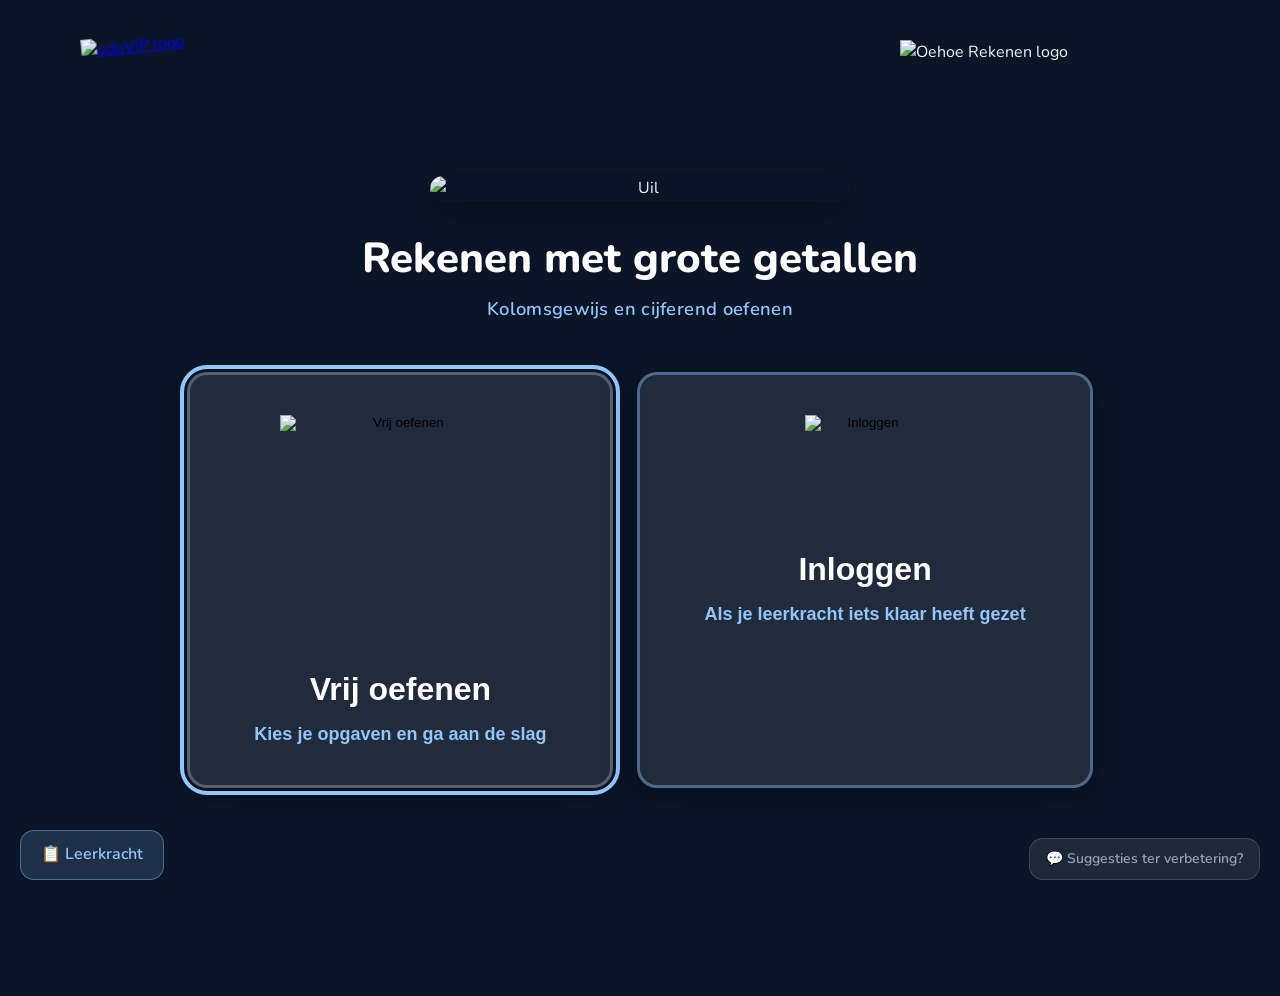
==== leerkracht.html @ 699e2b98 "Update leerkracht.html" ====
<!DOCTYPE html>
<html lang="nl">
<head>
<meta charset="UTF-8">
<meta name="viewport" content="width=device-width, initial-scale=1.0">
<title>Oehoe Rekenen</title>
<link rel="icon" type="image/x-icon" href="favicon.ico">
<link rel="icon" type="image/png" sizes="192x192" href="favicon-192.png">
<link rel="apple-touch-icon" href="favicon-192.png">
<link href="https://fonts.googleapis.com/css2?family=Nunito:wght@400;600;700;800&display=swap" rel="stylesheet">
<style>
*,*::before,*::after{box-sizing:border-box;margin:0;padding:0;}
:root{
  --bg:#0a1628;--surface:#1a2744;--card:#1a2744;
  --blue:#2563EB;--blue-dark:#1D4ED8;--blue-deeper:#1E3A8A;
  --blue-light:#1e3a8a;--blue-mid:#93C5FD;
  --teal:#10B981;--teal-light:#064e3b;--teal-dark:#6EE7B7;
  --red:#EF4444;--red-light:#450a0a;
  --amber:#D97706;--amber-light:#431407;--amber-mid:#FCD34D;
  --gray-800:#1F2937;
  --text:#F1F5F9;--text-muted:#94A3B8;--border:#2d4a7a;
  --font:'Nunito',sans-serif;
  --radius:14px;--radius-sm:10px;--radius-lg:20px;
  --shadow:0 2px 8px rgba(0,0,0,0.3);--shadow-md:0 4px 16px rgba(0,0,0,0.4);
  --cell-size:62px;--font-size:24px;
  --calc-bg:#0a1628;
  --cell-static-bg:#1e3a5f;--cell-static-border:#334155;--cell-static-color:#e2e8f0;
  --cell-input-bg:#0f172a;--cell-input-border:#475569;--cell-input-color:#f1f5f9;
  --cell-op-color:#94a3b8;--kolom-hdr-color:#93C5FD;--calc-line:#475569;
  --label-color:#64748b;
  --opt-sel-bg:#2563EB;--opt-sel-text:#FCD34D;--opt-sel-border:#3B82F6;
}
body.inverted{--bg:#ffffff;--surface:#f8fafc;--card:#f8fafc;--border:#cbd5e1;--text:#0f172a;--text-muted:#475569;--blue-light:#dbeafe;--teal-light:#d1fae5;--red-light:#fee2e2;--amber-light:#fef3c7;--calc-bg:#ffffff;--cell-static-bg:#e8f0fe;--cell-static-border:#1E3A8A;--cell-static-color:#0f172a;--cell-input-bg:#ffffff;--cell-input-border:#1E3A8A;--cell-input-color:#0f172a;--cell-op-color:#0f172a;--kolom-hdr-color:#1E3A8A;--calc-line:#0f172a;--label-color:#374151;}
body.inverted .card,body.inverted .a11y-bar,body.inverted .stat-card,body.inverted .uitleg-section{background:#f8fafc;border-color:#cbd5e1;}
body.inverted .opt-btn,body.inverted .btn-secondary,body.inverted .back-btn,body.inverted .nav-btn,body.inverted .font-swatch{background:#f8fafc;border-color:#cbd5e1;color:#0f172a;}
body.inverted .opt-btn.selected,body.inverted .font-swatch.selected{background:var(--opt-sel-bg);color:var(--opt-sel-text);border-color:var(--opt-sel-border);}
body.inverted .a11y-btn{background:#f8fafc;border-color:#cbd5e1;color:#0f172a;}
body.inverted .a11y-btn.active{background:#0f172a;color:#fff;border-color:#0f172a;}
body.inverted .progress-wrap{background:#e2e8f0;border-color:#cbd5e1;}
body.inverted .badge-blue{background:#dbeafe;color:#1e3a8a;}
body.inverted .badge-teal{background:#d1fae5;color:#065f46;}
body.inverted .step-feedback.ok{background:#d1fae5;color:#065f46;border-color:#10B981;}
body.inverted .step-feedback.fout{background:#fee2e2;color:#991b1b;border-color:#EF4444;}
body.inverted .cell-input.correct{border-color:#10B981!important;background:#d1fae5!important;color:#065f46!important;}
body.inverted .cell-input.incorrect{border-color:#EF4444!important;background:#fee2e2!important;color:#991b1b!important;}
body.inverted .feedback-pos{background:#d1fae5;color:#065f46;border-color:#10B981;}
body.inverted .cij-deelsom-wrap{background:rgba(124,58,237,0.1);border-color:#7c3aed;color:#000;}
body.inverted .cij-deelsom-kol{color:#5b21b6;}
body.inverted .cij-deelsom-som{color:#5b21b6;font-weight:900;}
body.inverted .feedback-neg{background:#fee2e2;color:#991b1b;border-color:#EF4444;}
body.inverted .feedback-tip{background:#fef3c7;color:#92400e;border-color:#D97706;}
body.inverted .score-hero{background:linear-gradient(135deg,#1D4ED8,#1E3A8A);}
body.inverted .welcome-title{color:#0f172a;} body.inverted .welcome-sub{color:#1e3a8a;}
body.inverted .start-card{background:#f8fafc;border-color:#cbd5e1;} body.inverted .start-card:hover{border-color:#2563EB;}
@keyframes owlWiggle{0%,100%{transform:rotate(0deg);}15%{transform:rotate(-4deg);}30%{transform:rotate(4deg);}45%{transform:rotate(-3deg);}60%{transform:rotate(3deg);}75%{transform:rotate(-1deg);}90%{transform:rotate(1deg);}}
@keyframes owlBlink{0%,89%,91%,100%{transform:scaleY(1);}90%{transform:scaleY(0.05);}}
@keyframes btnPulse{0%,100%{box-shadow:0 0 0 0 rgba(147,197,253,0);}50%{box-shadow:0 0 18px 6px rgba(147,197,253,0.45);}}
body.inverted .start-title{color:#0f172a;} body.inverted .start-sub{color:#1e3a8a;}
body.inverted .header-main{color:#0f172a;} body.inverted .header-sub{color:#475569;}
body.inverted .hulp-hint{background:rgba(124,58,237,0.1);border-color:#7c3aed;}
body.inverted .hulp-hint-tekst{color:#5b21b6;}
html,body{height:100%;}
body{font-family:var(--font);background:var(--bg);min-height:100vh;color:var(--text);line-height:1.6;transition:background 0.2s,color 0.2s;}
.app{max-width:860px;margin:0 auto;padding:2rem 1.25rem 4rem;}
.screen{display:none;animation:fadeIn 0.25s ease;}
#screen-role.active{overflow:hidden;}
#screen-leerling-login.active{display:flex;flex-direction:column;align-items:center;justify-content:center;min-height:100vh;padding:2rem;}
.screen.active{display:block;}
@keyframes fadeIn{from{opacity:0;transform:translateY(8px);}to{opacity:1;transform:translateY(0);}}
#screen-role{min-height:100vh;display:none;flex-direction:column;align-items:center;justify-content:center;padding:2rem 1.25rem;text-align:center;}
#screen-role.active{display:flex;}
.welcome-img{width:min(420px,90vw);height:auto;border-radius:var(--radius-lg);margin-bottom:2rem;box-shadow:0 8px 32px rgba(0,0,0,0.5);}
.eduvip-logo{position:fixed;top:40px;left:80px;width:200px;height:auto;transform:rotate(-6deg);z-index:50;animation:none!important;}
.welcome-title{font-size:42px;font-weight:800;color:#fff;margin-bottom:10px;line-height:1.2;}
.welcome-sub{font-size:22px;color:#93C5FD;margin-bottom:3rem;font-weight:700;}
.start-card{background:rgba(255,255,255,0.09);border:3px solid rgba(255,255,255,0.25);border-radius:var(--radius-lg);padding:2.5rem 4rem;cursor:pointer;display:inline-flex;flex-direction:column;align-items:center;gap:16px;transition:border-color 0.2s,background 0.2s,transform 0.15s;box-shadow:0 8px 32px rgba(0,0,0,0.4);animation:btnPulse 2.5s ease-in-out infinite;}
.start-card:hover{border-color:#93C5FD;background:rgba(255,255,255,0.16);transform:translateY(-4px);animation:none;}
.start-card:focus{outline:4px solid #93C5FD;outline-offset:3px;}
.start-icon{font-size:64px;} .start-title{font-size:32px;font-weight:800;color:#fff;} .start-sub{font-size:18px;color:#93C5FD;font-weight:600;}
.app-header{display:flex;align-items:center;gap:14px;margin-bottom:2rem;}
.header-main{font-size:26px;font-weight:800;color:var(--text);line-height:1.2;}
.header-sub{font-size:16px;color:var(--text-muted);margin-top:2px;}
.back-btn{background:var(--surface);border:2px solid var(--border);border-radius:var(--radius-sm);width:50px;height:50px;display:flex;align-items:center;justify-content:center;cursor:pointer;font-size:24px;color:var(--text-muted);flex-shrink:0;}
.back-btn:hover{opacity:0.8;} .back-btn:focus{outline:3px solid var(--blue-mid);outline-offset:2px;}
.terug-start-btn{margin-left:auto;display:flex;align-items:center;gap:6px;background:none;border:none;padding:0;font-family:var(--font);font-size:16px;font-weight:800;color:var(--text);cursor:pointer;white-space:nowrap;flex-shrink:0;line-height:1.2;}
.terug-start-btn-sub{font-size:14px;font-weight:400;color:var(--text-muted);display:block;margin-top:2px;text-align:right;}
.terug-start-btn:hover{opacity:0.75;} .terug-start-btn:focus{outline:3px solid var(--blue-mid);outline-offset:2px;}
.card{background:var(--card);border-radius:var(--radius-lg);box-shadow:var(--shadow-md);padding:2rem;border:2px solid var(--border);}
.divider{border:none;border-top:2px solid var(--border);margin:2rem 0;}
.form-label{font-size:var(--font-size);font-weight:800;color:var(--text);margin-bottom:12px;display:block;}
.form-hint{font-weight:600;font-size:calc(var(--font-size)*0.7);color:var(--text-muted);}
.option-row{display:flex;gap:12px;flex-wrap:wrap;}
.opt-btn{border:3px solid var(--border);border-radius:var(--radius);padding:12px 22px;font-family:var(--font);font-size:var(--font-size);font-weight:700;background:var(--surface);cursor:pointer;color:var(--text);transition:border-color 0.15s,background 0.15s;}
.opt-btn:hover{border-color:var(--blue-mid);} .opt-btn:focus{outline:3px solid var(--blue-mid);outline-offset:2px;}
.opt-btn-disabled{opacity:0.3!important;cursor:not-allowed!important;pointer-events:none!important;}
.opt-btn.selected{border-color:var(--opt-sel-border);background:var(--opt-sel-bg);color:var(--opt-sel-text);}
.font-row{display:flex;gap:12px;align-items:center;flex-wrap:wrap;}
.font-swatch{border:3px solid var(--border);border-radius:var(--radius);width:calc(var(--font-size)*2.5);height:calc(var(--font-size)*2.5);min-width:48px;min-height:48px;display:flex;align-items:center;justify-content:center;cursor:pointer;background:var(--surface);color:var(--text);font-family:var(--font);font-weight:800;transition:border-color 0.15s,background 0.15s;}
.font-swatch:focus{outline:3px solid var(--blue-mid);outline-offset:2px;}
.font-swatch.selected{border-color:var(--opt-sel-border);background:var(--opt-sel-bg);color:var(--opt-sel-text);}
.btn-primary{display:inline-flex;align-items:center;gap:10px;background:linear-gradient(135deg,var(--blue),var(--blue-dark));color:#fff;border:none;border-radius:var(--radius);padding:16px 32px;font-family:var(--font);font-size:20px;font-weight:800;cursor:pointer;box-shadow:0 4px 14px rgba(37,99,235,0.4);transition:box-shadow 0.15s,transform 0.1s;}
.btn-primary:hover{transform:translateY(-1px);} .btn-primary:focus{outline:3px solid var(--blue-mid);outline-offset:2px;} .btn-primary:active{transform:scale(0.98);}
.btn-secondary{display:inline-flex;align-items:center;gap:8px;background:var(--surface);color:var(--text);border:3px solid var(--border);border-radius:var(--radius);padding:14px 26px;font-family:var(--font);font-size:18px;font-weight:700;cursor:pointer;transition:opacity 0.15s;}
.btn-secondary:hover{opacity:0.8;} .btn-secondary:focus{outline:3px solid var(--blue-mid);outline-offset:2px;}
.btn-row{display:flex;gap:14px;flex-wrap:wrap;margin-top:1.75rem;align-items:center;}
.nav-btn{display:inline-flex;align-items:center;gap:8px;background:var(--surface);color:var(--text);border:3px solid var(--border);border-radius:var(--radius);padding:12px 20px;font-family:var(--font);font-size:17px;font-weight:700;cursor:pointer;}
.nav-btn:hover{opacity:0.8;} .nav-btn:focus{outline:3px solid var(--blue-mid);outline-offset:2px;} .nav-btn:disabled{opacity:0.3;cursor:not-allowed;}
.a11y-bar{background:var(--surface);border-radius:var(--radius);border:2px solid var(--border);padding:12px 16px;display:flex;gap:10px;align-items:center;flex-wrap:wrap;margin-bottom:1.5rem;}
.a11y-label{font-size:15px;color:var(--text-muted);font-weight:700;}
.a11y-btn{padding:9px 16px;border:2px solid var(--border);border-radius:var(--radius-sm);font-family:var(--font);font-size:15px;font-weight:700;background:var(--surface);color:var(--text);cursor:pointer;}
.a11y-btn:hover{opacity:0.8;} .a11y-btn:focus{outline:3px solid var(--blue-mid);outline-offset:2px;}
.a11y-btn.active{background:var(--opt-sel-bg);color:var(--opt-sel-text);border-color:var(--opt-sel-border);}
.exercise-meta{display:flex;gap:10px;flex-wrap:wrap;align-items:center;margin-bottom:1rem;}
.badge{display:inline-block;padding:6px 14px;border-radius:99px;font-family:var(--font);font-size:15px;font-weight:700;}
.badge-blue{background:var(--blue-light);color:var(--blue-mid);}
.badge-teal{background:var(--teal-light);color:var(--teal-dark);}
.progress-label{font-size:16px;color:var(--text-muted);font-weight:700;margin-left:auto;}
.progress-wrap{background:var(--gray-800);border-radius:99px;height:14px;margin-bottom:1.75rem;overflow:hidden;border:2px solid var(--border);}
.progress-fill{height:100%;background:linear-gradient(90deg,var(--teal),#059669);border-radius:99px;transition:width 0.4s ease;}
.step-feedback{border-radius:var(--radius);margin-bottom:1.25rem;font-family:var(--font);font-weight:700;display:none;border-left:6px solid;animation:slideIn 0.2s ease;text-align:center;padding:24px;}
.feedback-verbeter-row{display:flex;align-items:center;justify-content:center;gap:24px;margin-bottom:16px;}
.feedback-owl-wrap{flex-shrink:0;}
.btn-verbeter{background:linear-gradient(135deg,#1e3a8a,#2563eb);color:#fff!important;border:none;border-radius:var(--radius);padding:12px 24px;font-family:var(--font);font-size:var(--font-size);font-weight:800;cursor:pointer;transition:transform 0.15s,box-shadow 0.15s;box-shadow:0 4px 14px rgba(37,99,235,0.4);}
.btn-verbeter:hover{transform:translateY(-2px);box-shadow:0 6px 20px rgba(37,99,235,0.5);}
.btn-opnieuw{background:linear-gradient(135deg,#065f46,#059669);color:#fff!important;border:none;border-radius:var(--radius);padding:12px 24px;font-family:var(--font);font-size:var(--font-size);font-weight:800;cursor:pointer;transition:transform 0.15s,box-shadow 0.15s;box-shadow:0 4px 14px rgba(5,150,105,0.4);}
.btn-opnieuw:hover{transform:translateY(-2px);box-shadow:0 6px 20px rgba(5,150,105,0.5);}
body.inverted .btn-verbeter{background:linear-gradient(135deg,#1d4ed8,#3b82f6);box-shadow:0 4px 14px rgba(37,99,235,0.3);}
body.inverted .btn-opnieuw{background:linear-gradient(135deg,#047857,#10b981);box-shadow:0 4px 14px rgba(5,150,105,0.3);}
@keyframes slideIn{from{opacity:0;transform:translateX(-6px);}to{opacity:1;transform:translateX(0);}}
.step-feedback.show{display:block;}
.step-feedback.ok{background:#064e3b;color:#ffffff;border-color:#10B981;}
.step-feedback.fout{background:#450a0a;color:#ffffff;border-color:#EF4444;}
.feedback-owl{width:180px;height:auto;border-radius:var(--radius);margin:0 auto 18px;display:block;}
.feedback-text{display:block;font-size:var(--font-size);line-height:1.5;}
.calc-card{background:var(--calc-bg);border-radius:var(--radius-lg);padding:1.75rem 1.5rem;margin-bottom:1.25rem;overflow-x:auto;width:100%;transition:background 0.2s;}
.calc-table{border-collapse:separate;border-spacing:4px;white-space:nowrap;}
.cell-label-col{font-family:var(--font);font-size:12px;color:var(--label-color);font-weight:700;padding:2px 8px;text-align:right;vertical-align:middle;white-space:nowrap;}
.cell-static{border:2px solid var(--cell-static-border);border-radius:var(--radius-sm);background:var(--cell-static-bg);font-family:var(--font);font-weight:800;color:var(--cell-static-color);text-align:center;vertical-align:middle;width:var(--cell-size);height:var(--cell-size);font-size:var(--font-size);display:table-cell;}
.cell-static.hulp-active{outline:3px solid #FCD34D;outline-offset:2px;}
body.inverted .cell-static.hulp-active{outline:6px solid #7c3aed;outline-offset:-1px;background:#ede9fe!important;}
.cell-op{font-family:var(--font);font-size:var(--font-size);font-weight:800;color:var(--cell-op-color);text-align:center;vertical-align:middle;padding:2px 8px;}
.cell-empty{width:var(--cell-size);height:var(--cell-size);display:table-cell;}
.cell-input{border:3px solid var(--cell-input-border);border-radius:var(--radius-sm);background:var(--cell-input-bg);font-family:var(--font);font-weight:800;color:var(--cell-input-color);text-align:center;vertical-align:middle;padding:2px;outline:none;transition:border-color 0.15s,background 0.15s,box-shadow 0.15s;width:var(--cell-size);height:var(--cell-size);font-size:var(--font-size);}
.cell-input:focus{border-color:#3B82F6;box-shadow:0 0 0 3px rgba(59,130,246,0.4);}
.cell-input.kolom-hulp-active{outline:3px solid #FCD34D!important;outline-offset:2px;}
body.inverted .cell-input.kolom-hulp-active{outline:6px solid #7c3aed!important;outline-offset:-1px;background:#ede9fe!important;}
body.inverted #tab-hint{color:var(--text-muted);background:rgba(0,0,0,0.15);border-color:var(--border);}
.cell-input.correct{border-color:#10B981!important;background:#052e16!important;color:#6EE7B7!important;border-width:3px!important;}
.cell-input.incorrect{border-color:#EF4444!important;background:#450a0a!important;color:#FCA5A5!important;border-width:4px!important;}
.cell-sign{border:3px solid var(--cell-input-border);border-radius:var(--radius-sm);background:var(--cell-input-bg);font-family:var(--font);font-weight:800;color:var(--cell-input-color);text-align:center;vertical-align:middle;padding:2px;outline:none;width:var(--cell-size);height:var(--cell-size);font-size:var(--font-size);}
.cell-sign:focus{border-color:#3B82F6;box-shadow:0 0 0 3px rgba(59,130,246,0.4);}
.cell-remember{border:2px dashed #FCD34D;border-radius:var(--radius-sm);background:rgba(252,211,77,0.08);font-family:var(--font);font-weight:800;color:#FCD34D;text-align:center;vertical-align:middle;padding:1px;outline:none;display:block;}
.cell-remember:focus{border-color:#FCD34D;box-shadow:0 0 0 2px rgba(252,211,77,0.3);}
body.inverted .cell-remember{border-color:#cc0000;border-style:dashed;background:rgba(220,0,0,0.07);color:#cc0000;}
body.inverted .cell-remember:focus{border-color:#cc0000;box-shadow:0 0 0 2px rgba(200,0,0,0.25);}
.kolom-header{font-family:var(--font);font-size:calc(var(--font-size) * 0.85);font-weight:800;color:var(--kolom-hdr-color);text-align:center;padding:3px 4px;text-transform:uppercase;letter-spacing:0.04em;}
.calc-hr{border:none;border-top:3px solid var(--calc-line);margin:3px 0;width:100%;}
.hulp-hint{background:#431407;border:3px solid #FCD34D;border-radius:var(--radius);padding:12px 16px;margin-top:8px;display:flex;align-items:center;gap:14px;animation:fadeIn 0.3s ease;}
.hulp-hint-owl{width:60px;flex-shrink:0;border-radius:8px;}
.hulp-hint-tekst{font-family:var(--font);font-size:var(--font-size);font-weight:800;color:#FCD34D;}
.uitleg-section{background:var(--card);border-radius:var(--radius-lg);padding:1.75rem;margin-bottom:0;border:2px solid var(--border);position:relative;}
.uitleg-title{font-size:calc(var(--font-size)*1.1);font-weight:800;color:var(--text);margin-bottom:1.25rem;}
.uitleg-layout{display:grid;grid-template-columns:auto 1fr;gap:2.5rem;align-items:start;}
@media(max-width:600px){.uitleg-layout{grid-template-columns:1fr;}}
.uitleg-stappen{display:flex;flex-direction:column;gap:16px;min-width:200px;}
.uitleg-stap{display:flex;gap:14px;align-items:flex-start;}
.app{max-width:1000px;margin:0 auto;padding:2rem 1.25rem 4rem;}
.uitleg-owl-wrap{display:flex;justify-content:flex-end;margin-top:1.5rem;padding-bottom:0;}
.uitleg-owl{width:400px;max-width:100%;height:auto;border-radius:var(--radius);display:block;}
.uitleg-btn-row{display:flex;align-items:flex-end;gap:14px;margin-top:0;padding-top:0;}
/* Setup form owl */
.setup-owl-above{display:flex;flex-direction:column;align-items:center;margin-bottom:1.5rem;}
.setup-owl-img{width:560px;height:auto;border-radius:var(--radius-lg);}
/* Form section header - same as form-label */
.form-section-header{font-size:var(--font-size);font-weight:800;color:var(--text);margin:1.5rem 0 0.75rem;display:block;}
/* Veel hulp inline hint - now inline right of row */
.veel-hulp-row-wrap{display:flex;align-items:center;gap:16px;}
.veel-hulp-inline{display:flex;align-items:center;gap:8px;background:rgba(252,211,77,0.12);border:2px solid #FCD34D;border-radius:var(--radius);padding:8px 14px;white-space:nowrap;flex-shrink:0;}body.inverted .veel-hulp-inline{background:rgba(124,58,237,0.1);border-color:#7c3aed;}
.veel-hulp-inline-owl{width:36px;height:auto;border-radius:6px;flex-shrink:0;}
.veel-hulp-inline-tekst{font-family:var(--font);font-size:var(--font-size);font-weight:800;color:#FCD34D;}body.inverted .veel-hulp-inline-tekst{color:#5b21b6;}
/* Tafelkaart */
.calc-card-wrap{position:relative;}
.tafelkaart-btn{position:fixed;top:80px;right:20px;background:linear-gradient(135deg,#1E3A8A,#2563EB);border:3px solid #93C5FD;border-radius:var(--radius);padding:20px 28px;cursor:pointer;display:flex;flex-direction:column;align-items:center;gap:3px;color:#fff;font-family:var(--font);transition:transform 0.15s,box-shadow 0.15s;box-shadow:0 4px 14px rgba(37,99,235,0.4);z-index:1000;}
.tafelkaart-btn:hover{transform:translateY(-2px);box-shadow:0 6px 20px rgba(37,99,235,0.5);}
.tafelkaart-btn:focus{outline:3px solid #FCD34D;outline-offset:2px;}
.tafelkaart-T{font-size:56px;font-weight:800;line-height:1;}
.tafelkaart-label{font-size:16px;font-weight:700;letter-spacing:0.04em;opacity:0.9;}
.tafelkaart-panel{position:fixed;top:80px;right:160px;background:var(--surface);border:3px solid var(--blue-mid);border-radius:var(--radius-lg);padding:14px;z-index:100;box-shadow:0 8px 32px rgba(0,0,0,0.4);animation:fadeIn 0.2s ease;}
.tafelkaart-nums{display:flex;flex-direction:column;gap:5px;}
.tafelkaart-num{background:var(--cell-static-bg);border:2px solid var(--border);border-radius:var(--radius-sm);padding:8px 18px;font-family:var(--font);font-size:var(--font-size);font-weight:800;color:var(--text);cursor:pointer;text-align:center;transition:background 0.15s,border-color 0.15s;}
.tafelkaart-num:hover,.tafelkaart-num:focus,.tafelkaart-num.active{background:var(--opt-sel-bg);color:var(--opt-sel-text);border-color:var(--opt-sel-border);outline:none;}
.tafelkaart-tafel{position:fixed;top:80px;right:calc(160px + 70px + 12px);background:var(--card);border:3px solid #FCD34D;border-radius:var(--radius-lg);padding:18px 22px;z-index:100;box-shadow:0 8px 32px rgba(0,0,0,0.4);animation:fadeIn 0.2s ease;min-width:180px;}
.tafelkaart-tafel-title{font-family:var(--font);font-size:18px;font-weight:800;color:#FCD34D;margin-bottom:10px;border-bottom:2px solid rgba(252,211,77,0.3);padding-bottom:6px;}
.tafelkaart-rij{font-family:var(--font);font-size:var(--font-size);font-weight:700;color:var(--text);padding:3px 0;line-height:1.5;}
/* Hulp badge */
.badge-hulp{background:#431407;color:#FCD34D;}
.uitleg-table{border-collapse:collapse;font-family:var(--font);}
.uitleg-table th{background:var(--blue-light);color:var(--blue-mid);font-weight:800;padding:8px 10px;border:2px solid var(--border);text-align:center;font-size:calc(var(--font-size)*0.7);text-transform:uppercase;letter-spacing:0.05em;}
.uitleg-table td{border:2px solid var(--border);padding:8px 10px;text-align:center;font-weight:700;color:var(--text);font-size:var(--font-size);min-width:calc(var(--font-size)*1.8);background:var(--cell-static-bg);}
.uitleg-table td.uitleg-input{background:var(--cell-input-bg);color:var(--cell-input-color);}
.uitleg-table td.uitleg-op{background:transparent;border:none;font-size:calc(var(--font-size)*1.1);font-weight:800;color:#FCD34D;text-align:right;padding-right:6px;}
.uitleg-table td.uitleg-lbl{background:transparent;border:none;font-size:calc(var(--font-size)*0.85);color:#FCD34D;font-weight:800;text-align:right;padding-right:8px;white-space:nowrap;}
.uitleg-table tr.uitleg-hr td{border-top:3px solid var(--calc-line);padding:0;height:4px;background:transparent;border-left:none;border-right:none;border-bottom:none;}
.uitleg-stappen{display:flex;flex-direction:column;gap:12px;}
.uitleg-stap{display:flex;gap:14px;align-items:flex-start;}
.uitleg-nr{background:var(--opt-sel-bg);color:var(--opt-sel-text);border-radius:50%;width:calc(var(--font-size)*1.5);height:calc(var(--font-size)*1.5);min-width:28px;min-height:28px;display:flex;align-items:center;justify-content:center;font-weight:800;font-size:var(--font-size);flex-shrink:0;margin-top:2px;}
.uitleg-tekst{font-size:var(--font-size);color:var(--text);line-height:1.6;}
/* Tooltip */
.tooltip-wrap{position:relative;display:inline-block;}
.tooltip-box{display:none;position:absolute;left:50%;transform:translateX(-50%);bottom:calc(100% + 12px);background:#0a1628;color:#fff;border:2px solid var(--blue-mid);border-radius:var(--radius);padding:16px 20px;width:max(340px, calc(var(--font-size)*14));z-index:200;box-shadow:0 8px 32px rgba(0,0,0,0.5);font-family:var(--font);line-height:1.6;font-size:var(--font-size);}
.tooltip-title{font-weight:800;font-size:var(--font-size);margin-bottom:10px;color:#FCD34D;}
.tooltip-item{display:flex;gap:10px;align-items:flex-start;margin-bottom:8px;font-size:var(--font-size);font-weight:600;}
.tooltip-bullet{color:#FCD34D;font-weight:800;font-size:var(--font-size);flex-shrink:0;line-height:1.4;}
.tooltip-box::after{content:'';position:absolute;top:100%;left:50%;transform:translateX(-50%);border:10px solid transparent;border-top-color:#0a1628;}
body.inverted .tooltip-box{background:#f8fafc;color:#0f172a;border-color:#2563EB;}
body.inverted .tooltip-box::after{border-top-color:#f8fafc;}
.tooltip-wrap:hover .tooltip-box,.tooltip-wrap:focus-within .tooltip-box{display:block;}
/* Cijferend veel-hulp deelsom kader (inline, rechts van invulrij) */
.cij-deelsom-cel{padding-left:18px;vertical-align:middle;white-space:nowrap;}
.cij-deelsom-wrap{display:inline-flex;flex-direction:column;align-items:center;background:rgba(252,211,77,0.13);border:2px solid #FCD34D;border-radius:var(--radius);padding:6px 16px;min-width:80px;}
.cij-deelsom-kol{font-family:var(--font);font-size:calc(var(--font-size)*0.7);font-weight:800;color:#FCD34D;text-transform:uppercase;letter-spacing:0.06em;margin-bottom:2px;text-align:center;}
.cij-deelsom-som{font-family:var(--font);font-size:var(--font-size);font-weight:800;color:#FCD34D;text-align:center;}
/* Lenen: aligned number display */
.lenen-wrap{position:relative;display:inline-flex;align-items:center;justify-content:center;width:100%;height:100%;}
.lenen-orig{text-decoration:line-through;text-decoration-color:#000;color:#FCA5A5;opacity:0.7;}
.lenen-new{color:#FCD34D;font-weight:800;margin-left:2px;}
/* Veel hulp inline hint */
.veel-hulp-hint{display:flex;align-items:center;gap:12px;background:rgba(252,211,77,0.12);border:2px solid #FCD34D;border-radius:var(--radius);padding:10px 14px;margin-top:8px;animation:fadeIn 0.3s ease;}body.inverted .veel-hulp-hint{background:rgba(124,58,237,0.1);border-color:#7c3aed;}
.veel-hulp-owl{width:52px;flex-shrink:0;border-radius:6px;}
.veel-hulp-tekst{font-family:var(--font);font-size:var(--font-size);font-weight:800;color:#FCD34D;line-height:1.4;}body.inverted .veel-hulp-tekst{color:#5b21b6;}
.score-hero{background:linear-gradient(135deg,var(--blue),var(--blue-deeper));border-radius:var(--radius-lg);padding:2.5rem 1.75rem;margin-bottom:1.5rem;color:#fff;text-align:center;}
.score-owl-big{width:440px;max-width:90%;height:auto;border-radius:var(--radius);margin:0 auto 1.75rem;display:block;}
.score-number{font-size:96px;font-weight:800;line-height:1;margin-bottom:12px;}
.score-lbl-txt{font-size:24px;opacity:1;font-weight:700;}
.stats-grid{display:grid;grid-template-columns:1fr 1fr;gap:14px;margin-bottom:1.75rem;}
.stat-card{background:var(--card);border-radius:var(--radius);padding:1.5rem;border:2px solid var(--border);}
.stat-lbl{font-size:16px;color:var(--text-muted);font-weight:700;text-transform:uppercase;letter-spacing:0.06em;margin-bottom:8px;}
.stat-val{font-size:42px;font-weight:800;line-height:1;}
.feedback-item{padding:20px 22px;border-radius:var(--radius);margin-bottom:14px;font-family:var(--font);font-size:20px;font-weight:700;border-left:6px solid;animation:fadeIn 0.3s ease both;}
.suggesties-btn{position:fixed;bottom:20px;right:20px;background:rgba(255,255,255,0.08);color:var(--text-muted);border:1px solid rgba(255,255,255,0.15);border-radius:var(--radius);padding:9px 16px;font-family:var(--font);font-size:14px;font-weight:600;cursor:pointer;display:flex;align-items:center;gap:8px;text-decoration:none;z-index:40;transition:background 0.2s,color 0.2s;}
.suggesties-btn:hover{background:rgba(255,255,255,0.14);color:var(--text);}
.feedback-pos{background:#052e16;color:#6ee7b7;border-color:#10B981;}
.feedback-neg{background:#450a0a;color:#FCA5A5;border-color:#EF4444;}
.feedback-tip{background:#431407;color:#FCD34D;border-color:#D97706;}
</style>
</head>
<body>
<div class="app" id="app">
<a href="https://www.eduvip.nl" target="_blank" rel="noopener" class="logo-vast" style="position:fixed;top:40px;left:80px;z-index:50;display:block;">
  <img id="eduvip-logo" src="https://raw.githubusercontent.com/arjen555/rekenen-afbeeldingen/main/eduvip.png" alt="eduVIP logo" class="eduvip-logo" style="position:static;top:auto;left:auto;">
</a>
<img src="https://raw.githubusercontent.com/arjen555/rekenen-afbeeldingen/main/Oehoe_rekenen.png" alt="Oehoe Rekenen logo" class="logo-vast" style="position:fixed;top:40px;right:80px;width:300px;height:auto;z-index:50;">
<div class="screen" id="screen-role" role="main">
  <img id="owl-welcome" src="https://raw.githubusercontent.com/arjen555/rekenen-afbeeldingen/main/uil_start.png" alt="Uil" class="welcome-img">
  <p class="welcome-title">Rekenen met grote getallen</p>
  <p class="welcome-sub" style="font-size:1.15rem;color:#93C5FD;font-weight:600;letter-spacing:0.02em;">Kolomsgewijs en cijferend oefenen</p>
  <div style="display:flex;gap:1.5rem;flex-wrap:wrap;justify-content:center;">
    <button class="start-card" id="btn-start">
      <img src="https://raw.githubusercontent.com/arjen555/rekenen-afbeeldingen/main/vrij_oefenen_transparant.png" style="width:240px;height:240px;object-fit:contain;" alt="Vrij oefenen">
      <span class="start-title">Vrij oefenen</span>
      <span class="start-sub">Kies je opgaven en ga aan de slag</span>
    </button>
    <button class="start-card" id="btn-leerling-login" style="border-color:rgba(147,197,253,0.4);">
      <img src="https://raw.githubusercontent.com/arjen555/rekenen-afbeeldingen/main/inloggen_transparant.png" style="width:120px;height:120px;object-fit:contain;" alt="Inloggen">
      <span class="start-title">Inloggen</span>
      <span class="start-sub">Als je leerkracht iets klaar heeft gezet</span>
    </button>
  </div>
</div>
<a href="https://arjen555.github.io/oehoe-rekenen/leerkracht.html" target="_blank" class="suggesties-btn" style="right:auto;left:20px;background:rgba(147,197,253,0.15);border-color:rgba(147,197,253,0.4);color:#93C5FD;font-size:16px;padding:11px 20px;">&#128203; Leerkracht</a>
<a href="mailto:arjenvandewetering@visio.org" class="suggesties-btn">&#128172; Suggesties ter verbetering?</a>
<div class="screen" id="screen-leerling-login" role="main">
  <div style="background:rgba(255,255,255,0.06);border:2px solid rgba(255,255,255,0.15);border-radius:20px;padding:2.5rem;width:100%;max-width:420px;box-shadow:0 8px 48px rgba(0,0,0,0.5);">
    <div style="text-align:center;margin-bottom:2rem;">
      <div style="font-size:3rem;">🦉</div>
      <div style="font-family:var(--font);font-size:1.4rem;font-weight:800;color:#93C5FD;margin-top:0.5rem;">Inloggen</div>
      <div style="color:rgba(255,255,255,0.5);font-size:0.9rem;margin-top:0.25rem;">Vul je codes in om te beginnen</div>
    </div>
    <div style="margin-bottom:1rem;">
      <label style="display:block;font-size:0.8rem;font-weight:700;color:rgba(255,255,255,0.5);text-transform:uppercase;letter-spacing:0.05em;margin-bottom:0.4rem;">Klascode</label>
      <input id="ll-klascode" type="text" placeholder="Bijv. GROEP5" autocomplete="off"
        style="width:100%;background:rgba(255,255,255,0.08);border:1px solid rgba(255,255,255,0.2);border-radius:10px;color:#fff;font-family:var(--font);font-size:1.1rem;padding:0.7rem 1rem;outline:none;text-transform:uppercase;letter-spacing:0.05em;">
    </div>
    <div style="margin-bottom:1.5rem;">
      <label style="display:block;font-size:0.8rem;font-weight:700;color:rgba(255,255,255,0.5);text-transform:uppercase;letter-spacing:0.05em;margin-bottom:0.4rem;">Jouw code</label>
      <input id="ll-leerlingcode" type="text" placeholder="Bijv. EMMA" autocomplete="off"
        style="width:100%;background:rgba(255,255,255,0.08);border:1px solid rgba(255,255,255,0.2);border-radius:10px;color:#fff;font-family:var(--font);font-size:1.1rem;padding:0.7rem 1rem;outline:none;text-transform:uppercase;letter-spacing:0.05em;">
    </div>
    <div id="ll-fout" style="display:none;background:rgba(248,113,113,0.1);border:1px solid rgba(248,113,113,0.3);border-radius:8px;color:#f87171;padding:0.6rem 1rem;font-size:0.9rem;margin-bottom:1rem;"></div>
    <button id="btn-ll-inloggen" style="width:100%;background:#3B82F6;color:#fff;border:none;border-radius:10px;font-family:var(--font);font-size:1.05rem;font-weight:700;padding:0.85rem;cursor:pointer;">Inloggen →</button>
    <div style="text-align:center;margin-top:1rem;">
      <button id="btn-ll-terug" style="background:rgba(255,255,255,0.08);border:1px solid rgba(255,255,255,0.2);border-radius:10px;color:#fff;font-family:var(--font);font-size:1rem;font-weight:600;padding:0.6rem 1.5rem;cursor:pointer;width:100%;">← Terug naar beginscherm</button>
    </div>
  </div>
</div>
<div class="screen" id="screen-setup" role="main">
  <div class="setup-owl-above">
    <img id="owl-vraagt" src="https://raw.githubusercontent.com/arjen555/rekenen-afbeeldingen/main/uil_vraagt.png" alt="Uil die vraagt wat je wilt oefenen" class="setup-owl-img">
  </div>
  <div class="app-header"><button class="back-btn" id="back-setup">&#8592;</button><div><div class="header-main">Kies je oefening</div><div class="header-sub">Stel in hoe en wat je wilt oefenen</div></div></div>
  <div class="card"><div id="setup-form"></div></div>
  <div class="btn-row"><button class="btn-primary" id="start-ex">Starten! &#8594;</button></div>
</div>
<div class="screen" id="screen-exercise" role="main">
  <div class="app-header"><button class="back-btn" id="back-exercise">&#8592;</button><div><div class="header-main" id="ex-title">Oefening</div><div class="header-sub" id="ex-sub"></div></div></div>
  <div class="a11y-bar">
    <span class="a11y-label">Weergave:</span>
    <button class="a11y-btn" id="btn-inv">Zwart op wit</button>
    <button class="a11y-btn" id="btn-bigger">A+</button>
    <button class="a11y-btn" id="btn-smaller">A&#8722;</button>
    <button class="a11y-btn" id="btn-speak">&#128266; Voorlezen</button>
    <button id="btn-speed" style="display:none;font-size:0.78em;color:#fff;background:rgba(255,255,255,0.13);border:1px solid rgba(255,255,255,0.3);border-radius:8px;padding:5px 10px;margin-left:6px;white-space:nowrap;cursor:pointer;font-weight:700;font-family:var(--font);" aria-label="Spreeksnelheid">1&#xd7;</button>
    <span id="tab-hint" style="display:none;font-size:0.78em;color:#fff;background:rgba(255,255,255,0.13);border:1px solid rgba(255,255,255,0.3);border-radius:8px;padding:5px 10px;margin-left:6px;white-space:nowrap;pointer-events:none;user-select:none;font-weight:600;letter-spacing:0.01em;">SPATIE &#x2192; Waar ben ik?</span>
  </div>
  <div class="exercise-meta" aria-live="polite">
    <span id="ex-badge-method" class="badge badge-blue"></span>
    <span id="ex-badge-op" class="badge badge-teal"></span>
    <span id="ex-badge-hulp" class="badge badge-hulp" style="display:none;"></span>
    <span class="progress-label" id="ex-progress"></span>
  </div>
  <div class="progress-wrap" role="progressbar" aria-valuemin="0" aria-valuemax="100" id="progress-wrap">
    <div class="progress-fill" id="progress-fill" style="width:0%"></div>
  </div>
  <div class="calc-card-wrap">
    <div id="calc-area" class="calc-card"></div>
    <div id="tafelkaart-container"></div>
  </div>
  <div id="hulp-area"></div>
  <div id="step-feedback" class="step-feedback" role="alert" aria-live="assertive" style="margin-top:1rem;">
    <div id="feedback-msg-wrap"></div>
  </div>
  <div class="btn-row" id="main-btn-row">
    <button class="nav-btn" id="btn-prev">&#8592; Vorige som</button>
    <button class="btn-primary" id="btn-check">Controleer</button>
    <button class="btn-secondary" id="btn-uitleg">&#128218; Uitleg</button>
    <button class="btn-verbeter" id="btn-verbeter" style="display:none;">&#9998; Verbeter</button>
    <button class="btn-opnieuw" id="btn-opnieuw" style="display:none;">&#8635; Opnieuw</button>
    <button class="btn-secondary" id="btn-next" style="display:none;">Volgende som &#8594;</button>
    <button class="btn-primary" id="btn-finish" style="display:none;">Klaar! &#8594;</button>
  </div>
</div>
<div class="screen" id="screen-uitleg" role="main">
  <div class="app-header"><button class="back-btn" id="back-uitleg">&#8592;</button><div><div class="header-main" id="uitleg-title">Uitleg</div><div class="header-sub">Zo werkt het</div></div></div>
  <div id="uitleg-content"></div>
  <div style="display:flex;align-items:flex-end;gap:2rem;margin-top:1.5rem;flex-wrap:wrap;">
    <div><button class="btn-primary" id="btn-terug-som">&#8592; Terug naar de som</button></div>
    <div style="flex:1;display:flex;justify-content:flex-end;"><img id="owl-staart-uitleg" src="https://raw.githubusercontent.com/arjen555/rekenen-afbeeldingen/main/uil_staart.png" alt="Uil op een tak" style="width:400px;max-width:100%;height:auto;border-radius:var(--radius);display:block;"></div>
  </div>
</div>
<div class="screen" id="screen-analysis" role="main">
  <div class="score-hero">
    <img id="analysis-uil-img" src="https://raw.githubusercontent.com/arjen555/rekenen-afbeeldingen/main/uil_nakijken.png" style="max-width:350px;border-radius:16px;" alt="Uil">
    <div class="score-number" id="score-pct">-</div>
    <div class="score-lbl-txt" id="score-lbl"></div>
  </div>
  <div class="stats-grid">
    <div class="stat-card"><div class="stat-lbl">Goed</div><div class="stat-val" id="s-correct" style="color:#6EE7B7">-</div></div>
    <div class="stat-card"><div class="stat-lbl">Fout</div><div class="stat-val" id="s-wrong" style="color:#FCA5A5">-</div></div>
    <div class="stat-card"><div class="stat-lbl">Na verbetering w&#233;l goed</div><div class="stat-val" id="s-verbeterd" style="color:#a78bfa">-</div></div>
    <div class="stat-card"><div class="stat-lbl">Opgaven</div><div class="stat-val" id="s-total">-</div></div>
  </div>
  <div id="feedback-list" aria-live="polite" style="margin-bottom:1.5rem;"></div>
  <div class="btn-row"><button class="btn-primary" id="btn-restart">Nog een keer</button><button class="btn-secondary" id="btn-home">Terug naar begin</button></div>
</div>
</div>

<script>
var BASE_URL='https://raw.githubusercontent.com/arjen555/rekenen-afbeeldingen/main/';
var OWL_WELKOM=BASE_URL+'uil_start.png';
var OWL_EINDE=BASE_URL+'uil_nakijken.png';
var OWL_VRAAGT=BASE_URL+'uil_vraagt.png';
var OWL_STAART=BASE_URL+'uil_staart.png';
var EDUVIP_LOGO=BASE_URL+'eduvip.png';
var OWL_OK=BASE_URL+'uil_enthousiast.png';
var OWL_WRONG=BASE_URL+'uil_verbaasd.png';

var COL_NAMES=['E','T','H','D','TD','HD','M','M'];
var PLACE_NAMES=['eenheden','tientallen','honderdtallen','duizendtallen','tienduizendtallen'];
var PLACE_VALS=[1,10,100,1000,10000];


var cfg={method:'kolomsgewijs',op:'optellen',count:5,fontSize:24,cellSize:62,getal1Place:100,getal2Place:10,eenBeetjeHulp:false,veelHulp:false,tafelkaart:false,autoVoorlezen:false};
Object.defineProperty(cfg,'hulp',{get:function(){return cfg.eenBeetjeHulp||cfg.veelHulp;}});
var session={problems:[],currentIdx:0,correct:0,wrong:0,hints:0,results:[],highestVisited:0};
var invertedContrast=false;
var currentProblem=null,inputFields=[],rememberFields=[],expectedAnswers=[],rowInfo=[],stepHighlightCells=[],currentHulpRow=-1,stepChecked=false,aStaticCells=[],aftrDeelsomTd=null,vermEersteInput=null,vermFocusIngesteld=false,vermInputRows=[];

window.addEventListener('DOMContentLoaded',function(){
  var imgWelcome=document.getElementById('owl-welcome');if(imgWelcome)imgWelcome.src=OWL_WELKOM;
  var imgAnalysis=document.getElementById('owl-analysis');if(imgAnalysis)imgAnalysis.src=OWL_EINDE;
  var imgVraagt=document.getElementById('owl-vraagt');if(imgVraagt)imgVraagt.src=OWL_VRAAGT;
  var imgStraart=document.getElementById('owl-staart-uitleg');if(imgStraart)imgStraart.src=OWL_STAART;
  var imgLogo=document.getElementById('eduvip-logo');if(imgLogo)imgLogo.src=EDUVIP_LOGO;
  bind('btn-start',showSetup);
  bind('back-setup',goHome);
  bind('back-exercise',backFromExercise);
  bind('start-ex',startExercise);
  // Pijltje rechts/links tussen vrij oefenen en inloggen
  document.getElementById('btn-start').addEventListener('keydown',function(e){
    if(e.key==='ArrowRight'||e.key==='Tab'){e.preventDefault();document.getElementById('btn-leerling-login').focus();}
  });
  document.getElementById('btn-leerling-login').addEventListener('keydown',function(e){
    if(e.key==='ArrowLeft'||(e.key==='Tab'&&e.shiftKey)){e.preventDefault();document.getElementById('btn-start').focus();}
  });
  document.getElementById('btn-leerling-login').addEventListener('click',function(){showScreen('screen-leerling-login');setTimeout(function(){document.getElementById('ll-klascode').focus();},100);});
  document.getElementById('btn-ll-inloggen').addEventListener('click',leerlingInloggen);
  document.getElementById('btn-ll-terug').addEventListener('click',function(){showScreen('screen-role');});
  document.getElementById('ll-klascode').addEventListener('input',function(e){e.target.value=e.target.value.toUpperCase();});
  document.getElementById('ll-leerlingcode').addEventListener('input',function(e){e.target.value=e.target.value.toUpperCase();});
  document.getElementById('ll-leerlingcode').addEventListener('keydown',function(e){if(e.key==='Enter')leerlingInloggen();});
  bind('btn-prev',prevProblem);
  bind('btn-check',checkStep);
  bind('btn-verbeter',verbeterSom);
  bind('btn-opnieuw',opnieuwSom);
  bind('btn-uitleg',showUitleg);
  bind('back-uitleg',backToExercise);
  bind('btn-terug-som',backToExercise);
  bind('btn-next',nextProblem);
  bind('btn-finish',showAnalysis);
  // Voorlezen bij hover en focus op oefenscherm-knoppen
  [['btn-prev','Vorige som'],['btn-check','Controleer'],['btn-verbeter','Verbeter'],
   ['btn-opnieuw','Opnieuw'],['btn-uitleg','Uitleg'],['btn-next','Volgende som'],
   ['btn-finish','Klaar']].forEach(function(pair){
    var el=document.getElementById(pair[0]);
    if(el)addSpeakEvents(el,pair[1]);
  });
  bind('btn-restart',restartSame);
  bind('btn-home',goHome);
  bind('btn-inv',toggleInvert);
  bind('btn-bigger',function(){changeCellSize(1);});
  bind('btn-smaller',function(){changeCellSize(-1);});
  bind('btn-speak',toggleVoorlezen);
  var speedBtnEl=document.getElementById('btn-speed');
  if(speedBtnEl)speedBtnEl.addEventListener('click',wisselSnelheid);
  // Voorlezen bij hover en focus op bovenste knoppen
  var invEl=document.getElementById('btn-inv');
  if(invEl)addSpeakEvents(invEl,function(){return document.body.classList.contains('inverted')?'Donker op licht':'Zwart op wit';});
  var bigEl=document.getElementById('btn-bigger');
  if(bigEl)addSpeakEvents(bigEl,'Groter');
  var smallEl=document.getElementById('btn-smaller');
  if(smallEl)addSpeakEvents(smallEl,'Kleiner');
  var speakEl=document.getElementById('btn-speak');
  if(speakEl)addSpeakEvents(speakEl,function(){return cfg.autoVoorlezen?'Voorlezen uit':'Voorlezen aan';});
  var backEl=document.getElementById('back-exercise');
  if(backEl)addSpeakEvents(backEl,'Startscherm');
  showScreen('screen-role');
  setTimeout(function(){
    var btnStart=document.getElementById('btn-start');
    if(btnStart)btnStart.focus();
  },100);
});

function bind(id,fn){document.getElementById(id).addEventListener('click',fn);}
// ── LOGO ZOOM VERGRENDELING ──
(function(){
  function fixLogoZoom(){
    if(!window.visualViewport)return;
    var s=window.visualViewport.scale;
    var logos=document.querySelectorAll('.eduvip-logo,.logo-vast');
    logos.forEach(function(el){
      var isEduvip=el.classList.contains('eduvip-logo');
      el.style.transform=isEduvip?'rotate(-6deg) scale('+1/s+')':'scale('+1/s+')';
      el.style.transformOrigin='top '+(isEduvip?'left':'right');
      el.style.willChange='transform';
    });
  }
  if(window.visualViewport){
    window.visualViewport.addEventListener('resize',fixLogoZoom);
    window.visualViewport.addEventListener('scroll',fixLogoZoom);
    fixLogoZoom();
  }
})();

// ── LEERLING LOGIN ──
const SB_URL='https://gquzvtchazwzfqzmzxvf.supabase.co';
const SB_KEY='eyJhbGciOiJIUzI1NiIsInR5cCI6IkpXVCJ9.eyJpc3MiOiJzdXBhYmFzZSIsInJlZiI6ImdxdXp2dGNoYXp3emZxem16eHZmIiwicm9sZSI6ImFub24iLCJpYXQiOjE3Nzg1ODg1NzUsImV4cCI6MjA5NDE2NDU3NX0.llkky1zk0pRby09buBe1syBfBkfb_-c6s_le3RASwUk';

async function leerlingInloggen(){
  var klascode=document.getElementById('ll-klascode').value.trim().toUpperCase();
  var leerlingcode=document.getElementById('ll-leerlingcode').value.trim().toUpperCase();
  var fout=document.getElementById('ll-fout');
  var btn=document.getElementById('btn-ll-inloggen');
  fout.style.display='none';
  if(!klascode||!leerlingcode){fout.textContent='Vul beide codes in.';fout.style.display='block';return;}
  btn.textContent='Bezig…';btn.disabled=true;
  try{
    var kr=await fetch(SB_URL+'/rest/v1/klassen?klascode=eq.'+klascode+'&select=id,naam',{headers:{'apikey':SB_KEY}});
    var kl=await kr.json();
    if(!kl||kl.length===0){fout.textContent='Klascode niet gevonden.';fout.style.display='block';btn.textContent='Inloggen →';btn.disabled=false;return;}
    var lr=await fetch(SB_URL+'/rest/v1/leerlingen?klas_id=eq.'+kl[0].id+'&leerlingcode=eq.'+leerlingcode+'&select=id,naam',{headers:{'apikey':SB_KEY}});
    var ll=await lr.json();
    if(!ll||ll.length===0){fout.textContent='Leerlingcode niet gevonden.';fout.style.display='block';btn.textContent='Inloggen →';btn.disabled=false;return;}
    var or=await fetch(SB_URL+'/rest/v1/oefeningen?leerling_id=eq.'+ll[0].id+'&select=*',{headers:{'apikey':SB_KEY}});
    var oe=await or.json();
    if(!oe||oe.length===0){fout.textContent='Je leerkracht heeft nog geen oefening klaargezet.';fout.style.display='block';btn.textContent='Inloggen →';btn.disabled=false;return;}
    var o=oe[0];
    cfg.method=o.methode;cfg.op=o.bewerking;
    cfg.eenBeetjeHulp=o.hulp==='beetje';cfg.veelHulp=o.hulp==='veel';
    cfg.tafelkaart=o.tafelkaart||false;
    cfg.getal1Place=o.getal1_place;cfg.getal2Place=o.getal2_place;cfg.count=o.aantal;
    cfg.getal1Places=[o.getal1_place];cfg.getal2Places=[o.getal2_place];
    btn.textContent='Inloggen →';btn.disabled=false;
    // Check of oefening al afgerond is
    var resCheck=await fetch(SB_URL+'/rest/v1/resultaten?leerling_id=eq.'+ll[0].id+'&afgerond=eq.true&select=id',{headers:{'apikey':SB_KEY}});
    var resData=await resCheck.json();
    if(resData&&resData.length>0){
      fout.textContent='Je hebt er zin in, zie ik! Maar eerst moet je leerkracht een nieuwe opdracht klaarzetten. Al kun je natuurlijk altijd vrij oefenen ;)';
      fout.style.display='block';
      btn.textContent='Inloggen →';btn.disabled=false;
      return;
    }
    window._huidigeLeerling={leerling:ll[0],oefening:o,klas:kl[0]};
    window._startTijd=Date.now();
    window._resultatenOpgeslagen=false;
    startExercise();
  }catch(e){fout.textContent='Verbindingsfout: '+e.message;fout.style.display='block';btn.textContent='Inloggen →';btn.disabled=false;}
}

function showScreen(id){
  document.querySelectorAll('.screen').forEach(function(s){s.classList.remove('active');});
  document.getElementById(id).classList.add('active');
  var sugBtn=document.querySelector('.suggesties-btn');
  if(sugBtn)sugBtn.style.display=(id==='screen-role')?'flex':'none';
  var logoZichtbaar=(id==='screen-role'||id==='screen-setup');
  document.querySelectorAll('.logo-vast').forEach(function(el){el.style.display=logoZichtbaar?'block':'none';});
}
function goHome(){
  resetDisplaySize();
  showScreen('screen-role');
  setTimeout(function(){
    var btnStart=document.getElementById('btn-start');
    if(btnStart)btnStart.focus();
  },150);
}
function resetDisplaySize(){
  document.documentElement.style.setProperty('--font-size','24px');
  document.documentElement.style.setProperty('--cell-size','62px');
  var appEl=document.getElementById('app');
  if(appEl){appEl.style.maxWidth='';appEl.dataset.maxBreedte='0';}
}
function showSetup(){
  resetDisplaySize();
  buildForm('setup-form');
  showScreen('screen-setup');
  // Zet focus op eerste knop zodat TAB-navigatie direct werkt
  setTimeout(function(){
    var eersteKnop=document.querySelector('#screen-setup .opt-btn');
    if(eersteKnop)eersteKnop.focus();
    var startEx=document.getElementById('start-ex');
    if(startEx){
      startEx.addEventListener('mouseenter',function(){
        if(cfg.autoVoorlezen)speakTekst('Starten!');
      });
    }
  },100);
  var setupScreen=document.getElementById('screen-setup');
  if(setupScreen){
    setupScreen.addEventListener('mouseenter',function(e){
      if(!cfg.autoVoorlezen)return;
      var btn=e.target.closest('.tooltip-wrap > button:not(.tooltip-box button), .tooltip-wrap > .opt-btn');
      if(!btn)return;
      var wrap=btn.closest('.tooltip-wrap');
      if(!wrap)return;
      var tekst=btn.textContent.trim()+'. ';
      var titleEl=wrap.querySelector('.tooltip-title');
      if(titleEl)tekst+=titleEl.textContent.trim()+'. ';
      var itemEls=wrap.querySelectorAll('.tooltip-item');
      itemEls.forEach(function(el){tekst+=el.textContent.trim()+' ';});
      if(tekst.trim())speakTekst(tekst.trim());
    },true);
    setupScreen.addEventListener('mouseleave',function(e){
      if(e.target.closest&&e.target.closest('.tooltip-wrap')){
        if(window.speechSynthesis)window.speechSynthesis.cancel();
      }
    },true);
  }
}
function backToExercise(){showScreen('screen-exercise');}
function backFromExercise(){
  goHome();
}

function buildForm(tid){
  var el=document.getElementById(tid);
  var h='';
  h+='<div class="form-section-header">Toegankelijkheid</div>';
  h+='<div><label class="form-label">Lettergrootte <span class="form-hint">&#8212; kies wat het beste werkt</span></label><div class="font-row">';
  [{s:20,l:'Klein'},{s:24,l:'Normaal'},{s:30,l:'Groot'},{s:38,l:'Zeer groot'},{s:48,l:'Maximum'}].forEach(function(f){
    h+='<button class="font-swatch'+(cfg.fontSize===f.s?' selected':'')+'" data-font="'+f.s+'" aria-pressed="'+(cfg.fontSize===f.s)+'" style="font-size:'+Math.round(f.s*0.7)+'px">A</button>';
  });
  h+='</div></div>';
  h+='<div style="margin-top:14px"><div class="option-row">';
  h+='<button class="opt-btn'+(invertedContrast?' selected':'')+'" data-inv="1" aria-pressed="'+invertedContrast+'">'+(invertedContrast?'Donker op licht':'Licht op donker')+'</button>';
  h+='<button class="opt-btn'+(cfg.autoVoorlezen?' selected':'')+'" data-autoVoorlezen="1" aria-pressed="'+cfg.autoVoorlezen+'">&#128266; Voorlezen</button>';
  h+='<button id="setup-speed-btn" class="opt-btn" style="display:'+(cfg.autoVoorlezen?'inline-flex':'none')+';min-width:60px;" aria-label="Spreeksnelheid">'+({1:'1×',2:'2×',3:'3×',4:'4×'}[spreekSnelheid]||'1×')+'</button>';
  h+='</div></div><hr class="divider">';
  h+='<div><label class="form-label">Rekenmethode</label><div class="option-row">';
  h+=ob('method','kolomsgewijs','Kolomsgewijs')+ob('method','cijferend','Cijferend');
  h+='</div></div><hr class="divider">';
  h+='<div><label class="form-label">Bewerking</label><div class="option-row">';
  h+=ob('op','optellen','Optellen')+ob('op','aftrekken','Aftrekken')+ob('op','vermenigvuldigen','Vermenigvuldigen');
  h+='</div></div><hr class="divider">';
  h+='<div class="form-section-header">Hulp tijdens de som</div>';
  h+='<div class="option-row">';
  h+='<div class="tooltip-wrap" data-speak="Tafelkaart. Tijdens het maken van de som kun je de juiste tafel erbij krijgen als je het even niet meer weet.">';
  h+='<button class="opt-btn'+(cfg.tafelkaart?' selected':'')+'" data-tafelkaart="1" aria-pressed="'+cfg.tafelkaart+'">Tafelkaart</button>';
  h+='<div class="tooltip-box"><div class="tooltip-title">Tafelkaart</div>';
  h+='<div class="tooltip-item"><span class="tooltip-bullet">&#8226;</span><span>Tijdens het maken van de som kun je de juiste tafel erbij krijgen als je het even niet meer weet.</span></div>';
  h+='</div></div>';
  h+='<div class="tooltip-wrap" data-speak="Een beetje hulp. De cursor start steeds op de plek waar je als eerste iets moet invullen. De getallen waar je op dat moment een berekening mee moet doen zijn geaccentueerd.">';
  h+='<button class="opt-btn'+(cfg.eenBeetjeHulp?' selected':'')+'" data-eenBeetjeHulp="1" aria-pressed="'+cfg.eenBeetjeHulp+'">Een beetje hulp</button>';
  h+='<div class="tooltip-box"><div class="tooltip-title">Hulp tijdens de som houdt in:</div>';
  h+='<div class="tooltip-item"><span class="tooltip-bullet">&#8226;</span><span>De cursor start steeds op de plek waar je als eerste iets moet invullen</span></div>';
  h+='<div class="tooltip-item"><span class="tooltip-bullet">&#8226;</span><span>De getallen waar je op dat moment een berekening mee moet doen zijn geaccentueerd</span></div>';
  h+='</div></div>';
  h+='<div class="tooltip-wrap" data-speak="Veel hulp. De cursor start steeds op de plek waar je als eerste iets moet invullen. De getallen waar je op dat moment een berekening mee moet doen zijn geaccentueerd. Je ziet steeds welke som je moet maken. Als je de tafelkaart erbij kiest, kiest het programma de juiste tafel bij de som.">';
  h+='<button class="opt-btn'+(cfg.veelHulp?' selected':'')+'" data-veelHulp="1" aria-pressed="'+cfg.veelHulp+'">Veel hulp</button>';
  h+='<div class="tooltip-box"><div class="tooltip-title">Hulp tijdens de som houdt in:</div>';
  h+='<div class="tooltip-item"><span class="tooltip-bullet">&#8226;</span><span>De cursor start steeds op de plek waar je als eerste iets moet invullen</span></div>';
  h+='<div class="tooltip-item"><span class="tooltip-bullet">&#8226;</span><span>De getallen waar je op dat moment een berekening mee moet doen zijn geaccentueerd</span></div>';
  h+='<div class="tooltip-item"><span class="tooltip-bullet">&#8226;</span><span>Je ziet steeds welke som je moet maken</span></div>';
  h+='<div class="tooltip-item"><span class="tooltip-bullet">&#8226;</span><span>Als je de tafelkaart erbij kiest, kiest het programma de juiste tafel bij de som</span></div>';
  h+='</div></div>';
  h+='</div><hr class="divider">';
  h+='<div><label class="form-label">Grootte van de getallen</label>';
  h+='<div style="margin-bottom:10px"><span style="font-size:17px;color:var(--text-muted);font-weight:700">Getal 1:</span><div class="option-row" style="margin-top:8px">';
  PLACE_NAMES.forEach(function(n,i){h+=obp('getal1',i,n);});
  h+='</div></div><div><span style="font-size:17px;color:var(--text-muted);font-weight:700">Getal 2:</span><div class="option-row" style="margin-top:8px">';
  PLACE_NAMES.forEach(function(n,i){h+=obp('getal2',i,n);});
  h+='</div></div></div><hr class="divider">';
  h+='<div><label class="form-label">Aantal opgaven</label><div class="option-row">';
  [3,5,10,20].forEach(function(n){h+=obc(n);});
  h+='</div></div>';
  el.innerHTML=h;
  attachFormEvents(el);
}
function ob(g,v,l){return '<button class="opt-btn" data-group="'+g+'" data-val="'+v+'" aria-pressed="false">'+l+'</button>';}
function obp(g,i,l){return '<button class="opt-btn" data-place="'+g+'" data-idx="'+i+'" aria-pressed="false">'+l+'</button>';}
function obc(n){return '<button class="opt-btn" data-count="'+n+'" aria-pressed="false">'+n+'</button>';}

function addSpeakEvents(btn,getTekst){
  btn.addEventListener('mouseenter',function(){speakTekst(typeof getTekst==='function'?getTekst():getTekst);});
  btn.addEventListener('focus',function(){speakTekst(typeof getTekst==='function'?getTekst():getTekst);});
}

function attachFormEvents(el){
  el.querySelectorAll('[data-group]').forEach(function(btn){
    if(btn.getAttribute('data-val')===cfg[btn.getAttribute('data-group')]){btn.classList.add('selected');btn.setAttribute('aria-pressed','true');}
    addSpeakEvents(btn,function(){return btn.textContent.trim();});
    btn.addEventListener('click',function(){
      var g=btn.getAttribute('data-group'),v=btn.getAttribute('data-val');cfg[g]=v;
      el.querySelectorAll('[data-group="'+g+'"]').forEach(function(b){b.classList.remove('selected');b.setAttribute('aria-pressed','false');});
      btn.classList.add('selected');btn.setAttribute('aria-pressed','true');
      // Bij wisselen van operatie: update de blokkering van getal2
      if(g==='op')updateGetal2Blokkering(el);
    });
  });
  function updateGetal2Blokkering(el){
    if(cfg.op!=='aftrekken'){
      el.querySelectorAll('[data-place="getal2"]').forEach(function(b){
        b.classList.remove('opt-btn-disabled');
        b.setAttribute('tabindex','0');
        b.setAttribute('aria-disabled','false');
      });
      return;
    }
    var maxIdx=PLACE_VALS.indexOf(cfg.getal1Place);
    el.querySelectorAll('[data-place="getal2"]').forEach(function(b){
      var bi=parseInt(b.getAttribute('data-idx'));
      if(bi>maxIdx){
        b.classList.add('opt-btn-disabled');
        b.setAttribute('tabindex','-1');
        b.setAttribute('aria-disabled','true');
      } else {
        b.classList.remove('opt-btn-disabled');
        b.setAttribute('tabindex','0');
        b.setAttribute('aria-disabled','false');
      }
    });
    // Als getal2Place te hoog is: reset naar getal1Place
    if(cfg.getal2Place>cfg.getal1Place){
      cfg.getal2Place=cfg.getal1Place;
      el.querySelectorAll('[data-place="getal2"]').forEach(function(b){
        b.classList.remove('selected');b.setAttribute('aria-pressed','false');
      });
      var correctBtn=el.querySelector('[data-place="getal2"][data-idx="'+maxIdx+'"]');
      if(correctBtn){correctBtn.classList.add('selected');correctBtn.setAttribute('aria-pressed','true');}
    }
  }

  // Initialiseer multi-select arrays als die nog niet bestaan
  if(!Array.isArray(cfg.getal1Places))cfg.getal1Places=[cfg.getal1Place];
  if(!Array.isArray(cfg.getal2Places))cfg.getal2Places=[cfg.getal2Place];

  el.querySelectorAll('[data-place]').forEach(function(btn){
    var g=btn.getAttribute('data-place'),i=parseInt(btn.getAttribute('data-idx'));
    var places=g==='getal1'?cfg.getal1Places:cfg.getal2Places;
    if(places.indexOf(PLACE_VALS[i])>=0){btn.classList.add('selected');btn.setAttribute('aria-pressed','true');}
    addSpeakEvents(btn,function(){return (g==='getal1'?'Getal 1: ':'Getal 2: ')+btn.textContent.trim();});
    btn.addEventListener('click',function(){
      var places=g==='getal1'?cfg.getal1Places:cfg.getal2Places;
      var val=PLACE_VALS[i];
      // Aftrekken: getal2 mag niet hoger dan hoogste getal1
      if(cfg.op==='aftrekken'&&g==='getal2'&&val>Math.max.apply(null,cfg.getal1Places))return;
      var idx=places.indexOf(val);
      if(idx>=0){
        if(places.length>1)places.splice(idx,1); // minimaal 1 geselecteerd
      } else {
        places.push(val);
      }
      if(g==='getal1'){cfg.getal1Place=Math.max.apply(null,cfg.getal1Places);}
      else{cfg.getal2Place=Math.max.apply(null,cfg.getal2Places);}
      el.querySelectorAll('[data-place="'+g+'"]').forEach(function(b){
        var bv=PLACE_VALS[parseInt(b.getAttribute('data-idx'))];
        b.classList.toggle('selected',places.indexOf(bv)>=0);
        b.setAttribute('aria-pressed',places.indexOf(bv)>=0?'true':'false');
      });
      if(g==='getal1')updateGetal2Blokkering(el);
    });
  });
  updateGetal2Blokkering(el);
  el.querySelectorAll('[data-count]').forEach(function(btn){
    if(parseInt(btn.getAttribute('data-count'))===cfg.count){btn.classList.add('selected');btn.setAttribute('aria-pressed','true');}
    addSpeakEvents(btn,function(){return btn.textContent.trim()+' opgaven';});
    btn.addEventListener('click',function(){
      cfg.count=parseInt(btn.getAttribute('data-count'));
      el.querySelectorAll('[data-count]').forEach(function(b){b.classList.remove('selected');b.setAttribute('aria-pressed','false');});
      btn.classList.add('selected');btn.setAttribute('aria-pressed','true');
    });
  });
  el.querySelectorAll('[data-font]').forEach(function(btn){
    addSpeakEvents(btn,function(){return 'Lettergrootte '+btn.getAttribute('data-font');});
    btn.addEventListener('click',function(){
      cfg.fontSize=parseInt(btn.getAttribute('data-font'));cfg.cellSize=Math.max(52,cfg.fontSize+30);
      applySize();
      el.querySelectorAll('[data-font]').forEach(function(b){b.classList.remove('selected');b.setAttribute('aria-pressed','false');});
      btn.classList.add('selected');btn.setAttribute('aria-pressed','true');
    });
  });
  var avBtn=el.querySelector('[data-autoVoorlezen]');
  if(avBtn){addSpeakEvents(avBtn,'Voorlezen');avBtn.addEventListener('click',function(){
    cfg.autoVoorlezen=!cfg.autoVoorlezen;avBtn.classList.toggle('selected',cfg.autoVoorlezen);avBtn.setAttribute('aria-pressed',cfg.autoVoorlezen);
    var exBtn=document.getElementById('btn-speak');if(exBtn){exBtn.classList.toggle('active',cfg.autoVoorlezen);}
    if(cfg.autoVoorlezen){var u=new SpeechSynthesisUtterance('Voorlezen ingeschakeld');u.lang='nl-NL';u.rate=spreekSnelheid;speechSynthesis.speak(u);}
    var tabHint=document.getElementById('tab-hint');if(tabHint)tabHint.style.display=cfg.autoVoorlezen?'inline-block':'none';
    var speedBtnS=document.getElementById('btn-speed');if(speedBtnS){speedBtnS.style.display=cfg.autoVoorlezen?'inline-block':'none';updateSnelheidsKnop();}
    var setupSB=el.querySelector('#setup-speed-btn');if(setupSB){setupSB.style.display=cfg.autoVoorlezen?'inline-flex':'none';}
  });}
  var invBtn=el.querySelector('[data-inv]');
  if(invBtn){addSpeakEvents(invBtn,function(){return invertedContrast?'Donker op licht':'Licht op donker';});invBtn.addEventListener('click',function(){
    invertedContrast=!invertedContrast;document.body.classList.toggle('inverted',invertedContrast);
    invBtn.classList.toggle('selected',invertedContrast);invBtn.setAttribute('aria-pressed',invertedContrast);
    invBtn.textContent=invertedContrast?'Donker op licht':'Licht op donker';
    var eb=document.getElementById('btn-inv');eb.textContent=invertedContrast?'Zwart op wit ✓':'Zwart op wit';eb.classList.toggle('active',invertedContrast);
  });}
  var tafelBtn=el.querySelector('[data-tafelkaart]');
  if(tafelBtn){addSpeakEvents(tafelBtn,'Tafelkaart');tafelBtn.addEventListener('click',function(){
    cfg.tafelkaart=!cfg.tafelkaart;tafelBtn.classList.toggle('selected',cfg.tafelkaart);tafelBtn.setAttribute('aria-pressed',cfg.tafelkaart);
  });}
  var eenBtn=el.querySelector('[data-eenBeetjeHulp]');
  if(eenBtn){addSpeakEvents(eenBtn,'Een beetje hulp');eenBtn.addEventListener('click',function(){
    cfg.eenBeetjeHulp=!cfg.eenBeetjeHulp;if(cfg.eenBeetjeHulp)cfg.veelHulp=false;
    eenBtn.classList.toggle('selected',cfg.eenBeetjeHulp);eenBtn.setAttribute('aria-pressed',cfg.eenBeetjeHulp);
    var vBtn=el.querySelector('[data-veelHulp]');if(vBtn){vBtn.classList.remove('selected');vBtn.setAttribute('aria-pressed','false');}
  });}
  var veelBtn=el.querySelector('[data-veelHulp]');
  if(veelBtn){addSpeakEvents(veelBtn,'Veel hulp');veelBtn.addEventListener('click',function(){
    cfg.veelHulp=!cfg.veelHulp;if(cfg.veelHulp)cfg.eenBeetjeHulp=false;
    veelBtn.classList.toggle('selected',cfg.veelHulp);veelBtn.setAttribute('aria-pressed',cfg.veelHulp);
    var eBtn=el.querySelector('[data-eenBeetjeHulp]');if(eBtn){eBtn.classList.remove('selected');eBtn.setAttribute('aria-pressed','false');}
  });}
  // Tooltip hover voorlezen: spreek volledige uitleg na 600ms hoveren
  var setupSpeedBtn=el.querySelector('#setup-speed-btn');
  if(setupSpeedBtn){setupSpeedBtn.addEventListener('click',function(){wisselSnelheid();setupSpeedBtn.textContent={1:'1×',2:'2×',3:'3×',4:'4×'}[spreekSnelheid]||'1×';});addSpeakEvents(setupSpeedBtn,function(){return 'Snelheid '+setupSpeedBtn.textContent;});}
  el.querySelectorAll('.tooltip-wrap[data-speak]').forEach(function(wrap){
    var hoverTimer=null;
    wrap.addEventListener('mouseenter',function(){
      if(!cfg.autoVoorlezen)return;
      hoverTimer=setTimeout(function(){
        speakTekst(wrap.getAttribute('data-speak'));
      },600);
    });
    wrap.addEventListener('mouseleave',function(){
      clearTimeout(hoverTimer);
    });
  });
}

function applySize(){
  document.documentElement.style.setProperty('--font-size',cfg.fontSize+'px');
  document.documentElement.style.setProperty('--cell-size',cfg.cellSize+'px');
}
function toggleInvert(){
  invertedContrast=!invertedContrast;
  document.body.classList.toggle('inverted',invertedContrast);
  var btn=document.getElementById('btn-inv');
  btn.textContent=invertedContrast?'Zwart op wit ✓':'Zwart op wit';
  btn.classList.toggle('active',invertedContrast);
}
function changeCellSize(dir){
  var savedVals=inputFields.map(function(el){return el?el.value:'';});
  var savedRemVals=rememberFields.map(function(el){return el?el.value:'';});
  var savedLenen=aStaticCells.map(function(sc){return {orig:sc.span.dataset.orig,cur:sc.span.dataset.cur,html:sc.span.innerHTML};});
  cfg.cellSize=Math.max(44,Math.min(130,cfg.cellSize+dir*10));
  cfg.fontSize=Math.max(16,Math.min(60,cfg.fontSize+dir*5));
  applySize();
  var fs=Math.max(14,Math.min(28,cfg.fontSize*0.75));
  var fsPx=fs+'px';
  var pad=Math.round(fs*0.6)+'px '+Math.round(fs*1.2)+'px';
  document.querySelectorAll('.btn-row .btn-primary,.btn-row .btn-secondary,.btn-row .nav-btn').forEach(function(b){b.style.fontSize=fsPx;b.style.padding=pad;});
  document.querySelectorAll('.header-main').forEach(function(b){b.style.fontSize=Math.max(18,cfg.fontSize*0.9)+'px';});
  document.querySelectorAll('.header-sub').forEach(function(b){b.style.fontSize=Math.max(13,cfg.fontSize*0.6)+'px';});
  document.querySelectorAll('.a11y-btn').forEach(function(b){b.style.fontSize=Math.max(13,cfg.fontSize*0.65)+'px';});
  document.querySelectorAll('.badge,.progress-label').forEach(function(b){b.style.fontSize=Math.max(13,cfg.fontSize*0.65)+'px';});
  var appEl=document.getElementById('app');
  if(currentProblem){
    renderProblem(currentProblem);
    renderTafelkaart();
    inputFields.forEach(function(el,i){if(el&&savedVals[i]!==undefined)el.value=savedVals[i];});
    rememberFields.forEach(function(el,i){if(el&&savedRemVals[i]!==undefined)el.value=savedRemVals[i];});
    aStaticCells.forEach(function(sc,i){
      if(savedLenen[i]){
        sc.span.innerHTML=savedLenen[i].html||'';
        sc.span.dataset.orig=savedLenen[i].orig||'';
        sc.span.dataset.cur=savedLenen[i].cur||'';
      }
    });
    requestAnimationFrame(function(){
      requestAnimationFrame(function(){
        if(!appEl)return;
        var tbl=appEl.querySelector('.calc-card table');
        if(tbl){
          var breedte=tbl.offsetWidth+200;
          var nieuw=Math.max(1000,breedte);
          var opgeslagen=parseInt(appEl.dataset.maxBreedte||'0');
          var definitief=Math.max(opgeslagen,nieuw);
          appEl.dataset.maxBreedte=definitief;
          appEl.style.maxWidth=definitief+'px';
          appEl.style.margin='0 auto';
        }
      });
    });
  } else if(appEl){
    var baseW=1000;
    var sizeStap=Math.round((cfg.fontSize-24)/5);
    var nieuweW=Math.max(baseW,baseW+sizeStap*120);
    var opgeslagen2=parseInt(appEl.dataset.maxBreedte||'0');
    var definitief2=Math.max(opgeslagen2,nieuweW);
    appEl.dataset.maxBreedte=definitief2;
    appEl.style.maxWidth=definitief2+'px';
    appEl.style.margin='0 auto';
  }
}

/* ---- DUTCH NUMBER WORDS ---- */
function numToNL(n){
  if(n===0)return'nul';
  var neg=n<0;n=Math.abs(n);
  var ones=['','een','twee','drie','vier','vijf','zes','zeven','acht','negen','tien','elf','twaalf','dertien','veertien','vijftien','zestien','zeventien','achttien','negentien'];
  var tens=['','','twintig','dertig','veertig','vijftig','zestig','zeventig','tachtig','negentig'];
  function b100(n){if(n<20)return ones[n];var t=Math.floor(n/10),u=n%10;return u>0?ones[u]+'en'+tens[t]:tens[t];}
  function b1000(n){if(n<100)return b100(n);var h=Math.floor(n/100),r=n%100;return(h===1?'honderd':ones[h]+'honderd')+(r===0?'':( r<10?' en ':'')+b100(r));}
  var res='';
  if(n>=1000000){var m=Math.floor(n/1000000);res+=b1000(m)+(m===1?' miljoen':' miljoen ');n=n%1000000;}
  if(n>=1000){var k=Math.floor(n/1000);res+=(k===1?'duizend':b1000(k)+'duizend');n=n%1000;if(n>0)res+=' ';}
  if(n>0)res+=b1000(n);
  return(neg?'min ':'')+res.trim();
}

function rand(min,max){return Math.floor(Math.random()*(max-min+1))+min;}
function generateProblem(){
  // Kies random uit geselecteerde plaatsen
  var g1places=Array.isArray(cfg.getal1Places)&&cfg.getal1Places.length>0?cfg.getal1Places:[cfg.getal1Place];
  var g2places=Array.isArray(cfg.getal2Places)&&cfg.getal2Places.length>0?cfg.getal2Places:[cfg.getal2Place];
  // Bij aftrekken: getal2 mag niet groter dan getal1
  var gekozenG1=g1places[Math.floor(Math.random()*g1places.length)];
  var g2opties=cfg.op==='aftrekken'?g2places.filter(function(p){return p<=gekozenG1;}):g2places;
  if(g2opties.length===0)g2opties=[gekozenG1];
  var gekozenG2=g2opties[Math.floor(Math.random()*g2opties.length)];
  var p1max=gekozenG1*10-1,p1min=Math.max(1,gekozenG1);
  var p2max=gekozenG2*10-1,p2min=Math.max(1,gekozenG2);
  if(cfg.op==='optellen'){var a=rand(p1min,p1max),b=rand(p2min,p2max);return{a:a,b:b,op:'+',answer:a+b};}
  else if(cfg.op==='aftrekken'){
    var a=rand(p1min,p1max),b=rand(p2min,Math.min(p2max,a-1));
    if(b<p2min)b=p2min;if(a<=b)a=b+rand(1,10);
    return{a:a,b:b,op:'-',answer:a-b};
  } else {var a=rand(p1min,p1max),b=rand(p2min,p2max);return{a:a,b:b,op:'*',answer:a*b};}
}

function startExercise(){
  applySize();
  session={problems:[],currentIdx:0,correct:0,wrong:0,hints:0,verbeterd:0,results:[],highestVisited:0};
  for(var i=0;i<cfg.count;i++)session.problems.push(generateProblem());
  showScreen('screen-exercise');
  window.scrollTo(0,0);
  var hulpBadge=document.getElementById('ex-badge-hulp');
  if(cfg.eenBeetjeHulp){hulpBadge.textContent='Een beetje hulp';hulpBadge.style.display='inline-block';}
  else if(cfg.veelHulp){hulpBadge.textContent='Veel hulp';hulpBadge.style.display='inline-block';}
  else{hulpBadge.style.display='none';}
  var opLabel={optellen:'Optellen',aftrekken:'Aftrekken',vermenigvuldigen:'Vermenigvuldigen'}[cfg.op];
  document.getElementById('ex-badge-method').textContent=cfg.method==='kolomsgewijs'?'Kolomsgewijs':'Cijferend';
  document.getElementById('ex-badge-op').textContent=opLabel;
  document.getElementById('ex-title').textContent=opLabel;
  document.getElementById('ex-sub').textContent=cfg.method==='kolomsgewijs'?'Kolomsgewijze methode':'Cijferend rekenen';
  loadProblem();
}

function loadProblem(){
  stepChecked=false;
  var p=session.problems[session.currentIdx];currentProblem=p;
  if(session.currentIdx>session.highestVisited)session.highestVisited=session.currentIdx;
  var total=session.problems.length,cur=session.currentIdx+1;
  document.getElementById('ex-progress').textContent='Opgave '+cur+' van '+total;
  document.getElementById('progress-fill').style.width=Math.round((cur-1)/total*100)+'%';
  hideFeedback();clearHulp();
  var checked=session.results[session.currentIdx]!==undefined;
  document.getElementById('btn-check').style.display=checked?'none':'inline-flex';
  document.getElementById('btn-next').style.display='none';
  document.getElementById('btn-finish').style.display='none';
  if(checked){
    var isLast=session.currentIdx===session.problems.length-1;
    document.getElementById(isLast?'btn-finish':'btn-next').style.display='inline-flex';
  }
  eindHulpSpeakBlockedUntil=Date.now()+2000;
  eindHulpAlVoorgelezen=false;
  eersteDeelsomCijferendGesproken=false;
  ansDeelsomLaatsteKol=-1;
  renderProblem(p);
  if(checked)restoreAnswers();
  renderTafelkaart();
  if(cfg.autoVoorlezen&&!checked)speakProblem();
}

function restoreAnswers(){
  var res=session.results[session.currentIdx];if(!res)return;
  inputFields.forEach(function(el,i){
    if(!el)return;
    if(res.userAnswers[i]!==undefined&&res.userAnswers[i]!==null)el.value=res.userAnswers[i];
    el.classList.remove('correct','incorrect');
    if(isOptional(expectedAnswers[i]))el.classList.add('correct');
    else el.classList.add(res.correct[i]?'correct':'incorrect');
    el.disabled=true;
  });
}

function prevProblem(){
  if(session.currentIdx>0){session.currentIdx--;loadProblem();}
  else{showScreen('screen-setup');}
}
function nextProblem(){
  if(session.currentIdx<session.problems.length-1){session.currentIdx++;loadProblem();}
}
function clearHulp(){
  document.getElementById('hulp-area').innerHTML='';
  document.querySelectorAll('.cell-static.hulp-active').forEach(function(c){c.classList.remove('hulp-active');c.style.outline='';});
  document.querySelectorAll('.cell-input.kolom-hulp-active').forEach(function(c){c.classList.remove('kolom-hulp-active');});
  currentHulpRow=-1;
}

/* ---- INPUT CREATION ---- */
function firstRealInRow(targetRow){
  if(cfg.method==='kolomsgewijs'&&cfg.op==='aftrekken'&&cfg.hulp&&currentProblem){
    var p=currentProblem;
    var aStr=String(p.a),bStr=String(p.b);
    var maxPlaces=Math.max(aStr.length,bStr.length);
    var pos=maxPlaces-1-targetRow;
    if(pos>=0){
      var pv=Math.pow(10,pos);
      var dA=Math.floor(p.a/pv%10)*pv;
      var dB=Math.floor(p.b/pv%10)*pv;
      var val=dA-dB;
      if(val<0){
        // Vind het eerste echte (niet-optionele) cijfervakje in deze rij
        var eersteEchteIdx=null;
        for(var j=0;j<inputFields.length;j++){
          if(rowInfo[j]===targetRow&&!isOptional(expectedAnswers[j])&&expectedAnswers[j]!==-2&&inputFields[j]&&!inputFields[j].disabled){
            eersteEchteIdx=j;break;
          }
        }
        if(eersteEchteIdx!==null){
          // Ga één stap terug in inputFields binnen dezelfde rij
          for(var j=eersteEchteIdx-1;j>=0;j--){
            if(rowInfo[j]===targetRow&&inputFields[j]&&!inputFields[j].disabled){
              return inputFields[j];
            }
          }
        }
      }
    }
  }
  for(var j=0;j<inputFields.length;j++){
    if(rowInfo[j]===targetRow&&!isOptional(expectedAnswers[j])&&inputFields[j]&&!inputFields[j].disabled)
      return inputFields[j];
  }
  for(var j=0;j<inputFields.length;j++){
    if(rowInfo[j]===targetRow&&expectedAnswers[j]!==-2&&inputFields[j]&&!inputFields[j].disabled)
      return inputFields[j];
  }
  return null;
}

function addAutoAdvance(el,ri){
  el.addEventListener('focus',function(){el.select();});
  el.addEventListener('input',function(){
    var v=el.value.replace(/[^0-9\-]/g,'');
    if(v.length>1)v=v.slice(-1);
    el.value=v;
    if(v.length===1){
      var i=inputFields.indexOf(el);
      var next=null;
      for(var j=i+1;j<inputFields.length;j++){
        if(inputFields[j]&&!inputFields[j].disabled){next=inputFields[j];break;}
      }
      if(next){
        var ni=inputFields.indexOf(next);
        var nextRow=rowInfo[ni];
        if(nextRow!==ri&&nextRow>=0){
          if(cfg.hulp){
            var real=firstRealInRow(nextRow);
            if(real)next=real;
          } else {
            for(var j=ni;j<inputFields.length;j++){
              if(rowInfo[j]===nextRow&&expectedAnswers[j]!==-2&&inputFields[j]&&!inputFields[j].disabled){next=inputFields[j];break;}
            }
          }
        } else if(isOptional(expectedAnswers[ni])&&expectedAnswers[ni]!==-2&&cfg.hulp){
          var targetRow=rowInfo[ni];
          for(var j=ni+1;j<inputFields.length;j++){
            if(rowInfo[j]===targetRow&&!isOptional(expectedAnswers[j])&&inputFields[j]&&!inputFields[j].disabled){next=inputFields[j];break;}
          }
        }
        next.focus();
      }
    }
  });
  el.addEventListener('keydown',function(e){
    if(e.key==='Enter'){checkStep();return;}
    var i=inputFields.indexOf(el);
    if(e.key==='Backspace'){e.preventDefault();el.value='';for(var j=i-1;j>=0;j--){if(inputFields[j]&&!inputFields[j].disabled){inputFields[j].focus();break;}}return;}
    if(e.key==='ArrowLeft'){e.preventDefault();for(var j=i-1;j>=0;j--){if(inputFields[j]&&!inputFields[j].disabled){inputFields[j].focus();break;}}}
    if(e.key==='ArrowRight'){e.preventDefault();for(var j=i+1;j<inputFields.length;j++){if(inputFields[j]&&!inputFields[j].disabled){inputFields[j].focus();break;}}}
    if(e.key==='ArrowUp'||e.key==='ArrowDown'){
      e.preventDefault();var curRow=rowInfo[i],curCol=0;
      for(var j=0;j<i;j++){if(rowInfo[j]===curRow)curCol++;}
      var targetRow=e.key==='ArrowUp'?curRow-1:curRow+1,colIdx=0;
      for(var j=0;j<inputFields.length;j++){if(rowInfo[j]===targetRow){if(colIdx===curCol&&inputFields[j]&&!inputFields[j].disabled){inputFields[j].focus();break;}colIdx++;}}
    }
  });
  el.addEventListener('focus',function(){
    if(cfg.hulp&&ri>=0&&ri!==currentHulpRow){
      currentHulpRow=ri;
      updateHulpHighlight(ri);
      if(cfg.veelHulp)showVeelHulpForRow(ri);
    }
  });
}
function updateHulpHighlight(ri){
  document.querySelectorAll('.cell-static.hulp-active').forEach(function(c){c.classList.remove('hulp-active');c.style.outline='';});
  document.querySelectorAll('.cell-input.kolom-hulp-active').forEach(function(c){c.classList.remove('kolom-hulp-active');});
  if(!cfg.hulp||ri<0) return;
  if(stepHighlightCells[ri]){
    stepHighlightCells[ri].forEach(function(cell){
      if(cell.tagName==='INPUT'){cell.classList.add('kolom-hulp-active');}
      else{cell.classList.add('hulp-active');}
    });
  }
}
function mkInput(ariaLabel,ri){
  var el=document.createElement('input');
  el.type='text';el.inputMode='numeric';el.className='cell-input';el.autocomplete='off';el.maxLength=1;
  el.setAttribute('aria-label',ariaLabel);
  el.style.width='var(--cell-size)';el.style.height='var(--cell-size)';
  addAutoAdvance(el,ri);
  rowInfo.push(ri!==undefined?ri:-1);
  return el;
}
function mkInputRaw(ariaLabel,ri){
  var el=document.createElement('input');
  el.type='text';el.inputMode='numeric';el.className='cell-input';el.autocomplete='off';el.maxLength=1;
  el.setAttribute('aria-label',ariaLabel);
  el.style.width='var(--cell-size)';el.style.height='var(--cell-size)';
  el.addEventListener('focus',function(){el.select();});
  el.addEventListener('keydown',function(e){
    if(e.key==='Enter'){checkStep();return;}
    var i=inputFields.indexOf(el);
    if(e.key==='Backspace'){e.preventDefault();el.value='';for(var j=i+1;j<inputFields.length;j++){if(inputFields[j]&&!inputFields[j].disabled){inputFields[j].focus();break;}}return;}
  });
  el.addEventListener('focus',function(){
    if(cfg.hulp&&ri>=0&&ri!==currentHulpRow){currentHulpRow=ri;updateHulpHighlight(ri);}
  });
  rowInfo.push(ri!==undefined?ri:-1);
  return el;
}
function mkSignInput(ariaLabel,ri){
  var el=document.createElement('input');
  el.type='text';el.className='cell-sign';el.autocomplete='off';el.maxLength=1;
  el.setAttribute('aria-label',ariaLabel);
  el.style.width='var(--cell-size)';el.style.height='var(--cell-size)';
  el.addEventListener('input',function(){
    if(el.value.length===1){var i=inputFields.indexOf(el);var next=inputFields[i+1];if(next&&!next.disabled)next.focus();}
  });
  el.addEventListener('keydown',function(e){if(e.key==='Enter')checkStep();});
  el.addEventListener('focus',function(){
    if(cfg.hulp&&ri>=0&&ri!==currentHulpRow){currentHulpRow=ri;updateHulpHighlight(ri);if(cfg.veelHulp)showVeelHulpForRow(ri);}
  });
  rowInfo.push(ri!==undefined?ri:-1);
  return el;
}
function mkRemember(size,fontSize){
  var el=document.createElement('input');
  el.type='text';el.inputMode='numeric';el.className='cell-remember';el.maxLength=2;el.autocomplete='off';
  el.style.cssText='width:'+size+'px;height:'+size+'px;font-size:'+fontSize+'px;';
  el.setAttribute('aria-label','Onthoud/leen');
  el.addEventListener('keydown',function(e){if(e.key==='Enter')checkStep();});
  el.addEventListener('input',function(){
    if(cfg.veelHulp&&cfg.method==='cijferend'&&cfg.op==='+'){
      var remIdx=rememberFields.indexOf(el);
      if(remIdx>=0&&currentProblem){
        var p=currentProblem;
        var aStr=String(p.a),bStr=String(p.b);
        var cols=Math.max(aStr.length,bStr.length,String(p.answer).length)+1;
        var colFromRight=remIdx+1;
        var pv=Math.pow(10,colFromRight);
        var dA=Math.floor(p.a/pv%10)*pv;
        var dB=Math.floor(p.b/pv%10)*pv;
        var onthoudenVal=parseInt(el.value)||0;
        var label=dA+' + '+dB+(onthoudenVal?' + '+onthoudenVal:'')+' =';
        document.querySelectorAll('.veel-hulp-inline-tekst').forEach(function(s){s.textContent=label;});
        speakDeelsom(label.replace(/\+/g,'plus').replace(/=/g,'is'));
      }
    }
  });
  return el;
}

/* ---- RENDER ---- */
function renderProblem(p){
  inputFields=[];rememberFields=[];expectedAnswers=[];rowInfo=[];stepHighlightCells=[];currentHulpRow=-1;aStaticCells=[];aftrDeelsomTd=null;vermEersteInput=null;vermFocusIngesteld=false;vermInputRows=[];kolomVermMeta=null;
  applySize();
  var area=document.getElementById('calc-area');
  if(cfg.method==='kolomsgewijs'){
    if(cfg.op==='vermenigvuldigen')renderKolomVerm(p,area);
    else renderKolomOpAf(p,area);
  } else renderCijferend(p,area);
  if(!vermFocusIngesteld){
    var focusTarget=null;
    if(cfg.method==='cijferend'){
      for(var fi=inputFields.length-1;fi>=0;fi--){
        if(inputFields[fi]&&!inputFields[fi].disabled){focusTarget=inputFields[fi];break;}
      }
    } else if(cfg.method==='kolomsgewijs'&&cfg.op==='vermenigvuldigen'){
      var rij0inputs=[];
      for(var fi=0;fi<inputFields.length;fi++){
        if(rowInfo[fi]===0&&inputFields[fi]&&!inputFields[fi].disabled)rij0inputs.push(inputFields[fi]);
      }
      if(currentProblem){
        var aStr0=String(currentProblem.a),bStr0=String(currentProblem.b);
        var aDigit0=parseInt(aStr0[aStr0.length-1])||0;
        var bDigit0=parseInt(bStr0[bStr0.length-1])||0;
        var eersteVal0=aDigit0*bDigit0;
        var numCijfers0=eersteVal0===0?1:String(eersteVal0).length;
        var startPos0=rij0inputs.length-numCijfers0;
        if(startPos0<0)startPos0=0;
        focusTarget=rij0inputs[startPos0]||rij0inputs[rij0inputs.length-1]||null;
      } else {
        focusTarget=rij0inputs[rij0inputs.length-1]||null;
      }
    } else if(cfg.hulp&&cfg.method==='kolomsgewijs'&&cfg.op!=='vermenigvuldigen'){
      focusTarget=firstRealInRow(0)||null;
    } else {
      focusTarget=inputFields.find(function(el,i){return el&&!el.disabled&&expectedAnswers[i]!==-2;});
    }
    var ft=focusTarget;
    requestAnimationFrame(function(){
      requestAnimationFrame(function(){
        if(ft&&ft.isConnected){
          ft.focus();
          if(cfg.hulp){
            var ri=rowInfo[inputFields.indexOf(ft)];
            if(cfg.method==='cijferend'){
              if(cfg.op!=='*'){currentHulpRow=0;updateHulpHighlight(0);}
              // eerste deelsom wordt al uitgesproken via focus-handler
            } else {
              currentHulpRow=ri||0;updateHulpHighlight(ri||0);
            }
          }
        }
      });
    });
  }
}

function addOpRow(t,opSym,numCols){
  var r=t.insertRow();var opTd=r.insertCell();opTd.className='cell-op';opTd.textContent=opSym;
  for(var c=0;c<numCols;c++){var td=r.insertCell();td.style.cssText='width:var(--cell-size);height:2px;';}
}

function renderKolomOpAf(p,area){
  var opSym=p.op;
  var aStr=String(p.a),bStr=String(p.b);
  var maxPlaces=Math.max(aStr.length,bStr.length);
  var subtotals=[];
  for(var pos=maxPlaces-1;pos>=0;pos--){
    var pv=Math.pow(10,pos);
    var dA=Math.floor(p.a/pv%10)*pv,dB=Math.floor(p.b/pv%10)*pv;
    subtotals.push({pos:pos,val:p.op==='+'?dA+dB:dA-dB});
  }
  var allNums=[p.a,p.b,p.answer].concat(subtotals.map(function(s){return Math.abs(s.val);}));
  var maxDigits=Math.max.apply(null,allNums.map(function(n){return String(Math.abs(n)).length;}));
  var numCols=Math.max(maxPlaces,maxDigits)+1;
  var numDigitCols=numCols-1;

  var t=document.createElement('table');
  t.className='calc-table';
  addHeaderRow(t,numCols);

  var getal1Cells=[],getal2Cells=[];
  var r1=t.insertRow();r1.insertCell().className='cell-label-col';
  var a2=String(Math.abs(p.a)),s1=numCols-a2.length;
  for(var c=0;c<numCols;c++){var td=r1.insertCell();var d=document.createElement('div');d.className='cell-static';d.textContent=c>=s1?a2[c-s1]:'';td.appendChild(d);getal1Cells.push(d);}
  var r2=t.insertRow();var opTd=r2.insertCell();opTd.className='cell-op';opTd.textContent=opSym;
  var b2=String(Math.abs(p.b)),s2=numCols-b2.length;
  for(var c=0;c<numCols;c++){var td=r2.insertCell();var d=document.createElement('div');d.className='cell-static';d.textContent=c>=s2?b2[c-s2]:'';td.appendChild(d);getal2Cells.push(d);}
  addHR(t,numCols+1);

  var rowIdx=0;
  subtotals.forEach(function(sub,si){
    var isNegatief=(sub.val<0);
    var valStr=String(Math.abs(sub.val));
    var colIdx=numCols-1-sub.pos;
    var hc=[];
    if(getal1Cells[colIdx]&&getal1Cells[colIdx].textContent!=='')hc.push(getal1Cells[colIdx]);
    if(getal2Cells[colIdx]&&getal2Cells[colIdx].textContent!=='')hc.push(getal2Cells[colIdx]);
    stepHighlightCells[rowIdx]=hc;

    var r=t.insertRow();r.insertCell().className='cell-label-col';
    var signTd=r.insertCell();var signInp=mkSignInput('Teken rij '+(si+1),rowIdx);
    signTd.appendChild(signInp);inputFields.push(signInp);
    expectedAnswers.push(-2);
    var sd=numDigitCols-valStr.length;
    for(var c=0;c<numDigitCols;c++){
      var td=r.insertCell();var inp=mkInput('Tussenresultaat '+(si+1)+' positie '+(c+1),rowIdx);
      expectedAnswers.push(c>=sd?parseInt(valStr[c-sd]):-1);
      inputFields.push(inp);td.appendChild(inp);
    }
    rowIdx++;
  });
  addHR(t,numCols+1);

  var ansStr=String(Math.abs(p.answer));
  stepHighlightCells[rowIdx]=[];
  var ar=t.insertRow();ar.insertCell().className='cell-label-col';
  var asT=ar.insertCell();var asI=mkSignInput('Teken uitkomst',rowIdx);asT.appendChild(asI);inputFields.push(asI);expectedAnswers.push(-2);
  var sd=numDigitCols-ansStr.length;
  for(var c=0;c<numDigitCols;c++){
    var td=ar.insertCell();var inp=mkInput('Uitkomst positie '+(c+1),rowIdx);
    expectedAnswers.push(c>=sd?parseInt(ansStr[c-sd]):-1);inputFields.push(inp);td.appendChild(inp);
  }
  // Geel hulpkader voor einduitkomstrij (veel hulp)
  if(cfg.veelHulp){
    var eindhulpTd=ar.insertCell();
    eindhulpTd.className='cij-deelsom-cel';
    eindhulpTd.style.cssText='padding-left:12px;vertical-align:middle;';
    function toonEindHulp(){
      if(!cfg.veelHulp)return;
      var delen=[];
      subtotals.forEach(function(sub){
        if(sub.val===0)return;
        delen.push({teken:sub.val<0?'-':'+',val:Math.abs(sub.val)});
      });
      if(!delen.length){eindhulpTd.innerHTML='';return;}
      var somTekst='';
      delen.forEach(function(d,i){
        if(i===0){somTekst+=(d.teken==='-'?'- ':'')+d.val;}
        else{somTekst+=' '+(d.teken==='-'?'- ':'+ ')+d.val;}
      });
      eindhulpTd.innerHTML='<div class="cij-deelsom-wrap" style="min-width:80px;max-width:400px;white-space:nowrap;font-size:calc(var(--font-size)*0.85)"><div class="cij-deelsom-som">'+somTekst+' =</div></div>';
      if(Date.now()>eindHulpSpeakBlockedUntil&&!eindHulpAlVoorgelezen){
        eindHulpAlVoorgelezen=true;
        speakDeelsom(somTekst.replace(/\+/g,'plus').replace(/-/g,'min')+' is');
      }
    }
    // Koppel focus-handler aan alle uitkomst-invulvakjes
    var ansInputStart=inputFields.length-numDigitCols-1;
    for(var ai2=ansInputStart;ai2<inputFields.length;ai2++){
      if(inputFields[ai2]){
        inputFields[ai2].addEventListener('focus',toonEindHulp);
      }
    }
    asI.addEventListener('focus',toonEindHulp);
  }
  area.innerHTML='';area.appendChild(t);
}

var kolomVermMeta=null;
var eindHulpSpeakBlockedUntil=0;
var eindHulpAlVoorgelezen=false;
var spreekGeblokkerdTot=0;
var spreekSnelheid=1;
var ansDeelsomLaatsteKol=-1;
var eersteDeelsomCijferendGesproken=false;
var huidigLeenKlik=null;
var huidigTussKlik=null;
var leenToetsBuffer='';
var leenToetsTimer=null; // tijdstempel: geen spraak vóór dit moment

function renderKolomVerm(p,area){
  var aStr=String(p.a),bStr=String(p.b),ansStr=String(p.answer);
  var steps=[];
  for(var bi=0;bi<bStr.length;bi++){
    var bd=parseInt(bStr[bStr.length-1-bi]);
    var bPlace=Math.pow(10,bi);
    for(var ai=0;ai<aStr.length;ai++){
      var ad=parseInt(aStr[aStr.length-1-ai]);
      var aPlace=Math.pow(10,ai);
      steps.push({val:ad*aPlace*bd*bPlace, ai:aStr.length-1-ai, bi:bStr.length-1-bi});
    }
  }
  var allNums=[p.a,p.b,p.answer].concat(steps.map(function(s){return s.val;}));
  var maxDigits=Math.max.apply(null,allNums.map(function(n){return String(Math.abs(n)).length;}));
  var numCols=maxDigits+1;
  var colSums=[];
  for(var pos=0;pos<numCols;pos++){
    var pv=Math.pow(10,pos),sum=0;
    steps.forEach(function(s){sum+=Math.floor(s.val/pv%10)*pv;});
    if(sum!==0)colSums.push({pos:pos,val:sum});
  }
  colSums.sort(function(a,b){return b.pos-a.pos;});
  // Sla metadata op zodat showVeelHulpForRow de optelrijen kan berekenen
  kolomVermMeta={steps:steps,colSums:colSums,numCols:numCols,stepsLen:steps.length};

  var t=document.createElement('table');t.className='calc-table';
  addHeaderRow(t,numCols);

  var g1Cells=[],g2Cells=[];
  var r1=t.insertRow();r1.insertCell().className='cell-label-col';
  var a2=String(Math.abs(p.a)),s1=numCols-a2.length;
  for(var c=0;c<numCols;c++){var td=r1.insertCell();var d=document.createElement('div');d.className='cell-static';d.textContent=c>=s1?a2[c-s1]:'';td.appendChild(d);g1Cells.push(d);}
  var r2=t.insertRow();var opTd=r2.insertCell();opTd.className='cell-op';opTd.textContent='×';
  var b2=String(Math.abs(p.b)),s2=numCols-b2.length;
  for(var c=0;c<numCols;c++){var td=r2.insertCell();var d=document.createElement('div');d.className='cell-static';d.textContent=c>=s2?b2[c-s2]:'';td.appendChild(d);g2Cells.push(d);}
  addHR(t,numCols+1);

  var rowIdx=0;
  var keersom_inputs_per_rij=[];
  steps.forEach(function(step,si){
    var valStr=String(step.val),startCol=numCols-valStr.length;
    var aPos=numCols-1-(aStr.length-1-step.ai);
    var bPos=numCols-1-(bStr.length-1-step.bi);
    var hc=[];
    if(g1Cells[aPos]&&g1Cells[aPos].textContent!=='')hc.push(g1Cells[aPos]);
    if(g2Cells[bPos]&&g2Cells[bPos].textContent!=='')hc.push(g2Cells[bPos]);
    stepHighlightCells[rowIdx]=hc;
    var r=t.insertRow();r.insertCell().className='cell-label-col';
    var isNulRij=(step.val===0);
    var rijInputsPerKolom={}; // kolom -> input element
    if(cfg.veelHulp){
      for(var c=0;c<numCols;c++){
        var td=r.insertCell();
        if(c>=startCol){var inp=mkInput('Deelsom '+(si+1)+' cijfer '+(c-startCol+1),rowIdx);expectedAnswers.push(parseInt(valStr[c-startCol]));inputFields.push(inp);td.appendChild(inp);rijInputsPerKolom[c]=inp;}
        else{var dv=document.createElement('div');dv.className='cell-empty';td.appendChild(dv);}
      }
    } else {
      for(var c=0;c<numCols;c++){
        var td=r.insertCell();
        var inp=mkInput('Deelsom '+(si+1)+' cijfer '+(c+1),rowIdx);
        if(c>=startCol){expectedAnswers.push(parseInt(valStr[c-startCol]));}
        else{expectedAnswers.push(-1);}
        inputFields.push(inp);td.appendChild(inp);rijInputsPerKolom[c]=inp;
      }
    }
    keersom_inputs_per_rij.push({val:step.val,inputsPerKolom:rijInputsPerKolom});
    if(isNulRij){
      (function(rij,startKol){
        var rijInputs=Array.from(rij.querySelectorAll('input'));
        var echteInputs=cfg.veelHulp?rijInputs:rijInputs.slice(startKol);
        function animeerWeg(){
          var h=rij.offsetHeight;
          if(h===0)return;
          var cells=Array.from(rij.cells);
          cells.forEach(function(td){
            td.style.overflow='hidden';
            td.style.height=td.offsetHeight+'px';
            td.style.transition='height 0.45s ease 0.2s, padding 0.45s ease 0.2s';
            td.style.padding='0';
          });
          rij.style.opacity='1';
          rij.style.transition='opacity 0.35s ease';
          requestAnimationFrame(function(){
            requestAnimationFrame(function(){
              rij.style.opacity='0';
              cells.forEach(function(td){td.style.height='0';});
              setTimeout(function(){rij.style.display='none';},500);
            });
          });
        }
        function checkNulRijKlaar(){
          if(echteInputs.length===0)return;
          var alleNul=echteInputs.every(function(el){return el.value==='0';});
          if(alleNul){setTimeout(animeerWeg,400);}
        }
        echteInputs.forEach(function(el){
          el.addEventListener('input',checkNulRijKlaar);
          el.addEventListener('blur',checkNulRijKlaar);
        });
      })(r,startCol);
    }
    rowIdx++;
  });
  kolomVermMeta.keersomInputs=keersom_inputs_per_rij;
  addOpRow(t,'+',numCols);
  addHR(t,numCols+1);

  colSums.forEach(function(cs,csIdx){
    var valStr=String(cs.val),startCol=numCols-valStr.length;
    // Zoek de keersom-inputs in de kolom die bij deze colSum hoort
    var posVal=Math.pow(10,cs.pos);
    var kolomIdx=numCols-1-cs.pos; // kolom van links
    var hcInputs=[];
    keersom_inputs_per_rij.forEach(function(kr){
      var bijdrage=Math.floor(kr.val/posVal)%10;
      if(bijdrage!==0&&kr.inputsPerKolom[kolomIdx]){
        hcInputs.push(kr.inputsPerKolom[kolomIdx]);
      }
    });
    stepHighlightCells[rowIdx]=hcInputs;
    var r=t.insertRow();r.insertCell().className='cell-label-col';
    if(cfg.veelHulp){
      for(var c=0;c<numCols;c++){
        var td=r.insertCell();
        if(c>=startCol){var inp=mkInput('Kolomsom cijfer '+(c-startCol+1),rowIdx);expectedAnswers.push(parseInt(valStr[c-startCol]));inputFields.push(inp);td.appendChild(inp);}
        else{var dv=document.createElement('div');dv.className='cell-empty';td.appendChild(dv);}
      }
    } else {
      for(var c=0;c<numCols;c++){
        var td=r.insertCell();
        var inp=mkInput('Kolomsom cijfer '+(c+1),rowIdx);
        if(c>=startCol){expectedAnswers.push(parseInt(valStr[c-startCol]));}
        else{expectedAnswers.push(-1);}
        inputFields.push(inp);td.appendChild(inp);
      }
    }
    rowIdx++;
  });
  addOpRow(t,'+',numCols);
  addHR(t,numCols+1);

  stepHighlightCells[rowIdx]=[];
  var startCol=numCols-ansStr.length;
  var r=t.insertRow();r.insertCell().className='cell-label-col';
  if(cfg.veelHulp){
    for(var c=0;c<numCols;c++){
      var td=r.insertCell();
      if(c>=startCol){var inp=mkInput('Uitkomst cijfer '+(c-startCol+1),rowIdx);expectedAnswers.push(parseInt(ansStr[c-startCol]));inputFields.push(inp);td.appendChild(inp);}
      else{var dv=document.createElement('div');dv.className='cell-empty';td.appendChild(dv);}
    }
  } else {
    for(var c=0;c<numCols;c++){
      var td=r.insertCell();
      var inp=mkInput('Uitkomst cijfer '+(c+1),rowIdx);
      if(c>=startCol){expectedAnswers.push(parseInt(ansStr[c-startCol]));}
      else{expectedAnswers.push(-1);}
      inputFields.push(inp);td.appendChild(inp);
    }
  }
  area.innerHTML='';area.appendChild(t);
  if(cfg.hulp){
    var rij0v=[];
    for(var fiv=0;fiv<inputFields.length;fiv++){
      if(rowInfo[fiv]===0&&inputFields[fiv]&&!inputFields[fiv].disabled&&!isOptional(expectedAnswers[fiv]))rij0v.push(inputFields[fiv]);
    }
    var startV=rij0v[rij0v.length-1]||null;
    if(startV){setTimeout(function(){startV.focus();},0);}
  }
}

var COL_FULL_NAMES=['Eenheden','Tientallen','Honderdtallen','Duizendtallen','Tienduizendtallen','Honderdduizendtallen'];
function colFullName(fromRight){return COL_FULL_NAMES[fromRight]||('Kolom '+(fromRight+1));}

function updateAftrDeelsom(p,colIdx,cols){
  if(!cfg.veelHulp||!aftrDeelsomTd)return;
  var fromRight=cols-1-colIdx;
  var a2=String(Math.abs(p.a)),s1=cols-a2.length;
  var b2=String(Math.abs(p.b)),s2=cols-b2.length;
  var aHasDigit=colIdx>=s1;
  var bHasDigit=colIdx>=s2;
  if(!aHasDigit&&!bHasDigit){aftrDeelsomTd.innerHTML='';return;}
  var aCell=aStaticCells.find(function(x){return x.col===colIdx;});
  var bDigit=bHasDigit?parseInt(b2[colIdx-s2]):0;
  var aVal;
  if(aCell&&aCell.span){
    var html=aCell.span.innerHTML;
    if(html.indexOf('color:#FCD34D')>=0){
      var curVal=parseInt(aCell.span.dataset.cur);
      aVal=isNaN(curVal)?0:curVal;
    } else {
      var cur=aCell.span.dataset.cur!==undefined?aCell.span.dataset.cur:aCell.span.textContent;
      aVal=parseInt(cur)||0;
    }
  } else {
    aVal=aHasDigit?parseInt(a2[colIdx-s1]):0;
  }
  var kolNaam=colFullName(fromRight);
  var somTekst=aVal+' \u2212 '+bDigit;
  aftrDeelsomTd.innerHTML='<div class="cij-deelsom-wrap"><div class="cij-deelsom-kol">'+kolNaam+'</div><div class="cij-deelsom-som">'+somTekst+'</div></div>';
  if(cfg.autoVoorlezen)speakDeelsom(kolNaam+': '+aVal+' min '+bDigit);
}

function renderCijferend(p,area){
  aftrDeelsomTd=null;
  var opSym=p.op==='*'?'×':p.op;
  var aStr=String(p.a),bStr=String(p.b),ansStr=String(Math.abs(p.answer));
  var cols=Math.max(aStr.length,bStr.length,ansStr.length)+1;
  var remSize=Math.max(Math.round(cfg.cellSize*0.75),40),remFs=Math.max(Math.round(cfg.fontSize*0.8),16);
  var t=document.createElement('table');t.className='calc-table';

  if(p.op==='*'){
    addHeaderRow(t,cols);

    var remRow=t.insertRow();remRow.insertCell().className='cell-label-col';
    var aStart=cols-aStr.length;
    var remTds=[];
    for(var c=0;c<cols;c++){
      var td=remRow.insertCell();
      if(c>=aStart&&c<cols-1){
        var remEl2=mkRemember(remSize,remFs);
        td.style.cssText='text-align:center;vertical-align:bottom;padding-bottom:2px;';
        td.appendChild(remEl2);rememberFields.push(remEl2);
        remTds.push({td:td,col:c});
      } else { remTds.push(null); }
    }
    var g1VermCells=[],g2VermCells=[];
    var sr1=t.insertRow();sr1.insertCell().className='cell-label-col';
    var va=String(Math.abs(p.a)),vs1=cols-va.length;
    for(var c=0;c<cols;c++){var vtd=sr1.insertCell();var vd=document.createElement('div');vd.className='cell-static';vd.textContent=c>=vs1?va[c-vs1]:'';vtd.appendChild(vd);g1VermCells.push(vd);}
    var sr2=t.insertRow();var vopTd=sr2.insertCell();vopTd.className='cell-op';vopTd.textContent='\xd7';
    var vb=String(Math.abs(p.b)),vs2=cols-vb.length;
    for(var c=0;c<cols;c++){var vtd=sr2.insertCell();var vd=document.createElement('div');vd.className='cell-static';vd.textContent=c>=vs2?vb[c-vs2]:'';vtd.appendChild(vd);g2VermCells.push(vd);}
    addHR(t,cols+1);

    function highlightVermCells(aColAbs,bColAbs){
      g1VermCells.forEach(function(d){d.classList.remove('hulp-active');});
      g2VermCells.forEach(function(d){d.classList.remove('hulp-active');});
      if(cfg.hulp||cfg.eenBeetjeHulp||cfg.veelHulp){
        if(aColAbs>=0&&aColAbs<g1VermCells.length)g1VermCells[aColAbs].classList.add('hulp-active');
        if(bColAbs>=0&&bColAbs<g2VermCells.length)g2VermCells[bColAbs].classList.add('hulp-active');
      }
    }

    vermInputRows=[];var vermDeelsomTds=[];

    for(var bi=bStr.length-1;bi>=0;bi--){
      var bd=parseInt(bStr[bi]),bPlace=Math.pow(10,bStr.length-1-bi);
      var partialAns=p.a*bd*bPlace;
      var partialStr=String(Math.abs(partialAns));
      var rowI=bStr.length-1-bi;
      var numNullen=rowI+(bd===0?aStr.length:0);
      var startCol=cols-partialStr.length;
      var r=t.insertRow();r.insertCell().className='cell-label-col';
      var rowInputsLR=[];
      for(var c=0;c<cols;c++){
        var vtd=r.insertCell();
        var inp=mkInputRaw('Deelproduct '+(rowI+1)+' cijfer '+(c+1),rowI);
        if(c>=startCol){expectedAnswers.push(parseInt(partialStr[c-startCol]));}
        else{expectedAnswers.push(-1);}
        inputFields.push(inp);vtd.appendChild(inp);
        rowInputsLR.push({inp:inp,col:c});
      }
      var dsTd=r.insertCell();dsTd.className='cij-deelsom-cel';
      vermDeelsomTds.push(dsTd);
      vermInputRows.push({inputs:rowInputsLR.slice().reverse(),bd:bd,bPlace:bPlace,rowI:rowI,dsTd:dsTd,numNullen:numNullen,startCol:startCol,partialStr:partialStr});
    }

    addHR(t,cols+1);

    var startAns=cols-ansStr.length;
    var ar=t.insertRow();var eqTd=ar.insertCell();eqTd.className='cell-label-col';eqTd.textContent='=';
    var ansInputsLR=[];
    for(var c=0;c<cols;c++){
      var vtd=ar.insertCell();
      var inp=mkInputRaw('Uitkomst cijfer '+(c+1),bStr.length);
      if(c>=startAns){expectedAnswers.push(parseInt(ansStr[c-startAns]));}else{expectedAnswers.push(-1);}
      inputFields.push(inp);ansInputsLR.push({inp:inp,col:c});vtd.appendChild(inp);
    }
    var ansDsTd=ar.insertCell();ansDsTd.className='cij-deelsom-cel';
    var ansInputsRL=ansInputsLR.slice().reverse();

    function showVermDeelsom(dsTd,rowIdx2,colFromRight,remTds2){
      if(!cfg.veelHulp)return;
      var bdIdx=bStr.length-1-rowIdx2;
      var bdVal=parseInt(bStr[bdIdx]);
      var absCol=cols-1-colFromRight;
      var aDigStart=cols-aStr.length;
      var aDigit=(absCol>=aDigStart&&absCol<cols)?parseInt(aStr[absCol-aDigStart]):null;
      if(aDigit===null||isNaN(aDigit)){dsTd.innerHTML='';return;}
      var bColAbs=cols-1-(bStr.length-1-bdIdx);
      highlightVermCells(absCol,bColAbs);
      var remVal=0;
      if(remTds2){
        for(var rr=0;rr<remTds2.length;rr++){
          if(remTds2[rr]&&remTds2[rr].col===absCol){
            var remElV=remTds2[rr].td.querySelector('input');
            if(remElV&&remElV.value)remVal=parseInt(remElV.value)||0;
            break;
          }
        }
      }
      var somTekst=aDigit+' \xd7 '+bdVal+(remVal?' (+'+remVal+')':'');
      dsTd.innerHTML='<div class="cij-deelsom-wrap"><div class="cij-deelsom-som">'+somTekst+'</div></div>';
      speakDeelsom(aDigit+' keer '+bdVal+(remVal?' plus '+remVal+' onthouden':''));
      tafelkaartGetal=bdVal;
      if(tafelkaartOpen){var tc=document.getElementById('tafelkaart-container');if(tc)renderTafelTabel(tc,bdVal);}
    }

    function showNulInstructie(dsTd,numNullenTotaal,rowIdx2){
      if(!cfg.veelHulp)return;
      var kolNamen=['Tientallen','Honderdtallen','Duizendtallen','Tienduizendtallen','Honderdduizendtallen'];
      var kolNaam=kolNamen[rowIdx2-1]||('Kolom '+rowIdx2);
      var nullenStr='';for(var z=0;z<numNullenTotaal;z++)nullenStr+='0';
      var tekst=numNullenTotaal===1?'Vul eerst een 0 in ('+kolNaam+')':'Vul eerst '+nullenStr+' in ('+kolNaam+')';
      dsTd.innerHTML='<div class="cij-deelsom-wrap"><div class="cij-deelsom-som" style="font-size:calc(var(--font-size)*0.8)">'+tekst+'</div></div>';
      speakDeelsom(tekst);
    }

    function showAnsDeelsom(dsTd,colFromRight){
      if(!cfg.veelHulp)return;
      var absCol=cols-1-colFromRight;
      var vals=[];
      vermInputRows.forEach(function(vr){vr.inputs.forEach(function(item){if(item.col===absCol&&item.inp.value!=='')vals.push(item.inp.value);});});
      if(!vals.length){dsTd.innerHTML='';return;}
      // Zoek onthoudwaarde voor deze kolom
      var onthoudVal=0;
      var optRemRij=t.querySelector('tr.opt-rem-rij');
      if(optRemRij){
        var cells=Array.from(optRemRij.cells);
        cells.forEach(function(td,i){
          if(i-1===absCol){var inp=td.querySelector('input');if(inp&&inp.value)onthoudVal=parseInt(inp.value)||0;}
        });
      }
      var somTekst=vals.join(' + ')+(onthoudVal?' (+ '+onthoudVal+')':'');
      dsTd.innerHTML='<div class="cij-deelsom-wrap"><div class="cij-deelsom-som">'+somTekst+'</div></div>';
      if(cfg.autoVoorlezen&&absCol!==ansDeelsomLaatsteKol){
        ansDeelsomLaatsteKol=absCol;
        var spreekTekst2=vals.join(' plus ')+(onthoudVal?' plus '+onthoudVal+' onthouden':'');
        speakDeelsom(spreekTekst2);
      }
    }

    if(vermInputRows.length>0){
      var vr0=vermInputRows[0];
      vermEersteInput=vr0.inputs[0].inp;
    }

    var huidigHighlightA=-1,huidigHighlightB=-1;
    function highlightEnOnthoud(aColAbs,bColAbs){
      huidigHighlightA=aColAbs;huidigHighlightB=bColAbs;
      highlightVermCells(aColAbs,bColAbs);
    }

    var invulKolNaOnthoud=-1;
    var actieveRijIdx=-1;

    vermInputRows.forEach(function(vr,rowIdx2){
      var inputs=vr.inputs;
      var isLastRow=(rowIdx2===vermInputRows.length-1);
      var nullenIngevuld=0;
      var meestLinksEchteKol=vr.startCol;

      inputs.forEach(function(item,idx){
        var colFromRight=cols-1-item.col;

        item.inp.addEventListener('focus',function(){
          actieveRijIdx=rowIdx2;
          vermDeelsomTds.forEach(function(dt){dt.innerHTML='';});
          ansDsTd.innerHTML='';
          var nullenNog=vr.numNullen-nullenIngevuld;
          if(nullenNog>0&&rowIdx2>0){
            g1VermCells.forEach(function(d){d.classList.remove('hulp-active');});
            g2VermCells.forEach(function(d){d.classList.remove('hulp-active');});
            if(cfg.veelHulp)showNulInstructie(vr.dsTd,vr.numNullen,rowIdx2);
            if(cfg.eenBeetjeHulp){
              var nulTekst='Denk aan de nul'+(vr.numNullen>1?'len':'');
              vr.dsTd.innerHTML='<div class="cij-deelsom-wrap"><div class="cij-deelsom-som" style="font-size:calc(var(--font-size)*0.85)">'+nulTekst+'</div></div>';
              if(cfg.autoVoorlezen)speakTekst(nulTekst);
            }
          } else if(nullenNog>0&&rowIdx2===0){
            // Rij 0: geen melding, maar wél de deelsom tonen
            // colFromRight is hier al de echte kolom (geen nulaftrek nodig voor rij 0)
            var echteColFromRight0=colFromRight;
            var absCol0=cols-1-echteColFromRight0;
            var bdIdx0=bStr.length-1-rowIdx2;
            var bColAbs0=cols-1-(bStr.length-1-bdIdx0);
            highlightEnOnthoud(absCol0,bColAbs0);
            if(cfg.veelHulp){showVermDeelsom(vr.dsTd,rowIdx2,echteColFromRight0,remTds);}
          } else {
            var echteColFromRight=colFromRight-vr.numNullen;
            if(echteColFromRight<0){vr.dsTd.innerHTML='';return;}
            var absCol2=cols-1-echteColFromRight;
            var bdIdx2=bStr.length-1-rowIdx2;
            var bColAbs2=cols-1-(bStr.length-1-bdIdx2);
            highlightEnOnthoud(absCol2,bColAbs2);
            if(cfg.veelHulp){
              showVermDeelsom(vr.dsTd,rowIdx2,echteColFromRight,remTds);
            } else if(cfg.autoVoorlezen){
              var aDigStart2=cols-aStr.length;
              var aDigit2=(absCol2>=aDigStart2)?parseInt(aStr[absCol2-aDigStart2]):0;
              var bdVal2=vr.bd;
              var remVal2=0;
              for(var rr2=0;rr2<remTds.length;rr2++){
                if(remTds[rr2]&&remTds[rr2].col===absCol2-1){
                  var remElV2=remTds[rr2].td.querySelector('input');
                  if(remElV2&&remElV2.value)remVal2=parseInt(remElV2.value)||0;
                  break;
                }
              }
              speakDeelsom(aDigit2+' keer '+bdVal2+(remVal2?' plus '+remVal2+' onthouden':''));
            }
          }
        });

        item.inp.addEventListener('input',function(e){
          e.stopImmediatePropagation();
          var v=item.inp.value.replace(/[^0-9]/g,'');if(v.length>1)v=v.slice(-1);item.inp.value=v;
          if(v.length===1){
            if(nullenIngevuld<vr.numNullen){
              nullenIngevuld++;
              if(nullenIngevuld===1){rememberFields.forEach(function(rf){rf.value='';}); }
              if(nullenIngevuld<vr.numNullen){
                if(idx<inputs.length-1){inputs[idx+1].inp.focus();}
              } else {
                if(vr.bd===0){
                  for(var ni=1;ni<vr.numNullen;ni++){
                    if(inputs[ni]&&inputs[ni].inp){inputs[ni].inp.value='';}
                  }
                  if(isLastRow){voegOptelfaseIn();}
                  else{
                    // Wis highlighting van huidige rij
                    g1VermCells.forEach(function(d){d.classList.remove('hulp-active');});
                    g2VermCells.forEach(function(d){d.classList.remove('hulp-active');});
                    vermInputRows[rowIdx2+1].inputs[0].inp.focus();
                  }
                } else {
                  var volgendeEcht=null;
                  for(var vi3=idx+1;vi3<inputs.length;vi3++){
                    var vExp3=expectedAnswers[inputFields.indexOf(inputs[vi3].inp)];
                    if(!isOptional(vExp3)){volgendeEcht=inputs[vi3];break;}
                  }
                  if(volgendeEcht){volgendeEcht.inp.focus();}
                  else if(isLastRow){voegOptelfaseIn();}
                  else{vermInputRows[rowIdx2+1].inputs[0].inp.focus();}
                }
              }
              return;
            }
            var absCol=item.col;
            var aDigStart=cols-aStr.length;
            var colFR=cols-1-absCol;
            var echteColFR=colFR-vr.numNullen;
            var aKolAbs=cols-1-echteColFR;
            var aDigit=(aKolAbs>=aDigStart)?parseInt(aStr[aKolAbs-aDigStart]):0;
            var deelSom=aDigit*vr.bd;
            var bestaandOnthoud=0;
            var onthoudKolAbs=aKolAbs-1;
            for(var rr0=0;rr0<remTds.length;rr0++){
              if(remTds[rr0]&&remTds[rr0].col===onthoudKolAbs){
                var remElCheck=remTds[rr0].td.querySelector('input');
                if(remElCheck&&remElCheck.value)bestaandOnthoud=parseInt(remElCheck.value)||0;
                break;
              }
            }
            var totaalDeelSom=deelSom+bestaandOnthoud;
            var onthoudNodig=Math.floor(totaalDeelSom/10);
            var onthoudTd=null;
            for(var rr=0;rr<remTds.length;rr++){
              if(remTds[rr]&&remTds[rr].col===onthoudKolAbs){onthoudTd=remTds[rr].td;break;}
            }
            if(onthoudNodig>0&&onthoudTd){
              var remInp=onthoudTd.querySelector('input');
              if(remInp){
                invulKolNaOnthoud=item.col;
                remInp.focus();
                return;
              }
            }
            var volgendeEcht=null;
            for(var vi2=idx+1;vi2<inputs.length;vi2++){
              var vExp=expectedAnswers[inputFields.indexOf(inputs[vi2].inp)];
              if(!isOptional(vExp)){volgendeEcht=inputs[vi2];break;}
            }
            if(volgendeEcht){
              volgendeEcht.inp.focus();
            } else {
              if(isLastRow){voegOptelfaseIn();}
              else{
                var nextRow=vermInputRows[rowIdx2+1];
                if(nextRow&&nextRow.inputs.length>0)nextRow.inputs[0].inp.focus();
              }
            }
          }
        },true);
      });

      rememberFields.forEach(function(remEl3){
        remEl3.addEventListener('input',function(){
          var v=remEl3.value.replace(/[^0-9]/g,'');if(v.length>1)v=v.slice(-1);remEl3.value=v;
          if(v.length===1){
            var actRij=vermInputRows[actieveRijIdx];
            if(!actRij)return;
            var doelKol=invulKolNaOnthoud-1;
            var volgendeItem=null;
            for(var vi=0;vi<actRij.inputs.length;vi++){
              if(actRij.inputs[vi].col===doelKol){volgendeItem=actRij.inputs[vi];break;}
            }
            if(volgendeItem&&volgendeItem.inp.isConnected){
              volgendeItem.inp.focus();
            }
          }
        });
      });
    });

    function voegOptelfaseIn(){
      var eersteInvulTr=vermInputRows[0].inputs[0].inp.closest('tr');
      var invoegIdx=eersteInvulTr?eersteInvulTr.rowIndex:2;
      var optRemRij=t.insertRow(invoegIdx);
      optRemRij.className='opt-rem-rij';
      optRemRij.insertCell().className='cell-label-col';
      var optRemInputs=[];
      for(var c2=0;c2<cols;c2++){
        var rtd=optRemRij.insertCell();
        var colNeedsRem=false;
        var numRowsWithDigit=0;
        vermInputRows.forEach(function(vr2){
          var hasExpDigit=vr2.inputs.some(function(it){
            if(it.col!==c2)return false;
            var fidx=inputFields.indexOf(it.inp);
            return fidx>=0&&!isOptional(expectedAnswers[fidx]);
          });
          if(hasExpDigit)numRowsWithDigit++;
        });
        if(numRowsWithDigit===0){
          vermInputRows.forEach(function(vr2){
            if(c2>=vr2.startCol)numRowsWithDigit++;
          });
        }
        var numRowsWithDigitRechts=0;
        vermInputRows.forEach(function(vr2){
          var hasExpDigitR=vr2.inputs.some(function(it){
            if(it.col!==c2+1)return false;
            var fidx=inputFields.indexOf(it.inp);
            return fidx>=0&&!isOptional(expectedAnswers[fidx]);
          });
          if(hasExpDigitR)numRowsWithDigitRechts++;
        });
        if(numRowsWithDigitRechts===0){
          vermInputRows.forEach(function(vr2){
            if(c2+1>=vr2.startCol&&c2+1<vr2.startCol+vr2.partialStr.length)numRowsWithDigitRechts++;
          });
        }
        if(numRowsWithDigitRechts>1&&c2<cols-1){
          colNeedsRem=true;
        } else if(numRowsWithDigit>1&&c2<cols-1&&!colNeedsRem&&numRowsWithDigitRechts>1){
          colNeedsRem=true;
        }
        if(colNeedsRem){
          var remEl=mkRemember(remSize,remFs);
          rememberFields.push(remEl);
          rtd.style.cssText='text-align:center;vertical-align:bottom;padding-bottom:2px;';
          rtd.appendChild(remEl);
          optRemInputs.push({inp:remEl,col:c2});
        } else {
          optRemInputs.push(null);
        }
      }
      var ansRL=ansInputsRL.slice();
      if(ansRL.length>0)ansRL[0].inp.focus();

      ansRL.forEach(function(item2,idx2){
        item2.inp.addEventListener('input',function(e){
          e.stopImmediatePropagation();
          var v=item2.inp.value.replace(/[^0-9]/g,'');if(v.length>1)v=v.slice(-1);item2.inp.value=v;
          if(v.length===1){
            var absCol3=item2.col;
            var som3=0;
            vermInputRows.forEach(function(vr3){
              vr3.inputs.forEach(function(it3){
                if(it3.col===absCol3&&it3.inp.value!=='')som3+=parseInt(it3.inp.value)||0;
              });
            });
            optRemInputs.forEach(function(ri){
              if(ri&&ri.col===absCol3){
                if(ri.inp.value!=='')som3+=parseInt(ri.inp.value)||0;
              }
            });
            if(som3>=10){
              var onthoudLinks=null;
              optRemInputs.forEach(function(ri){
                if(ri&&ri.col===absCol3-1)onthoudLinks=ri.inp;
              });
              // Alleen naar onthoud springen als er in de kolom links ook iets op te tellen valt
              var linksHeeftWaarden=false;
              vermInputRows.forEach(function(vr3){
                vr3.inputs.forEach(function(it3){
                  if(it3.col===absCol3-1&&it3.inp.value!=='')linksHeeftWaarden=true;
                });
              });
              if(onthoudLinks&&onthoudLinks.isConnected&&linksHeeftWaarden){onthoudLinks.focus();return;}
            }
            if(idx2<ansRL.length-1)ansRL[idx2+1].inp.focus();
          }
        },true);
      });

      optRemInputs.forEach(function(ri){
        if(!ri)return;
        ri.inp.addEventListener('input',function(){
          var v=ri.inp.value.replace(/[^0-9]/g,'');if(v.length>1)v=v.slice(-1);ri.inp.value=v;
          if(v.length===1){
            var doelItem=null;
            ansRL.forEach(function(ai){if(ai.col===ri.col)doelItem=ai;});
            // Update deelsom display met onthoud
            showAnsDeelsom(ansDsTd,cols-1-ri.col);
            if(doelItem&&doelItem.inp.isConnected)doelItem.inp.focus();
          }
        });
      });
    }

    ansInputsRL.forEach(function(item,idx){
      var colFromRight=cols-1-item.col;
      item.inp.addEventListener('focus',function(){
        vermDeelsomTds.forEach(function(dt){dt.innerHTML='';});
        g1VermCells.forEach(function(d){d.classList.remove('hulp-active');});
        g2VermCells.forEach(function(d){d.classList.remove('hulp-active');});
        showAnsDeelsom(ansDsTd,colFromRight);
        if(cfg.autoVoorlezen){
          var absColA=item.col;
          var vals=[];
          vermInputRows.forEach(function(vr3){vr3.inputs.forEach(function(it3){if(it3.col===absColA&&it3.inp.value!=='')vals.push(parseInt(it3.inp.value)||0);});});
          var kolNaamA=colFullName(colFromRight);
          var somStr=vals.join(' plus ');
          if(somStr)speakDeelsom(kolNaamA+': '+somStr);
        }
      });
    });

  } else if(p.op==='-'){
    addHeaderRow(t,cols);
    var g1StaticCells=[],g2StaticCells=[];
    var r1=t.insertRow();r1.insertCell().className='cell-label-col';
    var a2=String(Math.abs(p.a)),s1=cols-a2.length;
    for(var c=0;c<cols;c++){
      var td=r1.insertCell();var wrap=document.createElement('div');wrap.className='cell-static';wrap.style.position='relative';
      var mainSpan=document.createElement('span');mainSpan.textContent=c>=s1?a2[c-s1]:'';mainSpan.dataset.orig=mainSpan.textContent;mainSpan.dataset.cur=mainSpan.textContent;
      wrap.appendChild(mainSpan);td.appendChild(wrap);
      aStaticCells.push({wrap:wrap,span:mainSpan,col:c});
      g1StaticCells.push({el:wrap,col:c,hasDigit:c>=s1});
    }
    var r2=t.insertRow();var opTd2=r2.insertCell();opTd2.className='cell-op';opTd2.textContent='-';
    var b2=String(Math.abs(p.b)),s2=cols-b2.length;
    for(var c=0;c<cols;c++){
      var td=r2.insertCell();var d=document.createElement('div');d.className='cell-static';d.textContent=c>=s2?b2[c-s2]:'';td.appendChild(d);
      g2StaticCells.push({el:d,col:c,hasDigit:c>=s2});
    }
    for(var c=cols-1;c>=0;c--){
      var ri=cols-1-c;var hcols=[];
      if(g1StaticCells[c]&&g1StaticCells[c].hasDigit)hcols.push(g1StaticCells[c].el);
      if(g2StaticCells[c]&&g2StaticCells[c].hasDigit)hcols.push(g2StaticCells[c].el);
      stepHighlightCells[ri]=hcols;
    }
    addHR(t,cols+1);
    var startAns=cols-ansStr.length;
    var leadingZeros=ansStr.match(/^(0+)/);var numLeading=leadingZeros?leadingZeros[1].length:0;
    var ansInputs=[];
    var ar=t.insertRow();var eqTd=ar.insertCell();eqTd.className='cell-label-col';eqTd.textContent='=';
    for(var c=0;c<cols;c++){
      var td=ar.insertCell();
      var inp=mkInput('Antwoord cijfer '+(c+1),0);
      if(c>=startAns){
        var ansIdx=c-startAns;
        var expVal=parseInt(ansStr[ansIdx]);
        var isLeading=(ansIdx<numLeading);
        expectedAnswers.push(isLeading?-1:expVal);
      } else {
        expectedAnswers.push(-1);
      }
      inputFields.push(inp);ansInputs.push({inp:inp,col:c});td.appendChild(inp);
    }
    if(cfg.veelHulp){
      aftrDeelsomTd=ar.insertCell();
      aftrDeelsomTd.className='cij-deelsom-cel';
    }

    function setupLeenKlik(colIdx){
      aStaticCells.forEach(function(sc){sc.wrap.style.cursor='';sc.wrap.onclick=null;});
      function vindNietNulLinks(vanCol){
        for(var c=vanCol;c>=0;c--){
          var cel=aStaticCells.find(function(x){return x.col===c;});
          if(cel){
            if(cel.wrap.dataset.alGeleend)continue;
            var v=parseInt(cel.span.dataset.cur||cel.span.dataset.orig||'0');
            if(v>0)return {cel:cel,col:c};
          }
        }
        return null;
      }

      if(colIdx<=0)return;
      var gevonden=vindNietNulLinks(colIdx-1);
      if(!gevonden)return;

      var bronCel=gevonden.cel;var bronCol=gevonden.col;
      bronCel.wrap.style.cursor='pointer';
      huidigLeenKlik=null;huidigTussKlik=null;
      bronCel.wrap.onclick=function(){
        var cur=parseInt(bronCel.span.dataset.cur);if(isNaN(cur)||cur<=0)return;
        var newVal=cur-1;bronCel.span.dataset.cur=String(newVal);
        bronCel.span.innerHTML='<span style="text-decoration:line-through;text-decoration-thickness:3px;text-decoration-color:#000;color:#FCA5A5;margin-right:2px;">'+cur+'</span><span style="color:#FCD34D;font-weight:800;">'+newVal+'</span>';
        bronCel.wrap.dataset.alGeleend='1';
        bronCel.wrap.onclick=null;bronCel.wrap.style.cursor='';huidigLeenKlik=null;
        spreekGeblokkerdTot=Date.now()+800;
        setTimeout(function(){
          var huidigInvulvak=ansInputs.find(function(item){return item.col===colIdx;});
          if(huidigInvulvak&&huidigInvulvak.inp&&huidigInvulvak.inp.isConnected){
            huidigInvulvak.inp.focus();
            spreekGeblokkerdTot=0;
            if(cfg.autoVoorlezen)updateAftrDeelsom(p,colIdx,cols);
          }
        },50);

        for(var tCol=bronCol+1;tCol<colIdx-1;tCol++){
          var tCel=aStaticCells.find(function(x){return x.col===tCol;});
          if(tCel){
            tCel.span.innerHTML='<span style="color:#FCD34D;font-weight:800;">9</span>';
            tCel.span.dataset.cur='9';
          }
        }
        var tussCol=colIdx-1;
        var tussCel=aStaticCells.find(function(x){return x.col===tussCol;});
        if(tussCel&&tussCol!==bronCol){
          tussCel.span.innerHTML='<span style="color:#FCD34D;font-weight:800;">10</span>';
          tussCel.span.dataset.cur='10';
          tussCel.wrap.style.cursor='pointer';
          tussCel.wrap.onclick=function(){
            tussCel.span.innerHTML='<span style="text-decoration:line-through;text-decoration-thickness:3px;text-decoration-color:#000;color:#FCA5A5;margin-right:2px;">10</span><span style="color:#FCD34D;font-weight:800;">9</span>';
            tussCel.span.dataset.cur='9';
            tussCel.wrap.dataset.alGeleend='1';
            tussCel.wrap.onclick=null;tussCel.wrap.style.cursor='';
            var doelCel=aStaticCells.find(function(x){return x.col===colIdx;});
            if(doelCel){
              var doelCur=doelCel.span.dataset.cur!==undefined?doelCel.span.dataset.cur:doelCel.span.dataset.orig;
              doelCel.span.innerHTML='<span style="color:#FCD34D;font-weight:800;">1</span><span style="color:var(--cell-static-color);">'+doelCur+'</span>';
              doelCel.span.dataset.cur='1'+doelCur;
            }
            if(cfg.veelHulp){updateAftrDeelsom(p,colIdx,cols);}
            spreekGeblokkerdTot=Date.now()+800;
            setTimeout(function(){
              var huidigInvulvak2=ansInputs.find(function(item){return item.col===colIdx;});
              if(huidigInvulvak2&&huidigInvulvak2.inp&&huidigInvulvak2.inp.isConnected){
                huidigInvulvak2.inp.focus();
                spreekGeblokkerdTot=0;
                if(cfg.autoVoorlezen)updateAftrDeelsom(p,colIdx,cols);
              }
            },50);
          };
        } else {
          var doelCel=aStaticCells.find(function(x){return x.col===colIdx;});
          if(doelCel){
            var doelCur=doelCel.span.dataset.cur!==undefined?doelCel.span.dataset.cur:doelCel.span.dataset.orig;
            doelCel.span.innerHTML='<span style="color:#FCD34D;font-weight:800;">1</span><span style="color:var(--cell-static-color);">'+doelCur+'</span>';
            doelCel.span.dataset.cur='1'+doelCur;
          }
          if(cfg.veelHulp){updateAftrDeelsom(p,colIdx,cols);}
        }
      };
    }

    ansInputs.forEach(function(item,idx){
      (function(inp,colIdx){
        inp.addEventListener('focus',function(){
          var ri2=cols-1-colIdx;
          if(cfg.hulp){updateHulpHighlight(ri2);}
          if(cfg.veelHulp){
            updateAftrDeelsom(p,colIdx,cols);
          } else if(cfg.autoVoorlezen){
            var fromRight2=cols-1-colIdx;
            var a2s=String(Math.abs(p.a)),s1s=cols-a2s.length;
            var b2s=String(Math.abs(p.b)),s2s=cols-b2s.length;
            var aCell2=aStaticCells.find(function(x){return x.col===colIdx;});
            var aVal2=0;
            if(aCell2&&aCell2.span){
              var cur2=aCell2.span.dataset.cur!==undefined?aCell2.span.dataset.cur:aCell2.span.textContent;
              aVal2=parseInt(cur2)||0;
            } else {
              aVal2=colIdx>=s1s?parseInt(a2s[colIdx-s1s]):0;
            }
            var bVal2=colIdx>=s2s?parseInt(b2s[colIdx-s2s]):0;
            speakDeelsom(colFullName(fromRight2)+': '+aVal2+' min '+bVal2);
          }
          setupLeenKlik(colIdx);
        });
      })(item.inp,item.col);
    });

    ansInputs.forEach(function(item,idx){
      item.inp.addEventListener('input',function(e){
        var v=item.inp.value.replace(/[^0-9]/g,'');if(v.length>1)v=v.slice(-1);item.inp.value=v;
        if(v.length===1){
          e.stopImmediatePropagation();
          if(idx>0){ansInputs[idx-1].inp.focus();}
        }
      },true);
    });

  } else {
    addHeaderRow(t,cols);
    var remRow=t.insertRow();remRow.insertCell().className='cell-label-col';
    for(var c=0;c<cols;c++){
      var td=remRow.insertCell();
      var isEColumn=(c===cols-1);
      if(!isEColumn&&c-(cols-aStr.length)>=0){
        var ri2=mkRemember(remSize,remFs);td.style.cssText='text-align:center;vertical-align:bottom;padding-bottom:2px;';td.appendChild(ri2);rememberFields.push(ri2);
      }
    }
    var optG1=[],optG2=[];
    var optR1=t.insertRow();optR1.insertCell().className='cell-label-col';
    var optA=String(Math.abs(p.a)),optS1=cols-optA.length;
    for(var c=0;c<cols;c++){var td=optR1.insertCell();var d=document.createElement('div');d.className='cell-static';d.textContent=c>=optS1?optA[c-optS1]:'';td.appendChild(d);optG1.push({el:d,col:c,hasDigit:c>=optS1});}
    var optR2=t.insertRow();var optOp=optR2.insertCell();optOp.className='cell-op';optOp.textContent='+';
    var optB=String(Math.abs(p.b)),optS2=cols-optB.length;
    for(var c=0;c<cols;c++){var td=optR2.insertCell();var d=document.createElement('div');d.className='cell-static';d.textContent=c>=optS2?optB[c-optS2]:'';td.appendChild(d);optG2.push({el:d,col:c,hasDigit:c>=optS2});}
    for(var c=cols-1;c>=0;c--){
      var hri=cols-1-c;var hcols2=[];
      if(optG1[c]&&optG1[c].hasDigit)hcols2.push(optG1[c].el);
      if(optG2[c]&&optG2[c].hasDigit)hcols2.push(optG2[c].el);
      stepHighlightCells[hri]=hcols2;
    }
    addHR(t,cols+1);
    var startAns=cols-ansStr.length;
    var optLeading=ansStr.match(/^(0+)/);var optNumLeading=optLeading?optLeading[1].length:0;
    var optInputs=[];
    var optRemTds=[];
    rememberFields.forEach(function(rf,ri){
      var rp=rf.parentElement;
      if(rp){
        var cells=Array.from(rp.parentElement.cells);
        var cidx=cells.indexOf(rp);
        if(cidx>=0)optRemTds.push({col:cidx-1,inp:rf});
      }
    });
    var ar=t.insertRow();var eqTd=ar.insertCell();eqTd.className='cell-label-col';eqTd.textContent='=';
    for(var c=0;c<cols;c++){
      var td=ar.insertCell();
      if(c>=startAns){
        var optIdx=c-startAns;
        var inp=mkInput('Antwoord cijfer '+(optIdx+1),0);
        expectedAnswers.push(optIdx<optNumLeading?-1:parseInt(ansStr[optIdx]));
        inputFields.push(inp);optInputs.push({inp:inp,col:c});td.appendChild(inp);
      } else{var dv=document.createElement('div');dv.className='cell-empty';td.appendChild(dv);}
    }
    var optDeelsomTd=null;
    if(cfg.veelHulp){optDeelsomTd=ar.insertCell();optDeelsomTd.className='cij-deelsom-cel';}

    function updateOptDeelsom(colIdx){
      if(!cfg.veelHulp||!optDeelsomTd)return;
      var fromRight=cols-1-colIdx;
      var a2=String(Math.abs(p.a)),s1=cols-a2.length;
      var b2=String(Math.abs(p.b)),s2=cols-b2.length;
      var aHas=colIdx>=s1,bHas=colIdx>=s2;
      if(!aHas&&!bHas){optDeelsomTd.innerHTML='';return;}
      var aDigit=aHas?parseInt(a2[colIdx-s1]):0;
      var bDigit=bHas?parseInt(b2[colIdx-s2]):0;
      var remVal=0;
      rememberFields.forEach(function(rf){
        var rp=rf.parentElement;if(!rp)return;
        var cells=Array.from(rp.parentElement.cells);
        var cidx=cells.indexOf(rp)-1;
        if(cidx===colIdx&&rf.value)remVal=parseInt(rf.value)||0;
      });
      var kolNaam=colFullName(fromRight);
      var parts=[aDigit,bDigit];if(remVal)parts.push(remVal);
      var somTekst=parts.join(' + ');
      optDeelsomTd.innerHTML='<div class="cij-deelsom-wrap"><div class="cij-deelsom-kol">'+kolNaam+'</div><div class="cij-deelsom-som">'+somTekst+'</div></div>';
    }

    optInputs.forEach(function(item,idx){
      var colIdx=item.col;
      item.inp.addEventListener('focus',function(){
        var hri=cols-1-colIdx;
        if(cfg.hulp){updateHulpHighlight(hri);if(cfg.veelHulp&&!optDeelsomTd)showVeelHulpForRow(hri);}
        if(cfg.veelHulp){
          updateOptDeelsom(colIdx);
          if(cfg.autoVoorlezen){
            var a2s=String(Math.abs(p.a)),s1s=cols-a2s.length;
            var b2s=String(Math.abs(p.b)),s2s=cols-b2s.length;
            var aDigS=colIdx>=s1s?parseInt(a2s[colIdx-s1s]):0;
            var bDigS=colIdx>=s2s?parseInt(b2s[colIdx-s2s]):0;
            var remValS=0;
            rememberFields.forEach(function(rf){
              var rp=rf.parentElement;if(!rp)return;
              var cells=Array.from(rp.parentElement.cells);
              var cidx=cells.indexOf(rp)-1;
              if(cidx===colIdx&&rf.value)remValS=parseInt(rf.value)||0;
            });
            var partsS=[aDigS,bDigS];if(remValS)partsS.push(remValS);
            speakDeelsom(colFullName(cols-1-colIdx)+': '+partsS.join(' plus '));
          }
        } else if(cfg.autoVoorlezen){
          var a2o=String(Math.abs(p.a)),s1o=cols-a2o.length;
          var b2o=String(Math.abs(p.b)),s2o=cols-b2o.length;
          var aDigO=colIdx>=s1o?parseInt(a2o[colIdx-s1o]):0;
          var bDigO=colIdx>=s2o?parseInt(b2o[colIdx-s2o]):0;
          speakDeelsom(colFullName(cols-1-colIdx)+': '+aDigO+' plus '+bDigO);
        }
      });
      item.inp.addEventListener('input',function(e){
        var v=item.inp.value.replace(/[^0-9]/g,'');if(v.length>1)v=v.slice(-1);item.inp.value=v;
        if(v.length===1){
          e.stopImmediatePropagation();
          var a2=String(Math.abs(p.a)),s1=cols-a2.length;
          var b2=String(Math.abs(p.b)),s2=cols-b2.length;
          var aDigit=(colIdx>=s1)?parseInt(a2[colIdx-s1]):0;
          var bDigit=(colIdx>=s2)?parseInt(b2[colIdx-s2]):0;
          var remVal=0;
          rememberFields.forEach(function(rf){
            var rp=rf.parentElement;if(!rp)return;
            var cells=Array.from(rp.parentElement.cells);
            var cidx=cells.indexOf(rp)-1;
            if(cidx===colIdx&&rf.value)remVal=parseInt(rf.value)||0;
          });
          var som=aDigit+bDigit+remVal;
          if(som>=10){
            var onthoudInp=null;
            rememberFields.forEach(function(rf){
              var rp=rf.parentElement;if(!rp)return;
              var cells=Array.from(rp.parentElement.cells);
              var cidx=cells.indexOf(rp)-1;
              if(cidx===colIdx-1)onthoudInp=rf;
            });
            if(onthoudInp){onthoudInp.focus();return;}
          }
          if(idx>0){optInputs[idx-1].inp.focus();}
        }
      },true);
    });

    rememberFields.forEach(function(rf){
      rf.addEventListener('input',function(){
        var v=rf.value.replace(/[^0-9]/g,'');if(v.length>1)v=v.slice(-1);rf.value=v;
        if(v.length===1){
          var rp=rf.parentElement;if(!rp)return;
          var cells=Array.from(rp.parentElement.cells);
          var remCol=cells.indexOf(rp)-1;
          var huidigCol=remCol+1;
          var huidigIdx=optInputs.findIndex(function(item){return item.col===huidigCol;});
          if(huidigIdx>0){
            optInputs[huidigIdx-1].inp.focus();
          }
          updateOptDeelsom(remCol);
        }
      });
    });
  }
  area.innerHTML='';area.appendChild(t);
  if(p.op==='*'&&vermEersteInput){
    var vei=vermEersteInput;
    vermFocusIngesteld=true;
    setTimeout(function(){
      if(vei&&vei.isConnected){
        vei.focus();
      }
    },0);
  }
}

function addHeaderRow(t,numCols){
  var hr=t.insertRow();hr.insertCell().className='cell-label-col';
  for(var c=0;c<numCols;c++){var td=hr.insertCell();td.className='kolom-header';td.textContent=COL_NAMES[numCols-1-c]||'';}
}
function addStaticNumRow(t,label,num,numCols){
  var str=String(Math.abs(num));var r=t.insertRow();var lb=r.insertCell();lb.className='cell-label-col';lb.style.fontSize='12px';lb.textContent=label;
  var start=numCols-str.length;
  for(var c=0;c<numCols;c++){var td=r.insertCell();var d=document.createElement('div');d.className='cell-static';d.textContent=c>=start?str[c-start]:'';td.appendChild(d);}
}
function addStaticNumRowOp(t,opSym,num,numCols){
  var str=String(Math.abs(num));var r=t.insertRow();var opTd=r.insertCell();opTd.className='cell-op';opTd.textContent=opSym;
  var start=numCols-str.length;
  for(var c=0;c<numCols;c++){var td=r.insertCell();var d=document.createElement('div');d.className='cell-static';d.textContent=c>=start?str[c-start]:'';td.appendChild(d);}
}
function addHR(t,colSpan){var r=t.insertRow();var td=r.insertCell();td.colSpan=colSpan;td.innerHTML='<hr class="calc-hr">';}

/* ---- CHECK ---- */
function isOptional(exp){return exp===-1||exp===-2||exp===null||exp===undefined||isNaN(exp);}
function verwachtMinteken(exp){return exp===-3;}

function checkStep(){
  if(stepChecked)return;
  var missingRequired;
  if((cfg.method==='cijferend'&&cfg.op==='*')||(cfg.method==='kolomsgewijs')){
    var maxRij=Math.max.apply(null,rowInfo.filter(function(r){return r!==undefined&&r!==null;}));
    var rijLeeg=false;
    for(var rr=0;rr<=maxRij;rr++){
      var rijInputs=inputFields.filter(function(el,i){return rowInfo[i]===rr&&el;});
      var rijHeeftWaarde=rijInputs.some(function(el){return el.value.trim()!=='';});
      if(!rijHeeftWaarde&&rijInputs.length>0){rijLeeg=true;break;}
    }
    missingRequired=rijLeeg;
  } else {
    missingRequired=inputFields.some(function(el,i){
      if(!el)return false;
      if(isOptional(expectedAnswers[i]))return false;
      if(verwachtMinteken(expectedAnswers[i]))return el.value.trim()!=='-';
      return el.value.trim()==='';
    });
  }
  if(missingRequired){showFeedback('Vul alle benodigde vakjes in voordat je controleert.','fout',null);return;}

  var onnodigGeleend=false;
  if(cfg.method==='cijferend'&&cfg.op==='-'&&currentProblem){
    var p2=currentProblem;
    var a2s=String(Math.abs(p2.a)),b2s=String(Math.abs(p2.b));
    var cols2=Math.max(a2s.length,b2s.length)+1;
    aStaticCells.forEach(function(sc){
      if(sc.span.innerHTML.indexOf('color:#FCD34D')>=0){
        var col=sc.col;
        var s1=cols2-a2s.length,s2=cols2-b2s.length;
        var origA=(col>=s1)?parseInt(a2s[col-s1]):0;
        var bDigit=(col>=s2)?parseInt(b2s[col-s2]):0;
        if(origA>=bDigit){onnodigGeleend=true;}
      }
    });
  }

  var wrongPosition=false;
  if(cfg.method==='kolomsgewijs'){
    var rows={};
    inputFields.forEach(function(el,i){
      var ri=rowInfo[i];
      if(ri<0)return;
      if(!rows[ri])rows[ri]={hasRealFilled:false,hasOptionalFilled:false};
      if(!isOptional(expectedAnswers[i])&&el.value.trim()!=='')rows[ri].hasRealFilled=true;
      if(expectedAnswers[i]===-1&&el.value.trim()!=='')rows[ri].hasOptionalFilled=true;
    });
    Object.keys(rows).forEach(function(ri){
      if(rows[ri].hasOptionalFilled&&!rows[ri].hasRealFilled)wrongPosition=true;
    });
  }

  if(wrongPosition){
    inputFields.forEach(function(el,i){
      if(!isOptional(expectedAnswers[i]))el.style.outline='3px solid #FCD34D';
    });
    showFeedback('Zet alles op de juiste positie onder elkaar.','fout',null);
    return;
  }

  inputFields.forEach(function(el){el.style.outline='';});

  var correctArr=[],userArr=[],allCorrect=true;
  inputFields.forEach(function(el,i){
    var v=el.value.trim(),val=v===''?null:(v==='-'?-99:parseInt(v));
    userArr.push(val);
    var ok=isOptional(expectedAnswers[i])||(val===expectedAnswers[i])||(verwachtMinteken(expectedAnswers[i])&&v==='-');
    correctArr.push(ok);
    el.classList.remove('correct','incorrect');el.classList.add(ok?'correct':'incorrect');
    if(!ok)allCorrect=false;el.disabled=true;
  });
  stepChecked=true;
  clearHulp();
  var wasVerbeterPoging=session.results[session.currentIdx]&&session.results[session.currentIdx].verbeterPoging;
  session.results[session.currentIdx]={correct:correctArr,userAnswers:userArr,allCorrect:allCorrect,verbeterPoging:wasVerbeterPoging};
  if(allCorrect){
    if(!wasVerbeterPoging)session.correct++;
    else session.verbeterd++;
    var posMsg=['Super! Helemaal goed! Geweldig gedaan!','Wat ben jij goed bezig!','Rekenkanjer!','Jij komt er wel!','Toppie topper!','Hatsjikidee, die is goed!','Nou en of, zo moet het dus!','Oehoe oehoe, hier wordt uil blij van!','Alle staartveren, wat knap!','Daar gaan mijn veertjes van wiebelen, zo goed!','Sapperdeflapper dit is top!','Holy moly ja zo moet het!','Je bent een wandelende rekenmachine!','Als ik het niet meer snap, vraag ik het aan jou','Ik wiebel bijna van mijn tak af, zo goed!','Jij hebt een lekker muisje verdiend hoor!','Top, hier ga ik salto\'s van vliegen!','Ga zo door en je krijgt een eigen standbeeld!','Oehoe oe oe oeioeioei wat goe oe oed!','Jij kunt super rekenen, maar kun je ook vliegen?','Mmm, dat heerlijke gevoel van een som die goed is','Top topper de topper die je bent!','Skibbedie goed!','6-7... 6-7... go go goed!'];
    var posMsgVerbeterd=['Oehoe de aanhouder wint!','Jij geeft niet op dus naar de top!','Wist je dat bloemkoolkwallen bestaan? Dat rijmt op goed gedaan!','Oogjes dicht en snaveltjes toe!','Niet de eerste keer, maar nu lekkrrrr wel!','En nu heb je wel een veertje verdiend!','Alle potten pindakaas, zo moet het!','Hupjes en hopjes en huppakee!','Parallelle piepedummedingetje yes!','Hier is je prijs, een voetreis naar Rome!'];
    var gekozenMsg=wasVerbeterPoging?posMsgVerbeterd[Math.floor(Math.random()*posMsgVerbeterd.length)]:posMsg[Math.floor(Math.random()*posMsg.length)];
    showFeedback(gekozenMsg,'ok',OWL_OK);
  }
  else{
    session.wrong++;
    var errMsg=onnodigGeleend?'Niet helemaal goed. Je hebt geleend waar dat niet nodig was.':analyzeErrors(correctArr);
    showFeedback(errMsg,'fout',OWL_WRONG);
    showHulpAfterCheck(correctArr);
  }
  document.getElementById('btn-check').style.display='none';
  var isLast=session.currentIdx===session.problems.length-1;
  document.getElementById(isLast?'btn-finish':'btn-next').style.display='inline-flex';
  // Sla resultaten op zodra de laatste som klaar is
  if(isLast&&window._huidigeLeerling){
    stuurResultatenNaarSupabase();
  }
}

function showHulpAfterCheck(correctArr){
  if(!cfg.hulp||cfg.method==='cijferend')return;
  var p=currentProblem;
  var hulpArea=document.getElementById('hulp-area');hulpArea.innerHTML='';
  var msgWrap=document.getElementById('feedback-msg-wrap');
  var aStr=String(p.a),bStr=String(p.b);
  var wrongRows={};
  inputFields.forEach(function(el,i){if(!correctArr[i]&&rowInfo[i]>=0)wrongRows[rowInfo[i]]=true;});
  var hints=[];
  if(cfg.op==='vermenigvuldigen'){
    var steps=[];
    for(var bi=0;bi<bStr.length;bi++){
      var bd=parseInt(bStr[bStr.length-1-bi]),bPlace=Math.pow(10,bi);
      for(var ai=0;ai<aStr.length;ai++){
        var ad=parseInt(aStr[aStr.length-1-ai]),aPlace=Math.pow(10,ai);
        steps.push({formula:(ad*aPlace)+' \xd7 '+(bd*bPlace)+' = ?'});
      }
    }
    Object.keys(wrongRows).forEach(function(ri){
      ri=parseInt(ri);
      if(ri<steps.length)hints.push(steps[ri].formula);
    });
  } else {
    var maxPlaces=Math.max(aStr.length,bStr.length);
    var subtotals=[];
    for(var pos=maxPlaces-1;pos>=0;pos--){
      var pv=Math.pow(10,pos);
      var dA=Math.floor(p.a/pv%10)*pv,dB=Math.floor(p.b/pv%10)*pv;
      var opS=p.op==='+'?'+':'-';
      subtotals.push({formula:dA+' '+opS+' '+dB+' = ?'});
    }
    Object.keys(wrongRows).forEach(function(ri){
      ri=parseInt(ri);
      if(ri<subtotals.length)hints.push(subtotals[ri].formula);
    });
  }
  // Voeg hints toe bovenaan het feedbackblok
  if(hints.length>0&&msgWrap){
    var hintHtml='<div style="margin-bottom:12px;">';
    hints.forEach(function(h){
      hintHtml+='<div class="hulp-hint-tekst" style="font-size:calc(var(--font-size)*0.9);margin-bottom:6px;">'+h+'</div>';
    });
    hintHtml+='</div>';
    msgWrap.innerHTML=hintHtml+msgWrap.innerHTML;
  }
}

function getDeelsomLabel(p,rowIdx){
  var aStr=String(p.a),bStr=String(p.b);
  if(cfg.op==='vermenigvuldigen'){
    if(cfg.method==='kolomsgewijs'){
      var steps=[];
      for(var bi=0;bi<bStr.length;bi++){
        var bd=parseInt(bStr[bStr.length-1-bi]),bPlace=Math.pow(10,bi);
        for(var ai=0;ai<aStr.length;ai++){
          var ad=parseInt(aStr[aStr.length-1-ai]),aPlace=Math.pow(10,ai);
          steps.push((ad*aPlace)+' \xd7 '+(bd*bPlace)+' =');
        }
      }
      return rowIdx<steps.length?steps[rowIdx]:null;
    } else {
      var bRowIdx=Math.floor(rowIdx/aStr.length);
      var aDigIdx=rowIdx%aStr.length;
      var biPos=bStr.length-1-bRowIdx;
      var aiPos=aStr.length-1-aDigIdx;
      if(biPos<0||aiPos<0)return null;
      var bd=parseInt(bStr[biPos]);
      var ad=parseInt(aStr[aiPos]);
      if(isNaN(bd)||isNaN(ad))return null;
      return ad+' \xd7 '+bd+' =';
    }
  } else if(cfg.method==='cijferend'){
    var maxPlaces=Math.max(aStr.length,bStr.length);
    var subtotals=[];
    for(var pos=0;pos<maxPlaces;pos++){
      var pv=Math.pow(10,pos);
      var dA=Math.floor(p.a/pv%10)*pv,dB=Math.floor(p.b/pv%10)*pv;
      var opS=p.op==='+'?'+':'-';
      subtotals.push(dA+' '+opS+' '+dB+' =');
    }
    return rowIdx<subtotals.length?subtotals[rowIdx]:null;
  } else {
    var maxPlaces=Math.max(aStr.length,bStr.length);
    var subtotals=[];
    for(var pos=maxPlaces-1;pos>=0;pos--){
      var pv=Math.pow(10,pos);
      var dA=Math.floor(p.a/pv%10)*pv,dB=Math.floor(p.b/pv%10)*pv;
      var opS=p.op==='+'?'+':'-';
      subtotals.push(dA+' '+opS+' '+dB+' =');
    }
    return rowIdx<subtotals.length?subtotals[rowIdx]:null;
  }
}

function showVeelHulpForRow(ri){
  if(!cfg.veelHulp||!currentProblem)return;
  if(cfg.method==='cijferend')return;
  document.querySelectorAll('.veel-hulp-inline').forEach(function(e){e.parentNode&&e.parentNode.removeChild(e);});
  document.getElementById('hulp-area').innerHTML='';

  var label=null;

  // Kolomsgewijs vermenigvuldigen: optelrijen en einduitkomstrij
  if(cfg.method==='kolomsgewijs'&&cfg.op==='vermenigvuldigen'&&kolomVermMeta){
    var meta=kolomVermMeta;
    var stepsLen=meta.stepsLen;
    var colSums=meta.colSums;
    var numCols=meta.numCols;

    if(ri>=stepsLen&&ri<stepsLen+colSums.length){
      // Kolom-som-rij: lees ingevulde waarden van keersom-rijen in de juiste kolom
      var colSumIdx=ri-stepsLen;
      var cs=colSums[colSumIdx];
      var posExp=cs.pos;
      var posVal=Math.pow(10,posExp);
      var kolomIdx=meta.numCols-1-posExp;
      var delen=[];
      (meta.keersomInputs||[]).forEach(function(kr){
        var verwacht=Math.floor(kr.val/posVal)%10*posVal;
        if(verwacht===0)return; // nul-bijdrage overslaan
        var el=kr.inputsPerKolom[kolomIdx];
        if(el&&el.value.trim()!==''){
          // Gebruik ingevulde waarde, maar op de juiste positiewaarde
          var ingevuld=parseInt(el.value.trim())||0;
          delen.push(ingevuld*posVal);
        } else {
          delen.push(verwacht);
        }
      });
      if(delen.length===1){
        label=String(delen[0]);
      } else if(delen.length>1){
        label=delen.join(' + ')+' =';
      }
    } else if(ri===stepsLen+colSums.length){
      // Einduitkomst-rij: gebruik de waarden van de kolom-sommen
      var delenEind=[];
      colSums.forEach(function(cs){
        if(cs.val!==0)delenEind.push(cs.val);
      });
      // Lees de ingevulde waarden uit de kolom-som-invulvakjes
      var ingevuldDelenEind=[];
      colSums.forEach(function(cs,idx){
        var rijNr=stepsLen+idx;
        var rijInputs=[];
        for(var i=0;i<inputFields.length;i++){
          if(rowInfo[i]===rijNr&&inputFields[i])rijInputs.push(inputFields[i]);
        }
        var rijWaarde='';
        rijInputs.forEach(function(el){if(el.value.trim()!=='')rijWaarde+=el.value.trim();});
        var numVal=parseInt(rijWaarde);
        if(!isNaN(numVal)&&numVal!==0)ingevuldDelenEind.push(numVal);
      });
      // Gebruik altijd ingevulde waarden (ook als fout), anders verwachte waarden
      var bronDelen=ingevuldDelenEind.length>0?ingevuldDelenEind:delenEind;
      if(bronDelen.length===1){
        label=String(bronDelen[0]);
      } else if(bronDelen.length>1){
        label=bronDelen.join(' + ')+' =';
      }
    }
  }

  // Keersommen (normale fase): gebruik bestaande getDeelsomLabel
  if(label===null){
    label=getDeelsomLabel(currentProblem,ri);
  }

  if(!label)return;
  var targetInput=null;
  for(var i=0;i<inputFields.length;i++){if(rowInfo[i]===ri&&inputFields[i]){targetInput=inputFields[i];break;}}
  if(targetInput){
    var tr=targetInput.closest('tr');
    if(tr){
      var td=document.createElement('td');td.style.cssText='padding-left:16px;white-space:nowrap;vertical-align:middle;';
      var wrap=document.createElement('div');wrap.className='veel-hulp-inline';
      wrap.innerHTML='<span class="veel-hulp-inline-tekst">'+label+'</span>';
      td.appendChild(wrap);tr.appendChild(td);
    }
  }
  speakDeelsom(label.replace(/×/g,'keer').replace(/\+/g,'plus').replace(/-/g,'min').replace(/=/g,'is'));
}

var tafelkaartOpen=false,tafelkaartGetal=null,tafelkaartKeyHandler=null;

function renderTafelkaart(){
  var container=document.getElementById('tafelkaart-container');
  if(!container)return;
  container.innerHTML='';tafelkaartOpen=false;
  if(tafelkaartKeyHandler){document.removeEventListener('keydown',tafelkaartKeyHandler);tafelkaartKeyHandler=null;}
  if(!cfg.tafelkaart||cfg.op!=='vermenigvuldigen')return;
  var btn=document.createElement('button');
  btn.className='tafelkaart-btn';btn.setAttribute('aria-label','Tafelkaart');
  btn.innerHTML='<span class="tafelkaart-T">T</span><span class="tafelkaart-label">Tafelkaart</span>';
  btn.addEventListener('mouseenter',function(){speakTekst('Tafelkaart');});
  btn.addEventListener('focus',function(){speakTekst('Tafelkaart');});
  btn.addEventListener('click',function(e){e.stopPropagation();tafelkaartOpen=!tafelkaartOpen;renderTafelPanel(container);});
  container.appendChild(btn);
  tafelkaartKeyHandler=function(e){
    if(e.key==='t'||e.key==='T'){
      var tag=document.activeElement?document.activeElement.tagName:'';
      if(tag==='INPUT'||tag==='TEXTAREA')return;
      e.preventDefault();
      tafelkaartOpen=!tafelkaartOpen;
      renderTafelPanel(container);
      if(tafelkaartOpen){
        setTimeout(function(){
          var first=container.querySelector('.tafelkaart-num,.tafelkaart-rij');
          if(first)first.focus();
        },50);
      }
    }
    if(e.key==='Escape')closeTafelkaart();
  };
  document.addEventListener('keydown',tafelkaartKeyHandler);
  document.addEventListener('click',function(e){if(!container.contains(e.target))closeTafelkaart();});
  inputFields.forEach(function(el){if(el)el.addEventListener('focus',function(){closeTafelkaart();});});
}

function renderTafelPanel(container){
  container.querySelectorAll('.tafelkaart-panel,.tafelkaart-tafel').forEach(function(e){e.remove();});
  if(!tafelkaartOpen)return;
  var panel=document.createElement('div');panel.className='tafelkaart-panel';
  if(cfg.veelHulp&&currentProblem){
    var bStr2=String(currentProblem.b);
    var bDigit;
    if(cfg.method==='cijferend'&&cfg.op==='*'){
      bDigit=tafelkaartGetal||parseInt(bStr2[bStr2.length-1]);
    } else {
      var aStr2=String(currentProblem.a);
      var biIdx=Math.floor(currentHulpRow/aStr2.length);
      bDigit=parseInt(bStr2[bStr2.length-1-biIdx]);
      if(isNaN(bDigit)||bDigit===0)bDigit=parseInt(bStr2[bStr2.length-1]);
    }
    tafelkaartGetal=bDigit;
    container.appendChild(panel);renderTafelTabel(container,bDigit);
    return;
  }
  var nums=document.createElement('div');nums.className='tafelkaart-nums';
  var numBtns=[];
  for(var n=1;n<=9;n++){
    (function(num){
      var d=document.createElement('button');d.className='tafelkaart-num';d.textContent=num;
      d.setAttribute('tabindex','0');
      if(tafelkaartGetal===num)d.classList.add('active');
      d.addEventListener('click',function(e){
        e.stopPropagation();tafelkaartGetal=num;
        panel.querySelectorAll('.tafelkaart-num').forEach(function(b){b.classList.remove('active');});
        d.classList.add('active');
        container.querySelectorAll('.tafelkaart-tafel').forEach(function(e){e.remove();});
        renderTafelTabel(container,num);
      });
      d.addEventListener('mouseenter',function(){
        container.querySelectorAll('.tafelkaart-tafel').forEach(function(e){e.remove();});
        renderTafelTabel(container,num);
        if(cfg.autoVoorlezen)speakTekst('Tafel van '+num);
      });
      d.addEventListener('focus',function(){
        container.querySelectorAll('.tafelkaart-tafel').forEach(function(e){e.remove();});
        renderTafelTabel(container,num);
        if(cfg.autoVoorlezen)speakTekst('Tafel van '+num);
      });
      d.addEventListener('keydown',function(e){
        var idx=numBtns.indexOf(d);
        if(e.key==='ArrowDown'||e.key==='ArrowRight'){e.preventDefault();if(idx<numBtns.length-1)numBtns[idx+1].focus();}
        if(e.key==='ArrowUp'||e.key==='ArrowLeft'){e.preventDefault();if(idx>0)numBtns[idx-1].focus();}
        if(e.key==='Enter'||e.key===' '){e.preventDefault();d.click();}
      });
      nums.appendChild(d);numBtns.push(d);
    })(n);
  }
  panel.appendChild(nums);container.appendChild(panel);
  if(tafelkaartGetal)renderTafelTabel(container,tafelkaartGetal);
}

function renderTafelTabel(container,n){
  container.querySelectorAll('.tafelkaart-tafel').forEach(function(e){e.remove();});
  var tafel=document.createElement('div');tafel.className='tafelkaart-tafel';
  var title=document.createElement('div');title.className='tafelkaart-tafel-title';title.textContent='Tafel van '+n;
  title.setAttribute('tabindex','0');
  title.addEventListener('focus',function(){speakTekst('Tafel van '+n);});
  title.addEventListener('mouseenter',function(){speakTekst('Tafel van '+n);});
  tafel.appendChild(title);
  var rijEls=[];
  for(var i=1;i<=10;i++){
    (function(k){
      var rij=document.createElement('div');rij.className='tafelkaart-rij';
      rij.textContent=k+' \xd7 '+n+' = '+(k*n);
      rij.setAttribute('tabindex','0');
      var spreekTekst=k+' keer '+n+' is '+(k*n);
      rij.addEventListener('mouseenter',function(){if(cfg.autoVoorlezen)speakTekst(spreekTekst);});
      rij.addEventListener('focus',function(){if(cfg.autoVoorlezen)speakTekst(spreekTekst);});
      rij.addEventListener('keydown',function(e){
        var idx=rijEls.indexOf(rij);
        if(e.key==='ArrowDown'){e.preventDefault();if(idx<rijEls.length-1)rijEls[idx+1].focus();}
        if(e.key==='ArrowUp'){e.preventDefault();if(idx>0)rijEls[idx-1].focus();else title.focus();}
        if(e.key==='Escape'){closeTafelkaart();}
      });
      tafel.appendChild(rij);
      rijEls.push(rij);
    })(i);
  }
  container.appendChild(tafel);
}

function closeTafelkaart(){
  tafelkaartOpen=false;
  var container=document.getElementById('tafelkaart-container');
  if(container)container.querySelectorAll('.tafelkaart-panel,.tafelkaart-tafel').forEach(function(e){e.remove();});
}

function analyzeErrors(correctArr){
  var msg='Niet helemaal goed. ';
  var ansLen=String(Math.abs(currentProblem.answer)).length;
  var subWrong=correctArr.slice(0,correctArr.length-ansLen).some(function(c){return !c;});
  var ansWrong=correctArr.slice(-ansLen).some(function(c){return !c;});
  if(cfg.method==='kolomsgewijs'){
    if(subWrong&&!ansWrong)msg+='De tussenresultaten kloppen nog niet helemaal.';
    else if(ansWrong&&!subWrong)msg+='De tussenresultaten zijn goed, maar de eindoptelsom klopt niet.';
    else msg+='Controleer de tussenresultaten én de eindoptelsom.';
  } else {
    if(!correctArr[correctArr.length-1])msg+='De eenheden kloppen niet. Begin altijd rechts.';
    else if(!correctArr[0])msg+='Let op het onthouden of lenen.';
    else msg+='Controleer de rode vakjes zorgvuldig.';
  }
  return msg;
}

function showFeedback(msg,type,owlSrc){
  eindHulpSpeakBlockedUntil=Date.now()+3000;
  spreekGeblokkerdTot=Date.now()+3000;
  var fb=document.getElementById('step-feedback');
  fb.className='step-feedback show '+type;
  fb.style.fontSize=cfg.fontSize+'px';
  var msgWrap=document.getElementById('feedback-msg-wrap');
  if(msgWrap){
    var owlHtml=owlSrc?'<img src="'+owlSrc+'" class="feedback-owl" alt="">':'';
    msgWrap.innerHTML=owlHtml+'<span class="feedback-text">'+msg+'</span>';
  }
  // Verbeter/Opnieuw knoppen tonen of verbergen
  var btnVerbeter=document.getElementById('btn-verbeter');
  var btnOpnieuw=document.getElementById('btn-opnieuw');
  if(btnVerbeter)btnVerbeter.style.display=type==='fout'?'inline-flex':'none';
  if(btnOpnieuw)btnOpnieuw.style.display=type==='fout'?'inline-flex':'none';
  setTimeout(function(){
    window.scrollTo({top:document.body.scrollHeight,behavior:'smooth'});
  },300);
  speakTekst(msg);
}
function hideFeedback(){
  var fb=document.getElementById('step-feedback');
  fb.className='step-feedback';
  var msgWrap=document.getElementById('feedback-msg-wrap');
  if(msgWrap)msgWrap.innerHTML='';
  var btnVerbeter=document.getElementById('btn-verbeter');
  var btnOpnieuw=document.getElementById('btn-opnieuw');
  if(btnVerbeter)btnVerbeter.style.display='none';
  if(btnOpnieuw)btnOpnieuw.style.display='none';
}

function speakTekst(tekst){
  if(!cfg.autoVoorlezen||!window.speechSynthesis||!tekst)return;
  var u=new SpeechSynthesisUtterance(tekst);u.lang='nl-NL';u.rate=spreekSnelheid;speechSynthesis.cancel();speechSynthesis.speak(u);
}
function speakDeelsom(tekst){
  if(!cfg.autoVoorlezen||!window.speechSynthesis)return;
  if(Date.now()<spreekGeblokkerdTot)return;
  if(window.speechSynthesis.speaking){
    setTimeout(function(){speakDeelsom(tekst);},300);
    return;
  }
  speakTekst(tekst);
}
function toggleVoorlezen(){
  cfg.autoVoorlezen=!cfg.autoVoorlezen;
  var btn=document.getElementById('btn-speak');
  btn.classList.toggle('active',cfg.autoVoorlezen);
  var tabHint=document.getElementById('tab-hint');
  if(tabHint)tabHint.style.display=cfg.autoVoorlezen?'inline-block':'none';
  var speedBtn=document.getElementById('btn-speed');
  if(speedBtn)speedBtn.style.display=cfg.autoVoorlezen?'inline-block':'none';
  if(cfg.autoVoorlezen&&currentProblem)speakProblem();
}

function updateSnelheidsKnop(){
  var labels={1:'1×',2:'2×',3:'3×',4:'4×'};
  var speedBtn=document.getElementById('btn-speed');
  if(speedBtn)speedBtn.textContent=labels[spreekSnelheid]||'1×';
  var setupSB=document.querySelector('#setup-speed-btn');
  if(setupSB)setupSB.textContent=labels[spreekSnelheid]||'1×';
}

function wisselSnelheid(){
  var stappen=[1,2,3,4];
  var huidigIdx=stappen.indexOf(spreekSnelheid);
  spreekSnelheid=stappen[(huidigIdx+1)%stappen.length];
  updateSnelheidsKnop();
  var snelLabel=spreekSnelheid===1.5?'anderhalve keer':spreekSnelheid+'keer';
  speakTekst('Snelheid '+snelLabel);
}
function kolombNaam(numCols, colIdx){
  // colIdx = kolomindex van links (0=meest links)
  // fromRight = numCols-1-colIdx
  var fromRight=numCols-1-colIdx;
  var waarden=[1,10,100,1000,10000,100000];
  var namen=['eenheden','tientallen','honderdtallen','duizendtallen','tienduizendtallen','honderdduizendtallen'];
  return namen[fromRight]||String(Math.pow(10,fromRight));
}

var rijNamen=['eerste','tweede','derde','vierde','vijfde','zesde','zevende','achtste','negende','tiende'];

function speakTabPositie(el){
  if(!cfg.autoVoorlezen||!currentProblem)return;
  // Zoek index van el in inputFields
  var idx=inputFields.indexOf(el);
  if(idx<0)return;
  var ri=rowInfo[idx];
  if(ri===undefined||ri<0)return;

  // Bepaal kolomnaam
  var numCols=0;
  // Zoek het aantal kolommen via de tabel in calc-area
  var tbl=document.querySelector('#calc-area table');
  if(tbl&&tbl.rows[0])numCols=tbl.rows[0].cells.length-1; // -1 voor label-col
  // Zoek kolompositie van el in zijn rij
  var td=el.closest('td');
  var tr=el.closest('tr');
  var colIdx=0;
  if(td&&tr){
    for(var ci=0;ci<tr.cells.length;ci++){if(tr.cells[ci]===td){colIdx=ci-1;break;}} // -1 voor label-col
  }
  var kolNaam=numCols>0?kolombNaam(numCols,colIdx):'?';

  // Bepaal rijnaam
  // Zoek alle unieke rijen (rowInfo) van inputFields
  var uniekeRijen=[];
  rowInfo.forEach(function(r){if(r>=0&&uniekeRijen.indexOf(r)<0)uniekeRijen.push(r);});
  uniekeRijen.sort(function(a,b){return a-b;});
  var isEindRij=(ri===uniekeRijen[uniekeRijen.length-1]);
  var rijNaamStr=isEindRij?'einduitkomst':(rijNamen[uniekeRijen.indexOf(ri)]+' rij')||('rij '+(uniekeRijen.indexOf(ri)+1));

  // Getal in vakje
  var waarde=el.value.trim();
  var tekst=kolNaam+', '+rijNaamStr+(waarde?', '+waarde:'');
  speakTekst(tekst);
}

document.addEventListener('keydown',function(e){
  if(e.key===' '&&cfg.autoVoorlezen&&document.activeElement){
    var el=document.activeElement;
    if(inputFields.indexOf(el)>=0){
      e.preventDefault();
      speakTabPositie(el);
    } else if(rememberFields.indexOf(el)>=0){
      e.preventDefault();
      // Onthoudvakje: bepaal kolomnaam via positie in de tabel
      var tbl=document.querySelector('#calc-area table');
      var numCols=tbl&&tbl.rows[0]?tbl.rows[0].cells.length-1:0;
      var td=el.closest('td');var tr=el.closest('tr');
      var colIdx=0;
      if(td&&tr){for(var ci=0;ci<tr.cells.length;ci++){if(tr.cells[ci]===td){colIdx=ci-1;break;}}}
      var kolNaam=numCols>0?kolombNaam(numCols,colIdx):'?';
      var waarde=el.value.trim();
      speakTekst('onthoudvakje '+kolNaam+(waarde?', '+waarde:''));
    }
  }
});

// Globale leen-toetsenbord handler voor cijferend aftrekken
document.addEventListener('keydown',function(e){
  if(cfg.method!=='cijferend'||cfg.op!=='aftrekken')return;
  if(inputFields.indexOf(document.activeElement)<0)return;
  var k=e.key.toLowerCase();
  if(k!=='t'&&k!=='h'&&k!=='d')return;
  e.preventDefault();
  clearTimeout(leenToetsTimer);
  leenToetsBuffer+=k;
  var buffer=leenToetsBuffer;
  // T en H: wacht 1 seconde op tweede letter
  if(buffer.length===1&&(buffer==='t'||buffer==='h')){
    leenToetsTimer=setTimeout(function(){
      leenTrigger(leenToetsBuffer);
      leenToetsBuffer='';
    },1000);
  } else {
    // D alleen, of TD/HD combinatie
    leenTrigger(buffer);
    leenToetsBuffer='';
  }
});

function leenTrigger(naam){
  if(inputFields.indexOf(document.activeElement)<0)return;
  // Zoek cel met onclick op basis van kolomnaam (van rechts)
  var fromRightMap={e:0,t:1,h:2,d:3,td:4,hd:5};
  var fromRight=fromRightMap[naam];
  if(fromRight===undefined)return;
  // Bereken kolomindex van links: totaal aantal kolommen - 1 - fromRight
  // aStaticCells bevat de kolommen van getal A
  if(aStaticCells.length===0)return;
  var maxKol=Math.max.apply(null,aStaticCells.map(function(x){return x.col;}));
  var doelKol=maxKol-fromRight;
  var doel=aStaticCells.find(function(x){return x.col===doelKol&&x.wrap.onclick;});
  if(doel)doel.wrap.onclick();
}

function speakProblem(){
  if(!currentProblem||!window.speechSynthesis)return;
  var p=currentProblem,opWord=p.op==='+'?'plus':p.op==='-'?'min':'keer';
  var tekst='Opgave '+(session.currentIdx+1)+' van '+session.problems.length+'. '+numToNL(p.a)+' '+opWord+' '+numToNL(p.b)+'.';
  var u=new SpeechSynthesisUtterance(tekst);u.lang='nl-NL';u.rate=spreekSnelheid;
  u.onend=function(){spreekGeblokkerdTot=0;eersteDeelsomCijferendGesproken=false;};
  speechSynthesis.cancel();speechSynthesis.speak(u);
}

/* ---- UITLEG ---- */
function mkTbl(rows){
  var h='<table class="uitleg-table"><tbody>';
  rows.forEach(function(row){
    if(row==='hr'){h+='<tr class="uitleg-hr">'; for(var k=0;k<8;k++)h+='<td></td>';h+='</tr>';return;}
    h+='<tr>';
    row.forEach(function(cell){
      if(typeof cell==='object'){h+='<td class="'+(cell.cls||'')+'">'+cell.v+'</td>';}
      else{h+='<td>'+cell+'</td>';}
    });
    h+='</tr>';
  });
  return h+'</tbody></table>';
}

var UITLEG={
  'kolomsgewijs-optellen':{titel:'Kolomsgewijs optellen',
    tabel:function(){return mkTbl([
      [{cls:'uitleg-lbl',v:''},'H','T','E'],
      [{cls:'uitleg-lbl',v:'Getal 1'},'3','4','5'],
      [{cls:'uitleg-op',v:'+'},'','2','7'],
      'hr',
      [{cls:'uitleg-lbl',v:'H'},'3','0','0'],
      [{cls:'uitleg-lbl',v:'T'},'','6','0'],
      [{cls:'uitleg-lbl',v:'E'},'','1','2'],
      'hr',
      [{cls:'uitleg-lbl',v:'Uitkomst'},'3','7','2']
    ]);},
    stappen:['Tel de honderdtallen op en noteer het antwoord: 300 + 0 = 300.','Tel de tientallen op; schrijf het antwoord onder de honderdtallen: 40 + 20 = 60.','Tel de eenheden op; schrijf het antwoord onder de tientallen: 5 + 7 = 12.','Tel de tussenantwoorden op om de berekening af te maken: 300 + 60 + 12 = 372.']},
  'kolomsgewijs-aftrekken':{titel:'Kolomsgewijs aftrekken',
    tabel:function(){return mkTbl([
      [{cls:'uitleg-lbl',v:''},'H','T','E'],
      [{cls:'uitleg-lbl',v:'Getal 1'},'3','4','5'],
      [{cls:'uitleg-op',v:'−'},'1','8','1'],
      'hr',
      [{cls:'uitleg-lbl',v:'H'},'2','0','0'],
      [{cls:'uitleg-lbl',v:'T'},{cls:'',v:'−'},'4','0'],
      [{cls:'uitleg-lbl',v:'E'},'','','4'],
      'hr',
      [{cls:'uitleg-lbl',v:'Uitkomst'},'1','6','4']
    ]);},
    stappen:['Trek de honderdtallen, tientallen en eenheden van elkaar af en zet de uitkomsten onder elkaar.','Een uitkomst kan negatief zijn — je werkt zonder lenen. Noteer een minteken als het antwoord negatief is.','Tel de tussenantwoorden op om de berekening af te maken: 200 − 40 + 4 = 164.']},
  'kolomsgewijs-vermenigvuldigen':{titel:'Kolomsgewijs vermenigvuldigen',
    tabel:function(){return mkTbl([
      [{cls:'uitleg-lbl',v:''},'H','T','E'],
      [{cls:'uitleg-lbl',v:'Getal 1'},'3','4','5'],
      [{cls:'uitleg-op',v:'×'},'','2','7'],
      'hr',
      [{cls:'uitleg-lbl',v:'5×7'},'','3','5'],
      [{cls:'uitleg-lbl',v:'40×7'},'2','8','0'],
      [{cls:'uitleg-lbl',v:'300×7'},'2','1','0','0'],
      [{cls:'uitleg-lbl',v:'5×20'},'1','0','0'],
      [{cls:'uitleg-lbl',v:'40×20'},'8','0','0'],
      [{cls:'uitleg-lbl',v:'300×20'},'6','0','0','0'],
      'hr',
      [{cls:'uitleg-lbl',v:'Uitkomst'},'9','3','1','5']
    ]);},
    stappen:['Zet het grootste getal bovenaan.','Vermenigvuldig eerst elk cijfer van het bovenste getal met de eenheden van het onderste getal. Noteer elk antwoord voluit op een eigen rij.','Vermenigvuldig daarna elk cijfer van het bovenste getal met de tientallen. Schrijf de antwoorden onder de vorige rijen.','Ga zo door voor alle cijfers van het onderste getal.','Tel alle tussenantwoorden op om de berekening af te maken: 9315.']},
  'cijferend-optellen':{titel:'Cijferend optellen',
    tabel:function(){return mkTbl([
      [{cls:'uitleg-lbl',v:'Onthouden'},{cls:'uitleg-input',v:'1'},'',''],
      [{cls:'uitleg-lbl',v:'Getal 1'},'3','4','5'],
      [{cls:'uitleg-op',v:'+'},'','2','7'],
      'hr',
      [{cls:'uitleg-lbl',v:'Uitkomst'},'3','7','2']
    ]);},
    stappen:['Zet de getallen netjes onder elkaar, eenheden onder eenheden.','Begin rechts bij de eenheden: 5 + 7 = 12. Schrijf 2, en zet 1 in het gele vakje boven de tientallen.','Tel de tientallen op: 4 + 2 + 1 (onthouden) = 7.','Tel de honderdtallen op: 3 + 0 = 3. Uitkomst: 372.']},
  'cijferend-aftrekken':{titel:'Cijferend aftrekken',
    tabel:function(){return mkTbl([
      [{cls:'uitleg-lbl',v:'Lenen'},{cls:'uitleg-input',v:'−1'},'',''],
      [{cls:'uitleg-lbl',v:'Getal 1'},'3','4','5'],
      [{cls:'uitleg-op',v:'−'},'1','8','1'],
      'hr',
      [{cls:'uitleg-lbl',v:'Uitkomst'},'1','6','4']
    ]);},
    stappen:['Zet de getallen netjes onder elkaar.','Begin rechts: 5 − 1 = 4.','Tientallen: 4 − 8 = −4. Leen! Zet −1 boven de honderdtallen. Nu: 14 − 8 = 6.','Honderdtallen: 3 − 1 (geleend) − 1 = 1. Uitkomst: 164.']},
  'cijferend-vermenigvuldigen':{titel:'Cijferend vermenigvuldigen',
    tabel:function(){return mkTbl([
      [{cls:'uitleg-lbl',v:'Onthouden'},{cls:'uitleg-input',v:'3'},{cls:'uitleg-input',v:'3'},''],
      [{cls:'uitleg-lbl',v:'Getal 1'},'3','4','5'],
      [{cls:'uitleg-op',v:'×'},'','2','7'],
      'hr',
      [{cls:'uitleg-lbl',v:'×7'},'2','4','1','5'],
      [{cls:'uitleg-lbl',v:'×20'},'6','9','0','0'],
      'hr',
      [{cls:'uitleg-lbl',v:'Uitkomst'},'9','3','1','5']
    ]);},
    stappen:['Zet het grootste getal boven en het kleinste getal onder.','Vermenigvuldig het bovenste getal met het eerste (rechter) cijfer: 345 × 7 = 2415.','Vermenigvuldig daarna met het volgende cijfer: 345 × 20 = 6900.','Tel alle rijen bij elkaar op: 2415 + 6900 = 9315.']}
};

function showUitleg(){
  session.hints++;
  var key=cfg.method+'-'+cfg.op;var u=UITLEG[key];if(!u)return;
  document.getElementById('uitleg-title').textContent=u.titel;
  var stHtml='<div class="uitleg-stappen">'+u.stappen.map(function(s,i){
    return '<div class="uitleg-stap"><div class="uitleg-nr">'+(i+1)+'</div><div class="uitleg-tekst">'+s+'</div></div>';
  }).join('')+'</div>';
  document.getElementById('uitleg-content').innerHTML='<div class="uitleg-section"><div class="uitleg-title">'+u.titel+'</div><div class="uitleg-layout"><div>'+u.tabel()+'</div><div>'+stHtml+'</div></div></div>';
  showScreen('screen-uitleg');
}

/* ---- ANALYSIS ---- */
async function stuurResultatenNaarSupabase(){
  if(!window._huidigeLeerling||window._resultatenOpgeslagen)return;
  window._resultatenOpgeslagen=true;
  try{
    var ll=window._huidigeLeerling;
    var directGoed=0,naVerbetering=0,fout=0,totaal=session.problems.length;
    session.results.forEach(function(r){
      if(!r)return;
      if(r.allCorrect&&!r.verbeterPoging)directGoed++;
      else if(r.allCorrect&&r.verbeterPoging)naVerbetering++;
      else fout++;
    });
    var tijdsduur=Math.round((Date.now()-window._startTijd)/1000);
    var data={leerling_id:ll.leerling.id,oefening_id:ll.oefening.id,direct_goed:directGoed,na_verbetering_goed:naVerbetering,fout:fout,aantal_gemaakt:totaal,tijdsduur_seconden:tijdsduur,afgerond:true,afgerond_op:new Date().toISOString()};
    await fetch(SB_URL+'/rest/v1/resultaten',{method:'POST',headers:{'apikey':SB_KEY,'Content-Type':'application/json','Prefer':'return=minimal'},body:JSON.stringify(data)});
  }catch(e){console.log('Resultaten opslaan mislukt:',e);}
}

function showAnalysis(){
  showScreen('screen-analysis');
  // Focus op volgende som / klaar knop zodat Enter werkt
  setTimeout(function(){
    var isLast=session.currentIdx===session.problems.length-1;
    var focusKnop=document.getElementById(isLast?'btn-finish':'btn-next');
    if(focusKnop)focusKnop.focus();
  },500);
  // Pas knoppen aan voor ingelogde leerlingen
  var isIngelogd=!!window._huidigeLeerling;
  document.getElementById('btn-restart').style.display=isIngelogd?'none':'inline-flex';
  document.getElementById('btn-home').style.display=isIngelogd?'none':'inline-flex';
  // Focus op klaar/home knop zodat Enter werkt
  setTimeout(function(){
    var focusKnop=document.getElementById('btn-klaar-ingelogd')||document.getElementById('btn-home');
    if(focusKnop&&focusKnop.style.display!=='none')focusKnop.focus();
  },400);
  // Voeg 'Klaar!' knop toe of pas aan
  var btnKlaar=document.getElementById('btn-klaar-ingelogd');
  if(isIngelogd){
    if(!btnKlaar){
      btnKlaar=document.createElement('button');
      btnKlaar.id='btn-klaar-ingelogd';
      btnKlaar.className='btn-primary nav-btn';
      btnKlaar.textContent='Klaar! ✓';
      btnKlaar.style.cssText='background:#3B82F6;color:#fff;border:none;border-radius:var(--radius);padding:12px 28px;font-family:var(--font);font-size:var(--font-size);font-weight:800;cursor:pointer;';
      btnKlaar.addEventListener('click',function(){
        window._huidigeLeerling=null;
        window._startTijd=null;
        goHome();
      });
      document.getElementById('btn-restart').parentNode.appendChild(btnKlaar);
    }
    btnKlaar.style.display='inline-flex';
  } else if(btnKlaar){
    btnKlaar.style.display='none';
  }
  var owlAn=document.getElementById('owl-analysis');
  if(owlAn)owlAn.src=OWL_EINDE;
  var total=session.problems.length,pct=Math.round(session.correct/total*100);
  document.getElementById('score-pct').textContent=pct+'%';
  document.getElementById('score-lbl').textContent=session.correct+' van de '+total+' opgaven in één keer goed';
  document.getElementById('s-correct').textContent=session.correct;
  document.getElementById('s-wrong').textContent=session.wrong;
  document.getElementById('s-verbeterd').textContent=session.verbeterd||0;
  document.getElementById('s-total').textContent=total;
  var fb=[];
  // Pas uil aan op basis van score
  var uilImg=document.getElementById('analysis-uil-img');
  if(uilImg){
    var uilSrc='uil_nakijken.png';
    if(pct<40)uilSrc='uil_wanhopig.png';
    else if(pct<75)uilSrc='uil_verbaasd.png';
    uilImg.src='https://raw.githubusercontent.com/arjen555/rekenen-afbeeldingen/main/'+uilSrc;
  }
  if(pct===100)fb.push({t:'pos',m:'Geweldig! Je hebt alle opgaven goed! Dat is echt heel knap!'});
  else if(pct>=80){fb.push({t:'pos',m:'Heel goed gedaan! Je begrijpt de methode goed.'});var foutTips=['Oefen nog eens, ik beloof, het wordt steeds makkelijker!','Fouten maken, niet erg. Daar leer je van hoor!','Niemand is ooit gegroeid zonder fouten te maken!','Fouten hebben, en dan opgeven, dat is pas fouten hebben!','Om te leren van fouten, moet je eerst weten dat je fouten maakt!','Mensen die geen fouten maken zijn geen mensen.','Goed bezig, je hebt een fout gemaakt, daar leer je van!'];fb.push({t:'tip',m:foutTips[Math.floor(Math.random()*foutTips.length)]});}
  else if(pct>=50){fb.push({t:'tip',m:'Je bent goed op weg, maar er zijn nog wat foutjes.'});var pat=errPattern();if(pat)fb.push({t:'tip',m:pat});}
  else{fb.push({t:'neg',m:'Dit was nog lastig. Vraag je leerkracht om uitleg, of probeer opnieuw met kleinere getallen.'});var pat=errPattern();if(pat)fb.push({t:'tip',m:pat});}
  document.getElementById('feedback-list').innerHTML=fb.map(function(f,i){
    return '<div class="feedback-item feedback-'+f.t+'" style="animation-delay:'+(i*0.1)+'s">'+f.m+'</div>';
  }).join('');
  if(cfg.autoVoorlezen){
    var spreekTekst=pct+'%. '+session.correct+' van de '+total+' opgaven goed. ';
    fb.forEach(function(f){spreekTekst+=f.m+' ';});
    setTimeout(function(){speakTekst(spreekTekst.trim());},400);
  }
}
function errPattern(){
  var res=session.results.filter(function(r){return r&&!r.allCorrect;});if(!res.length)return null;
  if(cfg.method==='kolomsgewijs')return 'Gebruik de Uitleg-knop om nog eens te lezen hoe het werkt.';
  var rightErr=res.filter(function(r){return r.correct.length>0&&!r.correct[r.correct.length-1];}).length;
  if(rightErr>res.length/2)return 'De eenheden gaan vaak fout. Begin altijd rechts en werk naar links.';
  return 'Let goed op het onthouden of lenen bij de kolommen.';
}
function restartSame(){startExercise();}

function clearEindHulp(){
  // Wis alle cij-deelsom-wrap cellen in de einduitkomstrij
  var calcArea=document.getElementById('calc-area');
  if(calcArea){
    calcArea.querySelectorAll('td.cij-deelsom-cel').forEach(function(td){td.innerHTML='';});
  }
}

function verbeterSom(){
  var wasTelGoed=session.results[session.currentIdx]&&session.results[session.currentIdx].allCorrect;
  if(!wasTelGoed){
    if(!session.results[session.currentIdx])session.results[session.currentIdx]={};
    if(!session.results[session.currentIdx].verbeterPoging)session.results[session.currentIdx].verbeterPoging=true;
  }
  inputFields.forEach(function(el){
    if(el){el.disabled=false;el.style.outline='';}
  });
  rememberFields.forEach(function(el){if(el)el.disabled=false;});
  stepChecked=false;
  hideFeedback();
  clearEindHulp();
  document.getElementById('btn-check').style.display='inline-flex';
  var isLast=session.currentIdx===session.problems.length-1;
  document.getElementById(isLast?'btn-finish':'btn-next').style.display='none';
  if(cfg.hulp&&currentProblem){
    var ri=currentHulpRow>=0?currentHulpRow:0;
    updateHulpHighlight(ri);
    if(cfg.veelHulp)showVeelHulpForRow(ri);
  }
  var eersteLeeg=inputFields.find(function(el){return el&&!el.disabled&&el.value.trim()==='';});
  if(eersteLeeg)setTimeout(function(){eersteLeeg.focus();},50);
  else if(inputFields[0])setTimeout(function(){inputFields[0].focus();},50);
}

function opnieuwSom(){
  if(!session.results[session.currentIdx])session.results[session.currentIdx]={};
  if(!session.results[session.currentIdx].verbeterPoging)session.results[session.currentIdx].verbeterPoging=true;
  stepChecked=false;
  hideFeedback();
  clearEindHulp();
  // Render de som volledig opnieuw zodat alle rijen (ook nulrijen) terugkomen
  if(currentProblem)renderProblem(currentProblem);
  document.getElementById('btn-check').style.display='inline-flex';
  var isLast=session.currentIdx===session.problems.length-1;
  document.getElementById(isLast?'btn-finish':'btn-next').style.display='none';
  if(cfg.hulp&&currentProblem){updateHulpHighlight(0);if(cfg.veelHulp)showVeelHulpForRow(0);}
  if(inputFields.length>0){
    var eersteInput=null;
    if(cfg.method==='kolomsgewijs'&&cfg.hulp){eersteInput=firstRealInRow(0);}
    else{for(var i=inputFields.length-1;i>=0;i--){if(inputFields[i]&&!inputFields[i].disabled){eersteInput=inputFields[i];break;}}}
    if(eersteInput)setTimeout(function(){eersteInput.focus();},50);
  }
}
</script>
</body>
</html>
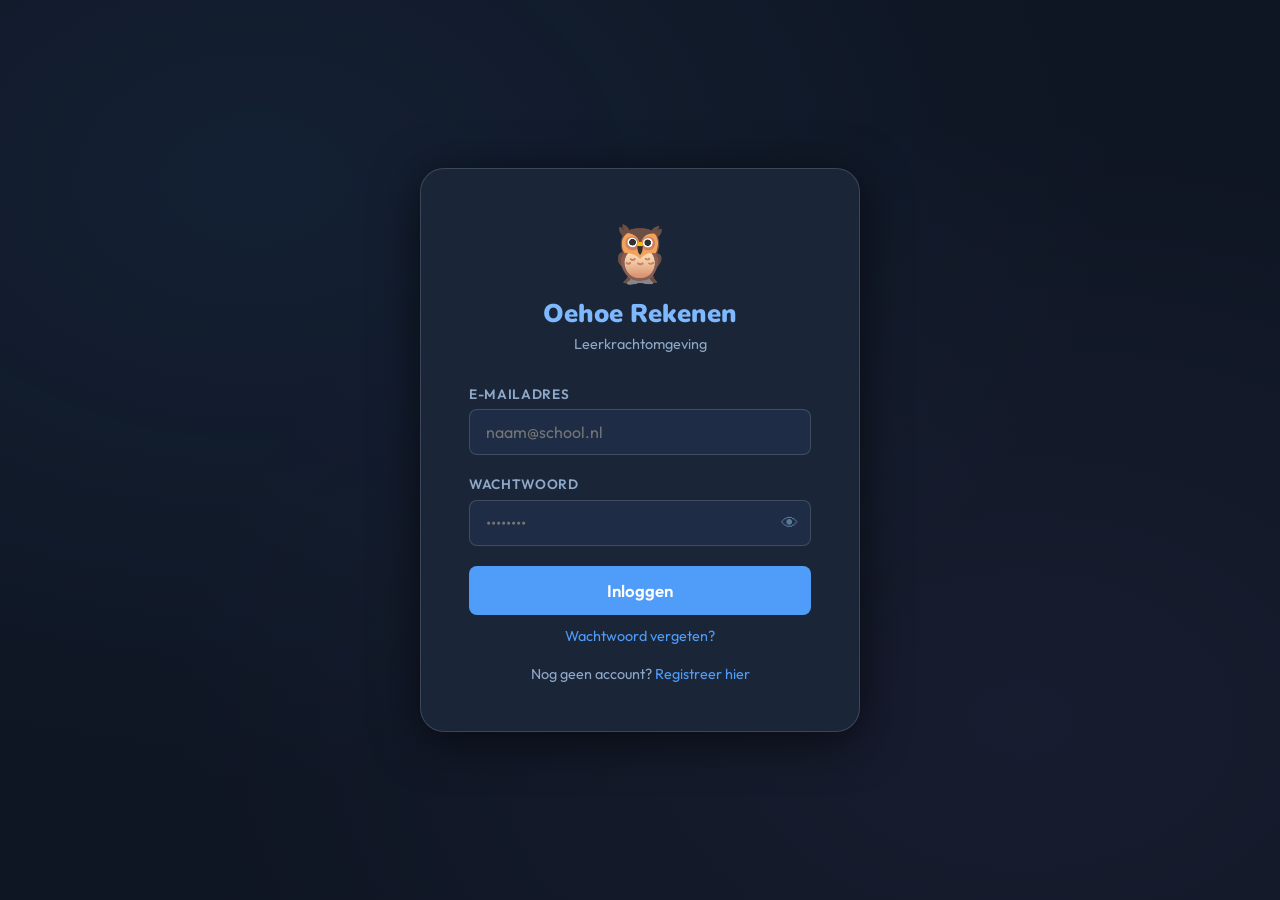
==== commit 4a453bcb: "Update leerkracht.html" ====
--- a/leerkracht.html
+++ b/leerkracht.html
@@ -3,3160 +3,1606 @@
 <head>
 <meta charset="UTF-8">
 <meta name="viewport" content="width=device-width, initial-scale=1.0">
-<title>Oehoe Rekenen</title>
-<link rel="icon" type="image/x-icon" href="favicon.ico">
-<link rel="icon" type="image/png" sizes="192x192" href="favicon-192.png">
-<link rel="apple-touch-icon" href="favicon-192.png">
-<link href="https://fonts.googleapis.com/css2?family=Nunito:wght@400;600;700;800&display=swap" rel="stylesheet">
+<title>Oehoe Rekenen – Leerkrachtomgeving</title>
+
 <style>
-*,*::before,*::after{box-sizing:border-box;margin:0;padding:0;}
-:root{
-  --bg:#0a1628;--surface:#1a2744;--card:#1a2744;
-  --blue:#2563EB;--blue-dark:#1D4ED8;--blue-deeper:#1E3A8A;
-  --blue-light:#1e3a8a;--blue-mid:#93C5FD;
-  --teal:#10B981;--teal-light:#064e3b;--teal-dark:#6EE7B7;
-  --red:#EF4444;--red-light:#450a0a;
-  --amber:#D97706;--amber-light:#431407;--amber-mid:#FCD34D;
-  --gray-800:#1F2937;
-  --text:#F1F5F9;--text-muted:#94A3B8;--border:#2d4a7a;
-  --font:'Nunito',sans-serif;
-  --radius:14px;--radius-sm:10px;--radius-lg:20px;
-  --shadow:0 2px 8px rgba(0,0,0,0.3);--shadow-md:0 4px 16px rgba(0,0,0,0.4);
-  --cell-size:62px;--font-size:24px;
-  --calc-bg:#0a1628;
-  --cell-static-bg:#1e3a5f;--cell-static-border:#334155;--cell-static-color:#e2e8f0;
-  --cell-input-bg:#0f172a;--cell-input-border:#475569;--cell-input-color:#f1f5f9;
-  --cell-op-color:#94a3b8;--kolom-hdr-color:#93C5FD;--calc-line:#475569;
-  --label-color:#64748b;
-  --opt-sel-bg:#2563EB;--opt-sel-text:#FCD34D;--opt-sel-border:#3B82F6;
-}
-body.inverted{--bg:#ffffff;--surface:#f8fafc;--card:#f8fafc;--border:#cbd5e1;--text:#0f172a;--text-muted:#475569;--blue-light:#dbeafe;--teal-light:#d1fae5;--red-light:#fee2e2;--amber-light:#fef3c7;--calc-bg:#ffffff;--cell-static-bg:#e8f0fe;--cell-static-border:#1E3A8A;--cell-static-color:#0f172a;--cell-input-bg:#ffffff;--cell-input-border:#1E3A8A;--cell-input-color:#0f172a;--cell-op-color:#0f172a;--kolom-hdr-color:#1E3A8A;--calc-line:#0f172a;--label-color:#374151;}
-body.inverted .card,body.inverted .a11y-bar,body.inverted .stat-card,body.inverted .uitleg-section{background:#f8fafc;border-color:#cbd5e1;}
-body.inverted .opt-btn,body.inverted .btn-secondary,body.inverted .back-btn,body.inverted .nav-btn,body.inverted .font-swatch{background:#f8fafc;border-color:#cbd5e1;color:#0f172a;}
-body.inverted .opt-btn.selected,body.inverted .font-swatch.selected{background:var(--opt-sel-bg);color:var(--opt-sel-text);border-color:var(--opt-sel-border);}
-body.inverted .a11y-btn{background:#f8fafc;border-color:#cbd5e1;color:#0f172a;}
-body.inverted .a11y-btn.active{background:#0f172a;color:#fff;border-color:#0f172a;}
-body.inverted .progress-wrap{background:#e2e8f0;border-color:#cbd5e1;}
-body.inverted .badge-blue{background:#dbeafe;color:#1e3a8a;}
-body.inverted .badge-teal{background:#d1fae5;color:#065f46;}
-body.inverted .step-feedback.ok{background:#d1fae5;color:#065f46;border-color:#10B981;}
-body.inverted .step-feedback.fout{background:#fee2e2;color:#991b1b;border-color:#EF4444;}
-body.inverted .cell-input.correct{border-color:#10B981!important;background:#d1fae5!important;color:#065f46!important;}
-body.inverted .cell-input.incorrect{border-color:#EF4444!important;background:#fee2e2!important;color:#991b1b!important;}
-body.inverted .feedback-pos{background:#d1fae5;color:#065f46;border-color:#10B981;}
-body.inverted .cij-deelsom-wrap{background:rgba(124,58,237,0.1);border-color:#7c3aed;color:#000;}
-body.inverted .cij-deelsom-kol{color:#5b21b6;}
-body.inverted .cij-deelsom-som{color:#5b21b6;font-weight:900;}
-body.inverted .feedback-neg{background:#fee2e2;color:#991b1b;border-color:#EF4444;}
-body.inverted .feedback-tip{background:#fef3c7;color:#92400e;border-color:#D97706;}
-body.inverted .score-hero{background:linear-gradient(135deg,#1D4ED8,#1E3A8A);}
-body.inverted .welcome-title{color:#0f172a;} body.inverted .welcome-sub{color:#1e3a8a;}
-body.inverted .start-card{background:#f8fafc;border-color:#cbd5e1;} body.inverted .start-card:hover{border-color:#2563EB;}
-@keyframes owlWiggle{0%,100%{transform:rotate(0deg);}15%{transform:rotate(-4deg);}30%{transform:rotate(4deg);}45%{transform:rotate(-3deg);}60%{transform:rotate(3deg);}75%{transform:rotate(-1deg);}90%{transform:rotate(1deg);}}
-@keyframes owlBlink{0%,89%,91%,100%{transform:scaleY(1);}90%{transform:scaleY(0.05);}}
-@keyframes btnPulse{0%,100%{box-shadow:0 0 0 0 rgba(147,197,253,0);}50%{box-shadow:0 0 18px 6px rgba(147,197,253,0.45);}}
-body.inverted .start-title{color:#0f172a;} body.inverted .start-sub{color:#1e3a8a;}
-body.inverted .header-main{color:#0f172a;} body.inverted .header-sub{color:#475569;}
-body.inverted .hulp-hint{background:rgba(124,58,237,0.1);border-color:#7c3aed;}
-body.inverted .hulp-hint-tekst{color:#5b21b6;}
-html,body{height:100%;}
-body{font-family:var(--font);background:var(--bg);min-height:100vh;color:var(--text);line-height:1.6;transition:background 0.2s,color 0.2s;}
-.app{max-width:860px;margin:0 auto;padding:2rem 1.25rem 4rem;}
-.screen{display:none;animation:fadeIn 0.25s ease;}
-#screen-role.active{overflow:hidden;}
-#screen-leerling-login.active{display:flex;flex-direction:column;align-items:center;justify-content:center;min-height:100vh;padding:2rem;}
-.screen.active{display:block;}
-@keyframes fadeIn{from{opacity:0;transform:translateY(8px);}to{opacity:1;transform:translateY(0);}}
-#screen-role{min-height:100vh;display:none;flex-direction:column;align-items:center;justify-content:center;padding:2rem 1.25rem;text-align:center;}
-#screen-role.active{display:flex;}
-.welcome-img{width:min(420px,90vw);height:auto;border-radius:var(--radius-lg);margin-bottom:2rem;box-shadow:0 8px 32px rgba(0,0,0,0.5);}
-.eduvip-logo{position:fixed;top:40px;left:80px;width:200px;height:auto;transform:rotate(-6deg);z-index:50;animation:none!important;}
-.welcome-title{font-size:42px;font-weight:800;color:#fff;margin-bottom:10px;line-height:1.2;}
-.welcome-sub{font-size:22px;color:#93C5FD;margin-bottom:3rem;font-weight:700;}
-.start-card{background:rgba(255,255,255,0.09);border:3px solid rgba(255,255,255,0.25);border-radius:var(--radius-lg);padding:2.5rem 4rem;cursor:pointer;display:inline-flex;flex-direction:column;align-items:center;gap:16px;transition:border-color 0.2s,background 0.2s,transform 0.15s;box-shadow:0 8px 32px rgba(0,0,0,0.4);animation:btnPulse 2.5s ease-in-out infinite;}
-.start-card:hover{border-color:#93C5FD;background:rgba(255,255,255,0.16);transform:translateY(-4px);animation:none;}
-.start-card:focus{outline:4px solid #93C5FD;outline-offset:3px;}
-.start-icon{font-size:64px;} .start-title{font-size:32px;font-weight:800;color:#fff;} .start-sub{font-size:18px;color:#93C5FD;font-weight:600;}
-.app-header{display:flex;align-items:center;gap:14px;margin-bottom:2rem;}
-.header-main{font-size:26px;font-weight:800;color:var(--text);line-height:1.2;}
-.header-sub{font-size:16px;color:var(--text-muted);margin-top:2px;}
-.back-btn{background:var(--surface);border:2px solid var(--border);border-radius:var(--radius-sm);width:50px;height:50px;display:flex;align-items:center;justify-content:center;cursor:pointer;font-size:24px;color:var(--text-muted);flex-shrink:0;}
-.back-btn:hover{opacity:0.8;} .back-btn:focus{outline:3px solid var(--blue-mid);outline-offset:2px;}
-.terug-start-btn{margin-left:auto;display:flex;align-items:center;gap:6px;background:none;border:none;padding:0;font-family:var(--font);font-size:16px;font-weight:800;color:var(--text);cursor:pointer;white-space:nowrap;flex-shrink:0;line-height:1.2;}
-.terug-start-btn-sub{font-size:14px;font-weight:400;color:var(--text-muted);display:block;margin-top:2px;text-align:right;}
-.terug-start-btn:hover{opacity:0.75;} .terug-start-btn:focus{outline:3px solid var(--blue-mid);outline-offset:2px;}
-.card{background:var(--card);border-radius:var(--radius-lg);box-shadow:var(--shadow-md);padding:2rem;border:2px solid var(--border);}
-.divider{border:none;border-top:2px solid var(--border);margin:2rem 0;}
-.form-label{font-size:var(--font-size);font-weight:800;color:var(--text);margin-bottom:12px;display:block;}
-.form-hint{font-weight:600;font-size:calc(var(--font-size)*0.7);color:var(--text-muted);}
-.option-row{display:flex;gap:12px;flex-wrap:wrap;}
-.opt-btn{border:3px solid var(--border);border-radius:var(--radius);padding:12px 22px;font-family:var(--font);font-size:var(--font-size);font-weight:700;background:var(--surface);cursor:pointer;color:var(--text);transition:border-color 0.15s,background 0.15s;}
-.opt-btn:hover{border-color:var(--blue-mid);} .opt-btn:focus{outline:3px solid var(--blue-mid);outline-offset:2px;}
-.opt-btn-disabled{opacity:0.3!important;cursor:not-allowed!important;pointer-events:none!important;}
-.opt-btn.selected{border-color:var(--opt-sel-border);background:var(--opt-sel-bg);color:var(--opt-sel-text);}
-.font-row{display:flex;gap:12px;align-items:center;flex-wrap:wrap;}
-.font-swatch{border:3px solid var(--border);border-radius:var(--radius);width:calc(var(--font-size)*2.5);height:calc(var(--font-size)*2.5);min-width:48px;min-height:48px;display:flex;align-items:center;justify-content:center;cursor:pointer;background:var(--surface);color:var(--text);font-family:var(--font);font-weight:800;transition:border-color 0.15s,background 0.15s;}
-.font-swatch:focus{outline:3px solid var(--blue-mid);outline-offset:2px;}
-.font-swatch.selected{border-color:var(--opt-sel-border);background:var(--opt-sel-bg);color:var(--opt-sel-text);}
-.btn-primary{display:inline-flex;align-items:center;gap:10px;background:linear-gradient(135deg,var(--blue),var(--blue-dark));color:#fff;border:none;border-radius:var(--radius);padding:16px 32px;font-family:var(--font);font-size:20px;font-weight:800;cursor:pointer;box-shadow:0 4px 14px rgba(37,99,235,0.4);transition:box-shadow 0.15s,transform 0.1s;}
-.btn-primary:hover{transform:translateY(-1px);} .btn-primary:focus{outline:3px solid var(--blue-mid);outline-offset:2px;} .btn-primary:active{transform:scale(0.98);}
-.btn-secondary{display:inline-flex;align-items:center;gap:8px;background:var(--surface);color:var(--text);border:3px solid var(--border);border-radius:var(--radius);padding:14px 26px;font-family:var(--font);font-size:18px;font-weight:700;cursor:pointer;transition:opacity 0.15s;}
-.btn-secondary:hover{opacity:0.8;} .btn-secondary:focus{outline:3px solid var(--blue-mid);outline-offset:2px;}
-.btn-row{display:flex;gap:14px;flex-wrap:wrap;margin-top:1.75rem;align-items:center;}
-.nav-btn{display:inline-flex;align-items:center;gap:8px;background:var(--surface);color:var(--text);border:3px solid var(--border);border-radius:var(--radius);padding:12px 20px;font-family:var(--font);font-size:17px;font-weight:700;cursor:pointer;}
-.nav-btn:hover{opacity:0.8;} .nav-btn:focus{outline:3px solid var(--blue-mid);outline-offset:2px;} .nav-btn:disabled{opacity:0.3;cursor:not-allowed;}
-.a11y-bar{background:var(--surface);border-radius:var(--radius);border:2px solid var(--border);padding:12px 16px;display:flex;gap:10px;align-items:center;flex-wrap:wrap;margin-bottom:1.5rem;}
-.a11y-label{font-size:15px;color:var(--text-muted);font-weight:700;}
-.a11y-btn{padding:9px 16px;border:2px solid var(--border);border-radius:var(--radius-sm);font-family:var(--font);font-size:15px;font-weight:700;background:var(--surface);color:var(--text);cursor:pointer;}
-.a11y-btn:hover{opacity:0.8;} .a11y-btn:focus{outline:3px solid var(--blue-mid);outline-offset:2px;}
-.a11y-btn.active{background:var(--opt-sel-bg);color:var(--opt-sel-text);border-color:var(--opt-sel-border);}
-.exercise-meta{display:flex;gap:10px;flex-wrap:wrap;align-items:center;margin-bottom:1rem;}
-.badge{display:inline-block;padding:6px 14px;border-radius:99px;font-family:var(--font);font-size:15px;font-weight:700;}
-.badge-blue{background:var(--blue-light);color:var(--blue-mid);}
-.badge-teal{background:var(--teal-light);color:var(--teal-dark);}
-.progress-label{font-size:16px;color:var(--text-muted);font-weight:700;margin-left:auto;}
-.progress-wrap{background:var(--gray-800);border-radius:99px;height:14px;margin-bottom:1.75rem;overflow:hidden;border:2px solid var(--border);}
-.progress-fill{height:100%;background:linear-gradient(90deg,var(--teal),#059669);border-radius:99px;transition:width 0.4s ease;}
-.step-feedback{border-radius:var(--radius);margin-bottom:1.25rem;font-family:var(--font);font-weight:700;display:none;border-left:6px solid;animation:slideIn 0.2s ease;text-align:center;padding:24px;}
-.feedback-verbeter-row{display:flex;align-items:center;justify-content:center;gap:24px;margin-bottom:16px;}
-.feedback-owl-wrap{flex-shrink:0;}
-.btn-verbeter{background:linear-gradient(135deg,#1e3a8a,#2563eb);color:#fff!important;border:none;border-radius:var(--radius);padding:12px 24px;font-family:var(--font);font-size:var(--font-size);font-weight:800;cursor:pointer;transition:transform 0.15s,box-shadow 0.15s;box-shadow:0 4px 14px rgba(37,99,235,0.4);}
-.btn-verbeter:hover{transform:translateY(-2px);box-shadow:0 6px 20px rgba(37,99,235,0.5);}
-.btn-opnieuw{background:linear-gradient(135deg,#065f46,#059669);color:#fff!important;border:none;border-radius:var(--radius);padding:12px 24px;font-family:var(--font);font-size:var(--font-size);font-weight:800;cursor:pointer;transition:transform 0.15s,box-shadow 0.15s;box-shadow:0 4px 14px rgba(5,150,105,0.4);}
-.btn-opnieuw:hover{transform:translateY(-2px);box-shadow:0 6px 20px rgba(5,150,105,0.5);}
-body.inverted .btn-verbeter{background:linear-gradient(135deg,#1d4ed8,#3b82f6);box-shadow:0 4px 14px rgba(37,99,235,0.3);}
-body.inverted .btn-opnieuw{background:linear-gradient(135deg,#047857,#10b981);box-shadow:0 4px 14px rgba(5,150,105,0.3);}
-@keyframes slideIn{from{opacity:0;transform:translateX(-6px);}to{opacity:1;transform:translateX(0);}}
-.step-feedback.show{display:block;}
-.step-feedback.ok{background:#064e3b;color:#ffffff;border-color:#10B981;}
-.step-feedback.fout{background:#450a0a;color:#ffffff;border-color:#EF4444;}
-.feedback-owl{width:180px;height:auto;border-radius:var(--radius);margin:0 auto 18px;display:block;}
-.feedback-text{display:block;font-size:var(--font-size);line-height:1.5;}
-.calc-card{background:var(--calc-bg);border-radius:var(--radius-lg);padding:1.75rem 1.5rem;margin-bottom:1.25rem;overflow-x:auto;width:100%;transition:background 0.2s;}
-.calc-table{border-collapse:separate;border-spacing:4px;white-space:nowrap;}
-.cell-label-col{font-family:var(--font);font-size:12px;color:var(--label-color);font-weight:700;padding:2px 8px;text-align:right;vertical-align:middle;white-space:nowrap;}
-.cell-static{border:2px solid var(--cell-static-border);border-radius:var(--radius-sm);background:var(--cell-static-bg);font-family:var(--font);font-weight:800;color:var(--cell-static-color);text-align:center;vertical-align:middle;width:var(--cell-size);height:var(--cell-size);font-size:var(--font-size);display:table-cell;}
-.cell-static.hulp-active{outline:3px solid #FCD34D;outline-offset:2px;}
-body.inverted .cell-static.hulp-active{outline:6px solid #7c3aed;outline-offset:-1px;background:#ede9fe!important;}
-.cell-op{font-family:var(--font);font-size:var(--font-size);font-weight:800;color:var(--cell-op-color);text-align:center;vertical-align:middle;padding:2px 8px;}
-.cell-empty{width:var(--cell-size);height:var(--cell-size);display:table-cell;}
-.cell-input{border:3px solid var(--cell-input-border);border-radius:var(--radius-sm);background:var(--cell-input-bg);font-family:var(--font);font-weight:800;color:var(--cell-input-color);text-align:center;vertical-align:middle;padding:2px;outline:none;transition:border-color 0.15s,background 0.15s,box-shadow 0.15s;width:var(--cell-size);height:var(--cell-size);font-size:var(--font-size);}
-.cell-input:focus{border-color:#3B82F6;box-shadow:0 0 0 3px rgba(59,130,246,0.4);}
-.cell-input.kolom-hulp-active{outline:3px solid #FCD34D!important;outline-offset:2px;}
-body.inverted .cell-input.kolom-hulp-active{outline:6px solid #7c3aed!important;outline-offset:-1px;background:#ede9fe!important;}
-body.inverted #tab-hint{color:var(--text-muted);background:rgba(0,0,0,0.15);border-color:var(--border);}
-.cell-input.correct{border-color:#10B981!important;background:#052e16!important;color:#6EE7B7!important;border-width:3px!important;}
-.cell-input.incorrect{border-color:#EF4444!important;background:#450a0a!important;color:#FCA5A5!important;border-width:4px!important;}
-.cell-sign{border:3px solid var(--cell-input-border);border-radius:var(--radius-sm);background:var(--cell-input-bg);font-family:var(--font);font-weight:800;color:var(--cell-input-color);text-align:center;vertical-align:middle;padding:2px;outline:none;width:var(--cell-size);height:var(--cell-size);font-size:var(--font-size);}
-.cell-sign:focus{border-color:#3B82F6;box-shadow:0 0 0 3px rgba(59,130,246,0.4);}
-.cell-remember{border:2px dashed #FCD34D;border-radius:var(--radius-sm);background:rgba(252,211,77,0.08);font-family:var(--font);font-weight:800;color:#FCD34D;text-align:center;vertical-align:middle;padding:1px;outline:none;display:block;}
-.cell-remember:focus{border-color:#FCD34D;box-shadow:0 0 0 2px rgba(252,211,77,0.3);}
-body.inverted .cell-remember{border-color:#cc0000;border-style:dashed;background:rgba(220,0,0,0.07);color:#cc0000;}
-body.inverted .cell-remember:focus{border-color:#cc0000;box-shadow:0 0 0 2px rgba(200,0,0,0.25);}
-.kolom-header{font-family:var(--font);font-size:calc(var(--font-size) * 0.85);font-weight:800;color:var(--kolom-hdr-color);text-align:center;padding:3px 4px;text-transform:uppercase;letter-spacing:0.04em;}
-.calc-hr{border:none;border-top:3px solid var(--calc-line);margin:3px 0;width:100%;}
-.hulp-hint{background:#431407;border:3px solid #FCD34D;border-radius:var(--radius);padding:12px 16px;margin-top:8px;display:flex;align-items:center;gap:14px;animation:fadeIn 0.3s ease;}
-.hulp-hint-owl{width:60px;flex-shrink:0;border-radius:8px;}
-.hulp-hint-tekst{font-family:var(--font);font-size:var(--font-size);font-weight:800;color:#FCD34D;}
-.uitleg-section{background:var(--card);border-radius:var(--radius-lg);padding:1.75rem;margin-bottom:0;border:2px solid var(--border);position:relative;}
-.uitleg-title{font-size:calc(var(--font-size)*1.1);font-weight:800;color:var(--text);margin-bottom:1.25rem;}
-.uitleg-layout{display:grid;grid-template-columns:auto 1fr;gap:2.5rem;align-items:start;}
-@media(max-width:600px){.uitleg-layout{grid-template-columns:1fr;}}
-.uitleg-stappen{display:flex;flex-direction:column;gap:16px;min-width:200px;}
-.uitleg-stap{display:flex;gap:14px;align-items:flex-start;}
-.app{max-width:1000px;margin:0 auto;padding:2rem 1.25rem 4rem;}
-.uitleg-owl-wrap{display:flex;justify-content:flex-end;margin-top:1.5rem;padding-bottom:0;}
-.uitleg-owl{width:400px;max-width:100%;height:auto;border-radius:var(--radius);display:block;}
-.uitleg-btn-row{display:flex;align-items:flex-end;gap:14px;margin-top:0;padding-top:0;}
-/* Setup form owl */
-.setup-owl-above{display:flex;flex-direction:column;align-items:center;margin-bottom:1.5rem;}
-.setup-owl-img{width:560px;height:auto;border-radius:var(--radius-lg);}
-/* Form section header - same as form-label */
-.form-section-header{font-size:var(--font-size);font-weight:800;color:var(--text);margin:1.5rem 0 0.75rem;display:block;}
-/* Veel hulp inline hint - now inline right of row */
-.veel-hulp-row-wrap{display:flex;align-items:center;gap:16px;}
-.veel-hulp-inline{display:flex;align-items:center;gap:8px;background:rgba(252,211,77,0.12);border:2px solid #FCD34D;border-radius:var(--radius);padding:8px 14px;white-space:nowrap;flex-shrink:0;}body.inverted .veel-hulp-inline{background:rgba(124,58,237,0.1);border-color:#7c3aed;}
-.veel-hulp-inline-owl{width:36px;height:auto;border-radius:6px;flex-shrink:0;}
-.veel-hulp-inline-tekst{font-family:var(--font);font-size:var(--font-size);font-weight:800;color:#FCD34D;}body.inverted .veel-hulp-inline-tekst{color:#5b21b6;}
-/* Tafelkaart */
-.calc-card-wrap{position:relative;}
-.tafelkaart-btn{position:fixed;top:80px;right:20px;background:linear-gradient(135deg,#1E3A8A,#2563EB);border:3px solid #93C5FD;border-radius:var(--radius);padding:20px 28px;cursor:pointer;display:flex;flex-direction:column;align-items:center;gap:3px;color:#fff;font-family:var(--font);transition:transform 0.15s,box-shadow 0.15s;box-shadow:0 4px 14px rgba(37,99,235,0.4);z-index:1000;}
-.tafelkaart-btn:hover{transform:translateY(-2px);box-shadow:0 6px 20px rgba(37,99,235,0.5);}
-.tafelkaart-btn:focus{outline:3px solid #FCD34D;outline-offset:2px;}
-.tafelkaart-T{font-size:56px;font-weight:800;line-height:1;}
-.tafelkaart-label{font-size:16px;font-weight:700;letter-spacing:0.04em;opacity:0.9;}
-.tafelkaart-panel{position:fixed;top:80px;right:160px;background:var(--surface);border:3px solid var(--blue-mid);border-radius:var(--radius-lg);padding:14px;z-index:100;box-shadow:0 8px 32px rgba(0,0,0,0.4);animation:fadeIn 0.2s ease;}
-.tafelkaart-nums{display:flex;flex-direction:column;gap:5px;}
-.tafelkaart-num{background:var(--cell-static-bg);border:2px solid var(--border);border-radius:var(--radius-sm);padding:8px 18px;font-family:var(--font);font-size:var(--font-size);font-weight:800;color:var(--text);cursor:pointer;text-align:center;transition:background 0.15s,border-color 0.15s;}
-.tafelkaart-num:hover,.tafelkaart-num:focus,.tafelkaart-num.active{background:var(--opt-sel-bg);color:var(--opt-sel-text);border-color:var(--opt-sel-border);outline:none;}
-.tafelkaart-tafel{position:fixed;top:80px;right:calc(160px + 70px + 12px);background:var(--card);border:3px solid #FCD34D;border-radius:var(--radius-lg);padding:18px 22px;z-index:100;box-shadow:0 8px 32px rgba(0,0,0,0.4);animation:fadeIn 0.2s ease;min-width:180px;}
-.tafelkaart-tafel-title{font-family:var(--font);font-size:18px;font-weight:800;color:#FCD34D;margin-bottom:10px;border-bottom:2px solid rgba(252,211,77,0.3);padding-bottom:6px;}
-.tafelkaart-rij{font-family:var(--font);font-size:var(--font-size);font-weight:700;color:var(--text);padding:3px 0;line-height:1.5;}
-/* Hulp badge */
-.badge-hulp{background:#431407;color:#FCD34D;}
-.uitleg-table{border-collapse:collapse;font-family:var(--font);}
-.uitleg-table th{background:var(--blue-light);color:var(--blue-mid);font-weight:800;padding:8px 10px;border:2px solid var(--border);text-align:center;font-size:calc(var(--font-size)*0.7);text-transform:uppercase;letter-spacing:0.05em;}
-.uitleg-table td{border:2px solid var(--border);padding:8px 10px;text-align:center;font-weight:700;color:var(--text);font-size:var(--font-size);min-width:calc(var(--font-size)*1.8);background:var(--cell-static-bg);}
-.uitleg-table td.uitleg-input{background:var(--cell-input-bg);color:var(--cell-input-color);}
-.uitleg-table td.uitleg-op{background:transparent;border:none;font-size:calc(var(--font-size)*1.1);font-weight:800;color:#FCD34D;text-align:right;padding-right:6px;}
-.uitleg-table td.uitleg-lbl{background:transparent;border:none;font-size:calc(var(--font-size)*0.85);color:#FCD34D;font-weight:800;text-align:right;padding-right:8px;white-space:nowrap;}
-.uitleg-table tr.uitleg-hr td{border-top:3px solid var(--calc-line);padding:0;height:4px;background:transparent;border-left:none;border-right:none;border-bottom:none;}
-.uitleg-stappen{display:flex;flex-direction:column;gap:12px;}
-.uitleg-stap{display:flex;gap:14px;align-items:flex-start;}
-.uitleg-nr{background:var(--opt-sel-bg);color:var(--opt-sel-text);border-radius:50%;width:calc(var(--font-size)*1.5);height:calc(var(--font-size)*1.5);min-width:28px;min-height:28px;display:flex;align-items:center;justify-content:center;font-weight:800;font-size:var(--font-size);flex-shrink:0;margin-top:2px;}
-.uitleg-tekst{font-size:var(--font-size);color:var(--text);line-height:1.6;}
-/* Tooltip */
-.tooltip-wrap{position:relative;display:inline-block;}
-.tooltip-box{display:none;position:absolute;left:50%;transform:translateX(-50%);bottom:calc(100% + 12px);background:#0a1628;color:#fff;border:2px solid var(--blue-mid);border-radius:var(--radius);padding:16px 20px;width:max(340px, calc(var(--font-size)*14));z-index:200;box-shadow:0 8px 32px rgba(0,0,0,0.5);font-family:var(--font);line-height:1.6;font-size:var(--font-size);}
-.tooltip-title{font-weight:800;font-size:var(--font-size);margin-bottom:10px;color:#FCD34D;}
-.tooltip-item{display:flex;gap:10px;align-items:flex-start;margin-bottom:8px;font-size:var(--font-size);font-weight:600;}
-.tooltip-bullet{color:#FCD34D;font-weight:800;font-size:var(--font-size);flex-shrink:0;line-height:1.4;}
-.tooltip-box::after{content:'';position:absolute;top:100%;left:50%;transform:translateX(-50%);border:10px solid transparent;border-top-color:#0a1628;}
-body.inverted .tooltip-box{background:#f8fafc;color:#0f172a;border-color:#2563EB;}
-body.inverted .tooltip-box::after{border-top-color:#f8fafc;}
-.tooltip-wrap:hover .tooltip-box,.tooltip-wrap:focus-within .tooltip-box{display:block;}
-/* Cijferend veel-hulp deelsom kader (inline, rechts van invulrij) */
-.cij-deelsom-cel{padding-left:18px;vertical-align:middle;white-space:nowrap;}
-.cij-deelsom-wrap{display:inline-flex;flex-direction:column;align-items:center;background:rgba(252,211,77,0.13);border:2px solid #FCD34D;border-radius:var(--radius);padding:6px 16px;min-width:80px;}
-.cij-deelsom-kol{font-family:var(--font);font-size:calc(var(--font-size)*0.7);font-weight:800;color:#FCD34D;text-transform:uppercase;letter-spacing:0.06em;margin-bottom:2px;text-align:center;}
-.cij-deelsom-som{font-family:var(--font);font-size:var(--font-size);font-weight:800;color:#FCD34D;text-align:center;}
-/* Lenen: aligned number display */
-.lenen-wrap{position:relative;display:inline-flex;align-items:center;justify-content:center;width:100%;height:100%;}
-.lenen-orig{text-decoration:line-through;text-decoration-color:#000;color:#FCA5A5;opacity:0.7;}
-.lenen-new{color:#FCD34D;font-weight:800;margin-left:2px;}
-/* Veel hulp inline hint */
-.veel-hulp-hint{display:flex;align-items:center;gap:12px;background:rgba(252,211,77,0.12);border:2px solid #FCD34D;border-radius:var(--radius);padding:10px 14px;margin-top:8px;animation:fadeIn 0.3s ease;}body.inverted .veel-hulp-hint{background:rgba(124,58,237,0.1);border-color:#7c3aed;}
-.veel-hulp-owl{width:52px;flex-shrink:0;border-radius:6px;}
-.veel-hulp-tekst{font-family:var(--font);font-size:var(--font-size);font-weight:800;color:#FCD34D;line-height:1.4;}body.inverted .veel-hulp-tekst{color:#5b21b6;}
-.score-hero{background:linear-gradient(135deg,var(--blue),var(--blue-deeper));border-radius:var(--radius-lg);padding:2.5rem 1.75rem;margin-bottom:1.5rem;color:#fff;text-align:center;}
-.score-owl-big{width:440px;max-width:90%;height:auto;border-radius:var(--radius);margin:0 auto 1.75rem;display:block;}
-.score-number{font-size:96px;font-weight:800;line-height:1;margin-bottom:12px;}
-.score-lbl-txt{font-size:24px;opacity:1;font-weight:700;}
-.stats-grid{display:grid;grid-template-columns:1fr 1fr;gap:14px;margin-bottom:1.75rem;}
-.stat-card{background:var(--card);border-radius:var(--radius);padding:1.5rem;border:2px solid var(--border);}
-.stat-lbl{font-size:16px;color:var(--text-muted);font-weight:700;text-transform:uppercase;letter-spacing:0.06em;margin-bottom:8px;}
-.stat-val{font-size:42px;font-weight:800;line-height:1;}
-.feedback-item{padding:20px 22px;border-radius:var(--radius);margin-bottom:14px;font-family:var(--font);font-size:20px;font-weight:700;border-left:6px solid;animation:fadeIn 0.3s ease both;}
-.suggesties-btn{position:fixed;bottom:20px;right:20px;background:rgba(255,255,255,0.08);color:var(--text-muted);border:1px solid rgba(255,255,255,0.15);border-radius:var(--radius);padding:9px 16px;font-family:var(--font);font-size:14px;font-weight:600;cursor:pointer;display:flex;align-items:center;gap:8px;text-decoration:none;z-index:40;transition:background 0.2s,color 0.2s;}
-.suggesties-btn:hover{background:rgba(255,255,255,0.14);color:var(--text);}
-.feedback-pos{background:#052e16;color:#6ee7b7;border-color:#10B981;}
-.feedback-neg{background:#450a0a;color:#FCA5A5;border-color:#EF4444;}
-.feedback-tip{background:#431407;color:#FCD34D;border-color:#D97706;}
+/* ── CONFIGURATIE: vul hier jouw Supabase-gegevens in ── */
+/* Zie de JavaScript-sectie onderaan */
+
+@import url('https://fonts.googleapis.com/css2?family=Nunito:wght@400;600;700;800;900&family=Outfit:wght@300;400;500;600;700&display=swap');
+
+:root {
+  --bg: #0f1623;
+  --bg2: #161f30;
+  --bg3: #1e2d45;
+  --card: #1a2638;
+  --card2: #223048;
+  --border: rgba(255,255,255,0.08);
+  --border2: rgba(255,255,255,0.15);
+  --text: #e8f0fe;
+  --text2: #8fa8c8;
+  --text3: #5a7a9a;
+  --accent: #4f9cf9;
+  --accent2: #7eb8ff;
+  --green: #34d399;
+  --green2: #059669;
+  --orange: #fb923c;
+  --red: #f87171;
+  --purple: #a78bfa;
+  --yellow: #fbbf24;
+  --radius: 14px;
+  --radius-sm: 8px;
+  --shadow: 0 4px 24px rgba(0,0,0,0.4);
+  --shadow-lg: 0 8px 48px rgba(0,0,0,0.6);
+  --font: 'Outfit', sans-serif;
+  --font2: 'Nunito', sans-serif;
+}
+
+* { box-sizing: border-box; margin: 0; padding: 0; }
+html, body { height: 100%; }
+body {
+  font-family: var(--font);
+  background: var(--bg);
+  color: var(--text);
+  min-height: 100vh;
+  overflow-x: hidden;
+}
+
+/* ── ACHTERGROND ── */
+body::before {
+  content: '';
+  position: fixed;
+  inset: 0;
+  background:
+    radial-gradient(ellipse at 20% 20%, rgba(79,156,249,0.08) 0%, transparent 60%),
+    radial-gradient(ellipse at 80% 80%, rgba(167,139,250,0.06) 0%, transparent 60%);
+  pointer-events: none;
+  z-index: 0;
+}
+
+/* ── SCHERMEN ── */
+.screen { display: none; min-height: 100vh; position: relative; z-index: 1; }
+.screen.active { display: flex; }
+
+/* ── INLOGSCHERM ── */
+#screen-login {
+  align-items: center;
+  justify-content: center;
+  flex-direction: column;
+  padding: 2rem;
+}
+
+.login-card {
+  background: var(--card);
+  border: 1px solid var(--border2);
+  border-radius: 24px;
+  padding: 3rem;
+  width: 100%;
+  max-width: 440px;
+  box-shadow: var(--shadow-lg);
+  animation: fadeUp 0.5s ease;
+}
+
+@keyframes fadeUp {
+  from { opacity: 0; transform: translateY(20px); }
+  to { opacity: 1; transform: translateY(0); }
+}
+
+.login-logo {
+  text-align: center;
+  margin-bottom: 2rem;
+}
+.login-logo .owl { font-size: 3.5rem; }
+.login-logo h1 {
+  font-family: var(--font2);
+  font-size: 1.6rem;
+  font-weight: 900;
+  color: var(--accent2);
+  margin-top: 0.5rem;
+}
+.login-logo p {
+  color: var(--text2);
+  font-size: 0.9rem;
+  margin-top: 0.25rem;
+}
+
+.form-group { margin-bottom: 1.25rem; }
+.form-group label {
+  display: block;
+  font-size: 0.85rem;
+  font-weight: 600;
+  color: var(--text2);
+  margin-bottom: 0.4rem;
+  text-transform: uppercase;
+  letter-spacing: 0.05em;
+}
+.form-group input {
+  width: 100%;
+  background: var(--bg3);
+  border: 1px solid var(--border2);
+  border-radius: var(--radius-sm);
+  color: var(--text);
+  font-family: var(--font);
+  font-size: 1rem;
+  padding: 0.75rem 1rem;
+  outline: none;
+  transition: border-color 0.2s;
+}
+.form-group input:focus { border-color: var(--accent); }
+
+.btn {
+  display: inline-flex;
+  align-items: center;
+  justify-content: center;
+  gap: 0.5rem;
+  padding: 0.8rem 1.5rem;
+  border-radius: var(--radius-sm);
+  border: none;
+  font-family: var(--font);
+  font-size: 1rem;
+  font-weight: 600;
+  cursor: pointer;
+  transition: all 0.2s;
+}
+.btn-primary {
+  background: var(--accent);
+  color: #fff;
+  width: 100%;
+  font-size: 1.05rem;
+  padding: 0.9rem;
+}
+.btn-primary:hover { background: var(--accent2); transform: translateY(-1px); }
+.btn-secondary {
+  background: var(--bg3);
+  color: var(--text);
+  border: 1px solid var(--border2);
+}
+.btn-secondary:hover { background: var(--card2); }
+.btn-danger { background: rgba(248,113,113,0.15); color: var(--red); border: 1px solid rgba(248,113,113,0.3); }
+.btn-danger:hover { background: rgba(248,113,113,0.25); }
+.btn-green { background: var(--green2); color: #fff; }
+.btn-green:hover { background: var(--green); }
+.btn-sm { padding: 0.4rem 0.9rem; font-size: 0.85rem; }
+
+.login-switch {
+  text-align: center;
+  margin-top: 1.25rem;
+  color: var(--text2);
+  font-size: 0.9rem;
+}
+.login-switch a { color: var(--accent); cursor: pointer; text-decoration: none; }
+.login-switch a:hover { text-decoration: underline; }
+
+.error-msg {
+  background: rgba(248,113,113,0.1);
+  border: 1px solid rgba(248,113,113,0.3);
+  border-radius: var(--radius-sm);
+  color: var(--red);
+  padding: 0.6rem 1rem;
+  font-size: 0.9rem;
+  margin-bottom: 1rem;
+  display: none;
+}
+.error-msg.show { display: block; }
+
+/* ── HOOFDSCHERM ── */
+#screen-main {
+  flex-direction: row;
+  align-items: stretch;
+}
+
+/* ── SIDEBAR ── */
+.sidebar {
+  width: 260px;
+  min-height: 100vh;
+  background: var(--card);
+  border-right: 1px solid var(--border);
+  display: flex;
+  flex-direction: column;
+  padding: 1.5rem 0;
+  flex-shrink: 0;
+}
+
+.sidebar-logo {
+  padding: 0 1.5rem 1.5rem;
+  border-bottom: 1px solid var(--border);
+  margin-bottom: 1rem;
+}
+.sidebar-logo .owl { font-size: 2rem; }
+.sidebar-logo h2 {
+  font-family: var(--font2);
+  font-weight: 900;
+  font-size: 1.1rem;
+  color: var(--accent2);
+  margin-top: 0.25rem;
+}
+.sidebar-logo p { color: var(--text3); font-size: 0.8rem; }
+
+.sidebar-nav { flex: 1; padding: 0 0.75rem; }
+.nav-item {
+  display: flex;
+  align-items: center;
+  gap: 0.75rem;
+  padding: 0.7rem 0.85rem;
+  border-radius: var(--radius-sm);
+  color: var(--text2);
+  font-size: 0.95rem;
+  font-weight: 500;
+  cursor: pointer;
+  transition: all 0.15s;
+  margin-bottom: 0.2rem;
+}
+.nav-item:hover { background: var(--bg3); color: var(--text); }
+.nav-item.active { background: rgba(79,156,249,0.15); color: var(--accent2); font-weight: 600; }
+.nav-item .icon { font-size: 1.1rem; width: 1.5rem; text-align: center; }
+
+.sidebar-footer {
+  padding: 1rem 1.5rem 0;
+  border-top: 1px solid var(--border);
+}
+.leerkracht-info { margin-bottom: 0.75rem; }
+.leerkracht-naam { font-weight: 600; font-size: 0.95rem; }
+.leerkracht-email { color: var(--text3); font-size: 0.8rem; }
+
+/* ── CONTENT ── */
+.main-content {
+  flex: 1;
+  padding: 2rem;
+  overflow-y: auto;
+}
+
+.page { display: none; }
+.page.active { display: block; animation: fadeUp 0.3s ease; }
+
+.page-header {
+  display: flex;
+  align-items: center;
+  justify-content: space-between;
+  margin-bottom: 2rem;
+}
+.page-title {
+  font-family: var(--font2);
+  font-size: 1.6rem;
+  font-weight: 800;
+}
+.page-title span { color: var(--accent2); }
+
+/* ── KLASSEN OVERZICHT ── */
+.klassen-grid {
+  display: grid;
+  grid-template-columns: repeat(auto-fill, minmax(280px, 1fr));
+  gap: 1rem;
+  margin-bottom: 2rem;
+}
+
+.klas-card {
+  background: var(--card);
+  border: 1px solid var(--border);
+  border-radius: var(--radius);
+  padding: 1.5rem;
+  cursor: pointer;
+  transition: all 0.2s;
+  position: relative;
+  overflow: hidden;
+}
+.klas-card::before {
+  content: '';
+  position: absolute;
+  top: 0; left: 0; right: 0;
+  height: 3px;
+  background: linear-gradient(90deg, var(--accent), var(--purple));
+}
+.klas-card:hover { border-color: var(--border2); transform: translateY(-2px); box-shadow: var(--shadow); }
+.klas-naam { font-size: 1.15rem; font-weight: 700; margin-bottom: 0.25rem; }
+.klas-code { color: var(--text3); font-size: 0.85rem; font-family: monospace; }
+.klas-meta { display: flex; gap: 1rem; margin-top: 1rem; }
+.klas-stat { text-align: center; }
+.klas-stat-num { font-size: 1.4rem; font-weight: 800; color: var(--accent2); }
+.klas-stat-label { font-size: 0.75rem; color: var(--text3); }
+
+.add-klas-card {
+  background: transparent;
+  border: 2px dashed var(--border2);
+  border-radius: var(--radius);
+  padding: 1.5rem;
+  cursor: pointer;
+  transition: all 0.2s;
+  display: flex;
+  flex-direction: column;
+  align-items: center;
+  justify-content: center;
+  gap: 0.5rem;
+  color: var(--text3);
+  min-height: 140px;
+}
+.add-klas-card:hover { border-color: var(--accent); color: var(--accent); }
+.add-klas-card .plus { font-size: 2rem; }
+
+/* ── LEERLINGENOVERZICHT ── */
+.back-btn {
+  display: inline-flex;
+  align-items: center;
+  gap: 0.4rem;
+  color: var(--text2);
+  cursor: pointer;
+  font-size: 0.9rem;
+  margin-bottom: 1.5rem;
+  transition: color 0.15s;
+}
+.back-btn:hover { color: var(--text); }
+
+.leerlingen-tabel {
+  background: var(--card);
+  border: 1px solid var(--border);
+  border-radius: var(--radius);
+  overflow: hidden;
+}
+
+.tabel-header {
+  display: grid;
+  grid-template-columns: 1.8fr 1fr 1fr 1.2fr 0.8fr 1.2fr;
+  padding: 0.85rem 1.25rem;
+  background: var(--bg3);
+  border-bottom: 1px solid var(--border);
+  font-size: 0.78rem;
+  font-weight: 700;
+  text-transform: uppercase;
+  letter-spacing: 0.08em;
+  color: var(--text3);
+}
+
+.tabel-rij {
+  display: grid;
+  grid-template-columns: 1.8fr 1fr 1fr 1.2fr 0.8fr 1.2fr;
+  padding: 1rem 1.25rem;
+  border-bottom: 1px solid var(--border);
+  align-items: center;
+  transition: background 0.15s;
+}
+.tabel-rij:last-child { border-bottom: none; }
+.res-header { grid-template-columns: 1.4fr 0.8fr 1.1fr 1fr 0.9fr 0.9fr 0.7fr 0.7fr !important; }
+.res-rij { grid-template-columns: 1.4fr 0.8fr 1.1fr 1fr 0.9fr 0.9fr 0.7fr 0.7fr !important; }
+.res-rij:hover { background: var(--card2); cursor: pointer; }
+.tabel-rij:hover { background: var(--card2); }
+
+.leerling-naam { font-weight: 600; }
+.leerling-code { font-family: monospace; font-size: 0.85rem; color: var(--text2); }
+
+.badge {
+  display: inline-flex;
+  align-items: center;
+  padding: 0.2rem 0.6rem;
+  border-radius: 20px;
+  font-size: 0.75rem;
+  font-weight: 600;
+}
+.badge-blue { background: rgba(79,156,249,0.15); color: var(--accent2); }
+.badge-green { background: rgba(52,211,153,0.15); color: var(--green); }
+.badge-orange { background: rgba(251,146,60,0.15); color: var(--orange); }
+.badge-gray { background: rgba(255,255,255,0.05); color: var(--text3); }
+
+.resultaat-cel { font-size: 0.9rem; }
+.resultaat-goed { color: var(--green); font-weight: 700; }
+.resultaat-fout { color: var(--red); }
+.resultaat-verbeterd { color: var(--orange); }
+
+.acties { display: flex; gap: 0.4rem; }
+
+/* ── MODAL ── */
+.modal-overlay {
+  position: fixed;
+  inset: 0;
+  background: rgba(0,0,0,0.7);
+  backdrop-filter: blur(4px);
+  z-index: 100;
+  display: none;
+  align-items: center;
+  justify-content: center;
+  padding: 1rem;
+}
+.modal-overlay.open { display: flex; }
+
+.modal {
+  background: var(--card);
+  border: 1px solid var(--border2);
+  border-radius: 20px;
+  padding: 2rem;
+  width: 100%;
+  max-width: 560px;
+  max-height: 90vh;
+  overflow-y: auto;
+  box-shadow: var(--shadow-lg);
+  animation: fadeUp 0.25s ease;
+}
+.modal h3 {
+  font-family: var(--font2);
+  font-size: 1.25rem;
+  font-weight: 800;
+  margin-bottom: 1.5rem;
+}
+
+.modal-footer {
+  display: flex;
+  gap: 0.75rem;
+  justify-content: flex-end;
+  margin-top: 1.5rem;
+}
+
+/* ── INSTELLINGEN FORMULIER ── */
+.instelling-sectie { margin-bottom: 1.5rem; }
+.instelling-label {
+  font-size: 0.8rem;
+  font-weight: 700;
+  color: var(--text3);
+  text-transform: uppercase;
+  letter-spacing: 0.08em;
+  margin-bottom: 0.6rem;
+  display: block;
+}
+.keuze-rij {
+  display: flex;
+  flex-wrap: wrap;
+  gap: 0.4rem;
+}
+.keuze-knop {
+  padding: 0.4rem 0.9rem;
+  border-radius: 20px;
+  border: 1px solid var(--border2);
+  background: var(--bg3);
+  color: var(--text2);
+  font-family: var(--font);
+  font-size: 0.85rem;
+  cursor: pointer;
+  transition: all 0.15s;
+}
+.keuze-knop:hover { border-color: var(--accent); color: var(--accent); }
+.keuze-knop.selected { background: rgba(79,156,249,0.2); border-color: var(--accent); color: var(--accent2); font-weight: 600; }
+
+.email-toggle {
+  display: flex;
+  align-items: center;
+  gap: 0.75rem;
+  margin-top: 0.75rem;
+}
+.toggle-switch {
+  position: relative;
+  width: 44px;
+  height: 24px;
+  flex-shrink: 0;
+}
+.toggle-switch input { opacity: 0; width: 0; height: 0; }
+.toggle-slider {
+  position: absolute;
+  inset: 0;
+  background: var(--bg3);
+  border: 1px solid var(--border2);
+  border-radius: 12px;
+  cursor: pointer;
+  transition: all 0.2s;
+}
+.toggle-slider::before {
+  content: '';
+  position: absolute;
+  width: 18px; height: 18px;
+  left: 2px; top: 2px;
+  background: var(--text3);
+  border-radius: 50%;
+  transition: all 0.2s;
+}
+.toggle-switch input:checked + .toggle-slider { background: var(--accent); border-color: var(--accent); }
+.toggle-switch input:checked + .toggle-slider::before { transform: translateX(20px); background: #fff; }
+.toggle-label { font-size: 0.9rem; color: var(--text2); }
+
+/* ── LEGE STAAT ── */
+.empty-state {
+  text-align: center;
+  padding: 4rem 2rem;
+  color: var(--text3);
+}
+.empty-state .icon { font-size: 3rem; margin-bottom: 1rem; }
+.empty-state h3 { font-size: 1.1rem; color: var(--text2); margin-bottom: 0.5rem; }
+.empty-state p { font-size: 0.9rem; }
+
+/* ── TOAST ── */
+.toast {
+  position: fixed;
+  bottom: 2rem;
+  right: 2rem;
+  background: var(--card2);
+  border: 1px solid var(--border2);
+  border-radius: var(--radius-sm);
+  padding: 0.75rem 1.25rem;
+  font-size: 0.9rem;
+  color: var(--text);
+  box-shadow: var(--shadow);
+  z-index: 200;
+  transform: translateY(100px);
+  opacity: 0;
+  transition: all 0.3s;
+}
+.toast.show { transform: translateY(0); opacity: 1; }
+.toast.success { border-color: var(--green2); color: var(--green); }
+.toast.error { border-color: var(--red); color: var(--red); }
+
+/* ── RESULTATEN DETAIL ── */
+.resultaat-kaart {
+  background: var(--card);
+  border: 1px solid var(--border);
+  border-radius: var(--radius);
+  padding: 1.5rem;
+  margin-bottom: 1rem;
+}
+.resultaat-rij {
+  display: flex;
+  justify-content: space-between;
+  align-items: center;
+  padding: 0.5rem 0;
+  border-bottom: 1px solid var(--border);
+  font-size: 0.9rem;
+}
+.resultaat-rij:last-child { border-bottom: none; }
+.resultaat-key { color: var(--text2); }
+.resultaat-val { font-weight: 600; }
+
+.stats-grid {
+  display: grid;
+  grid-template-columns: repeat(4, 1fr);
+  gap: 1rem;
+  margin-bottom: 1.5rem;
+}
+.stat-kaart {
+  background: var(--card);
+  border: 1px solid var(--border);
+  border-radius: var(--radius);
+  padding: 1.25rem;
+  text-align: center;
+}
+.stat-num { font-size: 2rem; font-weight: 800; margin-bottom: 0.25rem; }
+.stat-label { font-size: 0.8rem; color: var(--text3); text-transform: uppercase; letter-spacing: 0.05em; }
+
+/* ── SPINNER ── */
+.spinner {
+  width: 20px; height: 20px;
+  border: 2px solid rgba(255,255,255,0.2);
+  border-top-color: var(--accent);
+  border-radius: 50%;
+  animation: spin 0.6s linear infinite;
+  display: inline-block;
+}
+@keyframes spin { to { transform: rotate(360deg); } }
+
+.loading { display: flex; align-items: center; justify-content: center; padding: 3rem; gap: 0.75rem; color: var(--text2); }
 </style>
 </head>
 <body>
-<div class="app" id="app">
-<a href="https://www.eduvip.nl" target="_blank" rel="noopener" class="logo-vast" style="position:fixed;top:40px;left:80px;z-index:50;display:block;">
-  <img id="eduvip-logo" src="https://raw.githubusercontent.com/arjen555/rekenen-afbeeldingen/main/eduvip.png" alt="eduVIP logo" class="eduvip-logo" style="position:static;top:auto;left:auto;">
-</a>
-<img src="https://raw.githubusercontent.com/arjen555/rekenen-afbeeldingen/main/Oehoe_rekenen.png" alt="Oehoe Rekenen logo" class="logo-vast" style="position:fixed;top:40px;right:80px;width:300px;height:auto;z-index:50;">
-<div class="screen" id="screen-role" role="main">
-  <img id="owl-welcome" src="https://raw.githubusercontent.com/arjen555/rekenen-afbeeldingen/main/uil_start.png" alt="Uil" class="welcome-img">
-  <p class="welcome-title">Rekenen met grote getallen</p>
-  <p class="welcome-sub" style="font-size:1.15rem;color:#93C5FD;font-weight:600;letter-spacing:0.02em;">Kolomsgewijs en cijferend oefenen</p>
-  <div style="display:flex;gap:1.5rem;flex-wrap:wrap;justify-content:center;">
-    <button class="start-card" id="btn-start">
-      <img src="https://raw.githubusercontent.com/arjen555/rekenen-afbeeldingen/main/vrij_oefenen_transparant.png" style="width:240px;height:240px;object-fit:contain;" alt="Vrij oefenen">
-      <span class="start-title">Vrij oefenen</span>
-      <span class="start-sub">Kies je opgaven en ga aan de slag</span>
-    </button>
-    <button class="start-card" id="btn-leerling-login" style="border-color:rgba(147,197,253,0.4);">
-      <img src="https://raw.githubusercontent.com/arjen555/rekenen-afbeeldingen/main/inloggen_transparant.png" style="width:120px;height:120px;object-fit:contain;" alt="Inloggen">
-      <span class="start-title">Inloggen</span>
-      <span class="start-sub">Als je leerkracht iets klaar heeft gezet</span>
-    </button>
+
+<!-- INLOGSCHERM -->
+<div class="screen active" id="screen-login">
+  <div class="login-card">
+    <div class="login-logo">
+      <div class="owl">🦉</div>
+      <h1>Oehoe Rekenen</h1>
+      <p>Leerkrachtomgeving</p>
+    </div>
+
+    <div id="login-form">
+      <div class="error-msg" id="login-error"></div>
+      <div class="form-group">
+        <label>E-mailadres</label>
+        <input type="email" id="login-email" placeholder="naam@school.nl" autocomplete="email">
+      </div>
+      <div class="form-group">
+        <label>Wachtwoord</label>
+        <div style="position:relative;">
+          <input type="password" id="login-ww" placeholder="••••••••" autocomplete="off" style="padding-right:2.5rem;">
+          <button type="button" id="btn-oogje" style="position:absolute;right:0.75rem;top:50%;transform:translateY(-50%);background:none;border:none;cursor:pointer;color:var(--text3);font-size:1.1rem;padding:0;" title="Wachtwoord tonen">👁</button>
+        </div>
+      </div>
+      <button class="btn btn-primary" id="btn-login" onclick="doLogin()">Inloggen</button>
+      <div class="login-switch" style="margin-top:0.75rem;"><a id="link-ww-vergeten">Wachtwoord vergeten?</a></div>
+      <div class="login-switch">Nog geen account? <a id="link-naar-registreer">Registreer hier</a></div>
+    </div>
+
+    <div id="ww-vergeten-form" style="display:none;">
+      <div style="margin-bottom:1rem;color:var(--text2);font-size:0.9rem;">Vul je e-mailadres in. Je ontvangt een link om je wachtwoord opnieuw in te stellen.</div>
+      <div class="error-msg" id="ww-vergeten-error"></div>
+      <div id="ww-vergeten-success" style="display:none;background:rgba(52,211,153,0.1);border:1px solid rgba(52,211,153,0.3);border-radius:var(--radius-sm);color:var(--green);padding:0.6rem 1rem;font-size:0.9rem;margin-bottom:1rem;">E-mail verzonden! Controleer je inbox.</div>
+      <div class="form-group">
+        <label>E-mailadres</label>
+        <input type="email" id="ww-vergeten-email" placeholder="naam@school.nl">
+      </div>
+      <button class="btn btn-primary" id="btn-ww-vergeten">Reset-link versturen</button>
+      <div class="login-switch"><a id="link-terug-login">← Terug naar inloggen</a></div>
+    </div>
+
+    <div id="register-form" style="display:none;">
+      <div class="error-msg" id="reg-error"></div>
+      <div class="form-group">
+        <label>Volledige naam</label>
+        <input type="text" id="reg-naam" placeholder="Voor- en achternaam">
+      </div>
+      <div class="form-group">
+        <label>E-mailadres</label>
+        <input type="email" id="reg-email" placeholder="naam@school.nl">
+      </div>
+      <div class="form-group">
+        <label>Wachtwoord</label>
+        <input type="password" id="reg-ww" placeholder="Minimaal 8 tekens">
+      </div>
+      <button class="btn btn-primary" id="btn-registreer">Account aanmaken</button>
+      <div class="login-switch">Al een account? <a id="link-naar-login">Inloggen</a></div>
+    </div>
   </div>
 </div>
-<a href="https://arjen555.github.io/oehoe-rekenen/leerkracht.html" target="_blank" class="suggesties-btn" style="right:auto;left:20px;background:rgba(147,197,253,0.15);border-color:rgba(147,197,253,0.4);color:#93C5FD;font-size:16px;padding:11px 20px;">&#128203; Leerkracht</a>
-<a href="mailto:arjenvandewetering@visio.org" class="suggesties-btn">&#128172; Suggesties ter verbetering?</a>
-<div class="screen" id="screen-leerling-login" role="main">
-  <div style="background:rgba(255,255,255,0.06);border:2px solid rgba(255,255,255,0.15);border-radius:20px;padding:2.5rem;width:100%;max-width:420px;box-shadow:0 8px 48px rgba(0,0,0,0.5);">
-    <div style="text-align:center;margin-bottom:2rem;">
-      <div style="font-size:3rem;">🦉</div>
-      <div style="font-family:var(--font);font-size:1.4rem;font-weight:800;color:#93C5FD;margin-top:0.5rem;">Inloggen</div>
-      <div style="color:rgba(255,255,255,0.5);font-size:0.9rem;margin-top:0.25rem;">Vul je codes in om te beginnen</div>
-    </div>
-    <div style="margin-bottom:1rem;">
-      <label style="display:block;font-size:0.8rem;font-weight:700;color:rgba(255,255,255,0.5);text-transform:uppercase;letter-spacing:0.05em;margin-bottom:0.4rem;">Klascode</label>
-      <input id="ll-klascode" type="text" placeholder="Bijv. GROEP5" autocomplete="off"
-        style="width:100%;background:rgba(255,255,255,0.08);border:1px solid rgba(255,255,255,0.2);border-radius:10px;color:#fff;font-family:var(--font);font-size:1.1rem;padding:0.7rem 1rem;outline:none;text-transform:uppercase;letter-spacing:0.05em;">
-    </div>
-    <div style="margin-bottom:1.5rem;">
-      <label style="display:block;font-size:0.8rem;font-weight:700;color:rgba(255,255,255,0.5);text-transform:uppercase;letter-spacing:0.05em;margin-bottom:0.4rem;">Jouw code</label>
-      <input id="ll-leerlingcode" type="text" placeholder="Bijv. EMMA" autocomplete="off"
-        style="width:100%;background:rgba(255,255,255,0.08);border:1px solid rgba(255,255,255,0.2);border-radius:10px;color:#fff;font-family:var(--font);font-size:1.1rem;padding:0.7rem 1rem;outline:none;text-transform:uppercase;letter-spacing:0.05em;">
-    </div>
-    <div id="ll-fout" style="display:none;background:rgba(248,113,113,0.1);border:1px solid rgba(248,113,113,0.3);border-radius:8px;color:#f87171;padding:0.6rem 1rem;font-size:0.9rem;margin-bottom:1rem;"></div>
-    <button id="btn-ll-inloggen" style="width:100%;background:#3B82F6;color:#fff;border:none;border-radius:10px;font-family:var(--font);font-size:1.05rem;font-weight:700;padding:0.85rem;cursor:pointer;">Inloggen →</button>
-    <div style="text-align:center;margin-top:1rem;">
-      <button id="btn-ll-terug" style="background:rgba(255,255,255,0.08);border:1px solid rgba(255,255,255,0.2);border-radius:10px;color:#fff;font-family:var(--font);font-size:1rem;font-weight:600;padding:0.6rem 1.5rem;cursor:pointer;width:100%;">← Terug naar beginscherm</button>
+
+<!-- HOOFDSCHERM -->
+<div class="screen" id="screen-main">
+  <aside class="sidebar">
+    <div class="sidebar-logo" style="cursor:pointer;" onclick="window.open('https://arjen555.github.io/oehoe-rekenen/','_blank')" title="Naar het rekenprogramma">
+      <div class="owl">🦉</div>
+      <h2>Oehoe Rekenen</h2>
+      <p style="color:var(--accent);font-size:0.75rem;">→ Naar startpagina</p>
+    </div>
+    <nav class="sidebar-nav">
+      <div class="nav-item active" data-page="klassen">
+        <span class="icon">🏫</span> Klaarzetten
+      </div>
+      <div class="nav-item" data-page="resultaten-overzicht">
+        <span class="icon">📊</span> Resultaten
+      </div>
+    </nav>
+    <div class="sidebar-footer">
+      <div class="leerkracht-info">
+        <div class="leerkracht-naam" id="sidebar-naam">—</div>
+        <div class="leerkracht-email" id="sidebar-email">—</div>
+      </div>
+      <button class="btn btn-secondary btn-sm" id="btn-uitloggen">↩ Uitloggen</button>
+    </div>
+  </aside>
+
+  <main class="main-content">
+
+    <!-- PAGINA: KLASSEN -->
+    <div class="page active" id="page-klassen">
+      <div class="page-header">
+        <div class="page-title">Mijn <span>groepen</span></div>
+        <button class="btn btn-primary btn-sm" id="btn-nieuwe-groep" style="width:auto;">+ Nieuwe groep</button>
+      </div>
+      <div class="klassen-grid" id="klassen-grid">
+        <div class="loading"><div class="spinner"></div> Laden…</div>
+      </div>
+    </div>
+
+    <!-- PAGINA: LEERLINGEN VAN EEN KLAS -->
+    <div class="page" id="page-leerlingen">
+      <div class="back-btn" id="btn-terug-klassen">← Terug naar klassen</div>
+      <div class="page-header">
+        <div>
+          <div class="page-title" id="klas-titel">Klas</div>
+          <div style="color:var(--text3);font-size:0.85rem;margin-top:0.2rem;">Klascode: <span id="klas-code-display" style="font-family:monospace;color:var(--accent2);">—</span></div>
+        </div>
+        <button class="btn btn-primary btn-sm" id="btn-nieuwe-leerling" style="width:auto;">+ Leerling toevoegen</button>
+      </div>
+      <div class="leerlingen-tabel" id="leerlingen-container">
+        <div class="loading"><div class="spinner"></div> Laden…</div>
+      </div>
+    </div>
+
+    <!-- PAGINA: RESULTATEN OVERZICHT -->
+    <div class="page" id="page-resultaten-overzicht">
+      <div class="page-header">
+        <div class="page-title">Alle <span>resultaten</span></div>
+      </div>
+      <div id="resultaten-overzicht-content">
+        <div class="loading"><div class="spinner"></div> Laden…</div>
+      </div>
+    </div>
+
+    <!-- PAGINA: RESULTATEN DETAIL (1 leerling) -->
+    <div class="page" id="page-resultaten-detail">
+      <div class="back-btn" id="btn-terug-resultaten">← Terug naar resultaten</div>
+      <div class="page-title" id="resultaat-leerling-naam" style="margin-bottom:1.5rem;">Resultaten</div>
+      <div id="resultaten-detail-content">
+        <div class="loading"><div class="spinner"></div> Laden…</div>
+      </div>
+    </div>
+
+  </main>
+</div>
+
+<!-- MODAL: NIEUWE KLAS -->
+<div class="modal-overlay" id="modal-nieuwe-groep">
+  <div class="modal">
+    <h3>Nieuwe groep aanmaken</h3>
+    <div class="form-group">
+      <label>Naam van de groep</label>
+      <input type="text" id="nieuwe-groep-naam" placeholder="Bijv. Groep 5 — Jansen">
+    </div>
+    <div class="form-group">
+      <label>Groepscode (leerlingen gebruiken dit om in te loggen)</label>
+      <input type="text" id="nieuwe-groep-code" placeholder="Bijv. GROEP5JAN" style="font-family:monospace;text-transform:uppercase;">
+    </div>
+    <div class="modal-footer">
+      <button class="btn btn-secondary" id="btn-annuleer-groep">Annuleren</button>
+      <button class="btn btn-green" id="btn-opslaan-groep">Groep aanmaken</button>
     </div>
   </div>
 </div>
-<div class="screen" id="screen-setup" role="main">
-  <div class="setup-owl-above">
-    <img id="owl-vraagt" src="https://raw.githubusercontent.com/arjen555/rekenen-afbeeldingen/main/uil_vraagt.png" alt="Uil die vraagt wat je wilt oefenen" class="setup-owl-img">
-  </div>
-  <div class="app-header"><button class="back-btn" id="back-setup">&#8592;</button><div><div class="header-main">Kies je oefening</div><div class="header-sub">Stel in hoe en wat je wilt oefenen</div></div></div>
-  <div class="card"><div id="setup-form"></div></div>
-  <div class="btn-row"><button class="btn-primary" id="start-ex">Starten! &#8594;</button></div>
-</div>
-<div class="screen" id="screen-exercise" role="main">
-  <div class="app-header"><button class="back-btn" id="back-exercise">&#8592;</button><div><div class="header-main" id="ex-title">Oefening</div><div class="header-sub" id="ex-sub"></div></div></div>
-  <div class="a11y-bar">
-    <span class="a11y-label">Weergave:</span>
-    <button class="a11y-btn" id="btn-inv">Zwart op wit</button>
-    <button class="a11y-btn" id="btn-bigger">A+</button>
-    <button class="a11y-btn" id="btn-smaller">A&#8722;</button>
-    <button class="a11y-btn" id="btn-speak">&#128266; Voorlezen</button>
-    <button id="btn-speed" style="display:none;font-size:0.78em;color:#fff;background:rgba(255,255,255,0.13);border:1px solid rgba(255,255,255,0.3);border-radius:8px;padding:5px 10px;margin-left:6px;white-space:nowrap;cursor:pointer;font-weight:700;font-family:var(--font);" aria-label="Spreeksnelheid">1&#xd7;</button>
-    <span id="tab-hint" style="display:none;font-size:0.78em;color:#fff;background:rgba(255,255,255,0.13);border:1px solid rgba(255,255,255,0.3);border-radius:8px;padding:5px 10px;margin-left:6px;white-space:nowrap;pointer-events:none;user-select:none;font-weight:600;letter-spacing:0.01em;">SPATIE &#x2192; Waar ben ik?</span>
-  </div>
-  <div class="exercise-meta" aria-live="polite">
-    <span id="ex-badge-method" class="badge badge-blue"></span>
-    <span id="ex-badge-op" class="badge badge-teal"></span>
-    <span id="ex-badge-hulp" class="badge badge-hulp" style="display:none;"></span>
-    <span class="progress-label" id="ex-progress"></span>
-  </div>
-  <div class="progress-wrap" role="progressbar" aria-valuemin="0" aria-valuemax="100" id="progress-wrap">
-    <div class="progress-fill" id="progress-fill" style="width:0%"></div>
-  </div>
-  <div class="calc-card-wrap">
-    <div id="calc-area" class="calc-card"></div>
-    <div id="tafelkaart-container"></div>
-  </div>
-  <div id="hulp-area"></div>
-  <div id="step-feedback" class="step-feedback" role="alert" aria-live="assertive" style="margin-top:1rem;">
-    <div id="feedback-msg-wrap"></div>
-  </div>
-  <div class="btn-row" id="main-btn-row">
-    <button class="nav-btn" id="btn-prev">&#8592; Vorige som</button>
-    <button class="btn-primary" id="btn-check">Controleer</button>
-    <button class="btn-secondary" id="btn-uitleg">&#128218; Uitleg</button>
-    <button class="btn-verbeter" id="btn-verbeter" style="display:none;">&#9998; Verbeter</button>
-    <button class="btn-opnieuw" id="btn-opnieuw" style="display:none;">&#8635; Opnieuw</button>
-    <button class="btn-secondary" id="btn-next" style="display:none;">Volgende som &#8594;</button>
-    <button class="btn-primary" id="btn-finish" style="display:none;">Klaar! &#8594;</button>
+
+<!-- MODAL: NIEUWE LEERLING / INSTELLINGEN -->
+<div class="modal-overlay" id="modal-leerling">
+  <div class="modal">
+    <h3 id="modal-leerling-titel">Leerling toevoegen</h3>
+    <div class="form-group">
+      <label>Naam van de leerling</label>
+      <input type="text" id="leerling-naam-input" placeholder="Voornaam">
+    </div>
+    <div class="form-group">
+      <label>Leerlingcode (kind typt dit in om in te loggen)</label>
+      <input type="text" id="leerling-code-input" placeholder="Bijv. EMMA" style="font-family:monospace;text-transform:uppercase;">
+    </div>
+
+    <hr style="border:none;border-top:1px solid var(--border);margin:1.25rem 0;">
+    <div style="font-size:0.9rem;font-weight:700;color:var(--text2);margin-bottom:1rem;">📋 Oefening instellen</div>
+
+    <div class="instelling-sectie">
+      <span class="instelling-label">Methode</span>
+      <div class="keuze-rij" id="k-methode">
+        <button class="keuze-knop selected" data-val="kolomsgewijs">Kolomsgewijs</button>
+        <button class="keuze-knop" data-val="cijferend">Cijferend</button>
+      </div>
+    </div>
+
+    <div class="instelling-sectie">
+      <span class="instelling-label">Bewerking</span>
+      <div class="keuze-rij" id="k-bewerking">
+        <button class="keuze-knop selected" data-val="optellen">Optellen</button>
+        <button class="keuze-knop" data-val="aftrekken">Aftrekken</button>
+        <button class="keuze-knop" data-val="vermenigvuldigen">Vermenigvuldigen</button>
+      </div>
+    </div>
+
+    <div class="instelling-sectie">
+      <span class="instelling-label">Hulp tijdens de som</span>
+      <div class="keuze-rij" id="k-hulp">
+        <button class="keuze-knop" data-val="geen">Geen hulp</button>
+        <button class="keuze-knop selected" data-val="beetje">Een beetje hulp</button>
+        <button class="keuze-knop" data-val="veel">Veel hulp</button>
+      </div>
+      <div style="margin-top:0.5rem;">
+        <button class="keuze-knop" id="k-tafelkaart" data-val="tafelkaart">📖 Tafelkaart</button>
+      </div>
+    </div>
+
+    <div class="instelling-sectie">
+      <span class="instelling-label">Grootte getal 1</span>
+      <div class="keuze-rij" id="k-getal1">
+        <button class="keuze-knop" data-val="10">Tientallen</button>
+        <button class="keuze-knop selected" data-val="100">Honderdtallen</button>
+        <button class="keuze-knop" data-val="1000">Duizendtallen</button>
+        <button class="keuze-knop" data-val="10000">Tienduizendtallen</button>
+      </div>
+    </div>
+
+    <div class="instelling-sectie">
+      <span class="instelling-label">Grootte getal 2</span>
+      <div class="keuze-rij" id="k-getal2">
+        <button class="keuze-knop" data-val="10">Tientallen</button>
+        <button class="keuze-knop selected" data-val="100">Honderdtallen</button>
+        <button class="keuze-knop" data-val="1000">Duizendtallen</button>
+        <button class="keuze-knop" data-val="10000">Tienduizendtallen</button>
+      </div>
+    </div>
+
+    <div class="instelling-sectie">
+      <span class="instelling-label">Aantal opgaven</span>
+      <div class="keuze-rij" id="k-aantal">
+        <button class="keuze-knop" data-val="3">3</button>
+        <button class="keuze-knop selected" data-val="5">5</button>
+        <button class="keuze-knop" data-val="10">10</button>
+        <button class="keuze-knop" data-val="15">15</button>
+        <button class="keuze-knop" data-val="20">20</button>
+      </div>
+    </div>
+
+    <div class="email-toggle">
+      <label class="toggle-switch">
+        <input type="checkbox" id="k-email">
+        <span class="toggle-slider"></span>
+      </label>
+      <span class="toggle-label">Stuur mij een e-mail als de leerling klaar is</span>
+    </div>
+
+    <div class="modal-footer">
+      <button class="btn btn-secondary" id="btn-annuleer-leerling">Annuleren</button>
+      <button class="btn btn-green" id="btn-opslaan-leerling">Opslaan</button>
+    </div>
   </div>
 </div>
-<div class="screen" id="screen-uitleg" role="main">
-  <div class="app-header"><button class="back-btn" id="back-uitleg">&#8592;</button><div><div class="header-main" id="uitleg-title">Uitleg</div><div class="header-sub">Zo werkt het</div></div></div>
-  <div id="uitleg-content"></div>
-  <div style="display:flex;align-items:flex-end;gap:2rem;margin-top:1.5rem;flex-wrap:wrap;">
-    <div><button class="btn-primary" id="btn-terug-som">&#8592; Terug naar de som</button></div>
-    <div style="flex:1;display:flex;justify-content:flex-end;"><img id="owl-staart-uitleg" src="https://raw.githubusercontent.com/arjen555/rekenen-afbeeldingen/main/uil_staart.png" alt="Uil op een tak" style="width:400px;max-width:100%;height:auto;border-radius:var(--radius);display:block;"></div>
+
+<!-- MODAL: BEVESTIGEN VERWIJDEREN -->
+<div class="modal-overlay" id="modal-bevestig">
+  <div class="modal" style="max-width:420px;text-align:center;">
+    <div style="font-size:2.5rem;margin-bottom:1rem;">⚠️</div>
+    <h3 id="bevestig-titel" style="margin-bottom:0.75rem;">Weet je het zeker?</h3>
+    <p id="bevestig-tekst" style="color:var(--text2);font-size:0.95rem;margin-bottom:1.5rem;line-height:1.5;"></p>
+    <div class="modal-footer" style="justify-content:center;">
+      <button class="btn btn-secondary" id="btn-bevestig-nee">Annuleren</button>
+      <button class="btn btn-danger" id="btn-bevestig-ja">Verwijderen</button>
+    </div>
   </div>
 </div>
-<div class="screen" id="screen-analysis" role="main">
-  <div class="score-hero">
-    <img id="analysis-uil-img" src="https://raw.githubusercontent.com/arjen555/rekenen-afbeeldingen/main/uil_nakijken.png" style="max-width:350px;border-radius:16px;" alt="Uil">
-    <div class="score-number" id="score-pct">-</div>
-    <div class="score-lbl-txt" id="score-lbl"></div>
-  </div>
-  <div class="stats-grid">
-    <div class="stat-card"><div class="stat-lbl">Goed</div><div class="stat-val" id="s-correct" style="color:#6EE7B7">-</div></div>
-    <div class="stat-card"><div class="stat-lbl">Fout</div><div class="stat-val" id="s-wrong" style="color:#FCA5A5">-</div></div>
-    <div class="stat-card"><div class="stat-lbl">Na verbetering w&#233;l goed</div><div class="stat-val" id="s-verbeterd" style="color:#a78bfa">-</div></div>
-    <div class="stat-card"><div class="stat-lbl">Opgaven</div><div class="stat-val" id="s-total">-</div></div>
-  </div>
-  <div id="feedback-list" aria-live="polite" style="margin-bottom:1.5rem;"></div>
-  <div class="btn-row"><button class="btn-primary" id="btn-restart">Nog een keer</button><button class="btn-secondary" id="btn-home">Terug naar begin</button></div>
-</div>
-</div>
+
+<!-- TOAST -->
+<div class="toast" id="toast"></div>
 
 <script>
-var BASE_URL='https://raw.githubusercontent.com/arjen555/rekenen-afbeeldingen/main/';
-var OWL_WELKOM=BASE_URL+'uil_start.png';
-var OWL_EINDE=BASE_URL+'uil_nakijken.png';
-var OWL_VRAAGT=BASE_URL+'uil_vraagt.png';
-var OWL_STAART=BASE_URL+'uil_staart.png';
-var EDUVIP_LOGO=BASE_URL+'eduvip.png';
-var OWL_OK=BASE_URL+'uil_enthousiast.png';
-var OWL_WRONG=BASE_URL+'uil_verbaasd.png';
-
-var COL_NAMES=['E','T','H','D','TD','HD','M','M'];
-var PLACE_NAMES=['eenheden','tientallen','honderdtallen','duizendtallen','tienduizendtallen'];
-var PLACE_VALS=[1,10,100,1000,10000];
-
-
-var cfg={method:'kolomsgewijs',op:'optellen',count:5,fontSize:24,cellSize:62,getal1Place:100,getal2Place:10,eenBeetjeHulp:false,veelHulp:false,tafelkaart:false,autoVoorlezen:false};
-Object.defineProperty(cfg,'hulp',{get:function(){return cfg.eenBeetjeHulp||cfg.veelHulp;}});
-var session={problems:[],currentIdx:0,correct:0,wrong:0,hints:0,results:[],highestVisited:0};
-var invertedContrast=false;
-var currentProblem=null,inputFields=[],rememberFields=[],expectedAnswers=[],rowInfo=[],stepHighlightCells=[],currentHulpRow=-1,stepChecked=false,aStaticCells=[],aftrDeelsomTd=null,vermEersteInput=null,vermFocusIngesteld=false,vermInputRows=[];
-
-window.addEventListener('DOMContentLoaded',function(){
-  var imgWelcome=document.getElementById('owl-welcome');if(imgWelcome)imgWelcome.src=OWL_WELKOM;
-  var imgAnalysis=document.getElementById('owl-analysis');if(imgAnalysis)imgAnalysis.src=OWL_EINDE;
-  var imgVraagt=document.getElementById('owl-vraagt');if(imgVraagt)imgVraagt.src=OWL_VRAAGT;
-  var imgStraart=document.getElementById('owl-staart-uitleg');if(imgStraart)imgStraart.src=OWL_STAART;
-  var imgLogo=document.getElementById('eduvip-logo');if(imgLogo)imgLogo.src=EDUVIP_LOGO;
-  bind('btn-start',showSetup);
-  bind('back-setup',goHome);
-  bind('back-exercise',backFromExercise);
-  bind('start-ex',startExercise);
-  // Pijltje rechts/links tussen vrij oefenen en inloggen
-  document.getElementById('btn-start').addEventListener('keydown',function(e){
-    if(e.key==='ArrowRight'||e.key==='Tab'){e.preventDefault();document.getElementById('btn-leerling-login').focus();}
-  });
-  document.getElementById('btn-leerling-login').addEventListener('keydown',function(e){
-    if(e.key==='ArrowLeft'||(e.key==='Tab'&&e.shiftKey)){e.preventDefault();document.getElementById('btn-start').focus();}
-  });
-  document.getElementById('btn-leerling-login').addEventListener('click',function(){showScreen('screen-leerling-login');setTimeout(function(){document.getElementById('ll-klascode').focus();},100);});
-  document.getElementById('btn-ll-inloggen').addEventListener('click',leerlingInloggen);
-  document.getElementById('btn-ll-terug').addEventListener('click',function(){showScreen('screen-role');});
-  document.getElementById('ll-klascode').addEventListener('input',function(e){e.target.value=e.target.value.toUpperCase();});
-  document.getElementById('ll-leerlingcode').addEventListener('input',function(e){e.target.value=e.target.value.toUpperCase();});
-  document.getElementById('ll-leerlingcode').addEventListener('keydown',function(e){if(e.key==='Enter')leerlingInloggen();});
-  bind('btn-prev',prevProblem);
-  bind('btn-check',checkStep);
-  bind('btn-verbeter',verbeterSom);
-  bind('btn-opnieuw',opnieuwSom);
-  bind('btn-uitleg',showUitleg);
-  bind('back-uitleg',backToExercise);
-  bind('btn-terug-som',backToExercise);
-  bind('btn-next',nextProblem);
-  bind('btn-finish',showAnalysis);
-  // Voorlezen bij hover en focus op oefenscherm-knoppen
-  [['btn-prev','Vorige som'],['btn-check','Controleer'],['btn-verbeter','Verbeter'],
-   ['btn-opnieuw','Opnieuw'],['btn-uitleg','Uitleg'],['btn-next','Volgende som'],
-   ['btn-finish','Klaar']].forEach(function(pair){
-    var el=document.getElementById(pair[0]);
-    if(el)addSpeakEvents(el,pair[1]);
-  });
-  bind('btn-restart',restartSame);
-  bind('btn-home',goHome);
-  bind('btn-inv',toggleInvert);
-  bind('btn-bigger',function(){changeCellSize(1);});
-  bind('btn-smaller',function(){changeCellSize(-1);});
-  bind('btn-speak',toggleVoorlezen);
-  var speedBtnEl=document.getElementById('btn-speed');
-  if(speedBtnEl)speedBtnEl.addEventListener('click',wisselSnelheid);
-  // Voorlezen bij hover en focus op bovenste knoppen
-  var invEl=document.getElementById('btn-inv');
-  if(invEl)addSpeakEvents(invEl,function(){return document.body.classList.contains('inverted')?'Donker op licht':'Zwart op wit';});
-  var bigEl=document.getElementById('btn-bigger');
-  if(bigEl)addSpeakEvents(bigEl,'Groter');
-  var smallEl=document.getElementById('btn-smaller');
-  if(smallEl)addSpeakEvents(smallEl,'Kleiner');
-  var speakEl=document.getElementById('btn-speak');
-  if(speakEl)addSpeakEvents(speakEl,function(){return cfg.autoVoorlezen?'Voorlezen uit':'Voorlezen aan';});
-  var backEl=document.getElementById('back-exercise');
-  if(backEl)addSpeakEvents(backEl,'Startscherm');
-  showScreen('screen-role');
-  setTimeout(function(){
-    var btnStart=document.getElementById('btn-start');
-    if(btnStart)btnStart.focus();
-  },100);
-});
-
-function bind(id,fn){document.getElementById(id).addEventListener('click',fn);}
-// ── LOGO ZOOM VERGRENDELING ──
-(function(){
-  function fixLogoZoom(){
-    if(!window.visualViewport)return;
-    var s=window.visualViewport.scale;
-    var logos=document.querySelectorAll('.eduvip-logo,.logo-vast');
-    logos.forEach(function(el){
-      var isEduvip=el.classList.contains('eduvip-logo');
-      el.style.transform=isEduvip?'rotate(-6deg) scale('+1/s+')':'scale('+1/s+')';
-      el.style.transformOrigin='top '+(isEduvip?'left':'right');
-      el.style.willChange='transform';
-    });
-  }
-  if(window.visualViewport){
-    window.visualViewport.addEventListener('resize',fixLogoZoom);
-    window.visualViewport.addEventListener('scroll',fixLogoZoom);
-    fixLogoZoom();
-  }
-})();
-
-// ── LEERLING LOGIN ──
-const SB_URL='https://gquzvtchazwzfqzmzxvf.supabase.co';
-const SB_KEY='eyJhbGciOiJIUzI1NiIsInR5cCI6IkpXVCJ9.eyJpc3MiOiJzdXBhYmFzZSIsInJlZiI6ImdxdXp2dGNoYXp3emZxem16eHZmIiwicm9sZSI6ImFub24iLCJpYXQiOjE3Nzg1ODg1NzUsImV4cCI6MjA5NDE2NDU3NX0.llkky1zk0pRby09buBe1syBfBkfb_-c6s_le3RASwUk';
-
-async function leerlingInloggen(){
-  var klascode=document.getElementById('ll-klascode').value.trim().toUpperCase();
-  var leerlingcode=document.getElementById('ll-leerlingcode').value.trim().toUpperCase();
-  var fout=document.getElementById('ll-fout');
-  var btn=document.getElementById('btn-ll-inloggen');
-  fout.style.display='none';
-  if(!klascode||!leerlingcode){fout.textContent='Vul beide codes in.';fout.style.display='block';return;}
-  btn.textContent='Bezig…';btn.disabled=true;
-  try{
-    var kr=await fetch(SB_URL+'/rest/v1/klassen?klascode=eq.'+klascode+'&select=id,naam',{headers:{'apikey':SB_KEY}});
-    var kl=await kr.json();
-    if(!kl||kl.length===0){fout.textContent='Klascode niet gevonden.';fout.style.display='block';btn.textContent='Inloggen →';btn.disabled=false;return;}
-    var lr=await fetch(SB_URL+'/rest/v1/leerlingen?klas_id=eq.'+kl[0].id+'&leerlingcode=eq.'+leerlingcode+'&select=id,naam',{headers:{'apikey':SB_KEY}});
-    var ll=await lr.json();
-    if(!ll||ll.length===0){fout.textContent='Leerlingcode niet gevonden.';fout.style.display='block';btn.textContent='Inloggen →';btn.disabled=false;return;}
-    var or=await fetch(SB_URL+'/rest/v1/oefeningen?leerling_id=eq.'+ll[0].id+'&select=*',{headers:{'apikey':SB_KEY}});
-    var oe=await or.json();
-    if(!oe||oe.length===0){fout.textContent='Je leerkracht heeft nog geen oefening klaargezet.';fout.style.display='block';btn.textContent='Inloggen →';btn.disabled=false;return;}
-    var o=oe[0];
-    cfg.method=o.methode;cfg.op=o.bewerking;
-    cfg.eenBeetjeHulp=o.hulp==='beetje';cfg.veelHulp=o.hulp==='veel';
-    cfg.tafelkaart=o.tafelkaart||false;
-    cfg.getal1Place=o.getal1_place;cfg.getal2Place=o.getal2_place;cfg.count=o.aantal;
-    cfg.getal1Places=[o.getal1_place];cfg.getal2Places=[o.getal2_place];
-    btn.textContent='Inloggen →';btn.disabled=false;
-    // Check of oefening al afgerond is
-    var resCheck=await fetch(SB_URL+'/rest/v1/resultaten?leerling_id=eq.'+ll[0].id+'&afgerond=eq.true&select=id',{headers:{'apikey':SB_KEY}});
-    var resData=await resCheck.json();
-    if(resData&&resData.length>0){
-      fout.textContent='Je hebt er zin in, zie ik! Maar eerst moet je leerkracht een nieuwe opdracht klaarzetten. Al kun je natuurlijk altijd vrij oefenen ;)';
-      fout.style.display='block';
-      btn.textContent='Inloggen →';btn.disabled=false;
-      return;
+// ══════════════════════════════════════════════
+//  ⚙️  CONFIGURATIE — vul hier jouw gegevens in
+// ══════════════════════════════════════════════
+const SUPABASE_URL = 'https://gquzvtchazwzfqzmzxvf.supabase.co';
+const SUPABASE_KEY = 'eyJhbGciOiJIUzI1NiIsInR5cCI6IkpXVCJ9.eyJpc3MiOiJzdXBhYmFzZSIsInJlZiI6ImdxdXp2dGNoYXp3emZxem16eHZmIiwicm9sZSI6ImFub24iLCJpYXQiOjE3Nzg1ODg1NzUsImV4cCI6MjA5NDE2NDU3NX0.llkky1zk0pRby09buBe1syBfBkfb_-c6s_le3RASwUk';
+// ══════════════════════════════════════════════
+
+// Eigen Supabase client via fetch
+let _session = null;
+
+const sb = {
+  auth: {
+    onAuthStateChange: (cb) => {
+      sb.auth._cb = cb;
+      // Herstel sessie uit localStorage
+      const stored = localStorage.getItem('sb_session');
+      if(stored) {
+        try {
+          _session = JSON.parse(stored);
+          // Controleer of sessie nog geldig is
+          if(_session && _session.expires_at && Date.now()/1000 < _session.expires_at) {
+            setTimeout(() => cb('SIGNED_IN', _session), 100);
+          } else {
+            localStorage.removeItem('sb_session');
+            _session = null;
+            setTimeout(() => cb('SIGNED_OUT', null), 100);
+          }
+        } catch(e) { setTimeout(() => cb('SIGNED_OUT', null), 100); }
+      } else {
+        setTimeout(() => cb('SIGNED_OUT', null), 100);
+      }
+    },
+    signInWithPassword: async ({email, password}) => {
+      try {
+        const r = await fetch(SUPABASE_URL+'/auth/v1/token?grant_type=password', {
+          method:'POST',
+          headers:{'Content-Type':'application/json','apikey':SUPABASE_KEY},
+          body:JSON.stringify({email,password})
+        });
+        const data = await r.json();
+        if(!r.ok) return {error:{message:data.error_description||data.msg||'Inloggen mislukt'}};
+        _session = data;
+        localStorage.setItem('sb_session', JSON.stringify(data));
+        if(sb.auth._cb) sb.auth._cb('SIGNED_IN', data);
+        return {data, error:null};
+      } catch(e) { return {error:{message:'Verbindingsfout: '+e.message}}; }
+    },
+    signOut: async () => {
+      _session = null;
+      localStorage.removeItem('sb_session');
+      if(sb.auth._cb) sb.auth._cb('SIGNED_OUT', null);
+    },
+    resetPasswordForEmail: async (email) => {
+      try {
+        const r = await fetch(SUPABASE_URL+'/auth/v1/recover', {
+          method:'POST',
+          headers:{'Content-Type':'application/json','apikey':SUPABASE_KEY},
+          body:JSON.stringify({email})
+        });
+        return r.ok ? {error:null} : {error:{message:'Fout bij versturen'}};
+      } catch(e) { return {error:{message:e.message}}; }
     }
-    window._huidigeLeerling={leerling:ll[0],oefening:o,klas:kl[0]};
-    window._startTijd=Date.now();
-    window._resultatenOpgeslagen=false;
-    startExercise();
-  }catch(e){fout.textContent='Verbindingsfout: '+e.message;fout.style.display='block';btn.textContent='Inloggen →';btn.disabled=false;}
-}
-
-function showScreen(id){
-  document.querySelectorAll('.screen').forEach(function(s){s.classList.remove('active');});
-  document.getElementById(id).classList.add('active');
-  var sugBtn=document.querySelector('.suggesties-btn');
-  if(sugBtn)sugBtn.style.display=(id==='screen-role')?'flex':'none';
-  var logoZichtbaar=(id==='screen-role'||id==='screen-setup');
-  document.querySelectorAll('.logo-vast').forEach(function(el){el.style.display=logoZichtbaar?'block':'none';});
-}
-function goHome(){
-  resetDisplaySize();
-  showScreen('screen-role');
-  setTimeout(function(){
-    var btnStart=document.getElementById('btn-start');
-    if(btnStart)btnStart.focus();
-  },150);
-}
-function resetDisplaySize(){
-  document.documentElement.style.setProperty('--font-size','24px');
-  document.documentElement.style.setProperty('--cell-size','62px');
-  var appEl=document.getElementById('app');
-  if(appEl){appEl.style.maxWidth='';appEl.dataset.maxBreedte='0';}
-}
-function showSetup(){
-  resetDisplaySize();
-  buildForm('setup-form');
-  showScreen('screen-setup');
-  // Zet focus op eerste knop zodat TAB-navigatie direct werkt
-  setTimeout(function(){
-    var eersteKnop=document.querySelector('#screen-setup .opt-btn');
-    if(eersteKnop)eersteKnop.focus();
-    var startEx=document.getElementById('start-ex');
-    if(startEx){
-      startEx.addEventListener('mouseenter',function(){
-        if(cfg.autoVoorlezen)speakTekst('Starten!');
-      });
-    }
-  },100);
-  var setupScreen=document.getElementById('screen-setup');
-  if(setupScreen){
-    setupScreen.addEventListener('mouseenter',function(e){
-      if(!cfg.autoVoorlezen)return;
-      var btn=e.target.closest('.tooltip-wrap > button:not(.tooltip-box button), .tooltip-wrap > .opt-btn');
-      if(!btn)return;
-      var wrap=btn.closest('.tooltip-wrap');
-      if(!wrap)return;
-      var tekst=btn.textContent.trim()+'. ';
-      var titleEl=wrap.querySelector('.tooltip-title');
-      if(titleEl)tekst+=titleEl.textContent.trim()+'. ';
-      var itemEls=wrap.querySelectorAll('.tooltip-item');
-      itemEls.forEach(function(el){tekst+=el.textContent.trim()+' ';});
-      if(tekst.trim())speakTekst(tekst.trim());
-    },true);
-    setupScreen.addEventListener('mouseleave',function(e){
-      if(e.target.closest&&e.target.closest('.tooltip-wrap')){
-        if(window.speechSynthesis)window.speechSynthesis.cancel();
+  },
+  from: (tabel) => {
+    const base = SUPABASE_URL+'/rest/v1/'+tabel;
+    const headers = () => {
+      const h = {'Content-Type':'application/json','apikey':SUPABASE_KEY,'Prefer':'return=representation'};
+      if(_session?.access_token) h['Authorization'] = 'Bearer '+_session.access_token;
+      return h;
+    };
+    let _select='*', _filters=[], _order=null, _single=false;
+    const q = {
+      select: (s) => { _select=s; return q; },
+      eq: (col,val) => { _filters.push(`${col}=eq.${val}`); return q; },
+      order: (col, opts={}) => { _order=`${col}.${opts.ascending===false?'desc':'asc'}`; return q; },
+      single: () => { _single=true; return q; },
+      insert: async (data) => {
+        try {
+          const r = await fetch(base, {method:'POST',headers:headers(),body:JSON.stringify(data)});
+          const d = await r.json();
+          if(!r.ok) return {data:null,error:{message:d.message||JSON.stringify(d)}};
+          return {data:Array.isArray(d)?d[0]:d, error:null};
+        } catch(e) { return {data:null,error:{message:e.message}}; }
+      },
+      update: async (data) => {
+        try {
+          let url = base+'?'+_filters.join('&');
+          const r = await fetch(url, {method:'PATCH',headers:headers(),body:JSON.stringify(data)});
+          const d = await r.json();
+          if(!r.ok) return {data:null,error:{message:d.message||JSON.stringify(d)}};
+          return {data:d, error:null};
+        } catch(e) { return {data:null,error:{message:e.message}}; }
+      },
+      delete: async () => {
+        try {
+          let url = base+'?'+_filters.join('&');
+          const r = await fetch(url, {method:'DELETE',headers:{...headers(),'Prefer':''}});
+          return {error: r.ok?null:{message:'Verwijderen mislukt'}};
+        } catch(e) { return {error:{message:e.message}}; }
+      },
+      then: async (resolve) => {
+        try {
+          let url = base+'?select='+encodeURIComponent(_select);
+          if(_filters.length) url += '&'+_filters.join('&');
+          if(_order) url += '&order='+_order;
+          const h = {...headers()};
+          if(_single) h['Accept'] = 'application/vnd.pgrst.object+json';
+          const r = await fetch(url, {headers:h});
+          if(r.status === 406 || r.status === 404) return resolve({data:null,error:null});
+          const d = await r.json();
+          if(!r.ok) return resolve({data:null,error:{message:d.message||JSON.stringify(d)}});
+          return resolve({data:d, error:null});
+        } catch(e) { return resolve({data:null,error:{message:e.message}}); }
       }
-    },true);
-  }
-}
-function backToExercise(){showScreen('screen-exercise');}
-function backFromExercise(){
-  goHome();
-}
-
-function buildForm(tid){
-  var el=document.getElementById(tid);
-  var h='';
-  h+='<div class="form-section-header">Toegankelijkheid</div>';
-  h+='<div><label class="form-label">Lettergrootte <span class="form-hint">&#8212; kies wat het beste werkt</span></label><div class="font-row">';
-  [{s:20,l:'Klein'},{s:24,l:'Normaal'},{s:30,l:'Groot'},{s:38,l:'Zeer groot'},{s:48,l:'Maximum'}].forEach(function(f){
-    h+='<button class="font-swatch'+(cfg.fontSize===f.s?' selected':'')+'" data-font="'+f.s+'" aria-pressed="'+(cfg.fontSize===f.s)+'" style="font-size:'+Math.round(f.s*0.7)+'px">A</button>';
-  });
-  h+='</div></div>';
-  h+='<div style="margin-top:14px"><div class="option-row">';
-  h+='<button class="opt-btn'+(invertedContrast?' selected':'')+'" data-inv="1" aria-pressed="'+invertedContrast+'">'+(invertedContrast?'Donker op licht':'Licht op donker')+'</button>';
-  h+='<button class="opt-btn'+(cfg.autoVoorlezen?' selected':'')+'" data-autoVoorlezen="1" aria-pressed="'+cfg.autoVoorlezen+'">&#128266; Voorlezen</button>';
-  h+='<button id="setup-speed-btn" class="opt-btn" style="display:'+(cfg.autoVoorlezen?'inline-flex':'none')+';min-width:60px;" aria-label="Spreeksnelheid">'+({1:'1×',2:'2×',3:'3×',4:'4×'}[spreekSnelheid]||'1×')+'</button>';
-  h+='</div></div><hr class="divider">';
-  h+='<div><label class="form-label">Rekenmethode</label><div class="option-row">';
-  h+=ob('method','kolomsgewijs','Kolomsgewijs')+ob('method','cijferend','Cijferend');
-  h+='</div></div><hr class="divider">';
-  h+='<div><label class="form-label">Bewerking</label><div class="option-row">';
-  h+=ob('op','optellen','Optellen')+ob('op','aftrekken','Aftrekken')+ob('op','vermenigvuldigen','Vermenigvuldigen');
-  h+='</div></div><hr class="divider">';
-  h+='<div class="form-section-header">Hulp tijdens de som</div>';
-  h+='<div class="option-row">';
-  h+='<div class="tooltip-wrap" data-speak="Tafelkaart. Tijdens het maken van de som kun je de juiste tafel erbij krijgen als je het even niet meer weet.">';
-  h+='<button class="opt-btn'+(cfg.tafelkaart?' selected':'')+'" data-tafelkaart="1" aria-pressed="'+cfg.tafelkaart+'">Tafelkaart</button>';
-  h+='<div class="tooltip-box"><div class="tooltip-title">Tafelkaart</div>';
-  h+='<div class="tooltip-item"><span class="tooltip-bullet">&#8226;</span><span>Tijdens het maken van de som kun je de juiste tafel erbij krijgen als je het even niet meer weet.</span></div>';
-  h+='</div></div>';
-  h+='<div class="tooltip-wrap" data-speak="Een beetje hulp. De cursor start steeds op de plek waar je als eerste iets moet invullen. De getallen waar je op dat moment een berekening mee moet doen zijn geaccentueerd.">';
-  h+='<button class="opt-btn'+(cfg.eenBeetjeHulp?' selected':'')+'" data-eenBeetjeHulp="1" aria-pressed="'+cfg.eenBeetjeHulp+'">Een beetje hulp</button>';
-  h+='<div class="tooltip-box"><div class="tooltip-title">Hulp tijdens de som houdt in:</div>';
-  h+='<div class="tooltip-item"><span class="tooltip-bullet">&#8226;</span><span>De cursor start steeds op de plek waar je als eerste iets moet invullen</span></div>';
-  h+='<div class="tooltip-item"><span class="tooltip-bullet">&#8226;</span><span>De getallen waar je op dat moment een berekening mee moet doen zijn geaccentueerd</span></div>';
-  h+='</div></div>';
-  h+='<div class="tooltip-wrap" data-speak="Veel hulp. De cursor start steeds op de plek waar je als eerste iets moet invullen. De getallen waar je op dat moment een berekening mee moet doen zijn geaccentueerd. Je ziet steeds welke som je moet maken. Als je de tafelkaart erbij kiest, kiest het programma de juiste tafel bij de som.">';
-  h+='<button class="opt-btn'+(cfg.veelHulp?' selected':'')+'" data-veelHulp="1" aria-pressed="'+cfg.veelHulp+'">Veel hulp</button>';
-  h+='<div class="tooltip-box"><div class="tooltip-title">Hulp tijdens de som houdt in:</div>';
-  h+='<div class="tooltip-item"><span class="tooltip-bullet">&#8226;</span><span>De cursor start steeds op de plek waar je als eerste iets moet invullen</span></div>';
-  h+='<div class="tooltip-item"><span class="tooltip-bullet">&#8226;</span><span>De getallen waar je op dat moment een berekening mee moet doen zijn geaccentueerd</span></div>';
-  h+='<div class="tooltip-item"><span class="tooltip-bullet">&#8226;</span><span>Je ziet steeds welke som je moet maken</span></div>';
-  h+='<div class="tooltip-item"><span class="tooltip-bullet">&#8226;</span><span>Als je de tafelkaart erbij kiest, kiest het programma de juiste tafel bij de som</span></div>';
-  h+='</div></div>';
-  h+='</div><hr class="divider">';
-  h+='<div><label class="form-label">Grootte van de getallen</label>';
-  h+='<div style="margin-bottom:10px"><span style="font-size:17px;color:var(--text-muted);font-weight:700">Getal 1:</span><div class="option-row" style="margin-top:8px">';
-  PLACE_NAMES.forEach(function(n,i){h+=obp('getal1',i,n);});
-  h+='</div></div><div><span style="font-size:17px;color:var(--text-muted);font-weight:700">Getal 2:</span><div class="option-row" style="margin-top:8px">';
-  PLACE_NAMES.forEach(function(n,i){h+=obp('getal2',i,n);});
-  h+='</div></div></div><hr class="divider">';
-  h+='<div><label class="form-label">Aantal opgaven</label><div class="option-row">';
-  [3,5,10,20].forEach(function(n){h+=obc(n);});
-  h+='</div></div>';
-  el.innerHTML=h;
-  attachFormEvents(el);
-}
-function ob(g,v,l){return '<button class="opt-btn" data-group="'+g+'" data-val="'+v+'" aria-pressed="false">'+l+'</button>';}
-function obp(g,i,l){return '<button class="opt-btn" data-place="'+g+'" data-idx="'+i+'" aria-pressed="false">'+l+'</button>';}
-function obc(n){return '<button class="opt-btn" data-count="'+n+'" aria-pressed="false">'+n+'</button>';}
-
-function addSpeakEvents(btn,getTekst){
-  btn.addEventListener('mouseenter',function(){speakTekst(typeof getTekst==='function'?getTekst():getTekst);});
-  btn.addEventListener('focus',function(){speakTekst(typeof getTekst==='function'?getTekst():getTekst);});
-}
-
-function attachFormEvents(el){
-  el.querySelectorAll('[data-group]').forEach(function(btn){
-    if(btn.getAttribute('data-val')===cfg[btn.getAttribute('data-group')]){btn.classList.add('selected');btn.setAttribute('aria-pressed','true');}
-    addSpeakEvents(btn,function(){return btn.textContent.trim();});
-    btn.addEventListener('click',function(){
-      var g=btn.getAttribute('data-group'),v=btn.getAttribute('data-val');cfg[g]=v;
-      el.querySelectorAll('[data-group="'+g+'"]').forEach(function(b){b.classList.remove('selected');b.setAttribute('aria-pressed','false');});
-      btn.classList.add('selected');btn.setAttribute('aria-pressed','true');
-      // Bij wisselen van operatie: update de blokkering van getal2
-      if(g==='op')updateGetal2Blokkering(el);
-    });
-  });
-  function updateGetal2Blokkering(el){
-    if(cfg.op!=='aftrekken'){
-      el.querySelectorAll('[data-place="getal2"]').forEach(function(b){
-        b.classList.remove('opt-btn-disabled');
-        b.setAttribute('tabindex','0');
-        b.setAttribute('aria-disabled','false');
-      });
-      return;
-    }
-    var maxIdx=PLACE_VALS.indexOf(cfg.getal1Place);
-    el.querySelectorAll('[data-place="getal2"]').forEach(function(b){
-      var bi=parseInt(b.getAttribute('data-idx'));
-      if(bi>maxIdx){
-        b.classList.add('opt-btn-disabled');
-        b.setAttribute('tabindex','-1');
-        b.setAttribute('aria-disabled','true');
-      } else {
-        b.classList.remove('opt-btn-disabled');
-        b.setAttribute('tabindex','0');
-        b.setAttribute('aria-disabled','false');
-      }
-    });
-    // Als getal2Place te hoog is: reset naar getal1Place
-    if(cfg.getal2Place>cfg.getal1Place){
-      cfg.getal2Place=cfg.getal1Place;
-      el.querySelectorAll('[data-place="getal2"]').forEach(function(b){
-        b.classList.remove('selected');b.setAttribute('aria-pressed','false');
-      });
-      var correctBtn=el.querySelector('[data-place="getal2"][data-idx="'+maxIdx+'"]');
-      if(correctBtn){correctBtn.classList.add('selected');correctBtn.setAttribute('aria-pressed','true');}
-    }
-  }
-
-  // Initialiseer multi-select arrays als die nog niet bestaan
-  if(!Array.isArray(cfg.getal1Places))cfg.getal1Places=[cfg.getal1Place];
-  if(!Array.isArray(cfg.getal2Places))cfg.getal2Places=[cfg.getal2Place];
-
-  el.querySelectorAll('[data-place]').forEach(function(btn){
-    var g=btn.getAttribute('data-place'),i=parseInt(btn.getAttribute('data-idx'));
-    var places=g==='getal1'?cfg.getal1Places:cfg.getal2Places;
-    if(places.indexOf(PLACE_VALS[i])>=0){btn.classList.add('selected');btn.setAttribute('aria-pressed','true');}
-    addSpeakEvents(btn,function(){return (g==='getal1'?'Getal 1: ':'Getal 2: ')+btn.textContent.trim();});
-    btn.addEventListener('click',function(){
-      var places=g==='getal1'?cfg.getal1Places:cfg.getal2Places;
-      var val=PLACE_VALS[i];
-      // Aftrekken: getal2 mag niet hoger dan hoogste getal1
-      if(cfg.op==='aftrekken'&&g==='getal2'&&val>Math.max.apply(null,cfg.getal1Places))return;
-      var idx=places.indexOf(val);
-      if(idx>=0){
-        if(places.length>1)places.splice(idx,1); // minimaal 1 geselecteerd
-      } else {
-        places.push(val);
-      }
-      if(g==='getal1'){cfg.getal1Place=Math.max.apply(null,cfg.getal1Places);}
-      else{cfg.getal2Place=Math.max.apply(null,cfg.getal2Places);}
-      el.querySelectorAll('[data-place="'+g+'"]').forEach(function(b){
-        var bv=PLACE_VALS[parseInt(b.getAttribute('data-idx'))];
-        b.classList.toggle('selected',places.indexOf(bv)>=0);
-        b.setAttribute('aria-pressed',places.indexOf(bv)>=0?'true':'false');
-      });
-      if(g==='getal1')updateGetal2Blokkering(el);
-    });
-  });
-  updateGetal2Blokkering(el);
-  el.querySelectorAll('[data-count]').forEach(function(btn){
-    if(parseInt(btn.getAttribute('data-count'))===cfg.count){btn.classList.add('selected');btn.setAttribute('aria-pressed','true');}
-    addSpeakEvents(btn,function(){return btn.textContent.trim()+' opgaven';});
-    btn.addEventListener('click',function(){
-      cfg.count=parseInt(btn.getAttribute('data-count'));
-      el.querySelectorAll('[data-count]').forEach(function(b){b.classList.remove('selected');b.setAttribute('aria-pressed','false');});
-      btn.classList.add('selected');btn.setAttribute('aria-pressed','true');
-    });
-  });
-  el.querySelectorAll('[data-font]').forEach(function(btn){
-    addSpeakEvents(btn,function(){return 'Lettergrootte '+btn.getAttribute('data-font');});
-    btn.addEventListener('click',function(){
-      cfg.fontSize=parseInt(btn.getAttribute('data-font'));cfg.cellSize=Math.max(52,cfg.fontSize+30);
-      applySize();
-      el.querySelectorAll('[data-font]').forEach(function(b){b.classList.remove('selected');b.setAttribute('aria-pressed','false');});
-      btn.classList.add('selected');btn.setAttribute('aria-pressed','true');
-    });
-  });
-  var avBtn=el.querySelector('[data-autoVoorlezen]');
-  if(avBtn){addSpeakEvents(avBtn,'Voorlezen');avBtn.addEventListener('click',function(){
-    cfg.autoVoorlezen=!cfg.autoVoorlezen;avBtn.classList.toggle('selected',cfg.autoVoorlezen);avBtn.setAttribute('aria-pressed',cfg.autoVoorlezen);
-    var exBtn=document.getElementById('btn-speak');if(exBtn){exBtn.classList.toggle('active',cfg.autoVoorlezen);}
-    if(cfg.autoVoorlezen){var u=new SpeechSynthesisUtterance('Voorlezen ingeschakeld');u.lang='nl-NL';u.rate=spreekSnelheid;speechSynthesis.speak(u);}
-    var tabHint=document.getElementById('tab-hint');if(tabHint)tabHint.style.display=cfg.autoVoorlezen?'inline-block':'none';
-    var speedBtnS=document.getElementById('btn-speed');if(speedBtnS){speedBtnS.style.display=cfg.autoVoorlezen?'inline-block':'none';updateSnelheidsKnop();}
-    var setupSB=el.querySelector('#setup-speed-btn');if(setupSB){setupSB.style.display=cfg.autoVoorlezen?'inline-flex':'none';}
-  });}
-  var invBtn=el.querySelector('[data-inv]');
-  if(invBtn){addSpeakEvents(invBtn,function(){return invertedContrast?'Donker op licht':'Licht op donker';});invBtn.addEventListener('click',function(){
-    invertedContrast=!invertedContrast;document.body.classList.toggle('inverted',invertedContrast);
-    invBtn.classList.toggle('selected',invertedContrast);invBtn.setAttribute('aria-pressed',invertedContrast);
-    invBtn.textContent=invertedContrast?'Donker op licht':'Licht op donker';
-    var eb=document.getElementById('btn-inv');eb.textContent=invertedContrast?'Zwart op wit ✓':'Zwart op wit';eb.classList.toggle('active',invertedContrast);
-  });}
-  var tafelBtn=el.querySelector('[data-tafelkaart]');
-  if(tafelBtn){addSpeakEvents(tafelBtn,'Tafelkaart');tafelBtn.addEventListener('click',function(){
-    cfg.tafelkaart=!cfg.tafelkaart;tafelBtn.classList.toggle('selected',cfg.tafelkaart);tafelBtn.setAttribute('aria-pressed',cfg.tafelkaart);
-  });}
-  var eenBtn=el.querySelector('[data-eenBeetjeHulp]');
-  if(eenBtn){addSpeakEvents(eenBtn,'Een beetje hulp');eenBtn.addEventListener('click',function(){
-    cfg.eenBeetjeHulp=!cfg.eenBeetjeHulp;if(cfg.eenBeetjeHulp)cfg.veelHulp=false;
-    eenBtn.classList.toggle('selected',cfg.eenBeetjeHulp);eenBtn.setAttribute('aria-pressed',cfg.eenBeetjeHulp);
-    var vBtn=el.querySelector('[data-veelHulp]');if(vBtn){vBtn.classList.remove('selected');vBtn.setAttribute('aria-pressed','false');}
-  });}
-  var veelBtn=el.querySelector('[data-veelHulp]');
-  if(veelBtn){addSpeakEvents(veelBtn,'Veel hulp');veelBtn.addEventListener('click',function(){
-    cfg.veelHulp=!cfg.veelHulp;if(cfg.veelHulp)cfg.eenBeetjeHulp=false;
-    veelBtn.classList.toggle('selected',cfg.veelHulp);veelBtn.setAttribute('aria-pressed',cfg.veelHulp);
-    var eBtn=el.querySelector('[data-eenBeetjeHulp]');if(eBtn){eBtn.classList.remove('selected');eBtn.setAttribute('aria-pressed','false');}
-  });}
-  // Tooltip hover voorlezen: spreek volledige uitleg na 600ms hoveren
-  var setupSpeedBtn=el.querySelector('#setup-speed-btn');
-  if(setupSpeedBtn){setupSpeedBtn.addEventListener('click',function(){wisselSnelheid();setupSpeedBtn.textContent={1:'1×',2:'2×',3:'3×',4:'4×'}[spreekSnelheid]||'1×';});addSpeakEvents(setupSpeedBtn,function(){return 'Snelheid '+setupSpeedBtn.textContent;});}
-  el.querySelectorAll('.tooltip-wrap[data-speak]').forEach(function(wrap){
-    var hoverTimer=null;
-    wrap.addEventListener('mouseenter',function(){
-      if(!cfg.autoVoorlezen)return;
-      hoverTimer=setTimeout(function(){
-        speakTekst(wrap.getAttribute('data-speak'));
-      },600);
-    });
-    wrap.addEventListener('mouseleave',function(){
-      clearTimeout(hoverTimer);
-    });
-  });
-}
-
-function applySize(){
-  document.documentElement.style.setProperty('--font-size',cfg.fontSize+'px');
-  document.documentElement.style.setProperty('--cell-size',cfg.cellSize+'px');
-}
-function toggleInvert(){
-  invertedContrast=!invertedContrast;
-  document.body.classList.toggle('inverted',invertedContrast);
-  var btn=document.getElementById('btn-inv');
-  btn.textContent=invertedContrast?'Zwart op wit ✓':'Zwart op wit';
-  btn.classList.toggle('active',invertedContrast);
-}
-function changeCellSize(dir){
-  var savedVals=inputFields.map(function(el){return el?el.value:'';});
-  var savedRemVals=rememberFields.map(function(el){return el?el.value:'';});
-  var savedLenen=aStaticCells.map(function(sc){return {orig:sc.span.dataset.orig,cur:sc.span.dataset.cur,html:sc.span.innerHTML};});
-  cfg.cellSize=Math.max(44,Math.min(130,cfg.cellSize+dir*10));
-  cfg.fontSize=Math.max(16,Math.min(60,cfg.fontSize+dir*5));
-  applySize();
-  var fs=Math.max(14,Math.min(28,cfg.fontSize*0.75));
-  var fsPx=fs+'px';
-  var pad=Math.round(fs*0.6)+'px '+Math.round(fs*1.2)+'px';
-  document.querySelectorAll('.btn-row .btn-primary,.btn-row .btn-secondary,.btn-row .nav-btn').forEach(function(b){b.style.fontSize=fsPx;b.style.padding=pad;});
-  document.querySelectorAll('.header-main').forEach(function(b){b.style.fontSize=Math.max(18,cfg.fontSize*0.9)+'px';});
-  document.querySelectorAll('.header-sub').forEach(function(b){b.style.fontSize=Math.max(13,cfg.fontSize*0.6)+'px';});
-  document.querySelectorAll('.a11y-btn').forEach(function(b){b.style.fontSize=Math.max(13,cfg.fontSize*0.65)+'px';});
-  document.querySelectorAll('.badge,.progress-label').forEach(function(b){b.style.fontSize=Math.max(13,cfg.fontSize*0.65)+'px';});
-  var appEl=document.getElementById('app');
-  if(currentProblem){
-    renderProblem(currentProblem);
-    renderTafelkaart();
-    inputFields.forEach(function(el,i){if(el&&savedVals[i]!==undefined)el.value=savedVals[i];});
-    rememberFields.forEach(function(el,i){if(el&&savedRemVals[i]!==undefined)el.value=savedRemVals[i];});
-    aStaticCells.forEach(function(sc,i){
-      if(savedLenen[i]){
-        sc.span.innerHTML=savedLenen[i].html||'';
-        sc.span.dataset.orig=savedLenen[i].orig||'';
-        sc.span.dataset.cur=savedLenen[i].cur||'';
-      }
-    });
-    requestAnimationFrame(function(){
-      requestAnimationFrame(function(){
-        if(!appEl)return;
-        var tbl=appEl.querySelector('.calc-card table');
-        if(tbl){
-          var breedte=tbl.offsetWidth+200;
-          var nieuw=Math.max(1000,breedte);
-          var opgeslagen=parseInt(appEl.dataset.maxBreedte||'0');
-          var definitief=Math.max(opgeslagen,nieuw);
-          appEl.dataset.maxBreedte=definitief;
-          appEl.style.maxWidth=definitief+'px';
-          appEl.style.margin='0 auto';
-        }
-      });
-    });
-  } else if(appEl){
-    var baseW=1000;
-    var sizeStap=Math.round((cfg.fontSize-24)/5);
-    var nieuweW=Math.max(baseW,baseW+sizeStap*120);
-    var opgeslagen2=parseInt(appEl.dataset.maxBreedte||'0');
-    var definitief2=Math.max(opgeslagen2,nieuweW);
-    appEl.dataset.maxBreedte=definitief2;
-    appEl.style.maxWidth=definitief2+'px';
-    appEl.style.margin='0 auto';
-  }
-}
-
-/* ---- DUTCH NUMBER WORDS ---- */
-function numToNL(n){
-  if(n===0)return'nul';
-  var neg=n<0;n=Math.abs(n);
-  var ones=['','een','twee','drie','vier','vijf','zes','zeven','acht','negen','tien','elf','twaalf','dertien','veertien','vijftien','zestien','zeventien','achttien','negentien'];
-  var tens=['','','twintig','dertig','veertig','vijftig','zestig','zeventig','tachtig','negentig'];
-  function b100(n){if(n<20)return ones[n];var t=Math.floor(n/10),u=n%10;return u>0?ones[u]+'en'+tens[t]:tens[t];}
-  function b1000(n){if(n<100)return b100(n);var h=Math.floor(n/100),r=n%100;return(h===1?'honderd':ones[h]+'honderd')+(r===0?'':( r<10?' en ':'')+b100(r));}
-  var res='';
-  if(n>=1000000){var m=Math.floor(n/1000000);res+=b1000(m)+(m===1?' miljoen':' miljoen ');n=n%1000000;}
-  if(n>=1000){var k=Math.floor(n/1000);res+=(k===1?'duizend':b1000(k)+'duizend');n=n%1000;if(n>0)res+=' ';}
-  if(n>0)res+=b1000(n);
-  return(neg?'min ':'')+res.trim();
-}
-
-function rand(min,max){return Math.floor(Math.random()*(max-min+1))+min;}
-function generateProblem(){
-  // Kies random uit geselecteerde plaatsen
-  var g1places=Array.isArray(cfg.getal1Places)&&cfg.getal1Places.length>0?cfg.getal1Places:[cfg.getal1Place];
-  var g2places=Array.isArray(cfg.getal2Places)&&cfg.getal2Places.length>0?cfg.getal2Places:[cfg.getal2Place];
-  // Bij aftrekken: getal2 mag niet groter dan getal1
-  var gekozenG1=g1places[Math.floor(Math.random()*g1places.length)];
-  var g2opties=cfg.op==='aftrekken'?g2places.filter(function(p){return p<=gekozenG1;}):g2places;
-  if(g2opties.length===0)g2opties=[gekozenG1];
-  var gekozenG2=g2opties[Math.floor(Math.random()*g2opties.length)];
-  var p1max=gekozenG1*10-1,p1min=Math.max(1,gekozenG1);
-  var p2max=gekozenG2*10-1,p2min=Math.max(1,gekozenG2);
-  if(cfg.op==='optellen'){var a=rand(p1min,p1max),b=rand(p2min,p2max);return{a:a,b:b,op:'+',answer:a+b};}
-  else if(cfg.op==='aftrekken'){
-    var a=rand(p1min,p1max),b=rand(p2min,Math.min(p2max,a-1));
-    if(b<p2min)b=p2min;if(a<=b)a=b+rand(1,10);
-    return{a:a,b:b,op:'-',answer:a-b};
-  } else {var a=rand(p1min,p1max),b=rand(p2min,p2max);return{a:a,b:b,op:'*',answer:a*b};}
-}
-
-function startExercise(){
-  applySize();
-  session={problems:[],currentIdx:0,correct:0,wrong:0,hints:0,verbeterd:0,results:[],highestVisited:0};
-  for(var i=0;i<cfg.count;i++)session.problems.push(generateProblem());
-  showScreen('screen-exercise');
-  window.scrollTo(0,0);
-  var hulpBadge=document.getElementById('ex-badge-hulp');
-  if(cfg.eenBeetjeHulp){hulpBadge.textContent='Een beetje hulp';hulpBadge.style.display='inline-block';}
-  else if(cfg.veelHulp){hulpBadge.textContent='Veel hulp';hulpBadge.style.display='inline-block';}
-  else{hulpBadge.style.display='none';}
-  var opLabel={optellen:'Optellen',aftrekken:'Aftrekken',vermenigvuldigen:'Vermenigvuldigen'}[cfg.op];
-  document.getElementById('ex-badge-method').textContent=cfg.method==='kolomsgewijs'?'Kolomsgewijs':'Cijferend';
-  document.getElementById('ex-badge-op').textContent=opLabel;
-  document.getElementById('ex-title').textContent=opLabel;
-  document.getElementById('ex-sub').textContent=cfg.method==='kolomsgewijs'?'Kolomsgewijze methode':'Cijferend rekenen';
-  loadProblem();
-}
-
-function loadProblem(){
-  stepChecked=false;
-  var p=session.problems[session.currentIdx];currentProblem=p;
-  if(session.currentIdx>session.highestVisited)session.highestVisited=session.currentIdx;
-  var total=session.problems.length,cur=session.currentIdx+1;
-  document.getElementById('ex-progress').textContent='Opgave '+cur+' van '+total;
-  document.getElementById('progress-fill').style.width=Math.round((cur-1)/total*100)+'%';
-  hideFeedback();clearHulp();
-  var checked=session.results[session.currentIdx]!==undefined;
-  document.getElementById('btn-check').style.display=checked?'none':'inline-flex';
-  document.getElementById('btn-next').style.display='none';
-  document.getElementById('btn-finish').style.display='none';
-  if(checked){
-    var isLast=session.currentIdx===session.problems.length-1;
-    document.getElementById(isLast?'btn-finish':'btn-next').style.display='inline-flex';
-  }
-  eindHulpSpeakBlockedUntil=Date.now()+2000;
-  eindHulpAlVoorgelezen=false;
-  eersteDeelsomCijferendGesproken=false;
-  ansDeelsomLaatsteKol=-1;
-  renderProblem(p);
-  if(checked)restoreAnswers();
-  renderTafelkaart();
-  if(cfg.autoVoorlezen&&!checked)speakProblem();
-}
-
-function restoreAnswers(){
-  var res=session.results[session.currentIdx];if(!res)return;
-  inputFields.forEach(function(el,i){
-    if(!el)return;
-    if(res.userAnswers[i]!==undefined&&res.userAnswers[i]!==null)el.value=res.userAnswers[i];
-    el.classList.remove('correct','incorrect');
-    if(isOptional(expectedAnswers[i]))el.classList.add('correct');
-    else el.classList.add(res.correct[i]?'correct':'incorrect');
-    el.disabled=true;
-  });
-}
-
-function prevProblem(){
-  if(session.currentIdx>0){session.currentIdx--;loadProblem();}
-  else{showScreen('screen-setup');}
-}
-function nextProblem(){
-  if(session.currentIdx<session.problems.length-1){session.currentIdx++;loadProblem();}
-}
-function clearHulp(){
-  document.getElementById('hulp-area').innerHTML='';
-  document.querySelectorAll('.cell-static.hulp-active').forEach(function(c){c.classList.remove('hulp-active');c.style.outline='';});
-  document.querySelectorAll('.cell-input.kolom-hulp-active').forEach(function(c){c.classList.remove('kolom-hulp-active');});
-  currentHulpRow=-1;
-}
-
-/* ---- INPUT CREATION ---- */
-function firstRealInRow(targetRow){
-  if(cfg.method==='kolomsgewijs'&&cfg.op==='aftrekken'&&cfg.hulp&&currentProblem){
-    var p=currentProblem;
-    var aStr=String(p.a),bStr=String(p.b);
-    var maxPlaces=Math.max(aStr.length,bStr.length);
-    var pos=maxPlaces-1-targetRow;
-    if(pos>=0){
-      var pv=Math.pow(10,pos);
-      var dA=Math.floor(p.a/pv%10)*pv;
-      var dB=Math.floor(p.b/pv%10)*pv;
-      var val=dA-dB;
-      if(val<0){
-        // Vind het eerste echte (niet-optionele) cijfervakje in deze rij
-        var eersteEchteIdx=null;
-        for(var j=0;j<inputFields.length;j++){
-          if(rowInfo[j]===targetRow&&!isOptional(expectedAnswers[j])&&expectedAnswers[j]!==-2&&inputFields[j]&&!inputFields[j].disabled){
-            eersteEchteIdx=j;break;
-          }
-        }
-        if(eersteEchteIdx!==null){
-          // Ga één stap terug in inputFields binnen dezelfde rij
-          for(var j=eersteEchteIdx-1;j>=0;j--){
-            if(rowInfo[j]===targetRow&&inputFields[j]&&!inputFields[j].disabled){
-              return inputFields[j];
-            }
-          }
-        }
-      }
-    }
-  }
-  for(var j=0;j<inputFields.length;j++){
-    if(rowInfo[j]===targetRow&&!isOptional(expectedAnswers[j])&&inputFields[j]&&!inputFields[j].disabled)
-      return inputFields[j];
-  }
-  for(var j=0;j<inputFields.length;j++){
-    if(rowInfo[j]===targetRow&&expectedAnswers[j]!==-2&&inputFields[j]&&!inputFields[j].disabled)
-      return inputFields[j];
-  }
-  return null;
-}
-
-function addAutoAdvance(el,ri){
-  el.addEventListener('focus',function(){el.select();});
-  el.addEventListener('input',function(){
-    var v=el.value.replace(/[^0-9\-]/g,'');
-    if(v.length>1)v=v.slice(-1);
-    el.value=v;
-    if(v.length===1){
-      var i=inputFields.indexOf(el);
-      var next=null;
-      for(var j=i+1;j<inputFields.length;j++){
-        if(inputFields[j]&&!inputFields[j].disabled){next=inputFields[j];break;}
-      }
-      if(next){
-        var ni=inputFields.indexOf(next);
-        var nextRow=rowInfo[ni];
-        if(nextRow!==ri&&nextRow>=0){
-          if(cfg.hulp){
-            var real=firstRealInRow(nextRow);
-            if(real)next=real;
-          } else {
-            for(var j=ni;j<inputFields.length;j++){
-              if(rowInfo[j]===nextRow&&expectedAnswers[j]!==-2&&inputFields[j]&&!inputFields[j].disabled){next=inputFields[j];break;}
-            }
-          }
-        } else if(isOptional(expectedAnswers[ni])&&expectedAnswers[ni]!==-2&&cfg.hulp){
-          var targetRow=rowInfo[ni];
-          for(var j=ni+1;j<inputFields.length;j++){
-            if(rowInfo[j]===targetRow&&!isOptional(expectedAnswers[j])&&inputFields[j]&&!inputFields[j].disabled){next=inputFields[j];break;}
-          }
-        }
-        next.focus();
-      }
-    }
-  });
-  el.addEventListener('keydown',function(e){
-    if(e.key==='Enter'){checkStep();return;}
-    var i=inputFields.indexOf(el);
-    if(e.key==='Backspace'){e.preventDefault();el.value='';for(var j=i-1;j>=0;j--){if(inputFields[j]&&!inputFields[j].disabled){inputFields[j].focus();break;}}return;}
-    if(e.key==='ArrowLeft'){e.preventDefault();for(var j=i-1;j>=0;j--){if(inputFields[j]&&!inputFields[j].disabled){inputFields[j].focus();break;}}}
-    if(e.key==='ArrowRight'){e.preventDefault();for(var j=i+1;j<inputFields.length;j++){if(inputFields[j]&&!inputFields[j].disabled){inputFields[j].focus();break;}}}
-    if(e.key==='ArrowUp'||e.key==='ArrowDown'){
-      e.preventDefault();var curRow=rowInfo[i],curCol=0;
-      for(var j=0;j<i;j++){if(rowInfo[j]===curRow)curCol++;}
-      var targetRow=e.key==='ArrowUp'?curRow-1:curRow+1,colIdx=0;
-      for(var j=0;j<inputFields.length;j++){if(rowInfo[j]===targetRow){if(colIdx===curCol&&inputFields[j]&&!inputFields[j].disabled){inputFields[j].focus();break;}colIdx++;}}
-    }
-  });
-  el.addEventListener('focus',function(){
-    if(cfg.hulp&&ri>=0&&ri!==currentHulpRow){
-      currentHulpRow=ri;
-      updateHulpHighlight(ri);
-      if(cfg.veelHulp)showVeelHulpForRow(ri);
-    }
-  });
-}
-function updateHulpHighlight(ri){
-  document.querySelectorAll('.cell-static.hulp-active').forEach(function(c){c.classList.remove('hulp-active');c.style.outline='';});
-  document.querySelectorAll('.cell-input.kolom-hulp-active').forEach(function(c){c.classList.remove('kolom-hulp-active');});
-  if(!cfg.hulp||ri<0) return;
-  if(stepHighlightCells[ri]){
-    stepHighlightCells[ri].forEach(function(cell){
-      if(cell.tagName==='INPUT'){cell.classList.add('kolom-hulp-active');}
-      else{cell.classList.add('hulp-active');}
-    });
-  }
-}
-function mkInput(ariaLabel,ri){
-  var el=document.createElement('input');
-  el.type='text';el.inputMode='numeric';el.className='cell-input';el.autocomplete='off';el.maxLength=1;
-  el.setAttribute('aria-label',ariaLabel);
-  el.style.width='var(--cell-size)';el.style.height='var(--cell-size)';
-  addAutoAdvance(el,ri);
-  rowInfo.push(ri!==undefined?ri:-1);
-  return el;
-}
-function mkInputRaw(ariaLabel,ri){
-  var el=document.createElement('input');
-  el.type='text';el.inputMode='numeric';el.className='cell-input';el.autocomplete='off';el.maxLength=1;
-  el.setAttribute('aria-label',ariaLabel);
-  el.style.width='var(--cell-size)';el.style.height='var(--cell-size)';
-  el.addEventListener('focus',function(){el.select();});
-  el.addEventListener('keydown',function(e){
-    if(e.key==='Enter'){checkStep();return;}
-    var i=inputFields.indexOf(el);
-    if(e.key==='Backspace'){e.preventDefault();el.value='';for(var j=i+1;j<inputFields.length;j++){if(inputFields[j]&&!inputFields[j].disabled){inputFields[j].focus();break;}}return;}
-  });
-  el.addEventListener('focus',function(){
-    if(cfg.hulp&&ri>=0&&ri!==currentHulpRow){currentHulpRow=ri;updateHulpHighlight(ri);}
-  });
-  rowInfo.push(ri!==undefined?ri:-1);
-  return el;
-}
-function mkSignInput(ariaLabel,ri){
-  var el=document.createElement('input');
-  el.type='text';el.className='cell-sign';el.autocomplete='off';el.maxLength=1;
-  el.setAttribute('aria-label',ariaLabel);
-  el.style.width='var(--cell-size)';el.style.height='var(--cell-size)';
-  el.addEventListener('input',function(){
-    if(el.value.length===1){var i=inputFields.indexOf(el);var next=inputFields[i+1];if(next&&!next.disabled)next.focus();}
-  });
-  el.addEventListener('keydown',function(e){if(e.key==='Enter')checkStep();});
-  el.addEventListener('focus',function(){
-    if(cfg.hulp&&ri>=0&&ri!==currentHulpRow){currentHulpRow=ri;updateHulpHighlight(ri);if(cfg.veelHulp)showVeelHulpForRow(ri);}
-  });
-  rowInfo.push(ri!==undefined?ri:-1);
-  return el;
-}
-function mkRemember(size,fontSize){
-  var el=document.createElement('input');
-  el.type='text';el.inputMode='numeric';el.className='cell-remember';el.maxLength=2;el.autocomplete='off';
-  el.style.cssText='width:'+size+'px;height:'+size+'px;font-size:'+fontSize+'px;';
-  el.setAttribute('aria-label','Onthoud/leen');
-  el.addEventListener('keydown',function(e){if(e.key==='Enter')checkStep();});
-  el.addEventListener('input',function(){
-    if(cfg.veelHulp&&cfg.method==='cijferend'&&cfg.op==='+'){
-      var remIdx=rememberFields.indexOf(el);
-      if(remIdx>=0&&currentProblem){
-        var p=currentProblem;
-        var aStr=String(p.a),bStr=String(p.b);
-        var cols=Math.max(aStr.length,bStr.length,String(p.answer).length)+1;
-        var colFromRight=remIdx+1;
-        var pv=Math.pow(10,colFromRight);
-        var dA=Math.floor(p.a/pv%10)*pv;
-        var dB=Math.floor(p.b/pv%10)*pv;
-        var onthoudenVal=parseInt(el.value)||0;
-        var label=dA+' + '+dB+(onthoudenVal?' + '+onthoudenVal:'')+' =';
-        document.querySelectorAll('.veel-hulp-inline-tekst').forEach(function(s){s.textContent=label;});
-        speakDeelsom(label.replace(/\+/g,'plus').replace(/=/g,'is'));
-      }
-    }
-  });
-  return el;
-}
-
-/* ---- RENDER ---- */
-function renderProblem(p){
-  inputFields=[];rememberFields=[];expectedAnswers=[];rowInfo=[];stepHighlightCells=[];currentHulpRow=-1;aStaticCells=[];aftrDeelsomTd=null;vermEersteInput=null;vermFocusIngesteld=false;vermInputRows=[];kolomVermMeta=null;
-  applySize();
-  var area=document.getElementById('calc-area');
-  if(cfg.method==='kolomsgewijs'){
-    if(cfg.op==='vermenigvuldigen')renderKolomVerm(p,area);
-    else renderKolomOpAf(p,area);
-  } else renderCijferend(p,area);
-  if(!vermFocusIngesteld){
-    var focusTarget=null;
-    if(cfg.method==='cijferend'){
-      for(var fi=inputFields.length-1;fi>=0;fi--){
-        if(inputFields[fi]&&!inputFields[fi].disabled){focusTarget=inputFields[fi];break;}
-      }
-    } else if(cfg.method==='kolomsgewijs'&&cfg.op==='vermenigvuldigen'){
-      var rij0inputs=[];
-      for(var fi=0;fi<inputFields.length;fi++){
-        if(rowInfo[fi]===0&&inputFields[fi]&&!inputFields[fi].disabled)rij0inputs.push(inputFields[fi]);
-      }
-      if(currentProblem){
-        var aStr0=String(currentProblem.a),bStr0=String(currentProblem.b);
-        var aDigit0=parseInt(aStr0[aStr0.length-1])||0;
-        var bDigit0=parseInt(bStr0[bStr0.length-1])||0;
-        var eersteVal0=aDigit0*bDigit0;
-        var numCijfers0=eersteVal0===0?1:String(eersteVal0).length;
-        var startPos0=rij0inputs.length-numCijfers0;
-        if(startPos0<0)startPos0=0;
-        focusTarget=rij0inputs[startPos0]||rij0inputs[rij0inputs.length-1]||null;
-      } else {
-        focusTarget=rij0inputs[rij0inputs.length-1]||null;
-      }
-    } else if(cfg.hulp&&cfg.method==='kolomsgewijs'&&cfg.op!=='vermenigvuldigen'){
-      focusTarget=firstRealInRow(0)||null;
-    } else {
-      focusTarget=inputFields.find(function(el,i){return el&&!el.disabled&&expectedAnswers[i]!==-2;});
-    }
-    var ft=focusTarget;
-    requestAnimationFrame(function(){
-      requestAnimationFrame(function(){
-        if(ft&&ft.isConnected){
-          ft.focus();
-          if(cfg.hulp){
-            var ri=rowInfo[inputFields.indexOf(ft)];
-            if(cfg.method==='cijferend'){
-              if(cfg.op!=='*'){currentHulpRow=0;updateHulpHighlight(0);}
-              // eerste deelsom wordt al uitgesproken via focus-handler
-            } else {
-              currentHulpRow=ri||0;updateHulpHighlight(ri||0);
-            }
-          }
-        }
-      });
-    });
-  }
-}
-
-function addOpRow(t,opSym,numCols){
-  var r=t.insertRow();var opTd=r.insertCell();opTd.className='cell-op';opTd.textContent=opSym;
-  for(var c=0;c<numCols;c++){var td=r.insertCell();td.style.cssText='width:var(--cell-size);height:2px;';}
-}
-
-function renderKolomOpAf(p,area){
-  var opSym=p.op;
-  var aStr=String(p.a),bStr=String(p.b);
-  var maxPlaces=Math.max(aStr.length,bStr.length);
-  var subtotals=[];
-  for(var pos=maxPlaces-1;pos>=0;pos--){
-    var pv=Math.pow(10,pos);
-    var dA=Math.floor(p.a/pv%10)*pv,dB=Math.floor(p.b/pv%10)*pv;
-    subtotals.push({pos:pos,val:p.op==='+'?dA+dB:dA-dB});
-  }
-  var allNums=[p.a,p.b,p.answer].concat(subtotals.map(function(s){return Math.abs(s.val);}));
-  var maxDigits=Math.max.apply(null,allNums.map(function(n){return String(Math.abs(n)).length;}));
-  var numCols=Math.max(maxPlaces,maxDigits)+1;
-  var numDigitCols=numCols-1;
-
-  var t=document.createElement('table');
-  t.className='calc-table';
-  addHeaderRow(t,numCols);
-
-  var getal1Cells=[],getal2Cells=[];
-  var r1=t.insertRow();r1.insertCell().className='cell-label-col';
-  var a2=String(Math.abs(p.a)),s1=numCols-a2.length;
-  for(var c=0;c<numCols;c++){var td=r1.insertCell();var d=document.createElement('div');d.className='cell-static';d.textContent=c>=s1?a2[c-s1]:'';td.appendChild(d);getal1Cells.push(d);}
-  var r2=t.insertRow();var opTd=r2.insertCell();opTd.className='cell-op';opTd.textContent=opSym;
-  var b2=String(Math.abs(p.b)),s2=numCols-b2.length;
-  for(var c=0;c<numCols;c++){var td=r2.insertCell();var d=document.createElement('div');d.className='cell-static';d.textContent=c>=s2?b2[c-s2]:'';td.appendChild(d);getal2Cells.push(d);}
-  addHR(t,numCols+1);
-
-  var rowIdx=0;
-  subtotals.forEach(function(sub,si){
-    var isNegatief=(sub.val<0);
-    var valStr=String(Math.abs(sub.val));
-    var colIdx=numCols-1-sub.pos;
-    var hc=[];
-    if(getal1Cells[colIdx]&&getal1Cells[colIdx].textContent!=='')hc.push(getal1Cells[colIdx]);
-    if(getal2Cells[colIdx]&&getal2Cells[colIdx].textContent!=='')hc.push(getal2Cells[colIdx]);
-    stepHighlightCells[rowIdx]=hc;
-
-    var r=t.insertRow();r.insertCell().className='cell-label-col';
-    var signTd=r.insertCell();var signInp=mkSignInput('Teken rij '+(si+1),rowIdx);
-    signTd.appendChild(signInp);inputFields.push(signInp);
-    expectedAnswers.push(-2);
-    var sd=numDigitCols-valStr.length;
-    for(var c=0;c<numDigitCols;c++){
-      var td=r.insertCell();var inp=mkInput('Tussenresultaat '+(si+1)+' positie '+(c+1),rowIdx);
-      expectedAnswers.push(c>=sd?parseInt(valStr[c-sd]):-1);
-      inputFields.push(inp);td.appendChild(inp);
-    }
-    rowIdx++;
-  });
-  addHR(t,numCols+1);
-
-  var ansStr=String(Math.abs(p.answer));
-  stepHighlightCells[rowIdx]=[];
-  var ar=t.insertRow();ar.insertCell().className='cell-label-col';
-  var asT=ar.insertCell();var asI=mkSignInput('Teken uitkomst',rowIdx);asT.appendChild(asI);inputFields.push(asI);expectedAnswers.push(-2);
-  var sd=numDigitCols-ansStr.length;
-  for(var c=0;c<numDigitCols;c++){
-    var td=ar.insertCell();var inp=mkInput('Uitkomst positie '+(c+1),rowIdx);
-    expectedAnswers.push(c>=sd?parseInt(ansStr[c-sd]):-1);inputFields.push(inp);td.appendChild(inp);
-  }
-  // Geel hulpkader voor einduitkomstrij (veel hulp)
-  if(cfg.veelHulp){
-    var eindhulpTd=ar.insertCell();
-    eindhulpTd.className='cij-deelsom-cel';
-    eindhulpTd.style.cssText='padding-left:12px;vertical-align:middle;';
-    function toonEindHulp(){
-      if(!cfg.veelHulp)return;
-      var delen=[];
-      subtotals.forEach(function(sub){
-        if(sub.val===0)return;
-        delen.push({teken:sub.val<0?'-':'+',val:Math.abs(sub.val)});
-      });
-      if(!delen.length){eindhulpTd.innerHTML='';return;}
-      var somTekst='';
-      delen.forEach(function(d,i){
-        if(i===0){somTekst+=(d.teken==='-'?'- ':'')+d.val;}
-        else{somTekst+=' '+(d.teken==='-'?'- ':'+ ')+d.val;}
-      });
-      eindhulpTd.innerHTML='<div class="cij-deelsom-wrap" style="min-width:80px;max-width:400px;white-space:nowrap;font-size:calc(var(--font-size)*0.85)"><div class="cij-deelsom-som">'+somTekst+' =</div></div>';
-      if(Date.now()>eindHulpSpeakBlockedUntil&&!eindHulpAlVoorgelezen){
-        eindHulpAlVoorgelezen=true;
-        speakDeelsom(somTekst.replace(/\+/g,'plus').replace(/-/g,'min')+' is');
-      }
-    }
-    // Koppel focus-handler aan alle uitkomst-invulvakjes
-    var ansInputStart=inputFields.length-numDigitCols-1;
-    for(var ai2=ansInputStart;ai2<inputFields.length;ai2++){
-      if(inputFields[ai2]){
-        inputFields[ai2].addEventListener('focus',toonEindHulp);
-      }
-    }
-    asI.addEventListener('focus',toonEindHulp);
-  }
-  area.innerHTML='';area.appendChild(t);
-}
-
-var kolomVermMeta=null;
-var eindHulpSpeakBlockedUntil=0;
-var eindHulpAlVoorgelezen=false;
-var spreekGeblokkerdTot=0;
-var spreekSnelheid=1;
-var ansDeelsomLaatsteKol=-1;
-var eersteDeelsomCijferendGesproken=false;
-var huidigLeenKlik=null;
-var huidigTussKlik=null;
-var leenToetsBuffer='';
-var leenToetsTimer=null; // tijdstempel: geen spraak vóór dit moment
-
-function renderKolomVerm(p,area){
-  var aStr=String(p.a),bStr=String(p.b),ansStr=String(p.answer);
-  var steps=[];
-  for(var bi=0;bi<bStr.length;bi++){
-    var bd=parseInt(bStr[bStr.length-1-bi]);
-    var bPlace=Math.pow(10,bi);
-    for(var ai=0;ai<aStr.length;ai++){
-      var ad=parseInt(aStr[aStr.length-1-ai]);
-      var aPlace=Math.pow(10,ai);
-      steps.push({val:ad*aPlace*bd*bPlace, ai:aStr.length-1-ai, bi:bStr.length-1-bi});
-    }
-  }
-  var allNums=[p.a,p.b,p.answer].concat(steps.map(function(s){return s.val;}));
-  var maxDigits=Math.max.apply(null,allNums.map(function(n){return String(Math.abs(n)).length;}));
-  var numCols=maxDigits+1;
-  var colSums=[];
-  for(var pos=0;pos<numCols;pos++){
-    var pv=Math.pow(10,pos),sum=0;
-    steps.forEach(function(s){sum+=Math.floor(s.val/pv%10)*pv;});
-    if(sum!==0)colSums.push({pos:pos,val:sum});
-  }
-  colSums.sort(function(a,b){return b.pos-a.pos;});
-  // Sla metadata op zodat showVeelHulpForRow de optelrijen kan berekenen
-  kolomVermMeta={steps:steps,colSums:colSums,numCols:numCols,stepsLen:steps.length};
-
-  var t=document.createElement('table');t.className='calc-table';
-  addHeaderRow(t,numCols);
-
-  var g1Cells=[],g2Cells=[];
-  var r1=t.insertRow();r1.insertCell().className='cell-label-col';
-  var a2=String(Math.abs(p.a)),s1=numCols-a2.length;
-  for(var c=0;c<numCols;c++){var td=r1.insertCell();var d=document.createElement('div');d.className='cell-static';d.textContent=c>=s1?a2[c-s1]:'';td.appendChild(d);g1Cells.push(d);}
-  var r2=t.insertRow();var opTd=r2.insertCell();opTd.className='cell-op';opTd.textContent='×';
-  var b2=String(Math.abs(p.b)),s2=numCols-b2.length;
-  for(var c=0;c<numCols;c++){var td=r2.insertCell();var d=document.createElement('div');d.className='cell-static';d.textContent=c>=s2?b2[c-s2]:'';td.appendChild(d);g2Cells.push(d);}
-  addHR(t,numCols+1);
-
-  var rowIdx=0;
-  var keersom_inputs_per_rij=[];
-  steps.forEach(function(step,si){
-    var valStr=String(step.val),startCol=numCols-valStr.length;
-    var aPos=numCols-1-(aStr.length-1-step.ai);
-    var bPos=numCols-1-(bStr.length-1-step.bi);
-    var hc=[];
-    if(g1Cells[aPos]&&g1Cells[aPos].textContent!=='')hc.push(g1Cells[aPos]);
-    if(g2Cells[bPos]&&g2Cells[bPos].textContent!=='')hc.push(g2Cells[bPos]);
-    stepHighlightCells[rowIdx]=hc;
-    var r=t.insertRow();r.insertCell().className='cell-label-col';
-    var isNulRij=(step.val===0);
-    var rijInputsPerKolom={}; // kolom -> input element
-    if(cfg.veelHulp){
-      for(var c=0;c<numCols;c++){
-        var td=r.insertCell();
-        if(c>=startCol){var inp=mkInput('Deelsom '+(si+1)+' cijfer '+(c-startCol+1),rowIdx);expectedAnswers.push(parseInt(valStr[c-startCol]));inputFields.push(inp);td.appendChild(inp);rijInputsPerKolom[c]=inp;}
-        else{var dv=document.createElement('div');dv.className='cell-empty';td.appendChild(dv);}
-      }
-    } else {
-      for(var c=0;c<numCols;c++){
-        var td=r.insertCell();
-        var inp=mkInput('Deelsom '+(si+1)+' cijfer '+(c+1),rowIdx);
-        if(c>=startCol){expectedAnswers.push(parseInt(valStr[c-startCol]));}
-        else{expectedAnswers.push(-1);}
-        inputFields.push(inp);td.appendChild(inp);rijInputsPerKolom[c]=inp;
-      }
-    }
-    keersom_inputs_per_rij.push({val:step.val,inputsPerKolom:rijInputsPerKolom});
-    if(isNulRij){
-      (function(rij,startKol){
-        var rijInputs=Array.from(rij.querySelectorAll('input'));
-        var echteInputs=cfg.veelHulp?rijInputs:rijInputs.slice(startKol);
-        function animeerWeg(){
-          var h=rij.offsetHeight;
-          if(h===0)return;
-          var cells=Array.from(rij.cells);
-          cells.forEach(function(td){
-            td.style.overflow='hidden';
-            td.style.height=td.offsetHeight+'px';
-            td.style.transition='height 0.45s ease 0.2s, padding 0.45s ease 0.2s';
-            td.style.padding='0';
-          });
-          rij.style.opacity='1';
-          rij.style.transition='opacity 0.35s ease';
-          requestAnimationFrame(function(){
-            requestAnimationFrame(function(){
-              rij.style.opacity='0';
-              cells.forEach(function(td){td.style.height='0';});
-              setTimeout(function(){rij.style.display='none';},500);
-            });
-          });
-        }
-        function checkNulRijKlaar(){
-          if(echteInputs.length===0)return;
-          var alleNul=echteInputs.every(function(el){return el.value==='0';});
-          if(alleNul){setTimeout(animeerWeg,400);}
-        }
-        echteInputs.forEach(function(el){
-          el.addEventListener('input',checkNulRijKlaar);
-          el.addEventListener('blur',checkNulRijKlaar);
-        });
-      })(r,startCol);
-    }
-    rowIdx++;
-  });
-  kolomVermMeta.keersomInputs=keersom_inputs_per_rij;
-  addOpRow(t,'+',numCols);
-  addHR(t,numCols+1);
-
-  colSums.forEach(function(cs,csIdx){
-    var valStr=String(cs.val),startCol=numCols-valStr.length;
-    // Zoek de keersom-inputs in de kolom die bij deze colSum hoort
-    var posVal=Math.pow(10,cs.pos);
-    var kolomIdx=numCols-1-cs.pos; // kolom van links
-    var hcInputs=[];
-    keersom_inputs_per_rij.forEach(function(kr){
-      var bijdrage=Math.floor(kr.val/posVal)%10;
-      if(bijdrage!==0&&kr.inputsPerKolom[kolomIdx]){
-        hcInputs.push(kr.inputsPerKolom[kolomIdx]);
-      }
-    });
-    stepHighlightCells[rowIdx]=hcInputs;
-    var r=t.insertRow();r.insertCell().className='cell-label-col';
-    if(cfg.veelHulp){
-      for(var c=0;c<numCols;c++){
-        var td=r.insertCell();
-        if(c>=startCol){var inp=mkInput('Kolomsom cijfer '+(c-startCol+1),rowIdx);expectedAnswers.push(parseInt(valStr[c-startCol]));inputFields.push(inp);td.appendChild(inp);}
-        else{var dv=document.createElement('div');dv.className='cell-empty';td.appendChild(dv);}
-      }
-    } else {
-      for(var c=0;c<numCols;c++){
-        var td=r.insertCell();
-        var inp=mkInput('Kolomsom cijfer '+(c+1),rowIdx);
-        if(c>=startCol){expectedAnswers.push(parseInt(valStr[c-startCol]));}
-        else{expectedAnswers.push(-1);}
-        inputFields.push(inp);td.appendChild(inp);
-      }
-    }
-    rowIdx++;
-  });
-  addOpRow(t,'+',numCols);
-  addHR(t,numCols+1);
-
-  stepHighlightCells[rowIdx]=[];
-  var startCol=numCols-ansStr.length;
-  var r=t.insertRow();r.insertCell().className='cell-label-col';
-  if(cfg.veelHulp){
-    for(var c=0;c<numCols;c++){
-      var td=r.insertCell();
-      if(c>=startCol){var inp=mkInput('Uitkomst cijfer '+(c-startCol+1),rowIdx);expectedAnswers.push(parseInt(ansStr[c-startCol]));inputFields.push(inp);td.appendChild(inp);}
-      else{var dv=document.createElement('div');dv.className='cell-empty';td.appendChild(dv);}
-    }
-  } else {
-    for(var c=0;c<numCols;c++){
-      var td=r.insertCell();
-      var inp=mkInput('Uitkomst cijfer '+(c+1),rowIdx);
-      if(c>=startCol){expectedAnswers.push(parseInt(ansStr[c-startCol]));}
-      else{expectedAnswers.push(-1);}
-      inputFields.push(inp);td.appendChild(inp);
-    }
-  }
-  area.innerHTML='';area.appendChild(t);
-  if(cfg.hulp){
-    var rij0v=[];
-    for(var fiv=0;fiv<inputFields.length;fiv++){
-      if(rowInfo[fiv]===0&&inputFields[fiv]&&!inputFields[fiv].disabled&&!isOptional(expectedAnswers[fiv]))rij0v.push(inputFields[fiv]);
-    }
-    var startV=rij0v[rij0v.length-1]||null;
-    if(startV){setTimeout(function(){startV.focus();},0);}
-  }
-}
-
-var COL_FULL_NAMES=['Eenheden','Tientallen','Honderdtallen','Duizendtallen','Tienduizendtallen','Honderdduizendtallen'];
-function colFullName(fromRight){return COL_FULL_NAMES[fromRight]||('Kolom '+(fromRight+1));}
-
-function updateAftrDeelsom(p,colIdx,cols){
-  if(!cfg.veelHulp||!aftrDeelsomTd)return;
-  var fromRight=cols-1-colIdx;
-  var a2=String(Math.abs(p.a)),s1=cols-a2.length;
-  var b2=String(Math.abs(p.b)),s2=cols-b2.length;
-  var aHasDigit=colIdx>=s1;
-  var bHasDigit=colIdx>=s2;
-  if(!aHasDigit&&!bHasDigit){aftrDeelsomTd.innerHTML='';return;}
-  var aCell=aStaticCells.find(function(x){return x.col===colIdx;});
-  var bDigit=bHasDigit?parseInt(b2[colIdx-s2]):0;
-  var aVal;
-  if(aCell&&aCell.span){
-    var html=aCell.span.innerHTML;
-    if(html.indexOf('color:#FCD34D')>=0){
-      var curVal=parseInt(aCell.span.dataset.cur);
-      aVal=isNaN(curVal)?0:curVal;
-    } else {
-      var cur=aCell.span.dataset.cur!==undefined?aCell.span.dataset.cur:aCell.span.textContent;
-      aVal=parseInt(cur)||0;
-    }
-  } else {
-    aVal=aHasDigit?parseInt(a2[colIdx-s1]):0;
-  }
-  var kolNaam=colFullName(fromRight);
-  var somTekst=aVal+' \u2212 '+bDigit;
-  aftrDeelsomTd.innerHTML='<div class="cij-deelsom-wrap"><div class="cij-deelsom-kol">'+kolNaam+'</div><div class="cij-deelsom-som">'+somTekst+'</div></div>';
-  if(cfg.autoVoorlezen)speakDeelsom(kolNaam+': '+aVal+' min '+bDigit);
-}
-
-function renderCijferend(p,area){
-  aftrDeelsomTd=null;
-  var opSym=p.op==='*'?'×':p.op;
-  var aStr=String(p.a),bStr=String(p.b),ansStr=String(Math.abs(p.answer));
-  var cols=Math.max(aStr.length,bStr.length,ansStr.length)+1;
-  var remSize=Math.max(Math.round(cfg.cellSize*0.75),40),remFs=Math.max(Math.round(cfg.fontSize*0.8),16);
-  var t=document.createElement('table');t.className='calc-table';
-
-  if(p.op==='*'){
-    addHeaderRow(t,cols);
-
-    var remRow=t.insertRow();remRow.insertCell().className='cell-label-col';
-    var aStart=cols-aStr.length;
-    var remTds=[];
-    for(var c=0;c<cols;c++){
-      var td=remRow.insertCell();
-      if(c>=aStart&&c<cols-1){
-        var remEl2=mkRemember(remSize,remFs);
-        td.style.cssText='text-align:center;vertical-align:bottom;padding-bottom:2px;';
-        td.appendChild(remEl2);rememberFields.push(remEl2);
-        remTds.push({td:td,col:c});
-      } else { remTds.push(null); }
-    }
-    var g1VermCells=[],g2VermCells=[];
-    var sr1=t.insertRow();sr1.insertCell().className='cell-label-col';
-    var va=String(Math.abs(p.a)),vs1=cols-va.length;
-    for(var c=0;c<cols;c++){var vtd=sr1.insertCell();var vd=document.createElement('div');vd.className='cell-static';vd.textContent=c>=vs1?va[c-vs1]:'';vtd.appendChild(vd);g1VermCells.push(vd);}
-    var sr2=t.insertRow();var vopTd=sr2.insertCell();vopTd.className='cell-op';vopTd.textContent='\xd7';
-    var vb=String(Math.abs(p.b)),vs2=cols-vb.length;
-    for(var c=0;c<cols;c++){var vtd=sr2.insertCell();var vd=document.createElement('div');vd.className='cell-static';vd.textContent=c>=vs2?vb[c-vs2]:'';vtd.appendChild(vd);g2VermCells.push(vd);}
-    addHR(t,cols+1);
-
-    function highlightVermCells(aColAbs,bColAbs){
-      g1VermCells.forEach(function(d){d.classList.remove('hulp-active');});
-      g2VermCells.forEach(function(d){d.classList.remove('hulp-active');});
-      if(cfg.hulp||cfg.eenBeetjeHulp||cfg.veelHulp){
-        if(aColAbs>=0&&aColAbs<g1VermCells.length)g1VermCells[aColAbs].classList.add('hulp-active');
-        if(bColAbs>=0&&bColAbs<g2VermCells.length)g2VermCells[bColAbs].classList.add('hulp-active');
-      }
-    }
-
-    vermInputRows=[];var vermDeelsomTds=[];
-
-    for(var bi=bStr.length-1;bi>=0;bi--){
-      var bd=parseInt(bStr[bi]),bPlace=Math.pow(10,bStr.length-1-bi);
-      var partialAns=p.a*bd*bPlace;
-      var partialStr=String(Math.abs(partialAns));
-      var rowI=bStr.length-1-bi;
-      var numNullen=rowI+(bd===0?aStr.length:0);
-      var startCol=cols-partialStr.length;
-      var r=t.insertRow();r.insertCell().className='cell-label-col';
-      var rowInputsLR=[];
-      for(var c=0;c<cols;c++){
-        var vtd=r.insertCell();
-        var inp=mkInputRaw('Deelproduct '+(rowI+1)+' cijfer '+(c+1),rowI);
-        if(c>=startCol){expectedAnswers.push(parseInt(partialStr[c-startCol]));}
-        else{expectedAnswers.push(-1);}
-        inputFields.push(inp);vtd.appendChild(inp);
-        rowInputsLR.push({inp:inp,col:c});
-      }
-      var dsTd=r.insertCell();dsTd.className='cij-deelsom-cel';
-      vermDeelsomTds.push(dsTd);
-      vermInputRows.push({inputs:rowInputsLR.slice().reverse(),bd:bd,bPlace:bPlace,rowI:rowI,dsTd:dsTd,numNullen:numNullen,startCol:startCol,partialStr:partialStr});
-    }
-
-    addHR(t,cols+1);
-
-    var startAns=cols-ansStr.length;
-    var ar=t.insertRow();var eqTd=ar.insertCell();eqTd.className='cell-label-col';eqTd.textContent='=';
-    var ansInputsLR=[];
-    for(var c=0;c<cols;c++){
-      var vtd=ar.insertCell();
-      var inp=mkInputRaw('Uitkomst cijfer '+(c+1),bStr.length);
-      if(c>=startAns){expectedAnswers.push(parseInt(ansStr[c-startAns]));}else{expectedAnswers.push(-1);}
-      inputFields.push(inp);ansInputsLR.push({inp:inp,col:c});vtd.appendChild(inp);
-    }
-    var ansDsTd=ar.insertCell();ansDsTd.className='cij-deelsom-cel';
-    var ansInputsRL=ansInputsLR.slice().reverse();
-
-    function showVermDeelsom(dsTd,rowIdx2,colFromRight,remTds2){
-      if(!cfg.veelHulp)return;
-      var bdIdx=bStr.length-1-rowIdx2;
-      var bdVal=parseInt(bStr[bdIdx]);
-      var absCol=cols-1-colFromRight;
-      var aDigStart=cols-aStr.length;
-      var aDigit=(absCol>=aDigStart&&absCol<cols)?parseInt(aStr[absCol-aDigStart]):null;
-      if(aDigit===null||isNaN(aDigit)){dsTd.innerHTML='';return;}
-      var bColAbs=cols-1-(bStr.length-1-bdIdx);
-      highlightVermCells(absCol,bColAbs);
-      var remVal=0;
-      if(remTds2){
-        for(var rr=0;rr<remTds2.length;rr++){
-          if(remTds2[rr]&&remTds2[rr].col===absCol){
-            var remElV=remTds2[rr].td.querySelector('input');
-            if(remElV&&remElV.value)remVal=parseInt(remElV.value)||0;
-            break;
-          }
-        }
-      }
-      var somTekst=aDigit+' \xd7 '+bdVal+(remVal?' (+'+remVal+')':'');
-      dsTd.innerHTML='<div class="cij-deelsom-wrap"><div class="cij-deelsom-som">'+somTekst+'</div></div>';
-      speakDeelsom(aDigit+' keer '+bdVal+(remVal?' plus '+remVal+' onthouden':''));
-      tafelkaartGetal=bdVal;
-      if(tafelkaartOpen){var tc=document.getElementById('tafelkaart-container');if(tc)renderTafelTabel(tc,bdVal);}
-    }
-
-    function showNulInstructie(dsTd,numNullenTotaal,rowIdx2){
-      if(!cfg.veelHulp)return;
-      var kolNamen=['Tientallen','Honderdtallen','Duizendtallen','Tienduizendtallen','Honderdduizendtallen'];
-      var kolNaam=kolNamen[rowIdx2-1]||('Kolom '+rowIdx2);
-      var nullenStr='';for(var z=0;z<numNullenTotaal;z++)nullenStr+='0';
-      var tekst=numNullenTotaal===1?'Vul eerst een 0 in ('+kolNaam+')':'Vul eerst '+nullenStr+' in ('+kolNaam+')';
-      dsTd.innerHTML='<div class="cij-deelsom-wrap"><div class="cij-deelsom-som" style="font-size:calc(var(--font-size)*0.8)">'+tekst+'</div></div>';
-      speakDeelsom(tekst);
-    }
-
-    function showAnsDeelsom(dsTd,colFromRight){
-      if(!cfg.veelHulp)return;
-      var absCol=cols-1-colFromRight;
-      var vals=[];
-      vermInputRows.forEach(function(vr){vr.inputs.forEach(function(item){if(item.col===absCol&&item.inp.value!=='')vals.push(item.inp.value);});});
-      if(!vals.length){dsTd.innerHTML='';return;}
-      // Zoek onthoudwaarde voor deze kolom
-      var onthoudVal=0;
-      var optRemRij=t.querySelector('tr.opt-rem-rij');
-      if(optRemRij){
-        var cells=Array.from(optRemRij.cells);
-        cells.forEach(function(td,i){
-          if(i-1===absCol){var inp=td.querySelector('input');if(inp&&inp.value)onthoudVal=parseInt(inp.value)||0;}
-        });
-      }
-      var somTekst=vals.join(' + ')+(onthoudVal?' (+ '+onthoudVal+')':'');
-      dsTd.innerHTML='<div class="cij-deelsom-wrap"><div class="cij-deelsom-som">'+somTekst+'</div></div>';
-      if(cfg.autoVoorlezen&&absCol!==ansDeelsomLaatsteKol){
-        ansDeelsomLaatsteKol=absCol;
-        var spreekTekst2=vals.join(' plus ')+(onthoudVal?' plus '+onthoudVal+' onthouden':'');
-        speakDeelsom(spreekTekst2);
-      }
-    }
-
-    if(vermInputRows.length>0){
-      var vr0=vermInputRows[0];
-      vermEersteInput=vr0.inputs[0].inp;
-    }
-
-    var huidigHighlightA=-1,huidigHighlightB=-1;
-    function highlightEnOnthoud(aColAbs,bColAbs){
-      huidigHighlightA=aColAbs;huidigHighlightB=bColAbs;
-      highlightVermCells(aColAbs,bColAbs);
-    }
-
-    var invulKolNaOnthoud=-1;
-    var actieveRijIdx=-1;
-
-    vermInputRows.forEach(function(vr,rowIdx2){
-      var inputs=vr.inputs;
-      var isLastRow=(rowIdx2===vermInputRows.length-1);
-      var nullenIngevuld=0;
-      var meestLinksEchteKol=vr.startCol;
-
-      inputs.forEach(function(item,idx){
-        var colFromRight=cols-1-item.col;
-
-        item.inp.addEventListener('focus',function(){
-          actieveRijIdx=rowIdx2;
-          vermDeelsomTds.forEach(function(dt){dt.innerHTML='';});
-          ansDsTd.innerHTML='';
-          var nullenNog=vr.numNullen-nullenIngevuld;
-          if(nullenNog>0&&rowIdx2>0){
-            g1VermCells.forEach(function(d){d.classList.remove('hulp-active');});
-            g2VermCells.forEach(function(d){d.classList.remove('hulp-active');});
-            if(cfg.veelHulp)showNulInstructie(vr.dsTd,vr.numNullen,rowIdx2);
-            if(cfg.eenBeetjeHulp){
-              var nulTekst='Denk aan de nul'+(vr.numNullen>1?'len':'');
-              vr.dsTd.innerHTML='<div class="cij-deelsom-wrap"><div class="cij-deelsom-som" style="font-size:calc(var(--font-size)*0.85)">'+nulTekst+'</div></div>';
-              if(cfg.autoVoorlezen)speakTekst(nulTekst);
-            }
-          } else if(nullenNog>0&&rowIdx2===0){
-            // Rij 0: geen melding, maar wél de deelsom tonen
-            // colFromRight is hier al de echte kolom (geen nulaftrek nodig voor rij 0)
-            var echteColFromRight0=colFromRight;
-            var absCol0=cols-1-echteColFromRight0;
-            var bdIdx0=bStr.length-1-rowIdx2;
-            var bColAbs0=cols-1-(bStr.length-1-bdIdx0);
-            highlightEnOnthoud(absCol0,bColAbs0);
-            if(cfg.veelHulp){showVermDeelsom(vr.dsTd,rowIdx2,echteColFromRight0,remTds);}
-          } else {
-            var echteColFromRight=colFromRight-vr.numNullen;
-            if(echteColFromRight<0){vr.dsTd.innerHTML='';return;}
-            var absCol2=cols-1-echteColFromRight;
-            var bdIdx2=bStr.length-1-rowIdx2;
-            var bColAbs2=cols-1-(bStr.length-1-bdIdx2);
-            highlightEnOnthoud(absCol2,bColAbs2);
-            if(cfg.veelHulp){
-              showVermDeelsom(vr.dsTd,rowIdx2,echteColFromRight,remTds);
-            } else if(cfg.autoVoorlezen){
-              var aDigStart2=cols-aStr.length;
-              var aDigit2=(absCol2>=aDigStart2)?parseInt(aStr[absCol2-aDigStart2]):0;
-              var bdVal2=vr.bd;
-              var remVal2=0;
-              for(var rr2=0;rr2<remTds.length;rr2++){
-                if(remTds[rr2]&&remTds[rr2].col===absCol2-1){
-                  var remElV2=remTds[rr2].td.querySelector('input');
-                  if(remElV2&&remElV2.value)remVal2=parseInt(remElV2.value)||0;
-                  break;
-                }
-              }
-              speakDeelsom(aDigit2+' keer '+bdVal2+(remVal2?' plus '+remVal2+' onthouden':''));
-            }
-          }
-        });
-
-        item.inp.addEventListener('input',function(e){
-          e.stopImmediatePropagation();
-          var v=item.inp.value.replace(/[^0-9]/g,'');if(v.length>1)v=v.slice(-1);item.inp.value=v;
-          if(v.length===1){
-            if(nullenIngevuld<vr.numNullen){
-              nullenIngevuld++;
-              if(nullenIngevuld===1){rememberFields.forEach(function(rf){rf.value='';}); }
-              if(nullenIngevuld<vr.numNullen){
-                if(idx<inputs.length-1){inputs[idx+1].inp.focus();}
-              } else {
-                if(vr.bd===0){
-                  for(var ni=1;ni<vr.numNullen;ni++){
-                    if(inputs[ni]&&inputs[ni].inp){inputs[ni].inp.value='';}
-                  }
-                  if(isLastRow){voegOptelfaseIn();}
-                  else{
-                    // Wis highlighting van huidige rij
-                    g1VermCells.forEach(function(d){d.classList.remove('hulp-active');});
-                    g2VermCells.forEach(function(d){d.classList.remove('hulp-active');});
-                    vermInputRows[rowIdx2+1].inputs[0].inp.focus();
-                  }
-                } else {
-                  var volgendeEcht=null;
-                  for(var vi3=idx+1;vi3<inputs.length;vi3++){
-                    var vExp3=expectedAnswers[inputFields.indexOf(inputs[vi3].inp)];
-                    if(!isOptional(vExp3)){volgendeEcht=inputs[vi3];break;}
-                  }
-                  if(volgendeEcht){volgendeEcht.inp.focus();}
-                  else if(isLastRow){voegOptelfaseIn();}
-                  else{vermInputRows[rowIdx2+1].inputs[0].inp.focus();}
-                }
-              }
-              return;
-            }
-            var absCol=item.col;
-            var aDigStart=cols-aStr.length;
-            var colFR=cols-1-absCol;
-            var echteColFR=colFR-vr.numNullen;
-            var aKolAbs=cols-1-echteColFR;
-            var aDigit=(aKolAbs>=aDigStart)?parseInt(aStr[aKolAbs-aDigStart]):0;
-            var deelSom=aDigit*vr.bd;
-            var bestaandOnthoud=0;
-            var onthoudKolAbs=aKolAbs-1;
-            for(var rr0=0;rr0<remTds.length;rr0++){
-              if(remTds[rr0]&&remTds[rr0].col===onthoudKolAbs){
-                var remElCheck=remTds[rr0].td.querySelector('input');
-                if(remElCheck&&remElCheck.value)bestaandOnthoud=parseInt(remElCheck.value)||0;
-                break;
-              }
-            }
-            var totaalDeelSom=deelSom+bestaandOnthoud;
-            var onthoudNodig=Math.floor(totaalDeelSom/10);
-            var onthoudTd=null;
-            for(var rr=0;rr<remTds.length;rr++){
-              if(remTds[rr]&&remTds[rr].col===onthoudKolAbs){onthoudTd=remTds[rr].td;break;}
-            }
-            if(onthoudNodig>0&&onthoudTd){
-              var remInp=onthoudTd.querySelector('input');
-              if(remInp){
-                invulKolNaOnthoud=item.col;
-                remInp.focus();
-                return;
-              }
-            }
-            var volgendeEcht=null;
-            for(var vi2=idx+1;vi2<inputs.length;vi2++){
-              var vExp=expectedAnswers[inputFields.indexOf(inputs[vi2].inp)];
-              if(!isOptional(vExp)){volgendeEcht=inputs[vi2];break;}
-            }
-            if(volgendeEcht){
-              volgendeEcht.inp.focus();
-            } else {
-              if(isLastRow){voegOptelfaseIn();}
-              else{
-                var nextRow=vermInputRows[rowIdx2+1];
-                if(nextRow&&nextRow.inputs.length>0)nextRow.inputs[0].inp.focus();
-              }
-            }
-          }
-        },true);
-      });
-
-      rememberFields.forEach(function(remEl3){
-        remEl3.addEventListener('input',function(){
-          var v=remEl3.value.replace(/[^0-9]/g,'');if(v.length>1)v=v.slice(-1);remEl3.value=v;
-          if(v.length===1){
-            var actRij=vermInputRows[actieveRijIdx];
-            if(!actRij)return;
-            var doelKol=invulKolNaOnthoud-1;
-            var volgendeItem=null;
-            for(var vi=0;vi<actRij.inputs.length;vi++){
-              if(actRij.inputs[vi].col===doelKol){volgendeItem=actRij.inputs[vi];break;}
-            }
-            if(volgendeItem&&volgendeItem.inp.isConnected){
-              volgendeItem.inp.focus();
-            }
-          }
-        });
-      });
-    });
-
-    function voegOptelfaseIn(){
-      var eersteInvulTr=vermInputRows[0].inputs[0].inp.closest('tr');
-      var invoegIdx=eersteInvulTr?eersteInvulTr.rowIndex:2;
-      var optRemRij=t.insertRow(invoegIdx);
-      optRemRij.className='opt-rem-rij';
-      optRemRij.insertCell().className='cell-label-col';
-      var optRemInputs=[];
-      for(var c2=0;c2<cols;c2++){
-        var rtd=optRemRij.insertCell();
-        var colNeedsRem=false;
-        var numRowsWithDigit=0;
-        vermInputRows.forEach(function(vr2){
-          var hasExpDigit=vr2.inputs.some(function(it){
-            if(it.col!==c2)return false;
-            var fidx=inputFields.indexOf(it.inp);
-            return fidx>=0&&!isOptional(expectedAnswers[fidx]);
-          });
-          if(hasExpDigit)numRowsWithDigit++;
-        });
-        if(numRowsWithDigit===0){
-          vermInputRows.forEach(function(vr2){
-            if(c2>=vr2.startCol)numRowsWithDigit++;
-          });
-        }
-        var numRowsWithDigitRechts=0;
-        vermInputRows.forEach(function(vr2){
-          var hasExpDigitR=vr2.inputs.some(function(it){
-            if(it.col!==c2+1)return false;
-            var fidx=inputFields.indexOf(it.inp);
-            return fidx>=0&&!isOptional(expectedAnswers[fidx]);
-          });
-          if(hasExpDigitR)numRowsWithDigitRechts++;
-        });
-        if(numRowsWithDigitRechts===0){
-          vermInputRows.forEach(function(vr2){
-            if(c2+1>=vr2.startCol&&c2+1<vr2.startCol+vr2.partialStr.length)numRowsWithDigitRechts++;
-          });
-        }
-        if(numRowsWithDigitRechts>1&&c2<cols-1){
-          colNeedsRem=true;
-        } else if(numRowsWithDigit>1&&c2<cols-1&&!colNeedsRem&&numRowsWithDigitRechts>1){
-          colNeedsRem=true;
-        }
-        if(colNeedsRem){
-          var remEl=mkRemember(remSize,remFs);
-          rememberFields.push(remEl);
-          rtd.style.cssText='text-align:center;vertical-align:bottom;padding-bottom:2px;';
-          rtd.appendChild(remEl);
-          optRemInputs.push({inp:remEl,col:c2});
-        } else {
-          optRemInputs.push(null);
-        }
-      }
-      var ansRL=ansInputsRL.slice();
-      if(ansRL.length>0)ansRL[0].inp.focus();
-
-      ansRL.forEach(function(item2,idx2){
-        item2.inp.addEventListener('input',function(e){
-          e.stopImmediatePropagation();
-          var v=item2.inp.value.replace(/[^0-9]/g,'');if(v.length>1)v=v.slice(-1);item2.inp.value=v;
-          if(v.length===1){
-            var absCol3=item2.col;
-            var som3=0;
-            vermInputRows.forEach(function(vr3){
-              vr3.inputs.forEach(function(it3){
-                if(it3.col===absCol3&&it3.inp.value!=='')som3+=parseInt(it3.inp.value)||0;
-              });
-            });
-            optRemInputs.forEach(function(ri){
-              if(ri&&ri.col===absCol3){
-                if(ri.inp.value!=='')som3+=parseInt(ri.inp.value)||0;
-              }
-            });
-            if(som3>=10){
-              var onthoudLinks=null;
-              optRemInputs.forEach(function(ri){
-                if(ri&&ri.col===absCol3-1)onthoudLinks=ri.inp;
-              });
-              // Alleen naar onthoud springen als er in de kolom links ook iets op te tellen valt
-              var linksHeeftWaarden=false;
-              vermInputRows.forEach(function(vr3){
-                vr3.inputs.forEach(function(it3){
-                  if(it3.col===absCol3-1&&it3.inp.value!=='')linksHeeftWaarden=true;
-                });
-              });
-              if(onthoudLinks&&onthoudLinks.isConnected&&linksHeeftWaarden){onthoudLinks.focus();return;}
-            }
-            if(idx2<ansRL.length-1)ansRL[idx2+1].inp.focus();
-          }
-        },true);
-      });
-
-      optRemInputs.forEach(function(ri){
-        if(!ri)return;
-        ri.inp.addEventListener('input',function(){
-          var v=ri.inp.value.replace(/[^0-9]/g,'');if(v.length>1)v=v.slice(-1);ri.inp.value=v;
-          if(v.length===1){
-            var doelItem=null;
-            ansRL.forEach(function(ai){if(ai.col===ri.col)doelItem=ai;});
-            // Update deelsom display met onthoud
-            showAnsDeelsom(ansDsTd,cols-1-ri.col);
-            if(doelItem&&doelItem.inp.isConnected)doelItem.inp.focus();
-          }
-        });
-      });
-    }
-
-    ansInputsRL.forEach(function(item,idx){
-      var colFromRight=cols-1-item.col;
-      item.inp.addEventListener('focus',function(){
-        vermDeelsomTds.forEach(function(dt){dt.innerHTML='';});
-        g1VermCells.forEach(function(d){d.classList.remove('hulp-active');});
-        g2VermCells.forEach(function(d){d.classList.remove('hulp-active');});
-        showAnsDeelsom(ansDsTd,colFromRight);
-        if(cfg.autoVoorlezen){
-          var absColA=item.col;
-          var vals=[];
-          vermInputRows.forEach(function(vr3){vr3.inputs.forEach(function(it3){if(it3.col===absColA&&it3.inp.value!=='')vals.push(parseInt(it3.inp.value)||0);});});
-          var kolNaamA=colFullName(colFromRight);
-          var somStr=vals.join(' plus ');
-          if(somStr)speakDeelsom(kolNaamA+': '+somStr);
-        }
-      });
-    });
-
-  } else if(p.op==='-'){
-    addHeaderRow(t,cols);
-    var g1StaticCells=[],g2StaticCells=[];
-    var r1=t.insertRow();r1.insertCell().className='cell-label-col';
-    var a2=String(Math.abs(p.a)),s1=cols-a2.length;
-    for(var c=0;c<cols;c++){
-      var td=r1.insertCell();var wrap=document.createElement('div');wrap.className='cell-static';wrap.style.position='relative';
-      var mainSpan=document.createElement('span');mainSpan.textContent=c>=s1?a2[c-s1]:'';mainSpan.dataset.orig=mainSpan.textContent;mainSpan.dataset.cur=mainSpan.textContent;
-      wrap.appendChild(mainSpan);td.appendChild(wrap);
-      aStaticCells.push({wrap:wrap,span:mainSpan,col:c});
-      g1StaticCells.push({el:wrap,col:c,hasDigit:c>=s1});
-    }
-    var r2=t.insertRow();var opTd2=r2.insertCell();opTd2.className='cell-op';opTd2.textContent='-';
-    var b2=String(Math.abs(p.b)),s2=cols-b2.length;
-    for(var c=0;c<cols;c++){
-      var td=r2.insertCell();var d=document.createElement('div');d.className='cell-static';d.textContent=c>=s2?b2[c-s2]:'';td.appendChild(d);
-      g2StaticCells.push({el:d,col:c,hasDigit:c>=s2});
-    }
-    for(var c=cols-1;c>=0;c--){
-      var ri=cols-1-c;var hcols=[];
-      if(g1StaticCells[c]&&g1StaticCells[c].hasDigit)hcols.push(g1StaticCells[c].el);
-      if(g2StaticCells[c]&&g2StaticCells[c].hasDigit)hcols.push(g2StaticCells[c].el);
-      stepHighlightCells[ri]=hcols;
-    }
-    addHR(t,cols+1);
-    var startAns=cols-ansStr.length;
-    var leadingZeros=ansStr.match(/^(0+)/);var numLeading=leadingZeros?leadingZeros[1].length:0;
-    var ansInputs=[];
-    var ar=t.insertRow();var eqTd=ar.insertCell();eqTd.className='cell-label-col';eqTd.textContent='=';
-    for(var c=0;c<cols;c++){
-      var td=ar.insertCell();
-      var inp=mkInput('Antwoord cijfer '+(c+1),0);
-      if(c>=startAns){
-        var ansIdx=c-startAns;
-        var expVal=parseInt(ansStr[ansIdx]);
-        var isLeading=(ansIdx<numLeading);
-        expectedAnswers.push(isLeading?-1:expVal);
-      } else {
-        expectedAnswers.push(-1);
-      }
-      inputFields.push(inp);ansInputs.push({inp:inp,col:c});td.appendChild(inp);
-    }
-    if(cfg.veelHulp){
-      aftrDeelsomTd=ar.insertCell();
-      aftrDeelsomTd.className='cij-deelsom-cel';
-    }
-
-    function setupLeenKlik(colIdx){
-      aStaticCells.forEach(function(sc){sc.wrap.style.cursor='';sc.wrap.onclick=null;});
-      function vindNietNulLinks(vanCol){
-        for(var c=vanCol;c>=0;c--){
-          var cel=aStaticCells.find(function(x){return x.col===c;});
-          if(cel){
-            if(cel.wrap.dataset.alGeleend)continue;
-            var v=parseInt(cel.span.dataset.cur||cel.span.dataset.orig||'0');
-            if(v>0)return {cel:cel,col:c};
-          }
-        }
-        return null;
-      }
-
-      if(colIdx<=0)return;
-      var gevonden=vindNietNulLinks(colIdx-1);
-      if(!gevonden)return;
-
-      var bronCel=gevonden.cel;var bronCol=gevonden.col;
-      bronCel.wrap.style.cursor='pointer';
-      huidigLeenKlik=null;huidigTussKlik=null;
-      bronCel.wrap.onclick=function(){
-        var cur=parseInt(bronCel.span.dataset.cur);if(isNaN(cur)||cur<=0)return;
-        var newVal=cur-1;bronCel.span.dataset.cur=String(newVal);
-        bronCel.span.innerHTML='<span style="text-decoration:line-through;text-decoration-thickness:3px;text-decoration-color:#000;color:#FCA5A5;margin-right:2px;">'+cur+'</span><span style="color:#FCD34D;font-weight:800;">'+newVal+'</span>';
-        bronCel.wrap.dataset.alGeleend='1';
-        bronCel.wrap.onclick=null;bronCel.wrap.style.cursor='';huidigLeenKlik=null;
-        spreekGeblokkerdTot=Date.now()+800;
-        setTimeout(function(){
-          var huidigInvulvak=ansInputs.find(function(item){return item.col===colIdx;});
-          if(huidigInvulvak&&huidigInvulvak.inp&&huidigInvulvak.inp.isConnected){
-            huidigInvulvak.inp.focus();
-            spreekGeblokkerdTot=0;
-            if(cfg.autoVoorlezen)updateAftrDeelsom(p,colIdx,cols);
-          }
-        },50);
-
-        for(var tCol=bronCol+1;tCol<colIdx-1;tCol++){
-          var tCel=aStaticCells.find(function(x){return x.col===tCol;});
-          if(tCel){
-            tCel.span.innerHTML='<span style="color:#FCD34D;font-weight:800;">9</span>';
-            tCel.span.dataset.cur='9';
-          }
-        }
-        var tussCol=colIdx-1;
-        var tussCel=aStaticCells.find(function(x){return x.col===tussCol;});
-        if(tussCel&&tussCol!==bronCol){
-          tussCel.span.innerHTML='<span style="color:#FCD34D;font-weight:800;">10</span>';
-          tussCel.span.dataset.cur='10';
-          tussCel.wrap.style.cursor='pointer';
-          tussCel.wrap.onclick=function(){
-            tussCel.span.innerHTML='<span style="text-decoration:line-through;text-decoration-thickness:3px;text-decoration-color:#000;color:#FCA5A5;margin-right:2px;">10</span><span style="color:#FCD34D;font-weight:800;">9</span>';
-            tussCel.span.dataset.cur='9';
-            tussCel.wrap.dataset.alGeleend='1';
-            tussCel.wrap.onclick=null;tussCel.wrap.style.cursor='';
-            var doelCel=aStaticCells.find(function(x){return x.col===colIdx;});
-            if(doelCel){
-              var doelCur=doelCel.span.dataset.cur!==undefined?doelCel.span.dataset.cur:doelCel.span.dataset.orig;
-              doelCel.span.innerHTML='<span style="color:#FCD34D;font-weight:800;">1</span><span style="color:var(--cell-static-color);">'+doelCur+'</span>';
-              doelCel.span.dataset.cur='1'+doelCur;
-            }
-            if(cfg.veelHulp){updateAftrDeelsom(p,colIdx,cols);}
-            spreekGeblokkerdTot=Date.now()+800;
-            setTimeout(function(){
-              var huidigInvulvak2=ansInputs.find(function(item){return item.col===colIdx;});
-              if(huidigInvulvak2&&huidigInvulvak2.inp&&huidigInvulvak2.inp.isConnected){
-                huidigInvulvak2.inp.focus();
-                spreekGeblokkerdTot=0;
-                if(cfg.autoVoorlezen)updateAftrDeelsom(p,colIdx,cols);
-              }
-            },50);
-          };
-        } else {
-          var doelCel=aStaticCells.find(function(x){return x.col===colIdx;});
-          if(doelCel){
-            var doelCur=doelCel.span.dataset.cur!==undefined?doelCel.span.dataset.cur:doelCel.span.dataset.orig;
-            doelCel.span.innerHTML='<span style="color:#FCD34D;font-weight:800;">1</span><span style="color:var(--cell-static-color);">'+doelCur+'</span>';
-            doelCel.span.dataset.cur='1'+doelCur;
-          }
-          if(cfg.veelHulp){updateAftrDeelsom(p,colIdx,cols);}
-        }
-      };
-    }
-
-    ansInputs.forEach(function(item,idx){
-      (function(inp,colIdx){
-        inp.addEventListener('focus',function(){
-          var ri2=cols-1-colIdx;
-          if(cfg.hulp){updateHulpHighlight(ri2);}
-          if(cfg.veelHulp){
-            updateAftrDeelsom(p,colIdx,cols);
-          } else if(cfg.autoVoorlezen){
-            var fromRight2=cols-1-colIdx;
-            var a2s=String(Math.abs(p.a)),s1s=cols-a2s.length;
-            var b2s=String(Math.abs(p.b)),s2s=cols-b2s.length;
-            var aCell2=aStaticCells.find(function(x){return x.col===colIdx;});
-            var aVal2=0;
-            if(aCell2&&aCell2.span){
-              var cur2=aCell2.span.dataset.cur!==undefined?aCell2.span.dataset.cur:aCell2.span.textContent;
-              aVal2=parseInt(cur2)||0;
-            } else {
-              aVal2=colIdx>=s1s?parseInt(a2s[colIdx-s1s]):0;
-            }
-            var bVal2=colIdx>=s2s?parseInt(b2s[colIdx-s2s]):0;
-            speakDeelsom(colFullName(fromRight2)+': '+aVal2+' min '+bVal2);
-          }
-          setupLeenKlik(colIdx);
-        });
-      })(item.inp,item.col);
-    });
-
-    ansInputs.forEach(function(item,idx){
-      item.inp.addEventListener('input',function(e){
-        var v=item.inp.value.replace(/[^0-9]/g,'');if(v.length>1)v=v.slice(-1);item.inp.value=v;
-        if(v.length===1){
-          e.stopImmediatePropagation();
-          if(idx>0){ansInputs[idx-1].inp.focus();}
-        }
-      },true);
-    });
-
-  } else {
-    addHeaderRow(t,cols);
-    var remRow=t.insertRow();remRow.insertCell().className='cell-label-col';
-    for(var c=0;c<cols;c++){
-      var td=remRow.insertCell();
-      var isEColumn=(c===cols-1);
-      if(!isEColumn&&c-(cols-aStr.length)>=0){
-        var ri2=mkRemember(remSize,remFs);td.style.cssText='text-align:center;vertical-align:bottom;padding-bottom:2px;';td.appendChild(ri2);rememberFields.push(ri2);
-      }
-    }
-    var optG1=[],optG2=[];
-    var optR1=t.insertRow();optR1.insertCell().className='cell-label-col';
-    var optA=String(Math.abs(p.a)),optS1=cols-optA.length;
-    for(var c=0;c<cols;c++){var td=optR1.insertCell();var d=document.createElement('div');d.className='cell-static';d.textContent=c>=optS1?optA[c-optS1]:'';td.appendChild(d);optG1.push({el:d,col:c,hasDigit:c>=optS1});}
-    var optR2=t.insertRow();var optOp=optR2.insertCell();optOp.className='cell-op';optOp.textContent='+';
-    var optB=String(Math.abs(p.b)),optS2=cols-optB.length;
-    for(var c=0;c<cols;c++){var td=optR2.insertCell();var d=document.createElement('div');d.className='cell-static';d.textContent=c>=optS2?optB[c-optS2]:'';td.appendChild(d);optG2.push({el:d,col:c,hasDigit:c>=optS2});}
-    for(var c=cols-1;c>=0;c--){
-      var hri=cols-1-c;var hcols2=[];
-      if(optG1[c]&&optG1[c].hasDigit)hcols2.push(optG1[c].el);
-      if(optG2[c]&&optG2[c].hasDigit)hcols2.push(optG2[c].el);
-      stepHighlightCells[hri]=hcols2;
-    }
-    addHR(t,cols+1);
-    var startAns=cols-ansStr.length;
-    var optLeading=ansStr.match(/^(0+)/);var optNumLeading=optLeading?optLeading[1].length:0;
-    var optInputs=[];
-    var optRemTds=[];
-    rememberFields.forEach(function(rf,ri){
-      var rp=rf.parentElement;
-      if(rp){
-        var cells=Array.from(rp.parentElement.cells);
-        var cidx=cells.indexOf(rp);
-        if(cidx>=0)optRemTds.push({col:cidx-1,inp:rf});
-      }
-    });
-    var ar=t.insertRow();var eqTd=ar.insertCell();eqTd.className='cell-label-col';eqTd.textContent='=';
-    for(var c=0;c<cols;c++){
-      var td=ar.insertCell();
-      if(c>=startAns){
-        var optIdx=c-startAns;
-        var inp=mkInput('Antwoord cijfer '+(optIdx+1),0);
-        expectedAnswers.push(optIdx<optNumLeading?-1:parseInt(ansStr[optIdx]));
-        inputFields.push(inp);optInputs.push({inp:inp,col:c});td.appendChild(inp);
-      } else{var dv=document.createElement('div');dv.className='cell-empty';td.appendChild(dv);}
-    }
-    var optDeelsomTd=null;
-    if(cfg.veelHulp){optDeelsomTd=ar.insertCell();optDeelsomTd.className='cij-deelsom-cel';}
-
-    function updateOptDeelsom(colIdx){
-      if(!cfg.veelHulp||!optDeelsomTd)return;
-      var fromRight=cols-1-colIdx;
-      var a2=String(Math.abs(p.a)),s1=cols-a2.length;
-      var b2=String(Math.abs(p.b)),s2=cols-b2.length;
-      var aHas=colIdx>=s1,bHas=colIdx>=s2;
-      if(!aHas&&!bHas){optDeelsomTd.innerHTML='';return;}
-      var aDigit=aHas?parseInt(a2[colIdx-s1]):0;
-      var bDigit=bHas?parseInt(b2[colIdx-s2]):0;
-      var remVal=0;
-      rememberFields.forEach(function(rf){
-        var rp=rf.parentElement;if(!rp)return;
-        var cells=Array.from(rp.parentElement.cells);
-        var cidx=cells.indexOf(rp)-1;
-        if(cidx===colIdx&&rf.value)remVal=parseInt(rf.value)||0;
-      });
-      var kolNaam=colFullName(fromRight);
-      var parts=[aDigit,bDigit];if(remVal)parts.push(remVal);
-      var somTekst=parts.join(' + ');
-      optDeelsomTd.innerHTML='<div class="cij-deelsom-wrap"><div class="cij-deelsom-kol">'+kolNaam+'</div><div class="cij-deelsom-som">'+somTekst+'</div></div>';
-    }
-
-    optInputs.forEach(function(item,idx){
-      var colIdx=item.col;
-      item.inp.addEventListener('focus',function(){
-        var hri=cols-1-colIdx;
-        if(cfg.hulp){updateHulpHighlight(hri);if(cfg.veelHulp&&!optDeelsomTd)showVeelHulpForRow(hri);}
-        if(cfg.veelHulp){
-          updateOptDeelsom(colIdx);
-          if(cfg.autoVoorlezen){
-            var a2s=String(Math.abs(p.a)),s1s=cols-a2s.length;
-            var b2s=String(Math.abs(p.b)),s2s=cols-b2s.length;
-            var aDigS=colIdx>=s1s?parseInt(a2s[colIdx-s1s]):0;
-            var bDigS=colIdx>=s2s?parseInt(b2s[colIdx-s2s]):0;
-            var remValS=0;
-            rememberFields.forEach(function(rf){
-              var rp=rf.parentElement;if(!rp)return;
-              var cells=Array.from(rp.parentElement.cells);
-              var cidx=cells.indexOf(rp)-1;
-              if(cidx===colIdx&&rf.value)remValS=parseInt(rf.value)||0;
-            });
-            var partsS=[aDigS,bDigS];if(remValS)partsS.push(remValS);
-            speakDeelsom(colFullName(cols-1-colIdx)+': '+partsS.join(' plus '));
-          }
-        } else if(cfg.autoVoorlezen){
-          var a2o=String(Math.abs(p.a)),s1o=cols-a2o.length;
-          var b2o=String(Math.abs(p.b)),s2o=cols-b2o.length;
-          var aDigO=colIdx>=s1o?parseInt(a2o[colIdx-s1o]):0;
-          var bDigO=colIdx>=s2o?parseInt(b2o[colIdx-s2o]):0;
-          speakDeelsom(colFullName(cols-1-colIdx)+': '+aDigO+' plus '+bDigO);
-        }
-      });
-      item.inp.addEventListener('input',function(e){
-        var v=item.inp.value.replace(/[^0-9]/g,'');if(v.length>1)v=v.slice(-1);item.inp.value=v;
-        if(v.length===1){
-          e.stopImmediatePropagation();
-          var a2=String(Math.abs(p.a)),s1=cols-a2.length;
-          var b2=String(Math.abs(p.b)),s2=cols-b2.length;
-          var aDigit=(colIdx>=s1)?parseInt(a2[colIdx-s1]):0;
-          var bDigit=(colIdx>=s2)?parseInt(b2[colIdx-s2]):0;
-          var remVal=0;
-          rememberFields.forEach(function(rf){
-            var rp=rf.parentElement;if(!rp)return;
-            var cells=Array.from(rp.parentElement.cells);
-            var cidx=cells.indexOf(rp)-1;
-            if(cidx===colIdx&&rf.value)remVal=parseInt(rf.value)||0;
-          });
-          var som=aDigit+bDigit+remVal;
-          if(som>=10){
-            var onthoudInp=null;
-            rememberFields.forEach(function(rf){
-              var rp=rf.parentElement;if(!rp)return;
-              var cells=Array.from(rp.parentElement.cells);
-              var cidx=cells.indexOf(rp)-1;
-              if(cidx===colIdx-1)onthoudInp=rf;
-            });
-            if(onthoudInp){onthoudInp.focus();return;}
-          }
-          if(idx>0){optInputs[idx-1].inp.focus();}
-        }
-      },true);
-    });
-
-    rememberFields.forEach(function(rf){
-      rf.addEventListener('input',function(){
-        var v=rf.value.replace(/[^0-9]/g,'');if(v.length>1)v=v.slice(-1);rf.value=v;
-        if(v.length===1){
-          var rp=rf.parentElement;if(!rp)return;
-          var cells=Array.from(rp.parentElement.cells);
-          var remCol=cells.indexOf(rp)-1;
-          var huidigCol=remCol+1;
-          var huidigIdx=optInputs.findIndex(function(item){return item.col===huidigCol;});
-          if(huidigIdx>0){
-            optInputs[huidigIdx-1].inp.focus();
-          }
-          updateOptDeelsom(remCol);
-        }
-      });
-    });
-  }
-  area.innerHTML='';area.appendChild(t);
-  if(p.op==='*'&&vermEersteInput){
-    var vei=vermEersteInput;
-    vermFocusIngesteld=true;
-    setTimeout(function(){
-      if(vei&&vei.isConnected){
-        vei.focus();
-      }
-    },0);
-  }
-}
-
-function addHeaderRow(t,numCols){
-  var hr=t.insertRow();hr.insertCell().className='cell-label-col';
-  for(var c=0;c<numCols;c++){var td=hr.insertCell();td.className='kolom-header';td.textContent=COL_NAMES[numCols-1-c]||'';}
-}
-function addStaticNumRow(t,label,num,numCols){
-  var str=String(Math.abs(num));var r=t.insertRow();var lb=r.insertCell();lb.className='cell-label-col';lb.style.fontSize='12px';lb.textContent=label;
-  var start=numCols-str.length;
-  for(var c=0;c<numCols;c++){var td=r.insertCell();var d=document.createElement('div');d.className='cell-static';d.textContent=c>=start?str[c-start]:'';td.appendChild(d);}
-}
-function addStaticNumRowOp(t,opSym,num,numCols){
-  var str=String(Math.abs(num));var r=t.insertRow();var opTd=r.insertCell();opTd.className='cell-op';opTd.textContent=opSym;
-  var start=numCols-str.length;
-  for(var c=0;c<numCols;c++){var td=r.insertCell();var d=document.createElement('div');d.className='cell-static';d.textContent=c>=start?str[c-start]:'';td.appendChild(d);}
-}
-function addHR(t,colSpan){var r=t.insertRow();var td=r.insertCell();td.colSpan=colSpan;td.innerHTML='<hr class="calc-hr">';}
-
-/* ---- CHECK ---- */
-function isOptional(exp){return exp===-1||exp===-2||exp===null||exp===undefined||isNaN(exp);}
-function verwachtMinteken(exp){return exp===-3;}
-
-function checkStep(){
-  if(stepChecked)return;
-  var missingRequired;
-  if((cfg.method==='cijferend'&&cfg.op==='*')||(cfg.method==='kolomsgewijs')){
-    var maxRij=Math.max.apply(null,rowInfo.filter(function(r){return r!==undefined&&r!==null;}));
-    var rijLeeg=false;
-    for(var rr=0;rr<=maxRij;rr++){
-      var rijInputs=inputFields.filter(function(el,i){return rowInfo[i]===rr&&el;});
-      var rijHeeftWaarde=rijInputs.some(function(el){return el.value.trim()!=='';});
-      if(!rijHeeftWaarde&&rijInputs.length>0){rijLeeg=true;break;}
-    }
-    missingRequired=rijLeeg;
-  } else {
-    missingRequired=inputFields.some(function(el,i){
-      if(!el)return false;
-      if(isOptional(expectedAnswers[i]))return false;
-      if(verwachtMinteken(expectedAnswers[i]))return el.value.trim()!=='-';
-      return el.value.trim()==='';
-    });
-  }
-  if(missingRequired){showFeedback('Vul alle benodigde vakjes in voordat je controleert.','fout',null);return;}
-
-  var onnodigGeleend=false;
-  if(cfg.method==='cijferend'&&cfg.op==='-'&&currentProblem){
-    var p2=currentProblem;
-    var a2s=String(Math.abs(p2.a)),b2s=String(Math.abs(p2.b));
-    var cols2=Math.max(a2s.length,b2s.length)+1;
-    aStaticCells.forEach(function(sc){
-      if(sc.span.innerHTML.indexOf('color:#FCD34D')>=0){
-        var col=sc.col;
-        var s1=cols2-a2s.length,s2=cols2-b2s.length;
-        var origA=(col>=s1)?parseInt(a2s[col-s1]):0;
-        var bDigit=(col>=s2)?parseInt(b2s[col-s2]):0;
-        if(origA>=bDigit){onnodigGeleend=true;}
+    };
+    // Maak het awaitable
+    return new Proxy(q, {
+      get(target, prop) {
+        if(prop === 'then') return target.then;
+        return target[prop];
       }
     });
   }
-
-  var wrongPosition=false;
-  if(cfg.method==='kolomsgewijs'){
-    var rows={};
-    inputFields.forEach(function(el,i){
-      var ri=rowInfo[i];
-      if(ri<0)return;
-      if(!rows[ri])rows[ri]={hasRealFilled:false,hasOptionalFilled:false};
-      if(!isOptional(expectedAnswers[i])&&el.value.trim()!=='')rows[ri].hasRealFilled=true;
-      if(expectedAnswers[i]===-1&&el.value.trim()!=='')rows[ri].hasOptionalFilled=true;
+};
+
+// ── STATE ──
+let huidigeLK = null;
+let huidigeKlas = null;
+let bewerkLeerlingId = null;
+
+// ── HELPERS ──
+// Bevestigingsvenster
+let _bevestigCallback = null;
+function bevestig(titel, tekst, callback) {
+  document.getElementById('bevestig-titel').textContent = titel;
+  document.getElementById('bevestig-tekst').textContent = tekst;
+  _bevestigCallback = callback;
+  openModal('modal-bevestig');
+}
+document.addEventListener('DOMContentLoaded', function() {
+  document.getElementById('btn-bevestig-nee').addEventListener('click', () => sluitModal('modal-bevestig'));
+  document.getElementById('btn-bevestig-ja').addEventListener('click', () => {
+    sluitModal('modal-bevestig');
+    if(_bevestigCallback) _bevestigCallback();
+  });
+});
+
+function toon(id) {
+  document.querySelectorAll('.screen').forEach(s => s.classList.remove('active'));
+  document.getElementById(id).classList.add('active');
+}
+function toonPagina(id) {
+  document.querySelectorAll('.page').forEach(p => p.classList.remove('active'));
+  document.getElementById(id).classList.add('active');
+  document.querySelectorAll('.nav-item').forEach(n => {
+    n.classList.toggle('active', n.dataset.page === id.replace('page-',''));
+  });
+}
+function openModal(id) { document.getElementById(id).classList.add('open'); }
+function sluitModal(id) { document.getElementById(id).classList.remove('open'); }
+function toast(tekst, type='') {
+  const el = document.getElementById('toast');
+  el.textContent = tekst;
+  el.className = 'toast show ' + type;
+  setTimeout(() => el.className = 'toast', 3000);
+}
+function fmtTijd(sec) {
+  if(!sec) return '—';
+  const m = Math.floor(sec/60), s = sec%60;
+  return m>0 ? `${m}m ${s}s` : `${s}s`;
+}
+function getKeuze(groepId) {
+  const sel = document.querySelector(`#${groepId} .keuze-knop.selected`);
+  return sel ? sel.dataset.val : null;
+}
+function setKeuze(groepId, val) {
+  document.querySelectorAll(`#${groepId} .keuze-knop`).forEach(b => {
+    b.classList.toggle('selected', b.dataset.val === String(val));
+  });
+}
+function keuzeRijBind(groepId) {
+  document.querySelectorAll(`#${groepId} .keuze-knop`).forEach(b => {
+    b.addEventListener('click', () => {
+      document.querySelectorAll(`#${groepId} .keuze-knop`).forEach(x => x.classList.remove('selected'));
+      b.classList.add('selected');
+      if(groepId==='k-bewerking'||groepId==='k-getal1'){
+        updateGetal2BlokkeringLK();
+      }
     });
-    Object.keys(rows).forEach(function(ri){
-      if(rows[ri].hasOptionalFilled&&!rows[ri].hasRealFilled)wrongPosition=true;
+  });
+}
+
+// ── AUTH ──
+
+// Oogje
+document.getElementById('btn-oogje').addEventListener('click', () => {
+  const inp = document.getElementById('login-ww');
+  const btn = document.getElementById('btn-oogje');
+  if(inp.type === 'password') { inp.type = 'text'; btn.textContent = '🙈'; }
+  else { inp.type = 'password'; btn.textContent = '👁'; }
+});
+
+// Scherm-wissels
+document.getElementById('link-naar-registreer').addEventListener('click', () => {
+  document.getElementById('login-form').style.display = 'none';
+  document.getElementById('register-form').style.display = 'block';
+  document.getElementById('ww-vergeten-form').style.display = 'none';
+});
+document.getElementById('link-naar-login').addEventListener('click', () => {
+  document.getElementById('register-form').style.display = 'none';
+  document.getElementById('login-form').style.display = 'block';
+  document.getElementById('ww-vergeten-form').style.display = 'none';
+});
+document.getElementById('link-ww-vergeten').addEventListener('click', () => {
+  document.getElementById('login-form').style.display = 'none';
+  document.getElementById('ww-vergeten-form').style.display = 'block';
+  document.getElementById('ww-vergeten-email').value = document.getElementById('login-email').value;
+});
+document.getElementById('link-terug-login').addEventListener('click', () => {
+  document.getElementById('ww-vergeten-form').style.display = 'none';
+  document.getElementById('login-form').style.display = 'block';
+});
+
+// Wachtwoord vergeten
+document.getElementById('btn-ww-vergeten').addEventListener('click', async () => {
+  const email = document.getElementById('ww-vergeten-email').value.trim();
+  const err = document.getElementById('ww-vergeten-error');
+  const succ = document.getElementById('ww-vergeten-success');
+  err.classList.remove('show'); succ.style.display = 'none';
+  if(!email) { err.textContent = 'Vul je e-mailadres in.'; err.classList.add('show'); return; }
+  const { error } = await sb.auth.resetPasswordForEmail(email, {
+    redirectTo: window.location.href
+  });
+  if(error) { err.textContent = 'Fout: ' + error.message; err.classList.add('show'); }
+  else { succ.style.display = 'block'; }
+});
+
+window.doLogin = async function doLogin() {
+  const emailEl = document.getElementById('login-email');
+  const wwEl = document.getElementById('login-ww');
+  const email = emailEl.value.trim();
+  const ww = wwEl.value;
+  const err = document.getElementById('login-error');
+  err.classList.remove('show');
+  if(!email || !ww) { err.textContent = 'Vul e-mail en wachtwoord in.'; err.classList.add('show'); return; }
+  const btn = document.getElementById('btn-login');
+  btn.textContent = 'Bezig…'; btn.disabled = true;
+  try {
+    const { data, error } = await sb.auth.signInWithPassword({ email, password: ww });
+    if(error) {
+      err.textContent = 'Inloggen mislukt: ' + error.message;
+      err.classList.add('show');
+      btn.textContent = 'Inloggen'; btn.disabled = false;
+    }
+    // Bij succes handelt onAuthStateChange de rest af
+  } catch(e) {
+    err.textContent = 'Verbindingsfout. Probeer het opnieuw.';
+    err.classList.add('show');
+    btn.textContent = 'Inloggen'; btn.disabled = false;
+  }
+}
+document.getElementById('btn-login').addEventListener('click', doLogin);
+document.getElementById('login-ww').addEventListener('keydown', e => { if(e.key==='Enter') doLogin(); });
+document.getElementById('login-email').addEventListener('keydown', e => { if(e.key==='Enter') doLogin(); });
+
+document.getElementById('btn-registreer').addEventListener('click', async () => {
+  const naam = document.getElementById('reg-naam').value.trim();
+  const email = document.getElementById('reg-email').value.trim();
+  const ww = document.getElementById('reg-ww').value;
+  const err = document.getElementById('reg-error');
+  err.classList.remove('show');
+  if(!naam || !email || !ww) { err.textContent = 'Vul alle velden in.'; err.classList.add('show'); return; }
+  const { data, error } = await sb.auth.signUp({ email, password: ww });
+  if(error) { err.textContent = 'Registreren mislukt: ' + error.message; err.classList.add('show'); return; }
+  // Sla naam op in leerkrachten-tabel
+  await sb.from('leerkrachten').insert({ email, naam, id: data.user.id });
+});
+
+document.getElementById('btn-uitloggen').addEventListener('click', async () => {
+  await sb.auth.signOut();
+  toon('screen-login');
+});
+
+sb.auth.onAuthStateChange(async (event, session) => {
+  // Reset inlogknop altijd
+  const loginBtn = document.getElementById('btn-login');
+  if(loginBtn) { loginBtn.textContent = 'Inloggen'; loginBtn.disabled = false; }
+
+  if(session) {
+    const user = session.user;
+    try {
+      const { data: lk } = await sb.from('leerkrachten').select('*').eq('email', user.email).single();
+      huidigeLK = lk || { email: user.email, naam: user.email, id: user.id };
+    } catch(e) {
+      huidigeLK = { email: user.email, naam: user.email, id: user.id };
+    }
+    document.getElementById('sidebar-naam').textContent = huidigeLK.naam || user.email;
+    document.getElementById('sidebar-email').textContent = user.email;
+    toon('screen-main');
+    laadKlassen();
+  } else {
+    toon('screen-login');
+  }
+});
+
+// ── NAVIGATIE ──
+document.querySelectorAll('.nav-item').forEach(item => {
+  item.addEventListener('click', () => {
+    const page = item.dataset.page;
+    if(page === 'klassen') { toonPagina('page-klassen'); laadKlassen(); }
+    if(page === 'resultaten-overzicht') { toonPagina('page-resultaten-overzicht'); laadResultatenOverzicht(); }
+  });
+});
+
+// ── KLASSEN ──
+async function laadKlassen() {
+  if(!huidigeLK) return;
+  const grid = document.getElementById('klassen-grid');
+  grid.innerHTML = '<div class="loading"><div class="spinner"></div> Laden…</div>';
+  let klassen, error;
+  try {
+    const result = await Promise.race([
+      sb.from('klassen').select('*, leerlingen(count)').eq('leerkracht_id', huidigeLK.id).order('aangemaakt_op'),
+      new Promise((_,r) => setTimeout(() => r(new Error('Timeout')), 8000))
+    ]);
+    klassen = result.data; error = result.error;
+  } catch(e) {
+    grid.innerHTML = '<div class="empty-state"><div class="icon">⚠️</div><h3>Verbindingsfout</h3><p>Probeer de pagina te vernieuwen.</p></div>';
+    return;
+  }
+  if(error) { grid.innerHTML = '<div class="empty-state"><div class="icon">⚠️</div><h3>Laad fout</h3><p>'+error.message+'</p></div>'; return; }
+  grid.innerHTML = '';
+  if(klassen && klassen.length > 0) {
+    klassen.forEach(klas => {
+      const aantalLeerlingen = klas.leerlingen?.[0]?.count || 0;
+      const card = document.createElement('div');
+      card.className = 'klas-card';
+      card.innerHTML = `
+        <div class="klas-naam">${klas.naam}</div>
+        <div class="klas-code">Code: ${klas.klascode}</div>
+        <div class="klas-meta">
+          <div class="klas-stat">
+            <div class="klas-stat-num">${aantalLeerlingen}</div>
+            <div class="klas-stat-label">Leerlingen</div>
+          </div>
+        </div>
+        <div style="margin-top:0.75rem;text-align:right;">
+          <button class="btn btn-danger btn-sm btn-verwijder-groep" data-id="${klas.id}" data-naam="${klas.naam}" style="font-size:1rem;padding:0.3rem 0.6rem;" title="Verwijder groep">🗑</button>
+        </div>`;
+      card.addEventListener('click', (e) => {
+        if(e.target.closest('.btn-verwijder-groep')) return;
+        openKlas(klas);
+      });
+      card.querySelector('.btn-verwijder-groep').addEventListener('click', async (e) => {
+        e.stopPropagation();
+        bevestig(
+          '"'+klas.naam+'" verwijderen?',
+          'Weet je zeker dat je "'+klas.naam+'" wilt verwijderen? Alle leerlingen en resultaten worden ook verwijderd.',
+          async function() {
+            await fetch(SUPABASE_URL+'/rest/v1/klassen?id=eq.'+klas.id, {
+              method:'DELETE',
+              headers:{'apikey':SUPABASE_KEY,'Authorization':'Bearer '+(_session?.access_token||SUPABASE_KEY)}
+            });
+            toast('Groep verwijderd.');
+            laadKlassen();
+          }
+        );
+      });
+      grid.appendChild(card);
     });
   }
-
-  if(wrongPosition){
-    inputFields.forEach(function(el,i){
-      if(!isOptional(expectedAnswers[i]))el.style.outline='3px solid #FCD34D';
+  // Voeg "nieuwe klas" kaart toe
+  const addCard = document.createElement('div');
+  addCard.className = 'add-klas-card';
+  addCard.innerHTML = '<div class="plus">+</div><div>Nieuwe klas</div>';
+  addCard.addEventListener('click', () => openModal('modal-nieuwe-groep'));
+  grid.appendChild(addCard);
+}
+
+document.getElementById('btn-nieuwe-groep').addEventListener('click', () => openModal('modal-nieuwe-groep'));
+document.getElementById('btn-annuleer-groep').addEventListener('click', () => sluitModal('modal-nieuwe-groep'));
+
+document.getElementById('nieuwe-groep-code').addEventListener('input', e => {
+  e.target.value = e.target.value.toUpperCase();
+});
+
+document.getElementById('btn-opslaan-groep').addEventListener('click', async () => {
+  const naam = document.getElementById('nieuwe-groep-naam').value.trim();
+  const code = document.getElementById('nieuwe-groep-code').value.trim().toUpperCase();
+  if(!naam || !code) { toast('Vul naam en code in.', 'error'); return; }
+  try {
+    const r = await fetch(SUPABASE_URL+'/rest/v1/klassen', {
+      method:'POST',
+      headers:{'apikey':SUPABASE_KEY,'Authorization':'Bearer '+(_session?.access_token||SUPABASE_KEY),'Content-Type':'application/json','Prefer':'return=minimal'},
+      body: JSON.stringify({naam, klascode: code, leerkracht_id: huidigeLK.id})
     });
-    showFeedback('Zet alles op de juiste positie onder elkaar.','fout',null);
+    if(!r.ok){ const d=await r.text(); toast('Fout: '+d, 'error'); return; }
+  } catch(e){ toast('Verbindingsfout: '+e.message, 'error'); return; }
+  sluitModal('modal-nieuwe-groep');
+  document.getElementById('nieuwe-groep-naam').value = '';
+  document.getElementById('nieuwe-groep-code').value = '';
+  toast('Groep aangemaakt! ✓', 'success');
+  laadKlassen();
+});
+
+// ── LEERLINGEN ──
+function openKlas(klas) {
+  huidigeKlas = klas;
+  document.getElementById('klas-titel').textContent = klas.naam;
+  document.getElementById('klas-code-display').textContent = klas.klascode;
+  toonPagina('page-leerlingen');
+  laadLeerlingen();
+}
+
+document.getElementById('btn-terug-klassen').addEventListener('click', () => {
+  toonPagina('page-klassen');
+  laadKlassen();
+});
+
+async function laadLeerlingen() {
+  const container = document.getElementById('leerlingen-container');
+  container.innerHTML = '<div class="loading"><div class="spinner"></div> Laden…</div>';
+  const { data: leerlingen } = await sb.from('leerlingen')
+    .select('*, oefeningen(*), resultaten(*)')
+    .eq('klas_id', huidigeKlas.id)
+    .order('naam');
+
+  if(!leerlingen || leerlingen.length === 0) {
+    container.innerHTML = `<div class="empty-state">
+      <div class="icon">👦</div>
+      <h3>Nog geen leerlingen</h3>
+      <p>Voeg leerlingen toe via de knop hierboven.</p>
+    </div>`;
     return;
   }
 
-  inputFields.forEach(function(el){el.style.outline='';});
-
-  var correctArr=[],userArr=[],allCorrect=true;
-  inputFields.forEach(function(el,i){
-    var v=el.value.trim(),val=v===''?null:(v==='-'?-99:parseInt(v));
-    userArr.push(val);
-    var ok=isOptional(expectedAnswers[i])||(val===expectedAnswers[i])||(verwachtMinteken(expectedAnswers[i])&&v==='-');
-    correctArr.push(ok);
-    el.classList.remove('correct','incorrect');el.classList.add(ok?'correct':'incorrect');
-    if(!ok)allCorrect=false;el.disabled=true;
+  container.innerHTML = `
+    <div class="tabel-header">
+      <div>Naam</div>
+      <div>Code</div>
+      <div>Methode</div>
+      <div>Hulp</div>
+      <div>Aantal sommen</div>
+      <div>Acties</div>
+    </div>`;
+
+  leerlingen.forEach(ll => {
+    const oe = ll.oefeningen?.[0];
+    const res = ll.resultaten?.find(r => r.leerling_id === ll.id);
+    const rij = document.createElement('div');
+    rij.className = 'tabel-rij';
+
+    // Hulp badges
+    let hulpBadges = '';
+    if(oe) {
+      if(oe.hulp === 'beetje') hulpBadges += '<span class="badge badge-blue">Beetje hulp</span> ';
+      if(oe.hulp === 'veel') hulpBadges += '<span class="badge badge-green">Veel hulp</span> ';
+      if(oe.hulp === 'geen') hulpBadges += '<span class="badge badge-gray">Geen hulp</span> ';
+      if(oe.tafelkaart) hulpBadges += '<span class="badge badge-orange">Tafelkaart</span>';
+    }
+    if(!hulpBadges) hulpBadges = '<span class="badge badge-gray">—</span>';
+
+    const methodeLabel = oe ? (oe.methode === 'kolomsgewijs' ? 'Koloms.' : 'Cijferend') : '—';
+    const bewLabel = oe ? ({optellen:'Optellen',aftrekken:'Aftrekken',vermenigvuldigen:'Verm.'}[oe.bewerking]||oe.bewerking) : '—';
+
+    rij.innerHTML = `
+      <div class="leerling-naam">${ll.naam}</div>
+      <div class="leerling-code">${ll.leerlingcode}</div>
+      <div>${oe ? `<span class="badge badge-blue">${methodeLabel}</span> <span class="badge badge-gray">${bewLabel}</span>` : '<span class="badge badge-gray">Niet ingesteld</span>'}</div>
+      <div>${hulpBadges}</div>
+      <div class="resultaat-cel">${oe ? (res && res.afgerond ? '<span style="color:var(--text3)">0</span>' : oe.aantal) : '—'}</div>
+      <div class="acties">
+        <button class="btn btn-secondary btn-sm btn-instellingen" data-id="${ll.id}">⚙️ Instellen</button>
+        <button class="btn btn-danger btn-sm btn-verwijder" data-id="${ll.id}" data-naam="${ll.naam}">🗑</button>
+      </div>`;
+    container.appendChild(rij);
   });
-  stepChecked=true;
-  clearHulp();
-  var wasVerbeterPoging=session.results[session.currentIdx]&&session.results[session.currentIdx].verbeterPoging;
-  session.results[session.currentIdx]={correct:correctArr,userAnswers:userArr,allCorrect:allCorrect,verbeterPoging:wasVerbeterPoging};
-  if(allCorrect){
-    if(!wasVerbeterPoging)session.correct++;
-    else session.verbeterd++;
-    var posMsg=['Super! Helemaal goed! Geweldig gedaan!','Wat ben jij goed bezig!','Rekenkanjer!','Jij komt er wel!','Toppie topper!','Hatsjikidee, die is goed!','Nou en of, zo moet het dus!','Oehoe oehoe, hier wordt uil blij van!','Alle staartveren, wat knap!','Daar gaan mijn veertjes van wiebelen, zo goed!','Sapperdeflapper dit is top!','Holy moly ja zo moet het!','Je bent een wandelende rekenmachine!','Als ik het niet meer snap, vraag ik het aan jou','Ik wiebel bijna van mijn tak af, zo goed!','Jij hebt een lekker muisje verdiend hoor!','Top, hier ga ik salto\'s van vliegen!','Ga zo door en je krijgt een eigen standbeeld!','Oehoe oe oe oeioeioei wat goe oe oed!','Jij kunt super rekenen, maar kun je ook vliegen?','Mmm, dat heerlijke gevoel van een som die goed is','Top topper de topper die je bent!','Skibbedie goed!','6-7... 6-7... go go goed!'];
-    var posMsgVerbeterd=['Oehoe de aanhouder wint!','Jij geeft niet op dus naar de top!','Wist je dat bloemkoolkwallen bestaan? Dat rijmt op goed gedaan!','Oogjes dicht en snaveltjes toe!','Niet de eerste keer, maar nu lekkrrrr wel!','En nu heb je wel een veertje verdiend!','Alle potten pindakaas, zo moet het!','Hupjes en hopjes en huppakee!','Parallelle piepedummedingetje yes!','Hier is je prijs, een voetreis naar Rome!'];
-    var gekozenMsg=wasVerbeterPoging?posMsgVerbeterd[Math.floor(Math.random()*posMsgVerbeterd.length)]:posMsg[Math.floor(Math.random()*posMsg.length)];
-    showFeedback(gekozenMsg,'ok',OWL_OK);
+
+  // Bind knoppen
+  container.querySelectorAll('.btn-instellingen').forEach(btn => {
+    btn.addEventListener('click', () => openLeerlingModal(btn.dataset.id, leerlingen));
+  });
+  container.querySelectorAll('.btn-verwijder').forEach(btn => {
+    btn.addEventListener('click', () => verwijderLeerling(btn.dataset.id, btn.dataset.naam));
+  });
+}
+
+document.getElementById('btn-nieuwe-leerling').addEventListener('click', () => {
+  bewerkLeerlingId = null;
+  document.getElementById('modal-leerling-titel').textContent = 'Leerling toevoegen';
+  document.getElementById('leerling-naam-input').value = '';
+  document.getElementById('leerling-code-input').value = '';
+  document.getElementById('leerling-naam-input').disabled = false;
+  document.getElementById('leerling-code-input').disabled = false;
+  setTimeout(updateGetal2BlokkeringLK, 50);
+  setKeuze('k-methode','kolomsgewijs');
+  setKeuze('k-bewerking','optellen');
+  setKeuze('k-hulp','beetje');
+  setKeuze('k-getal1','100');
+  setKeuze('k-getal2','100');
+  setKeuze('k-aantal','5');
+  document.getElementById('k-email').checked = false;
+  openModal('modal-leerling');
+});
+
+function openLeerlingModal(id, leerlingen) {
+  const ll = leerlingen.find(l => l.id === id);
+  if(!ll) return;
+  bewerkLeerlingId = id;
+  const oe = ll.oefeningen?.[0];
+  document.getElementById('modal-leerling-titel').textContent = 'Instellingen: ' + ll.naam;
+  document.getElementById('leerling-naam-input').value = ll.naam;
+  document.getElementById('leerling-code-input').value = ll.leerlingcode;
+  document.getElementById('leerling-naam-input').disabled = true;
+  document.getElementById('leerling-code-input').disabled = true;
+  setTimeout(updateGetal2BlokkeringLK, 50);
+  if(oe) {
+    setKeuze('k-methode', oe.methode);
+    setKeuze('k-bewerking', oe.bewerking);
+    setKeuze('k-hulp', oe.hulp);
+    setKeuze('k-getal1', String(oe.getal1_place));
+    setKeuze('k-getal2', String(oe.getal2_place));
+    setKeuze('k-aantal', String(oe.aantal));
+    document.getElementById('k-email').checked = oe.email_bij_klaar || false;
+    var tk=document.getElementById('k-tafelkaart');
+    if(tk)tk.classList.toggle('selected', oe.tafelkaart||false);
   }
-  else{
-    session.wrong++;
-    var errMsg=onnodigGeleend?'Niet helemaal goed. Je hebt geleend waar dat niet nodig was.':analyzeErrors(correctArr);
-    showFeedback(errMsg,'fout',OWL_WRONG);
-    showHulpAfterCheck(correctArr);
+  openModal('modal-leerling');
+}
+
+document.getElementById('btn-annuleer-leerling').addEventListener('click', () => sluitModal('modal-leerling'));
+
+document.getElementById('btn-opslaan-leerling').addEventListener('click', async () => {
+  const naam = document.getElementById('leerling-naam-input').value.trim();
+  const code = document.getElementById('leerling-code-input').value.trim().toUpperCase();
+  const methode = getKeuze('k-methode');
+  const bewerking = getKeuze('k-bewerking');
+  const hulp = getKeuze('k-hulp');
+  const getal1 = parseInt(getKeuze('k-getal1'));
+  const getal2 = parseInt(getKeuze('k-getal2'));
+  const aantal = parseInt(getKeuze('k-aantal'));
+  const emailBijKlaar = document.getElementById('k-email').checked;
+
+  if(!naam || !code) { toast('Vul naam en code in.', 'error'); return; }
+
+  let leerlingId = bewerkLeerlingId;
+
+  if(!bewerkLeerlingId) {
+    // Nieuwe leerling via directe fetch
+    try {
+      const r = await fetch(SUPABASE_URL+'/rest/v1/leerlingen', {
+        method: 'POST',
+        headers: {'apikey':SUPABASE_KEY,'Authorization':'Bearer '+(_session?.access_token||SUPABASE_KEY),'Content-Type':'application/json','Prefer':'return=minimal'},
+        body: JSON.stringify({klas_id: huidigeKlas.id, naam, leerlingcode: code})
+      });
+      if(!r.ok) { const d=await r.json(); toast('Fout: '+(d.message||JSON.stringify(d)), 'error'); return; }
+      // Haal id op via aparte SELECT
+      const llRes = await fetch(SUPABASE_URL+'/rest/v1/leerlingen?klas_id=eq.'+huidigeKlas.id+'&leerlingcode=eq.'+code+'&select=id&order=aangemaakt_op.desc&limit=1', {
+        headers: {'apikey':SUPABASE_KEY,'Authorization':'Bearer '+(_session?.access_token||SUPABASE_KEY)}
+      });
+      const llData = await llRes.json();
+      if(!llData||llData.length===0) { toast('Fout: leerling niet gevonden na opslaan', 'error'); return; }
+      leerlingId = llData[0].id;
+    } catch(e) { toast('Verbindingsfout: '+e.message, 'error'); return; }
   }
-  document.getElementById('btn-check').style.display='none';
-  var isLast=session.currentIdx===session.problems.length-1;
-  document.getElementById(isLast?'btn-finish':'btn-next').style.display='inline-flex';
-  // Sla resultaten op zodra de laatste som klaar is
-  if(isLast&&window._huidigeLeerling){
-    stuurResultatenNaarSupabase();
-  }
-}
-
-function showHulpAfterCheck(correctArr){
-  if(!cfg.hulp||cfg.method==='cijferend')return;
-  var p=currentProblem;
-  var hulpArea=document.getElementById('hulp-area');hulpArea.innerHTML='';
-  var msgWrap=document.getElementById('feedback-msg-wrap');
-  var aStr=String(p.a),bStr=String(p.b);
-  var wrongRows={};
-  inputFields.forEach(function(el,i){if(!correctArr[i]&&rowInfo[i]>=0)wrongRows[rowInfo[i]]=true;});
-  var hints=[];
-  if(cfg.op==='vermenigvuldigen'){
-    var steps=[];
-    for(var bi=0;bi<bStr.length;bi++){
-      var bd=parseInt(bStr[bStr.length-1-bi]),bPlace=Math.pow(10,bi);
-      for(var ai=0;ai<aStr.length;ai++){
-        var ad=parseInt(aStr[aStr.length-1-ai]),aPlace=Math.pow(10,ai);
-        steps.push({formula:(ad*aPlace)+' \xd7 '+(bd*bPlace)+' = ?'});
-      }
+
+  // Oefening opslaan - eerst bestaande zoeken
+  const tafelkaart = document.getElementById('k-tafelkaart').classList.contains('selected');
+  const oeData = { leerling_id: leerlingId, methode, bewerking, hulp, tafelkaart, getal1_place: getal1, getal2_place: getal2, aantal, email_bij_klaar: emailBijKlaar };
+  const oeDataPatch = { methode, bewerking, hulp, tafelkaart, getal1_place: getal1, getal2_place: getal2, aantal, email_bij_klaar: emailBijKlaar };
+  try {
+    const bestaandRes = await fetch(SUPABASE_URL+'/rest/v1/oefeningen?leerling_id=eq.'+leerlingId+'&select=id', {
+      headers: {'apikey':SUPABASE_KEY,'Authorization':'Bearer '+(_session?.access_token||SUPABASE_KEY),'Accept':'application/json'}
+    });
+    const bestaandData = await bestaandRes.json();
+    const bestaand = bestaandData && bestaandData.length > 0 ? bestaandData[0] : null;
+    if(bestaand) {
+      const patchRes = await fetch(SUPABASE_URL+'/rest/v1/oefeningen?id=eq.'+bestaand.id, {
+        method:'PATCH',
+        headers:{'apikey':SUPABASE_KEY,'Authorization':'Bearer '+(_session?.access_token||SUPABASE_KEY),'Content-Type':'application/json','Prefer':'return=representation'},
+        body: JSON.stringify(oeDataPatch)
+      });
+      if(!patchRes.ok){ const err=await patchRes.json(); toast('Fout opslaan: '+(err.message||JSON.stringify(err)),'error'); return; }
+      // Reset afgerond status zodat aantal sommen weer zichtbaar is
+      await fetch(SUPABASE_URL+'/rest/v1/resultaten?leerling_id=eq.'+leerlingId, {
+        method:'PATCH',
+        headers:{'apikey':SUPABASE_KEY,'Authorization':'Bearer '+(_session?.access_token||SUPABASE_KEY),'Content-Type':'application/json'},
+        body: JSON.stringify({afgerond: false})
+      });
+    } else {
+      await fetch(SUPABASE_URL+'/rest/v1/oefeningen', {
+        method:'POST',
+        headers:{'apikey':SUPABASE_KEY,'Authorization':'Bearer '+(_session?.access_token||SUPABASE_KEY),'Content-Type':'application/json','Prefer':'return=minimal'},
+        body: JSON.stringify(oeData)
+      });
     }
-    Object.keys(wrongRows).forEach(function(ri){
-      ri=parseInt(ri);
-      if(ri<steps.length)hints.push(steps[ri].formula);
-    });
-  } else {
-    var maxPlaces=Math.max(aStr.length,bStr.length);
-    var subtotals=[];
-    for(var pos=maxPlaces-1;pos>=0;pos--){
-      var pv=Math.pow(10,pos);
-      var dA=Math.floor(p.a/pv%10)*pv,dB=Math.floor(p.b/pv%10)*pv;
-      var opS=p.op==='+'?'+':'-';
-      subtotals.push({formula:dA+' '+opS+' '+dB+' = ?'});
+  } catch(e) { toast('Fout bij opslaan oefening: '+e.message, 'error'); return; }
+
+  sluitModal('modal-leerling');
+  toast('Opgeslagen! ✓', 'success');
+  laadLeerlingen();
+});
+
+async function verwijderLeerling(id, naam) {
+  bevestig(
+    '"'+naam+'" verwijderen?',
+    'Weet je zeker dat je "'+naam+'" wilt verwijderen? Dit verwijdert ook alle resultaten.',
+    async function() {
+      await fetch(SUPABASE_URL+'/rest/v1/leerlingen?id=eq.'+id, {
+        method:'DELETE',
+        headers:{'apikey':SUPABASE_KEY,'Authorization':'Bearer '+(_session?.access_token||SUPABASE_KEY)}
+      });
+      toast(naam+' verwijderd.');
+      laadLeerlingen();
     }
-    Object.keys(wrongRows).forEach(function(ri){
-      ri=parseInt(ri);
-      if(ri<subtotals.length)hints.push(subtotals[ri].formula);
-    });
-  }
-  // Voeg hints toe bovenaan het feedbackblok
-  if(hints.length>0&&msgWrap){
-    var hintHtml='<div style="margin-bottom:12px;">';
-    hints.forEach(function(h){
-      hintHtml+='<div class="hulp-hint-tekst" style="font-size:calc(var(--font-size)*0.9);margin-bottom:6px;">'+h+'</div>';
-    });
-    hintHtml+='</div>';
-    msgWrap.innerHTML=hintHtml+msgWrap.innerHTML;
-  }
-}
-
-function getDeelsomLabel(p,rowIdx){
-  var aStr=String(p.a),bStr=String(p.b);
-  if(cfg.op==='vermenigvuldigen'){
-    if(cfg.method==='kolomsgewijs'){
-      var steps=[];
-      for(var bi=0;bi<bStr.length;bi++){
-        var bd=parseInt(bStr[bStr.length-1-bi]),bPlace=Math.pow(10,bi);
-        for(var ai=0;ai<aStr.length;ai++){
-          var ad=parseInt(aStr[aStr.length-1-ai]),aPlace=Math.pow(10,ai);
-          steps.push((ad*aPlace)+' \xd7 '+(bd*bPlace)+' =');
-        }
-      }
-      return rowIdx<steps.length?steps[rowIdx]:null;
-    } else {
-      var bRowIdx=Math.floor(rowIdx/aStr.length);
-      var aDigIdx=rowIdx%aStr.length;
-      var biPos=bStr.length-1-bRowIdx;
-      var aiPos=aStr.length-1-aDigIdx;
-      if(biPos<0||aiPos<0)return null;
-      var bd=parseInt(bStr[biPos]);
-      var ad=parseInt(aStr[aiPos]);
-      if(isNaN(bd)||isNaN(ad))return null;
-      return ad+' \xd7 '+bd+' =';
-    }
-  } else if(cfg.method==='cijferend'){
-    var maxPlaces=Math.max(aStr.length,bStr.length);
-    var subtotals=[];
-    for(var pos=0;pos<maxPlaces;pos++){
-      var pv=Math.pow(10,pos);
-      var dA=Math.floor(p.a/pv%10)*pv,dB=Math.floor(p.b/pv%10)*pv;
-      var opS=p.op==='+'?'+':'-';
-      subtotals.push(dA+' '+opS+' '+dB+' =');
-    }
-    return rowIdx<subtotals.length?subtotals[rowIdx]:null;
-  } else {
-    var maxPlaces=Math.max(aStr.length,bStr.length);
-    var subtotals=[];
-    for(var pos=maxPlaces-1;pos>=0;pos--){
-      var pv=Math.pow(10,pos);
-      var dA=Math.floor(p.a/pv%10)*pv,dB=Math.floor(p.b/pv%10)*pv;
-      var opS=p.op==='+'?'+':'-';
-      subtotals.push(dA+' '+opS+' '+dB+' =');
-    }
-    return rowIdx<subtotals.length?subtotals[rowIdx]:null;
-  }
-}
-
-function showVeelHulpForRow(ri){
-  if(!cfg.veelHulp||!currentProblem)return;
-  if(cfg.method==='cijferend')return;
-  document.querySelectorAll('.veel-hulp-inline').forEach(function(e){e.parentNode&&e.parentNode.removeChild(e);});
-  document.getElementById('hulp-area').innerHTML='';
-
-  var label=null;
-
-  // Kolomsgewijs vermenigvuldigen: optelrijen en einduitkomstrij
-  if(cfg.method==='kolomsgewijs'&&cfg.op==='vermenigvuldigen'&&kolomVermMeta){
-    var meta=kolomVermMeta;
-    var stepsLen=meta.stepsLen;
-    var colSums=meta.colSums;
-    var numCols=meta.numCols;
-
-    if(ri>=stepsLen&&ri<stepsLen+colSums.length){
-      // Kolom-som-rij: lees ingevulde waarden van keersom-rijen in de juiste kolom
-      var colSumIdx=ri-stepsLen;
-      var cs=colSums[colSumIdx];
-      var posExp=cs.pos;
-      var posVal=Math.pow(10,posExp);
-      var kolomIdx=meta.numCols-1-posExp;
-      var delen=[];
-      (meta.keersomInputs||[]).forEach(function(kr){
-        var verwacht=Math.floor(kr.val/posVal)%10*posVal;
-        if(verwacht===0)return; // nul-bijdrage overslaan
-        var el=kr.inputsPerKolom[kolomIdx];
-        if(el&&el.value.trim()!==''){
-          // Gebruik ingevulde waarde, maar op de juiste positiewaarde
-          var ingevuld=parseInt(el.value.trim())||0;
-          delen.push(ingevuld*posVal);
-        } else {
-          delen.push(verwacht);
-        }
-      });
-      if(delen.length===1){
-        label=String(delen[0]);
-      } else if(delen.length>1){
-        label=delen.join(' + ')+' =';
-      }
-    } else if(ri===stepsLen+colSums.length){
-      // Einduitkomst-rij: gebruik de waarden van de kolom-sommen
-      var delenEind=[];
-      colSums.forEach(function(cs){
-        if(cs.val!==0)delenEind.push(cs.val);
-      });
-      // Lees de ingevulde waarden uit de kolom-som-invulvakjes
-      var ingevuldDelenEind=[];
-      colSums.forEach(function(cs,idx){
-        var rijNr=stepsLen+idx;
-        var rijInputs=[];
-        for(var i=0;i<inputFields.length;i++){
-          if(rowInfo[i]===rijNr&&inputFields[i])rijInputs.push(inputFields[i]);
-        }
-        var rijWaarde='';
-        rijInputs.forEach(function(el){if(el.value.trim()!=='')rijWaarde+=el.value.trim();});
-        var numVal=parseInt(rijWaarde);
-        if(!isNaN(numVal)&&numVal!==0)ingevuldDelenEind.push(numVal);
-      });
-      // Gebruik altijd ingevulde waarden (ook als fout), anders verwachte waarden
-      var bronDelen=ingevuldDelenEind.length>0?ingevuldDelenEind:delenEind;
-      if(bronDelen.length===1){
-        label=String(bronDelen[0]);
-      } else if(bronDelen.length>1){
-        label=bronDelen.join(' + ')+' =';
-      }
-    }
-  }
-
-  // Keersommen (normale fase): gebruik bestaande getDeelsomLabel
-  if(label===null){
-    label=getDeelsomLabel(currentProblem,ri);
-  }
-
-  if(!label)return;
-  var targetInput=null;
-  for(var i=0;i<inputFields.length;i++){if(rowInfo[i]===ri&&inputFields[i]){targetInput=inputFields[i];break;}}
-  if(targetInput){
-    var tr=targetInput.closest('tr');
-    if(tr){
-      var td=document.createElement('td');td.style.cssText='padding-left:16px;white-space:nowrap;vertical-align:middle;';
-      var wrap=document.createElement('div');wrap.className='veel-hulp-inline';
-      wrap.innerHTML='<span class="veel-hulp-inline-tekst">'+label+'</span>';
-      td.appendChild(wrap);tr.appendChild(td);
-    }
-  }
-  speakDeelsom(label.replace(/×/g,'keer').replace(/\+/g,'plus').replace(/-/g,'min').replace(/=/g,'is'));
-}
-
-var tafelkaartOpen=false,tafelkaartGetal=null,tafelkaartKeyHandler=null;
-
-function renderTafelkaart(){
-  var container=document.getElementById('tafelkaart-container');
-  if(!container)return;
-  container.innerHTML='';tafelkaartOpen=false;
-  if(tafelkaartKeyHandler){document.removeEventListener('keydown',tafelkaartKeyHandler);tafelkaartKeyHandler=null;}
-  if(!cfg.tafelkaart||cfg.op!=='vermenigvuldigen')return;
-  var btn=document.createElement('button');
-  btn.className='tafelkaart-btn';btn.setAttribute('aria-label','Tafelkaart');
-  btn.innerHTML='<span class="tafelkaart-T">T</span><span class="tafelkaart-label">Tafelkaart</span>';
-  btn.addEventListener('mouseenter',function(){speakTekst('Tafelkaart');});
-  btn.addEventListener('focus',function(){speakTekst('Tafelkaart');});
-  btn.addEventListener('click',function(e){e.stopPropagation();tafelkaartOpen=!tafelkaartOpen;renderTafelPanel(container);});
-  container.appendChild(btn);
-  tafelkaartKeyHandler=function(e){
-    if(e.key==='t'||e.key==='T'){
-      var tag=document.activeElement?document.activeElement.tagName:'';
-      if(tag==='INPUT'||tag==='TEXTAREA')return;
-      e.preventDefault();
-      tafelkaartOpen=!tafelkaartOpen;
-      renderTafelPanel(container);
-      if(tafelkaartOpen){
-        setTimeout(function(){
-          var first=container.querySelector('.tafelkaart-num,.tafelkaart-rij');
-          if(first)first.focus();
-        },50);
-      }
-    }
-    if(e.key==='Escape')closeTafelkaart();
-  };
-  document.addEventListener('keydown',tafelkaartKeyHandler);
-  document.addEventListener('click',function(e){if(!container.contains(e.target))closeTafelkaart();});
-  inputFields.forEach(function(el){if(el)el.addEventListener('focus',function(){closeTafelkaart();});});
-}
-
-function renderTafelPanel(container){
-  container.querySelectorAll('.tafelkaart-panel,.tafelkaart-tafel').forEach(function(e){e.remove();});
-  if(!tafelkaartOpen)return;
-  var panel=document.createElement('div');panel.className='tafelkaart-panel';
-  if(cfg.veelHulp&&currentProblem){
-    var bStr2=String(currentProblem.b);
-    var bDigit;
-    if(cfg.method==='cijferend'&&cfg.op==='*'){
-      bDigit=tafelkaartGetal||parseInt(bStr2[bStr2.length-1]);
-    } else {
-      var aStr2=String(currentProblem.a);
-      var biIdx=Math.floor(currentHulpRow/aStr2.length);
-      bDigit=parseInt(bStr2[bStr2.length-1-biIdx]);
-      if(isNaN(bDigit)||bDigit===0)bDigit=parseInt(bStr2[bStr2.length-1]);
-    }
-    tafelkaartGetal=bDigit;
-    container.appendChild(panel);renderTafelTabel(container,bDigit);
+  );
+}
+
+// ── RESULTATEN OVERZICHT ──
+async function laadResultatenOverzicht() {
+  if(!huidigeLK) return;
+  const content = document.getElementById('resultaten-overzicht-content');
+  content.innerHTML = '<div class="loading"><div class="spinner"></div> Laden…</div>';
+  let klassen, error;
+  try {
+    const result = await Promise.race([
+      sb.from('klassen').select('*, leerlingen(*, resultaten(*), oefeningen(*))').eq('leerkracht_id', huidigeLK.id).order('naam'),
+      new Promise((_,r) => setTimeout(() => r(new Error('Timeout')), 8000))
+    ]);
+    klassen = result.data; error = result.error;
+  } catch(e) {
+    content.innerHTML = '<div class="empty-state"><div class="icon">⚠️</div><h3>Verbindingsfout</h3><p>Probeer de pagina te vernieuwen.</p></div>';
     return;
   }
-  var nums=document.createElement('div');nums.className='tafelkaart-nums';
-  var numBtns=[];
-  for(var n=1;n<=9;n++){
-    (function(num){
-      var d=document.createElement('button');d.className='tafelkaart-num';d.textContent=num;
-      d.setAttribute('tabindex','0');
-      if(tafelkaartGetal===num)d.classList.add('active');
-      d.addEventListener('click',function(e){
-        e.stopPropagation();tafelkaartGetal=num;
-        panel.querySelectorAll('.tafelkaart-num').forEach(function(b){b.classList.remove('active');});
-        d.classList.add('active');
-        container.querySelectorAll('.tafelkaart-tafel').forEach(function(e){e.remove();});
-        renderTafelTabel(container,num);
-      });
-      d.addEventListener('mouseenter',function(){
-        container.querySelectorAll('.tafelkaart-tafel').forEach(function(e){e.remove();});
-        renderTafelTabel(container,num);
-        if(cfg.autoVoorlezen)speakTekst('Tafel van '+num);
-      });
-      d.addEventListener('focus',function(){
-        container.querySelectorAll('.tafelkaart-tafel').forEach(function(e){e.remove();});
-        renderTafelTabel(container,num);
-        if(cfg.autoVoorlezen)speakTekst('Tafel van '+num);
-      });
-      d.addEventListener('keydown',function(e){
-        var idx=numBtns.indexOf(d);
-        if(e.key==='ArrowDown'||e.key==='ArrowRight'){e.preventDefault();if(idx<numBtns.length-1)numBtns[idx+1].focus();}
-        if(e.key==='ArrowUp'||e.key==='ArrowLeft'){e.preventDefault();if(idx>0)numBtns[idx-1].focus();}
-        if(e.key==='Enter'||e.key===' '){e.preventDefault();d.click();}
-      });
-      nums.appendChild(d);numBtns.push(d);
-    })(n);
-  }
-  panel.appendChild(nums);container.appendChild(panel);
-  if(tafelkaartGetal)renderTafelTabel(container,tafelkaartGetal);
-}
-
-function renderTafelTabel(container,n){
-  container.querySelectorAll('.tafelkaart-tafel').forEach(function(e){e.remove();});
-  var tafel=document.createElement('div');tafel.className='tafelkaart-tafel';
-  var title=document.createElement('div');title.className='tafelkaart-tafel-title';title.textContent='Tafel van '+n;
-  title.setAttribute('tabindex','0');
-  title.addEventListener('focus',function(){speakTekst('Tafel van '+n);});
-  title.addEventListener('mouseenter',function(){speakTekst('Tafel van '+n);});
-  tafel.appendChild(title);
-  var rijEls=[];
-  for(var i=1;i<=10;i++){
-    (function(k){
-      var rij=document.createElement('div');rij.className='tafelkaart-rij';
-      rij.textContent=k+' \xd7 '+n+' = '+(k*n);
-      rij.setAttribute('tabindex','0');
-      var spreekTekst=k+' keer '+n+' is '+(k*n);
-      rij.addEventListener('mouseenter',function(){if(cfg.autoVoorlezen)speakTekst(spreekTekst);});
-      rij.addEventListener('focus',function(){if(cfg.autoVoorlezen)speakTekst(spreekTekst);});
-      rij.addEventListener('keydown',function(e){
-        var idx=rijEls.indexOf(rij);
-        if(e.key==='ArrowDown'){e.preventDefault();if(idx<rijEls.length-1)rijEls[idx+1].focus();}
-        if(e.key==='ArrowUp'){e.preventDefault();if(idx>0)rijEls[idx-1].focus();else title.focus();}
-        if(e.key==='Escape'){closeTafelkaart();}
-      });
-      tafel.appendChild(rij);
-      rijEls.push(rij);
-    })(i);
-  }
-  container.appendChild(tafel);
-}
-
-function closeTafelkaart(){
-  tafelkaartOpen=false;
-  var container=document.getElementById('tafelkaart-container');
-  if(container)container.querySelectorAll('.tafelkaart-panel,.tafelkaart-tafel').forEach(function(e){e.remove();});
-}
-
-function analyzeErrors(correctArr){
-  var msg='Niet helemaal goed. ';
-  var ansLen=String(Math.abs(currentProblem.answer)).length;
-  var subWrong=correctArr.slice(0,correctArr.length-ansLen).some(function(c){return !c;});
-  var ansWrong=correctArr.slice(-ansLen).some(function(c){return !c;});
-  if(cfg.method==='kolomsgewijs'){
-    if(subWrong&&!ansWrong)msg+='De tussenresultaten kloppen nog niet helemaal.';
-    else if(ansWrong&&!subWrong)msg+='De tussenresultaten zijn goed, maar de eindoptelsom klopt niet.';
-    else msg+='Controleer de tussenresultaten én de eindoptelsom.';
-  } else {
-    if(!correctArr[correctArr.length-1])msg+='De eenheden kloppen niet. Begin altijd rechts.';
-    else if(!correctArr[0])msg+='Let op het onthouden of lenen.';
-    else msg+='Controleer de rode vakjes zorgvuldig.';
-  }
-  return msg;
-}
-
-function showFeedback(msg,type,owlSrc){
-  eindHulpSpeakBlockedUntil=Date.now()+3000;
-  spreekGeblokkerdTot=Date.now()+3000;
-  var fb=document.getElementById('step-feedback');
-  fb.className='step-feedback show '+type;
-  fb.style.fontSize=cfg.fontSize+'px';
-  var msgWrap=document.getElementById('feedback-msg-wrap');
-  if(msgWrap){
-    var owlHtml=owlSrc?'<img src="'+owlSrc+'" class="feedback-owl" alt="">':'';
-    msgWrap.innerHTML=owlHtml+'<span class="feedback-text">'+msg+'</span>';
-  }
-  // Verbeter/Opnieuw knoppen tonen of verbergen
-  var btnVerbeter=document.getElementById('btn-verbeter');
-  var btnOpnieuw=document.getElementById('btn-opnieuw');
-  if(btnVerbeter)btnVerbeter.style.display=type==='fout'?'inline-flex':'none';
-  if(btnOpnieuw)btnOpnieuw.style.display=type==='fout'?'inline-flex':'none';
-  setTimeout(function(){
-    window.scrollTo({top:document.body.scrollHeight,behavior:'smooth'});
-  },300);
-  speakTekst(msg);
-}
-function hideFeedback(){
-  var fb=document.getElementById('step-feedback');
-  fb.className='step-feedback';
-  var msgWrap=document.getElementById('feedback-msg-wrap');
-  if(msgWrap)msgWrap.innerHTML='';
-  var btnVerbeter=document.getElementById('btn-verbeter');
-  var btnOpnieuw=document.getElementById('btn-opnieuw');
-  if(btnVerbeter)btnVerbeter.style.display='none';
-  if(btnOpnieuw)btnOpnieuw.style.display='none';
-}
-
-function speakTekst(tekst){
-  if(!cfg.autoVoorlezen||!window.speechSynthesis||!tekst)return;
-  var u=new SpeechSynthesisUtterance(tekst);u.lang='nl-NL';u.rate=spreekSnelheid;speechSynthesis.cancel();speechSynthesis.speak(u);
-}
-function speakDeelsom(tekst){
-  if(!cfg.autoVoorlezen||!window.speechSynthesis)return;
-  if(Date.now()<spreekGeblokkerdTot)return;
-  if(window.speechSynthesis.speaking){
-    setTimeout(function(){speakDeelsom(tekst);},300);
+  if(error) { content.innerHTML = '<div class="empty-state"><div class="icon">⚠️</div><h3>Laad fout</h3><p>'+error.message+'</p></div>'; return; }
+  content.innerHTML = '';
+  if(!klassen || klassen.length === 0) {
+    content.innerHTML = '<div class="empty-state"><div class="icon">📊</div><h3>Nog geen data</h3><p>Maak eerst een klas aan met leerlingen.</p></div>';
     return;
   }
-  speakTekst(tekst);
-}
-function toggleVoorlezen(){
-  cfg.autoVoorlezen=!cfg.autoVoorlezen;
-  var btn=document.getElementById('btn-speak');
-  btn.classList.toggle('active',cfg.autoVoorlezen);
-  var tabHint=document.getElementById('tab-hint');
-  if(tabHint)tabHint.style.display=cfg.autoVoorlezen?'inline-block':'none';
-  var speedBtn=document.getElementById('btn-speed');
-  if(speedBtn)speedBtn.style.display=cfg.autoVoorlezen?'inline-block':'none';
-  if(cfg.autoVoorlezen&&currentProblem)speakProblem();
-}
-
-function updateSnelheidsKnop(){
-  var labels={1:'1×',2:'2×',3:'3×',4:'4×'};
-  var speedBtn=document.getElementById('btn-speed');
-  if(speedBtn)speedBtn.textContent=labels[spreekSnelheid]||'1×';
-  var setupSB=document.querySelector('#setup-speed-btn');
-  if(setupSB)setupSB.textContent=labels[spreekSnelheid]||'1×';
-}
-
-function wisselSnelheid(){
-  var stappen=[1,2,3,4];
-  var huidigIdx=stappen.indexOf(spreekSnelheid);
-  spreekSnelheid=stappen[(huidigIdx+1)%stappen.length];
-  updateSnelheidsKnop();
-  var snelLabel=spreekSnelheid===1.5?'anderhalve keer':spreekSnelheid+'keer';
-  speakTekst('Snelheid '+snelLabel);
-}
-function kolombNaam(numCols, colIdx){
-  // colIdx = kolomindex van links (0=meest links)
-  // fromRight = numCols-1-colIdx
-  var fromRight=numCols-1-colIdx;
-  var waarden=[1,10,100,1000,10000,100000];
-  var namen=['eenheden','tientallen','honderdtallen','duizendtallen','tienduizendtallen','honderdduizendtallen'];
-  return namen[fromRight]||String(Math.pow(10,fromRight));
-}
-
-var rijNamen=['eerste','tweede','derde','vierde','vijfde','zesde','zevende','achtste','negende','tiende'];
-
-function speakTabPositie(el){
-  if(!cfg.autoVoorlezen||!currentProblem)return;
-  // Zoek index van el in inputFields
-  var idx=inputFields.indexOf(el);
-  if(idx<0)return;
-  var ri=rowInfo[idx];
-  if(ri===undefined||ri<0)return;
-
-  // Bepaal kolomnaam
-  var numCols=0;
-  // Zoek het aantal kolommen via de tabel in calc-area
-  var tbl=document.querySelector('#calc-area table');
-  if(tbl&&tbl.rows[0])numCols=tbl.rows[0].cells.length-1; // -1 voor label-col
-  // Zoek kolompositie van el in zijn rij
-  var td=el.closest('td');
-  var tr=el.closest('tr');
-  var colIdx=0;
-  if(td&&tr){
-    for(var ci=0;ci<tr.cells.length;ci++){if(tr.cells[ci]===td){colIdx=ci-1;break;}} // -1 voor label-col
+  klassen.forEach(klas => {
+    const klasDiv = document.createElement('div');
+    klasDiv.style.marginBottom = '2rem';
+    klasDiv.innerHTML = `<div style="font-family:var(--font2);font-weight:800;font-size:1.1rem;margin-bottom:0.75rem;color:var(--text2);">${klas.naam}</div>`;
+    const tabel = document.createElement('div');
+    tabel.className = 'leerlingen-tabel';
+    tabel.style.cssText = 'border-radius:var(--radius);overflow:hidden;border:1px solid var(--border);';
+    tabel.innerHTML = `<div class="tabel-header res-header">
+      <div>Naam</div><div>Datum</div><div>Methode</div><div>Hulp</div><div>Goed/Totaal</div><div>Na verbeteren</div><div>Fouten</div><div>Tijd</div>
+    </div>`;
+    (klas.leerlingen||[]).forEach(ll => {
+      const res = (ll.resultaten||[])[0];
+      const oe = (ll.oefeningen||[])[0];
+      const methodeLabel = oe ? (oe.methode==='kolomsgewijs'?'Koloms.':'Cijferend') : '—';
+      const bewLabel = oe ? ({optellen:'Optellen',aftrekken:'Aftrekken',vermenigvuldigen:'Verm.'}[oe.bewerking]||oe.bewerking) : '—';
+      let hulpB = '';
+      if(oe) {
+        if(oe.hulp==='beetje') hulpB += '<span class="badge badge-blue">Beetje</span> ';
+        if(oe.hulp==='veel') hulpB += '<span class="badge badge-green">Veel</span> ';
+        if(oe.hulp==='geen') hulpB += '<span class="badge badge-gray">Geen</span> ';
+        if(oe.tafelkaart) hulpB += '<span class="badge badge-orange">Tafel</span>';
+      }
+      if(!hulpB) hulpB = '—';
+      const rij = document.createElement('div');
+      rij.className = 'tabel-rij res-rij';
+      rij.style.cursor = 'pointer';
+      rij.dataset.leerlingId = ll.id;
+      rij.dataset.leerlingNaam = ll.naam;
+      rij.innerHTML = `
+        <div class="leerling-naam">${ll.naam}</div>
+        <div style="font-size:0.82rem;color:var(--text2);">${res && res.gestart_op ? new Date(res.gestart_op).toLocaleDateString('nl-NL',{day:'2-digit',month:'2-digit',year:'numeric'}) : '—'}</div>
+        <div>${oe ? `<span class="badge badge-blue">${methodeLabel}</span> <span class="badge badge-gray">${bewLabel}</span>` : '—'}</div>
+        <div>${hulpB}</div>
+        <div class="resultaat-goed">${res ? res.direct_goed+'/'+res.aantal_gemaakt : '—'}</div>
+        <div class="resultaat-verbeterd">${res ? res.na_verbetering_goed : '—'}</div>
+        <div class="resultaat-fout">${res ? res.fout : '—'}</div>
+        <div>${res ? fmtTijd(res.tijdsduur_seconden) : '—'}</div>`;
+      rij.addEventListener('click', () => laadResultatenDetail(ll.id, ll.naam));
+      tabel.appendChild(rij);
+    });
+    klasDiv.appendChild(tabel);
+    content.appendChild(klasDiv);
+    // klikken op rij opent detail - al gebonden in forEach hierboven
+  });
+}
+
+async function laadResultatenDetail(leerlingId, naam) {
+  document.getElementById('resultaat-leerling-naam').textContent = naam;
+  toonPagina('page-resultaten-detail');
+  const content = document.getElementById('resultaten-detail-content');
+  content.innerHTML = '<div class="loading"><div class="spinner"></div> Laden…</div>';
+  const { data: res } = await sb.from('resultaten').select('*, oefeningen(*)').eq('leerling_id', leerlingId).order('gestart_op', {ascending:false});
+  if(!res || res.length === 0) {
+    content.innerHTML = '<div class="empty-state"><div class="icon">📭</div><h3>Nog geen resultaten</h3></div>';
+    return;
   }
-  var kolNaam=numCols>0?kolombNaam(numCols,colIdx):'?';
-
-  // Bepaal rijnaam
-  // Zoek alle unieke rijen (rowInfo) van inputFields
-  var uniekeRijen=[];
-  rowInfo.forEach(function(r){if(r>=0&&uniekeRijen.indexOf(r)<0)uniekeRijen.push(r);});
-  uniekeRijen.sort(function(a,b){return a-b;});
-  var isEindRij=(ri===uniekeRijen[uniekeRijen.length-1]);
-  var rijNaamStr=isEindRij?'einduitkomst':(rijNamen[uniekeRijen.indexOf(ri)]+' rij')||('rij '+(uniekeRijen.indexOf(ri)+1));
-
-  // Getal in vakje
-  var waarde=el.value.trim();
-  var tekst=kolNaam+', '+rijNaamStr+(waarde?', '+waarde:'');
-  speakTekst(tekst);
-}
-
-document.addEventListener('keydown',function(e){
-  if(e.key===' '&&cfg.autoVoorlezen&&document.activeElement){
-    var el=document.activeElement;
-    if(inputFields.indexOf(el)>=0){
-      e.preventDefault();
-      speakTabPositie(el);
-    } else if(rememberFields.indexOf(el)>=0){
-      e.preventDefault();
-      // Onthoudvakje: bepaal kolomnaam via positie in de tabel
-      var tbl=document.querySelector('#calc-area table');
-      var numCols=tbl&&tbl.rows[0]?tbl.rows[0].cells.length-1:0;
-      var td=el.closest('td');var tr=el.closest('tr');
-      var colIdx=0;
-      if(td&&tr){for(var ci=0;ci<tr.cells.length;ci++){if(tr.cells[ci]===td){colIdx=ci-1;break;}}}
-      var kolNaam=numCols>0?kolombNaam(numCols,colIdx):'?';
-      var waarde=el.value.trim();
-      speakTekst('onthoudvakje '+kolNaam+(waarde?', '+waarde:''));
+  content.innerHTML = '';
+  // Tabel met alle oefeningen, nieuwste bovenaan
+  const tabel = document.createElement('div');
+  tabel.className = 'leerlingen-tabel';
+  tabel.innerHTML = `<div class="tabel-header res-header">
+    <div>Datum</div><div>Methode</div><div>Hulp</div><div>Goed/Totaal</div><div>Na verbeteren</div><div>Fouten</div><div>Tijd</div>
+  </div>`;
+  res.forEach(r => {
+    const oe = r.oefeningen;
+    const datum = r.gestart_op ? new Date(r.gestart_op).toLocaleDateString('nl-NL', {day:'2-digit',month:'2-digit',year:'numeric'}) : '—';
+    const methodeLabel = oe ? (oe.methode==='kolomsgewijs'?'Koloms.':'Cijferend') : '—';
+    const bewLabel = oe ? ({optellen:'Optellen',aftrekken:'Aftrekken',vermenigvuldigen:'Verm.'}[oe.bewerking]||oe.bewerking) : '—';
+    let hulpB = '';
+    if(oe) {
+      if(oe.hulp==='beetje') hulpB += '<span class="badge badge-blue">Beetje</span> ';
+      if(oe.hulp==='veel') hulpB += '<span class="badge badge-green">Veel</span> ';
+      if(oe.hulp==='geen') hulpB += '<span class="badge badge-gray">Geen</span> ';
+      if(oe.tafelkaart) hulpB += '<span class="badge badge-orange">Tafel</span>';
     }
+    if(!hulpB) hulpB = '—';
+    const rij = document.createElement('div');
+    rij.className = 'tabel-rij res-rij';
+    rij.innerHTML = `
+      <div style="font-size:0.85rem;color:var(--text2);">${datum}</div>
+      <div>${oe ? `<span class="badge badge-blue">${methodeLabel}</span> <span class="badge badge-gray">${bewLabel}</span>` : '—'}</div>
+      <div>${hulpB}</div>
+      <div class="resultaat-goed">${r.direct_goed}/${r.aantal_gemaakt}</div>
+      <div class="resultaat-verbeterd">${r.na_verbetering_goed}</div>
+      <div class="resultaat-fout">${r.fout}</div>
+      <div>${fmtTijd(r.tijdsduur_seconden)}</div>`;
+    tabel.appendChild(rij);
+  });
+  content.appendChild(tabel);
+}
+
+document.getElementById('btn-terug-resultaten').addEventListener('click', () => {
+  toonPagina('page-resultaten-overzicht');
+});
+
+// ── KEUZERIJEN BINDEN ──
+['k-methode','k-bewerking','k-hulp','k-getal1','k-getal2','k-aantal'].forEach(keuzeRijBind);
+// Tafelkaart toggle
+document.getElementById('k-tafelkaart').addEventListener('click', function(){
+  this.classList.toggle('selected');
+});
+
+// Getal2 blokkering bij aftrekken
+function updateGetal2BlokkeringLK(){
+  var bew=getKeuze('k-bewerking');
+  var g1=parseInt(getKeuze('k-getal1'));
+  document.querySelectorAll('#k-getal2 .keuze-knop').forEach(function(b){
+    var v=parseInt(b.dataset.val);
+    if(bew==='aftrekken'&&v>g1){
+      b.style.opacity='0.3';b.style.pointerEvents='none';b.style.cursor='not-allowed';
+      b.classList.remove('selected');
+    } else {
+      b.style.opacity='';b.style.pointerEvents='';b.style.cursor='';
+    }
+  });
+  if(bew==='aftrekken'){
+    var g2=parseInt(getKeuze('k-getal2'));
+    if(!g2||g2>g1){setKeuze('k-getal2',String(g1));}
   }
-});
-
-// Globale leen-toetsenbord handler voor cijferend aftrekken
-document.addEventListener('keydown',function(e){
-  if(cfg.method!=='cijferend'||cfg.op!=='aftrekken')return;
-  if(inputFields.indexOf(document.activeElement)<0)return;
-  var k=e.key.toLowerCase();
-  if(k!=='t'&&k!=='h'&&k!=='d')return;
-  e.preventDefault();
-  clearTimeout(leenToetsTimer);
-  leenToetsBuffer+=k;
-  var buffer=leenToetsBuffer;
-  // T en H: wacht 1 seconde op tweede letter
-  if(buffer.length===1&&(buffer==='t'||buffer==='h')){
-    leenToetsTimer=setTimeout(function(){
-      leenTrigger(leenToetsBuffer);
-      leenToetsBuffer='';
-    },1000);
-  } else {
-    // D alleen, of TD/HD combinatie
-    leenTrigger(buffer);
-    leenToetsBuffer='';
-  }
-});
-
-function leenTrigger(naam){
-  if(inputFields.indexOf(document.activeElement)<0)return;
-  // Zoek cel met onclick op basis van kolomnaam (van rechts)
-  var fromRightMap={e:0,t:1,h:2,d:3,td:4,hd:5};
-  var fromRight=fromRightMap[naam];
-  if(fromRight===undefined)return;
-  // Bereken kolomindex van links: totaal aantal kolommen - 1 - fromRight
-  // aStaticCells bevat de kolommen van getal A
-  if(aStaticCells.length===0)return;
-  var maxKol=Math.max.apply(null,aStaticCells.map(function(x){return x.col;}));
-  var doelKol=maxKol-fromRight;
-  var doel=aStaticCells.find(function(x){return x.col===doelKol&&x.wrap.onclick;});
-  if(doel)doel.wrap.onclick();
-}
-
-function speakProblem(){
-  if(!currentProblem||!window.speechSynthesis)return;
-  var p=currentProblem,opWord=p.op==='+'?'plus':p.op==='-'?'min':'keer';
-  var tekst='Opgave '+(session.currentIdx+1)+' van '+session.problems.length+'. '+numToNL(p.a)+' '+opWord+' '+numToNL(p.b)+'.';
-  var u=new SpeechSynthesisUtterance(tekst);u.lang='nl-NL';u.rate=spreekSnelheid;
-  u.onend=function(){spreekGeblokkerdTot=0;eersteDeelsomCijferendGesproken=false;};
-  speechSynthesis.cancel();speechSynthesis.speak(u);
-}
-
-/* ---- UITLEG ---- */
-function mkTbl(rows){
-  var h='<table class="uitleg-table"><tbody>';
-  rows.forEach(function(row){
-    if(row==='hr'){h+='<tr class="uitleg-hr">'; for(var k=0;k<8;k++)h+='<td></td>';h+='</tr>';return;}
-    h+='<tr>';
-    row.forEach(function(cell){
-      if(typeof cell==='object'){h+='<td class="'+(cell.cls||'')+'">'+cell.v+'</td>';}
-      else{h+='<td>'+cell+'</td>';}
-    });
-    h+='</tr>';
-  });
-  return h+'</tbody></table>';
-}
-
-var UITLEG={
-  'kolomsgewijs-optellen':{titel:'Kolomsgewijs optellen',
-    tabel:function(){return mkTbl([
-      [{cls:'uitleg-lbl',v:''},'H','T','E'],
-      [{cls:'uitleg-lbl',v:'Getal 1'},'3','4','5'],
-      [{cls:'uitleg-op',v:'+'},'','2','7'],
-      'hr',
-      [{cls:'uitleg-lbl',v:'H'},'3','0','0'],
-      [{cls:'uitleg-lbl',v:'T'},'','6','0'],
-      [{cls:'uitleg-lbl',v:'E'},'','1','2'],
-      'hr',
-      [{cls:'uitleg-lbl',v:'Uitkomst'},'3','7','2']
-    ]);},
-    stappen:['Tel de honderdtallen op en noteer het antwoord: 300 + 0 = 300.','Tel de tientallen op; schrijf het antwoord onder de honderdtallen: 40 + 20 = 60.','Tel de eenheden op; schrijf het antwoord onder de tientallen: 5 + 7 = 12.','Tel de tussenantwoorden op om de berekening af te maken: 300 + 60 + 12 = 372.']},
-  'kolomsgewijs-aftrekken':{titel:'Kolomsgewijs aftrekken',
-    tabel:function(){return mkTbl([
-      [{cls:'uitleg-lbl',v:''},'H','T','E'],
-      [{cls:'uitleg-lbl',v:'Getal 1'},'3','4','5'],
-      [{cls:'uitleg-op',v:'−'},'1','8','1'],
-      'hr',
-      [{cls:'uitleg-lbl',v:'H'},'2','0','0'],
-      [{cls:'uitleg-lbl',v:'T'},{cls:'',v:'−'},'4','0'],
-      [{cls:'uitleg-lbl',v:'E'},'','','4'],
-      'hr',
-      [{cls:'uitleg-lbl',v:'Uitkomst'},'1','6','4']
-    ]);},
-    stappen:['Trek de honderdtallen, tientallen en eenheden van elkaar af en zet de uitkomsten onder elkaar.','Een uitkomst kan negatief zijn — je werkt zonder lenen. Noteer een minteken als het antwoord negatief is.','Tel de tussenantwoorden op om de berekening af te maken: 200 − 40 + 4 = 164.']},
-  'kolomsgewijs-vermenigvuldigen':{titel:'Kolomsgewijs vermenigvuldigen',
-    tabel:function(){return mkTbl([
-      [{cls:'uitleg-lbl',v:''},'H','T','E'],
-      [{cls:'uitleg-lbl',v:'Getal 1'},'3','4','5'],
-      [{cls:'uitleg-op',v:'×'},'','2','7'],
-      'hr',
-      [{cls:'uitleg-lbl',v:'5×7'},'','3','5'],
-      [{cls:'uitleg-lbl',v:'40×7'},'2','8','0'],
-      [{cls:'uitleg-lbl',v:'300×7'},'2','1','0','0'],
-      [{cls:'uitleg-lbl',v:'5×20'},'1','0','0'],
-      [{cls:'uitleg-lbl',v:'40×20'},'8','0','0'],
-      [{cls:'uitleg-lbl',v:'300×20'},'6','0','0','0'],
-      'hr',
-      [{cls:'uitleg-lbl',v:'Uitkomst'},'9','3','1','5']
-    ]);},
-    stappen:['Zet het grootste getal bovenaan.','Vermenigvuldig eerst elk cijfer van het bovenste getal met de eenheden van het onderste getal. Noteer elk antwoord voluit op een eigen rij.','Vermenigvuldig daarna elk cijfer van het bovenste getal met de tientallen. Schrijf de antwoorden onder de vorige rijen.','Ga zo door voor alle cijfers van het onderste getal.','Tel alle tussenantwoorden op om de berekening af te maken: 9315.']},
-  'cijferend-optellen':{titel:'Cijferend optellen',
-    tabel:function(){return mkTbl([
-      [{cls:'uitleg-lbl',v:'Onthouden'},{cls:'uitleg-input',v:'1'},'',''],
-      [{cls:'uitleg-lbl',v:'Getal 1'},'3','4','5'],
-      [{cls:'uitleg-op',v:'+'},'','2','7'],
-      'hr',
-      [{cls:'uitleg-lbl',v:'Uitkomst'},'3','7','2']
-    ]);},
-    stappen:['Zet de getallen netjes onder elkaar, eenheden onder eenheden.','Begin rechts bij de eenheden: 5 + 7 = 12. Schrijf 2, en zet 1 in het gele vakje boven de tientallen.','Tel de tientallen op: 4 + 2 + 1 (onthouden) = 7.','Tel de honderdtallen op: 3 + 0 = 3. Uitkomst: 372.']},
-  'cijferend-aftrekken':{titel:'Cijferend aftrekken',
-    tabel:function(){return mkTbl([
-      [{cls:'uitleg-lbl',v:'Lenen'},{cls:'uitleg-input',v:'−1'},'',''],
-      [{cls:'uitleg-lbl',v:'Getal 1'},'3','4','5'],
-      [{cls:'uitleg-op',v:'−'},'1','8','1'],
-      'hr',
-      [{cls:'uitleg-lbl',v:'Uitkomst'},'1','6','4']
-    ]);},
-    stappen:['Zet de getallen netjes onder elkaar.','Begin rechts: 5 − 1 = 4.','Tientallen: 4 − 8 = −4. Leen! Zet −1 boven de honderdtallen. Nu: 14 − 8 = 6.','Honderdtallen: 3 − 1 (geleend) − 1 = 1. Uitkomst: 164.']},
-  'cijferend-vermenigvuldigen':{titel:'Cijferend vermenigvuldigen',
-    tabel:function(){return mkTbl([
-      [{cls:'uitleg-lbl',v:'Onthouden'},{cls:'uitleg-input',v:'3'},{cls:'uitleg-input',v:'3'},''],
-      [{cls:'uitleg-lbl',v:'Getal 1'},'3','4','5'],
-      [{cls:'uitleg-op',v:'×'},'','2','7'],
-      'hr',
-      [{cls:'uitleg-lbl',v:'×7'},'2','4','1','5'],
-      [{cls:'uitleg-lbl',v:'×20'},'6','9','0','0'],
-      'hr',
-      [{cls:'uitleg-lbl',v:'Uitkomst'},'9','3','1','5']
-    ]);},
-    stappen:['Zet het grootste getal boven en het kleinste getal onder.','Vermenigvuldig het bovenste getal met het eerste (rechter) cijfer: 345 × 7 = 2415.','Vermenigvuldig daarna met het volgende cijfer: 345 × 20 = 6900.','Tel alle rijen bij elkaar op: 2415 + 6900 = 9315.']}
-};
-
-function showUitleg(){
-  session.hints++;
-  var key=cfg.method+'-'+cfg.op;var u=UITLEG[key];if(!u)return;
-  document.getElementById('uitleg-title').textContent=u.titel;
-  var stHtml='<div class="uitleg-stappen">'+u.stappen.map(function(s,i){
-    return '<div class="uitleg-stap"><div class="uitleg-nr">'+(i+1)+'</div><div class="uitleg-tekst">'+s+'</div></div>';
-  }).join('')+'</div>';
-  document.getElementById('uitleg-content').innerHTML='<div class="uitleg-section"><div class="uitleg-title">'+u.titel+'</div><div class="uitleg-layout"><div>'+u.tabel()+'</div><div>'+stHtml+'</div></div></div>';
-  showScreen('screen-uitleg');
-}
-
-/* ---- ANALYSIS ---- */
-async function stuurResultatenNaarSupabase(){
-  if(!window._huidigeLeerling||window._resultatenOpgeslagen)return;
-  window._resultatenOpgeslagen=true;
-  try{
-    var ll=window._huidigeLeerling;
-    var directGoed=0,naVerbetering=0,fout=0,totaal=session.problems.length;
-    session.results.forEach(function(r){
-      if(!r)return;
-      if(r.allCorrect&&!r.verbeterPoging)directGoed++;
-      else if(r.allCorrect&&r.verbeterPoging)naVerbetering++;
-      else fout++;
-    });
-    var tijdsduur=Math.round((Date.now()-window._startTijd)/1000);
-    var data={leerling_id:ll.leerling.id,oefening_id:ll.oefening.id,direct_goed:directGoed,na_verbetering_goed:naVerbetering,fout:fout,aantal_gemaakt:totaal,tijdsduur_seconden:tijdsduur,afgerond:true,afgerond_op:new Date().toISOString()};
-    await fetch(SB_URL+'/rest/v1/resultaten',{method:'POST',headers:{'apikey':SB_KEY,'Content-Type':'application/json','Prefer':'return=minimal'},body:JSON.stringify(data)});
-  }catch(e){console.log('Resultaten opslaan mislukt:',e);}
-}
-
-function showAnalysis(){
-  showScreen('screen-analysis');
-  // Focus op volgende som / klaar knop zodat Enter werkt
-  setTimeout(function(){
-    var isLast=session.currentIdx===session.problems.length-1;
-    var focusKnop=document.getElementById(isLast?'btn-finish':'btn-next');
-    if(focusKnop)focusKnop.focus();
-  },500);
-  // Pas knoppen aan voor ingelogde leerlingen
-  var isIngelogd=!!window._huidigeLeerling;
-  document.getElementById('btn-restart').style.display=isIngelogd?'none':'inline-flex';
-  document.getElementById('btn-home').style.display=isIngelogd?'none':'inline-flex';
-  // Focus op klaar/home knop zodat Enter werkt
-  setTimeout(function(){
-    var focusKnop=document.getElementById('btn-klaar-ingelogd')||document.getElementById('btn-home');
-    if(focusKnop&&focusKnop.style.display!=='none')focusKnop.focus();
-  },400);
-  // Voeg 'Klaar!' knop toe of pas aan
-  var btnKlaar=document.getElementById('btn-klaar-ingelogd');
-  if(isIngelogd){
-    if(!btnKlaar){
-      btnKlaar=document.createElement('button');
-      btnKlaar.id='btn-klaar-ingelogd';
-      btnKlaar.className='btn-primary nav-btn';
-      btnKlaar.textContent='Klaar! ✓';
-      btnKlaar.style.cssText='background:#3B82F6;color:#fff;border:none;border-radius:var(--radius);padding:12px 28px;font-family:var(--font);font-size:var(--font-size);font-weight:800;cursor:pointer;';
-      btnKlaar.addEventListener('click',function(){
-        window._huidigeLeerling=null;
-        window._startTijd=null;
-        goHome();
-      });
-      document.getElementById('btn-restart').parentNode.appendChild(btnKlaar);
-    }
-    btnKlaar.style.display='inline-flex';
-  } else if(btnKlaar){
-    btnKlaar.style.display='none';
-  }
-  var owlAn=document.getElementById('owl-analysis');
-  if(owlAn)owlAn.src=OWL_EINDE;
-  var total=session.problems.length,pct=Math.round(session.correct/total*100);
-  document.getElementById('score-pct').textContent=pct+'%';
-  document.getElementById('score-lbl').textContent=session.correct+' van de '+total+' opgaven in één keer goed';
-  document.getElementById('s-correct').textContent=session.correct;
-  document.getElementById('s-wrong').textContent=session.wrong;
-  document.getElementById('s-verbeterd').textContent=session.verbeterd||0;
-  document.getElementById('s-total').textContent=total;
-  var fb=[];
-  // Pas uil aan op basis van score
-  var uilImg=document.getElementById('analysis-uil-img');
-  if(uilImg){
-    var uilSrc='uil_nakijken.png';
-    if(pct<40)uilSrc='uil_wanhopig.png';
-    else if(pct<75)uilSrc='uil_verbaasd.png';
-    uilImg.src='https://raw.githubusercontent.com/arjen555/rekenen-afbeeldingen/main/'+uilSrc;
-  }
-  if(pct===100)fb.push({t:'pos',m:'Geweldig! Je hebt alle opgaven goed! Dat is echt heel knap!'});
-  else if(pct>=80){fb.push({t:'pos',m:'Heel goed gedaan! Je begrijpt de methode goed.'});var foutTips=['Oefen nog eens, ik beloof, het wordt steeds makkelijker!','Fouten maken, niet erg. Daar leer je van hoor!','Niemand is ooit gegroeid zonder fouten te maken!','Fouten hebben, en dan opgeven, dat is pas fouten hebben!','Om te leren van fouten, moet je eerst weten dat je fouten maakt!','Mensen die geen fouten maken zijn geen mensen.','Goed bezig, je hebt een fout gemaakt, daar leer je van!'];fb.push({t:'tip',m:foutTips[Math.floor(Math.random()*foutTips.length)]});}
-  else if(pct>=50){fb.push({t:'tip',m:'Je bent goed op weg, maar er zijn nog wat foutjes.'});var pat=errPattern();if(pat)fb.push({t:'tip',m:pat});}
-  else{fb.push({t:'neg',m:'Dit was nog lastig. Vraag je leerkracht om uitleg, of probeer opnieuw met kleinere getallen.'});var pat=errPattern();if(pat)fb.push({t:'tip',m:pat});}
-  document.getElementById('feedback-list').innerHTML=fb.map(function(f,i){
-    return '<div class="feedback-item feedback-'+f.t+'" style="animation-delay:'+(i*0.1)+'s">'+f.m+'</div>';
-  }).join('');
-  if(cfg.autoVoorlezen){
-    var spreekTekst=pct+'%. '+session.correct+' van de '+total+' opgaven goed. ';
-    fb.forEach(function(f){spreekTekst+=f.m+' ';});
-    setTimeout(function(){speakTekst(spreekTekst.trim());},400);
-  }
-}
-function errPattern(){
-  var res=session.results.filter(function(r){return r&&!r.allCorrect;});if(!res.length)return null;
-  if(cfg.method==='kolomsgewijs')return 'Gebruik de Uitleg-knop om nog eens te lezen hoe het werkt.';
-  var rightErr=res.filter(function(r){return r.correct.length>0&&!r.correct[r.correct.length-1];}).length;
-  if(rightErr>res.length/2)return 'De eenheden gaan vaak fout. Begin altijd rechts en werk naar links.';
-  return 'Let goed op het onthouden of lenen bij de kolommen.';
-}
-function restartSame(){startExercise();}
-
-function clearEindHulp(){
-  // Wis alle cij-deelsom-wrap cellen in de einduitkomstrij
-  var calcArea=document.getElementById('calc-area');
-  if(calcArea){
-    calcArea.querySelectorAll('td.cij-deelsom-cel').forEach(function(td){td.innerHTML='';});
-  }
-}
-
-function verbeterSom(){
-  var wasTelGoed=session.results[session.currentIdx]&&session.results[session.currentIdx].allCorrect;
-  if(!wasTelGoed){
-    if(!session.results[session.currentIdx])session.results[session.currentIdx]={};
-    if(!session.results[session.currentIdx].verbeterPoging)session.results[session.currentIdx].verbeterPoging=true;
-  }
-  inputFields.forEach(function(el){
-    if(el){el.disabled=false;el.style.outline='';}
-  });
-  rememberFields.forEach(function(el){if(el)el.disabled=false;});
-  stepChecked=false;
-  hideFeedback();
-  clearEindHulp();
-  document.getElementById('btn-check').style.display='inline-flex';
-  var isLast=session.currentIdx===session.problems.length-1;
-  document.getElementById(isLast?'btn-finish':'btn-next').style.display='none';
-  if(cfg.hulp&&currentProblem){
-    var ri=currentHulpRow>=0?currentHulpRow:0;
-    updateHulpHighlight(ri);
-    if(cfg.veelHulp)showVeelHulpForRow(ri);
-  }
-  var eersteLeeg=inputFields.find(function(el){return el&&!el.disabled&&el.value.trim()==='';});
-  if(eersteLeeg)setTimeout(function(){eersteLeeg.focus();},50);
-  else if(inputFields[0])setTimeout(function(){inputFields[0].focus();},50);
-}
-
-function opnieuwSom(){
-  if(!session.results[session.currentIdx])session.results[session.currentIdx]={};
-  if(!session.results[session.currentIdx].verbeterPoging)session.results[session.currentIdx].verbeterPoging=true;
-  stepChecked=false;
-  hideFeedback();
-  clearEindHulp();
-  // Render de som volledig opnieuw zodat alle rijen (ook nulrijen) terugkomen
-  if(currentProblem)renderProblem(currentProblem);
-  document.getElementById('btn-check').style.display='inline-flex';
-  var isLast=session.currentIdx===session.problems.length-1;
-  document.getElementById(isLast?'btn-finish':'btn-next').style.display='none';
-  if(cfg.hulp&&currentProblem){updateHulpHighlight(0);if(cfg.veelHulp)showVeelHulpForRow(0);}
-  if(inputFields.length>0){
-    var eersteInput=null;
-    if(cfg.method==='kolomsgewijs'&&cfg.hulp){eersteInput=firstRealInRow(0);}
-    else{for(var i=inputFields.length-1;i>=0;i--){if(inputFields[i]&&!inputFields[i].disabled){eersteInput=inputFields[i];break;}}}
-    if(eersteInput)setTimeout(function(){eersteInput.focus();},50);
-  }
-}
+}
+// Blokkering wordt nu direct in keuzeRijBind afgehandeld
+
+// Leerlingcode automatisch hoofdletters
+document.getElementById('leerling-code-input').addEventListener('input', e => {
+  e.target.value = e.target.value.toUpperCase();
+});
 </script>
 </body>
 </html>
